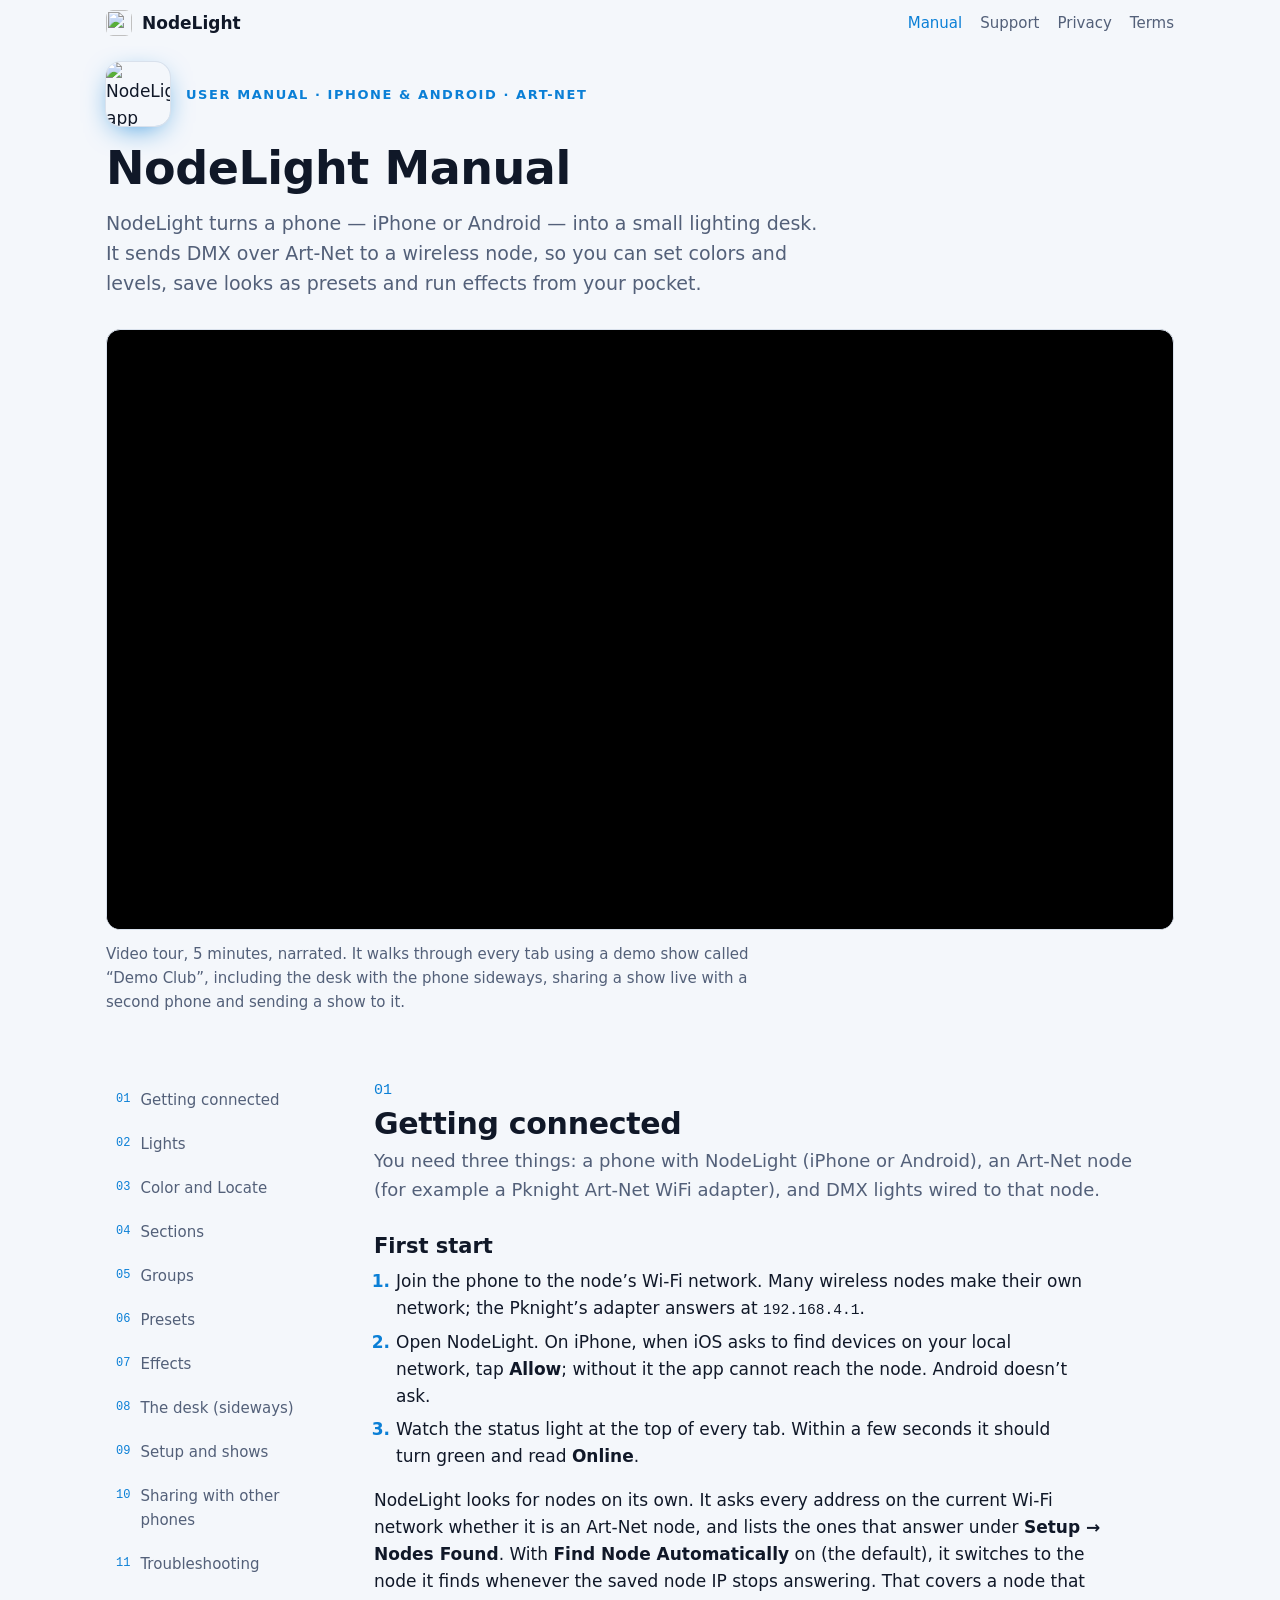
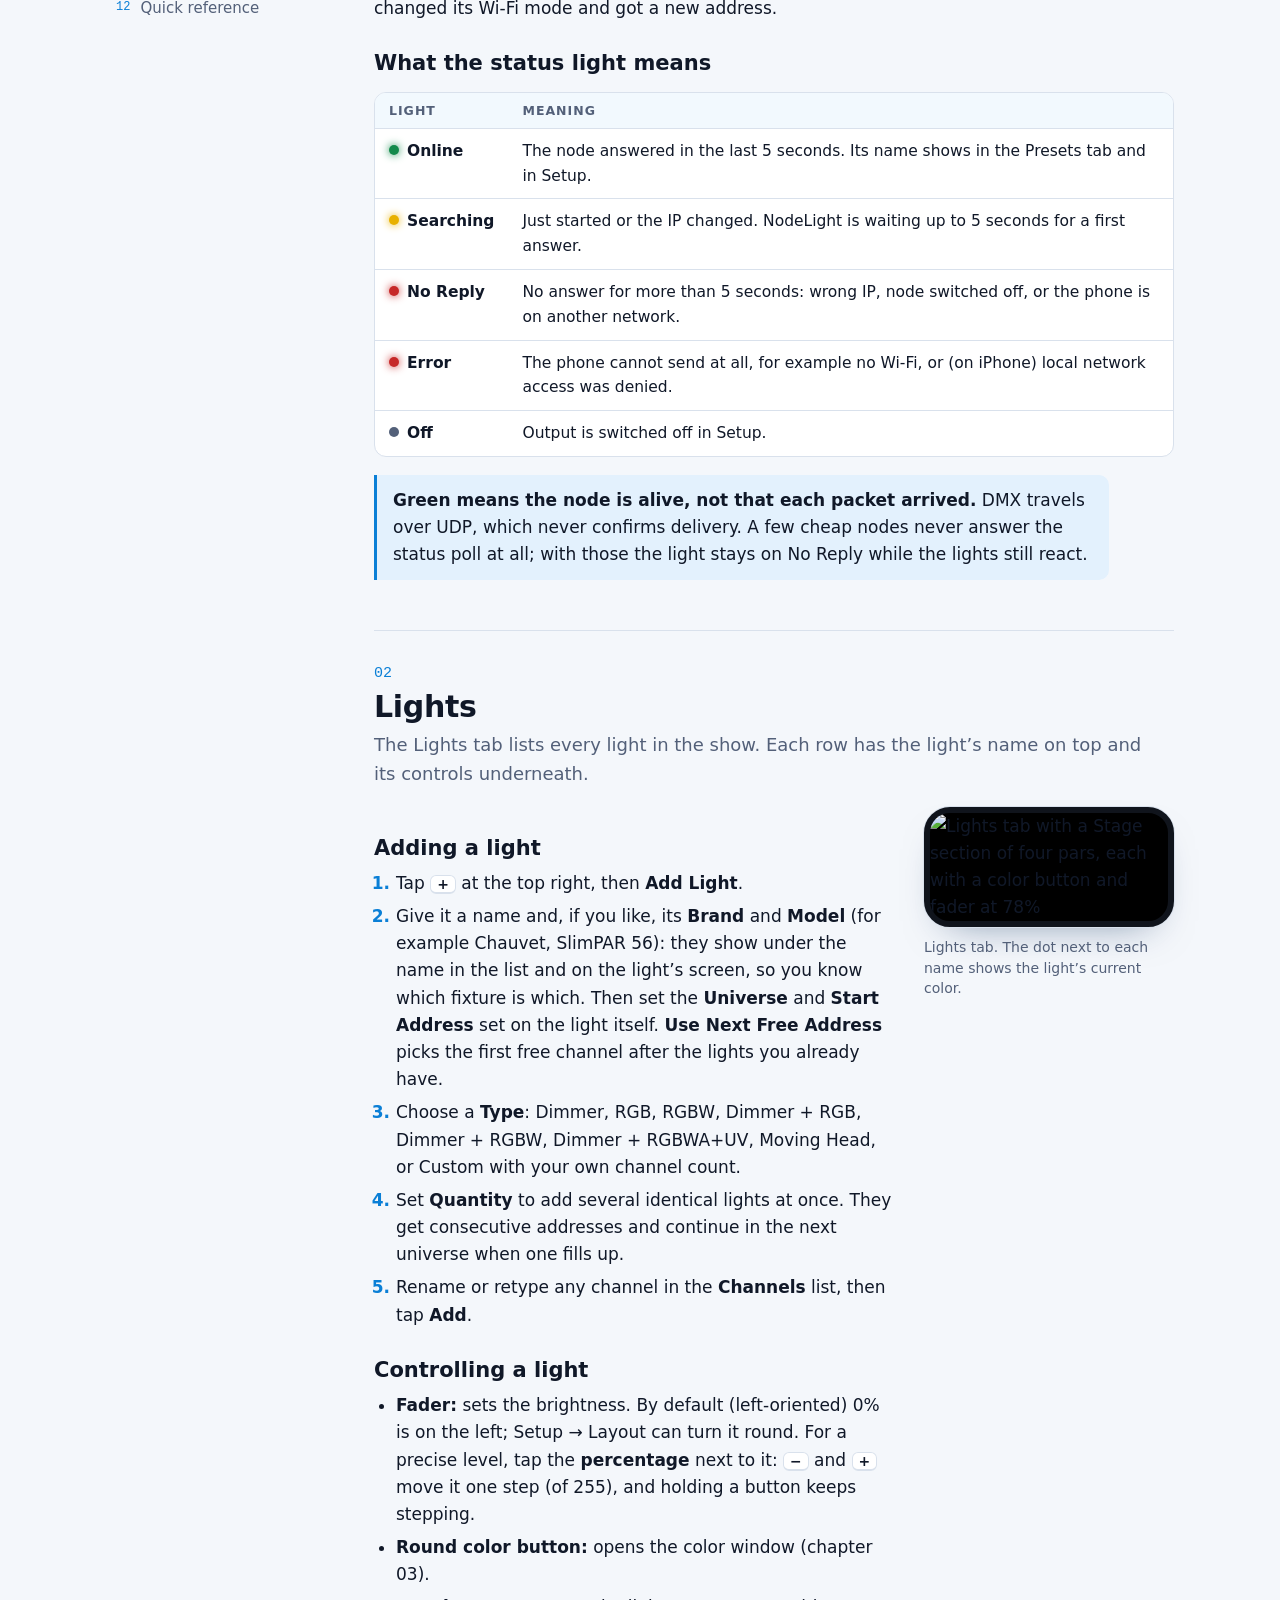
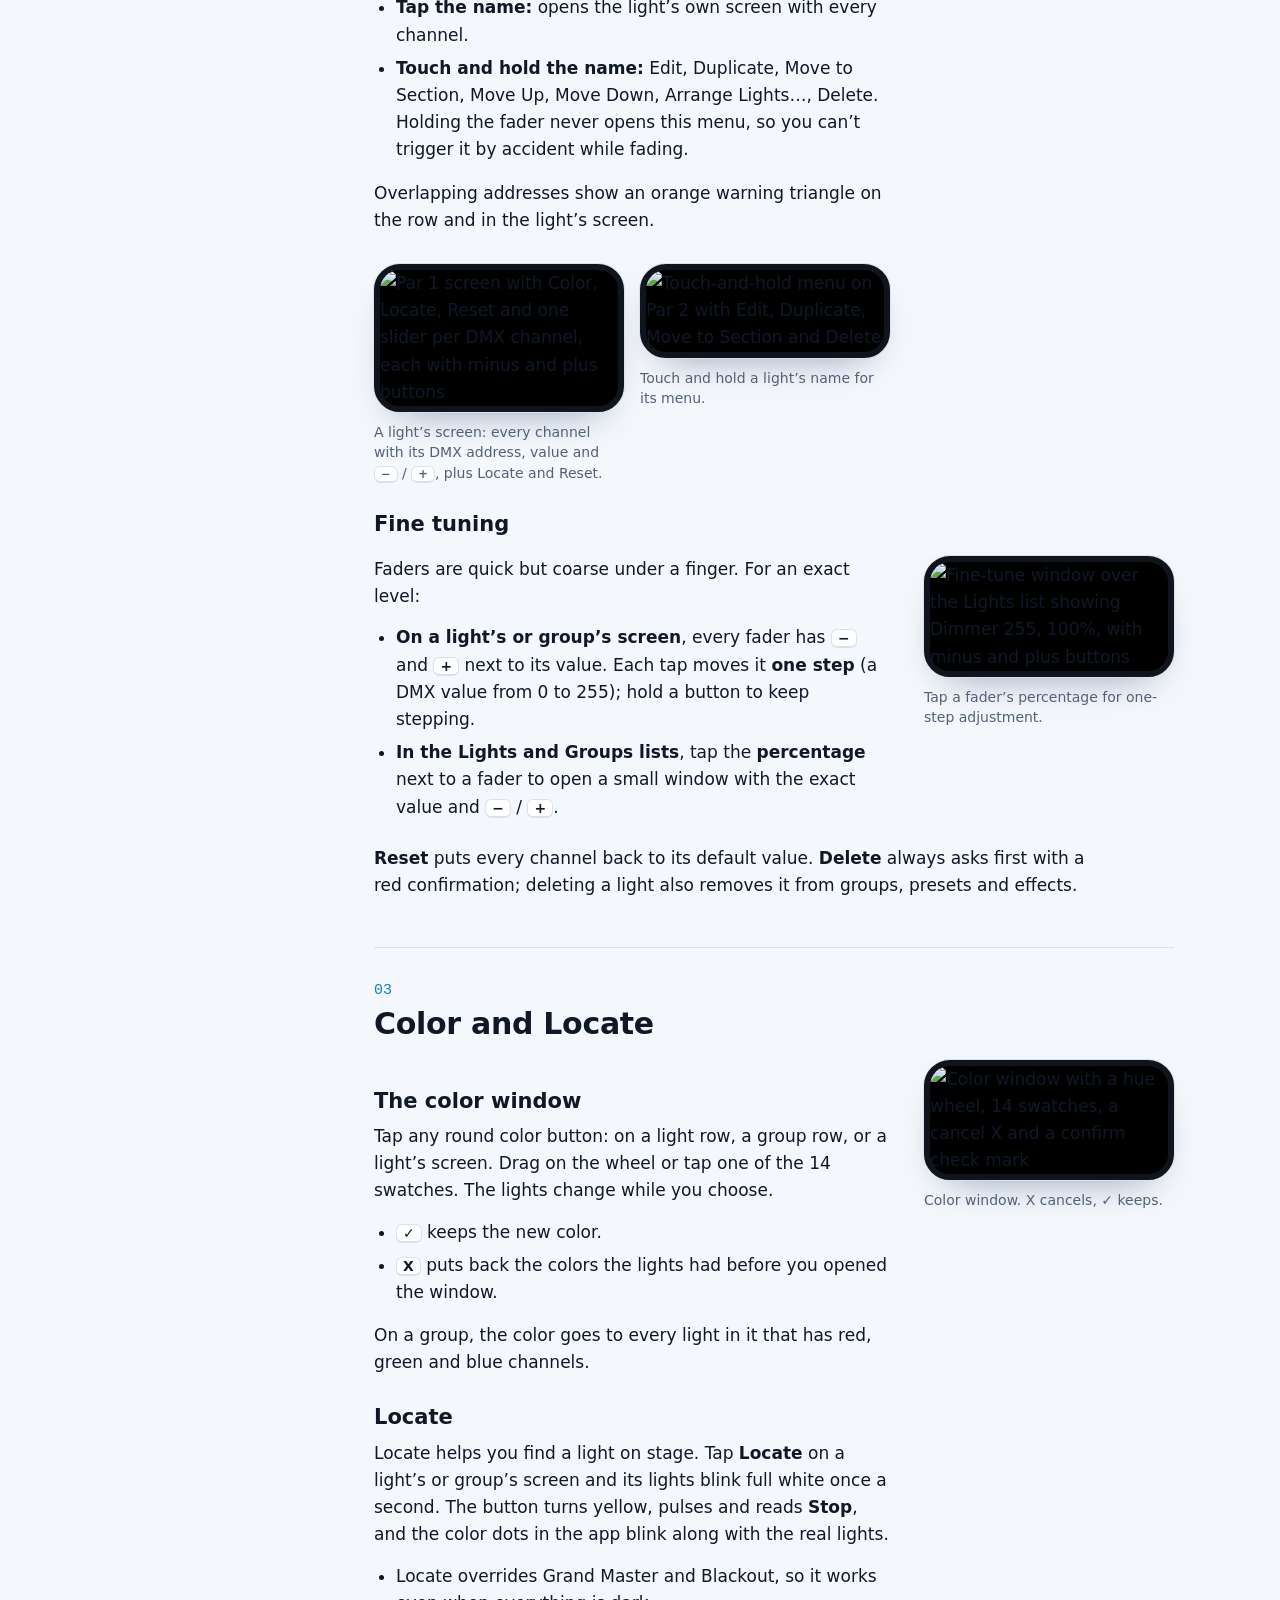
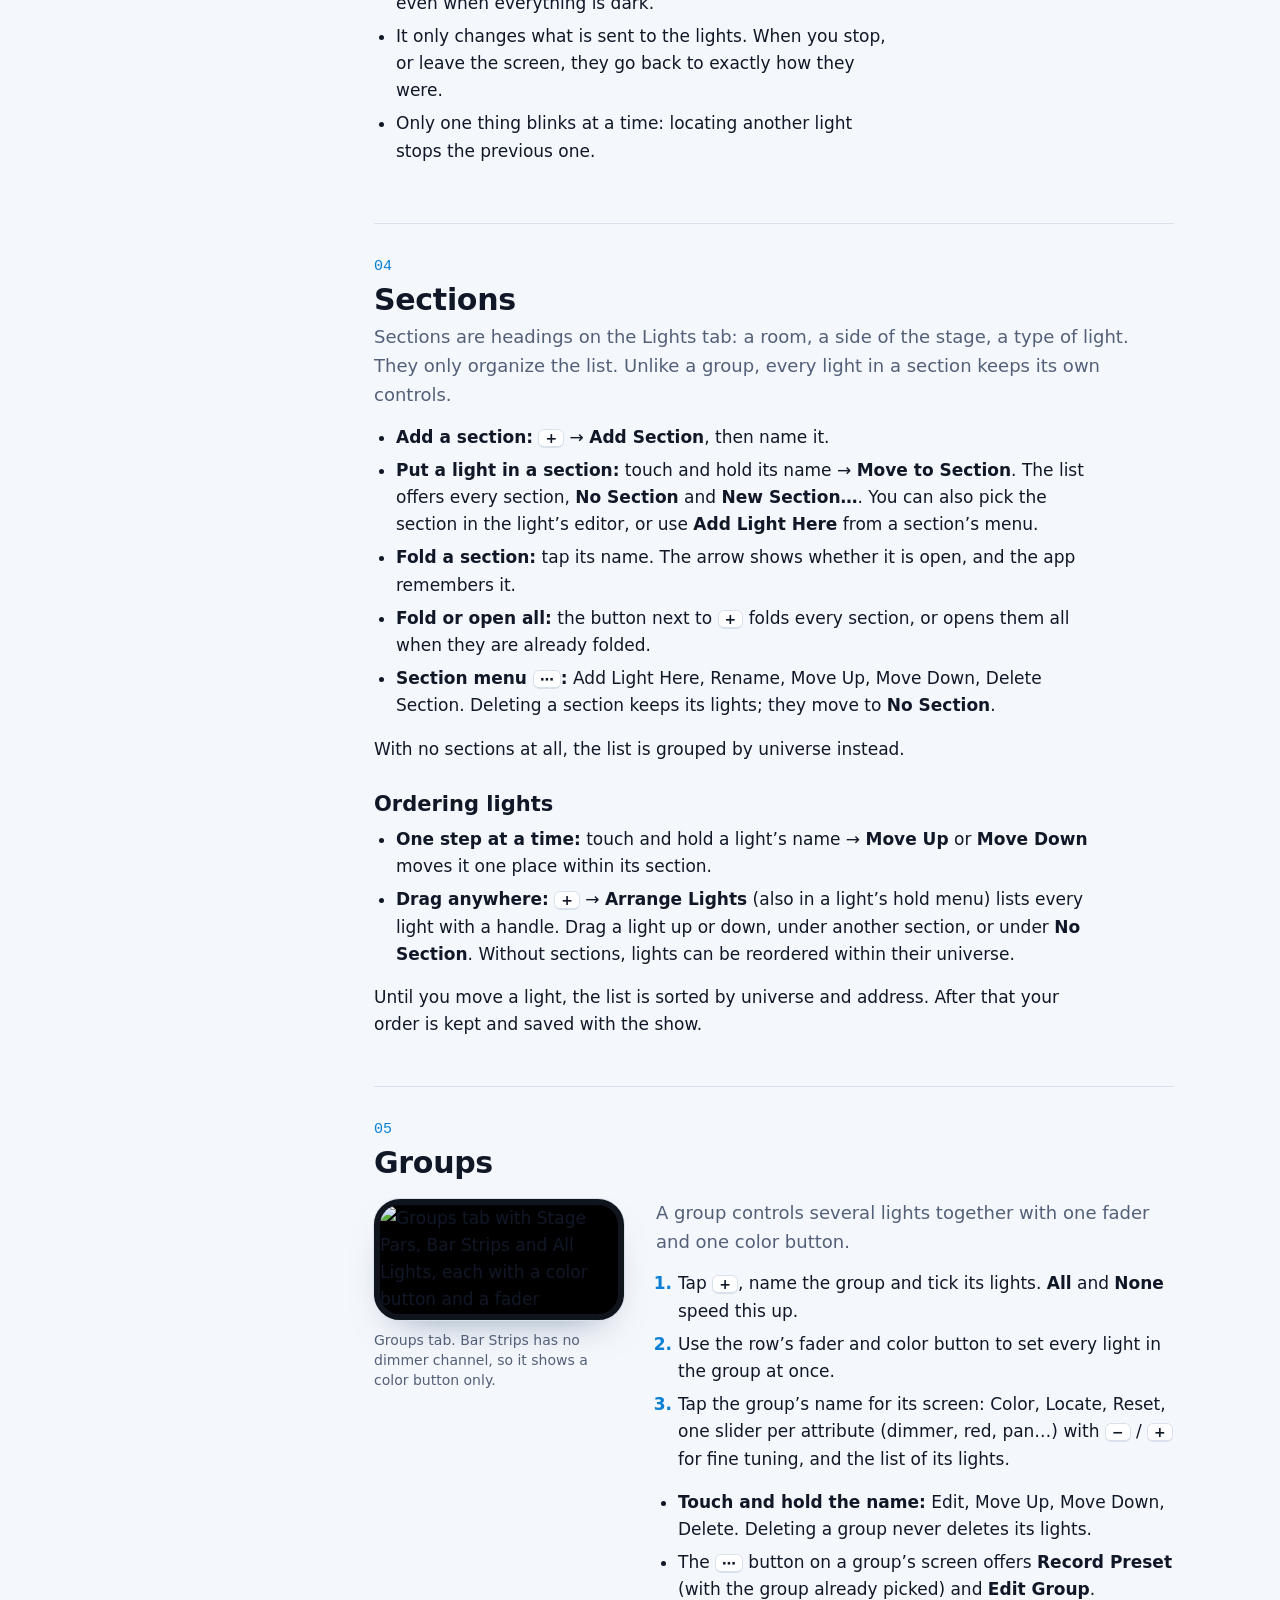
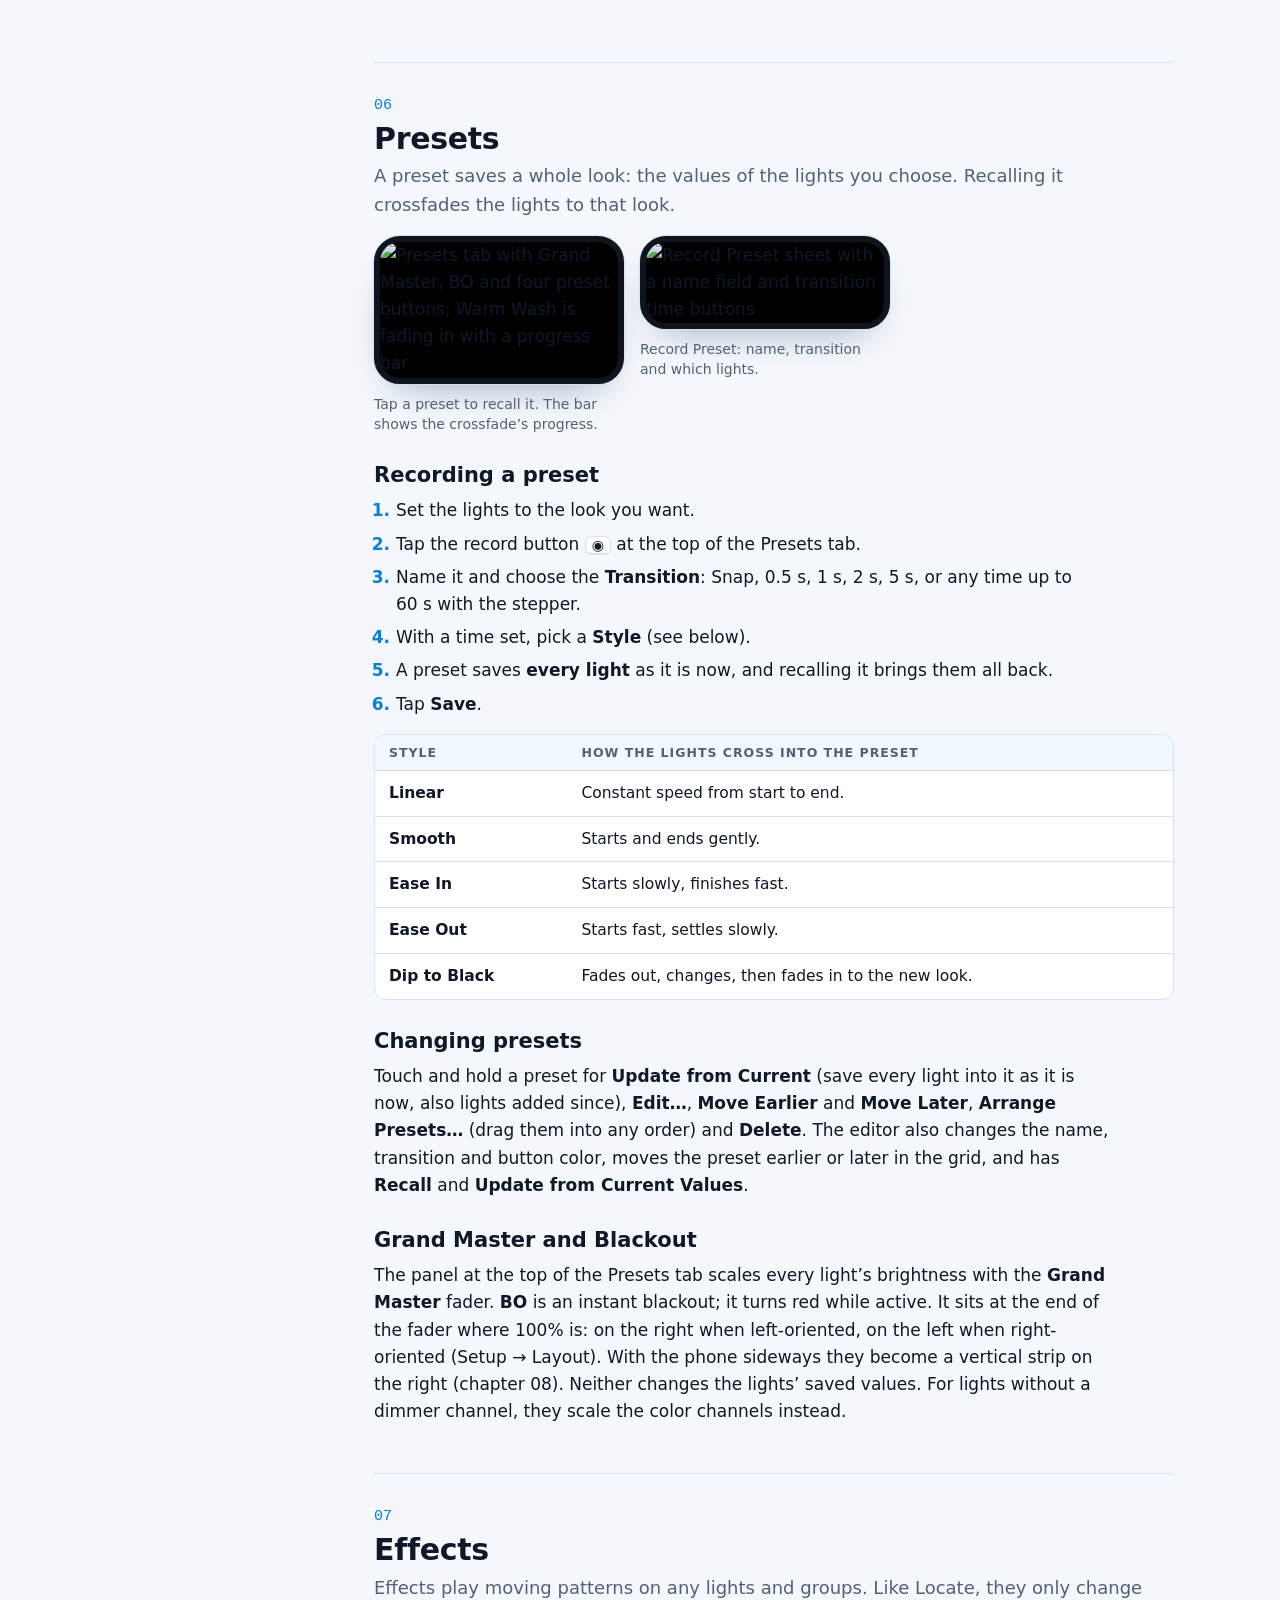
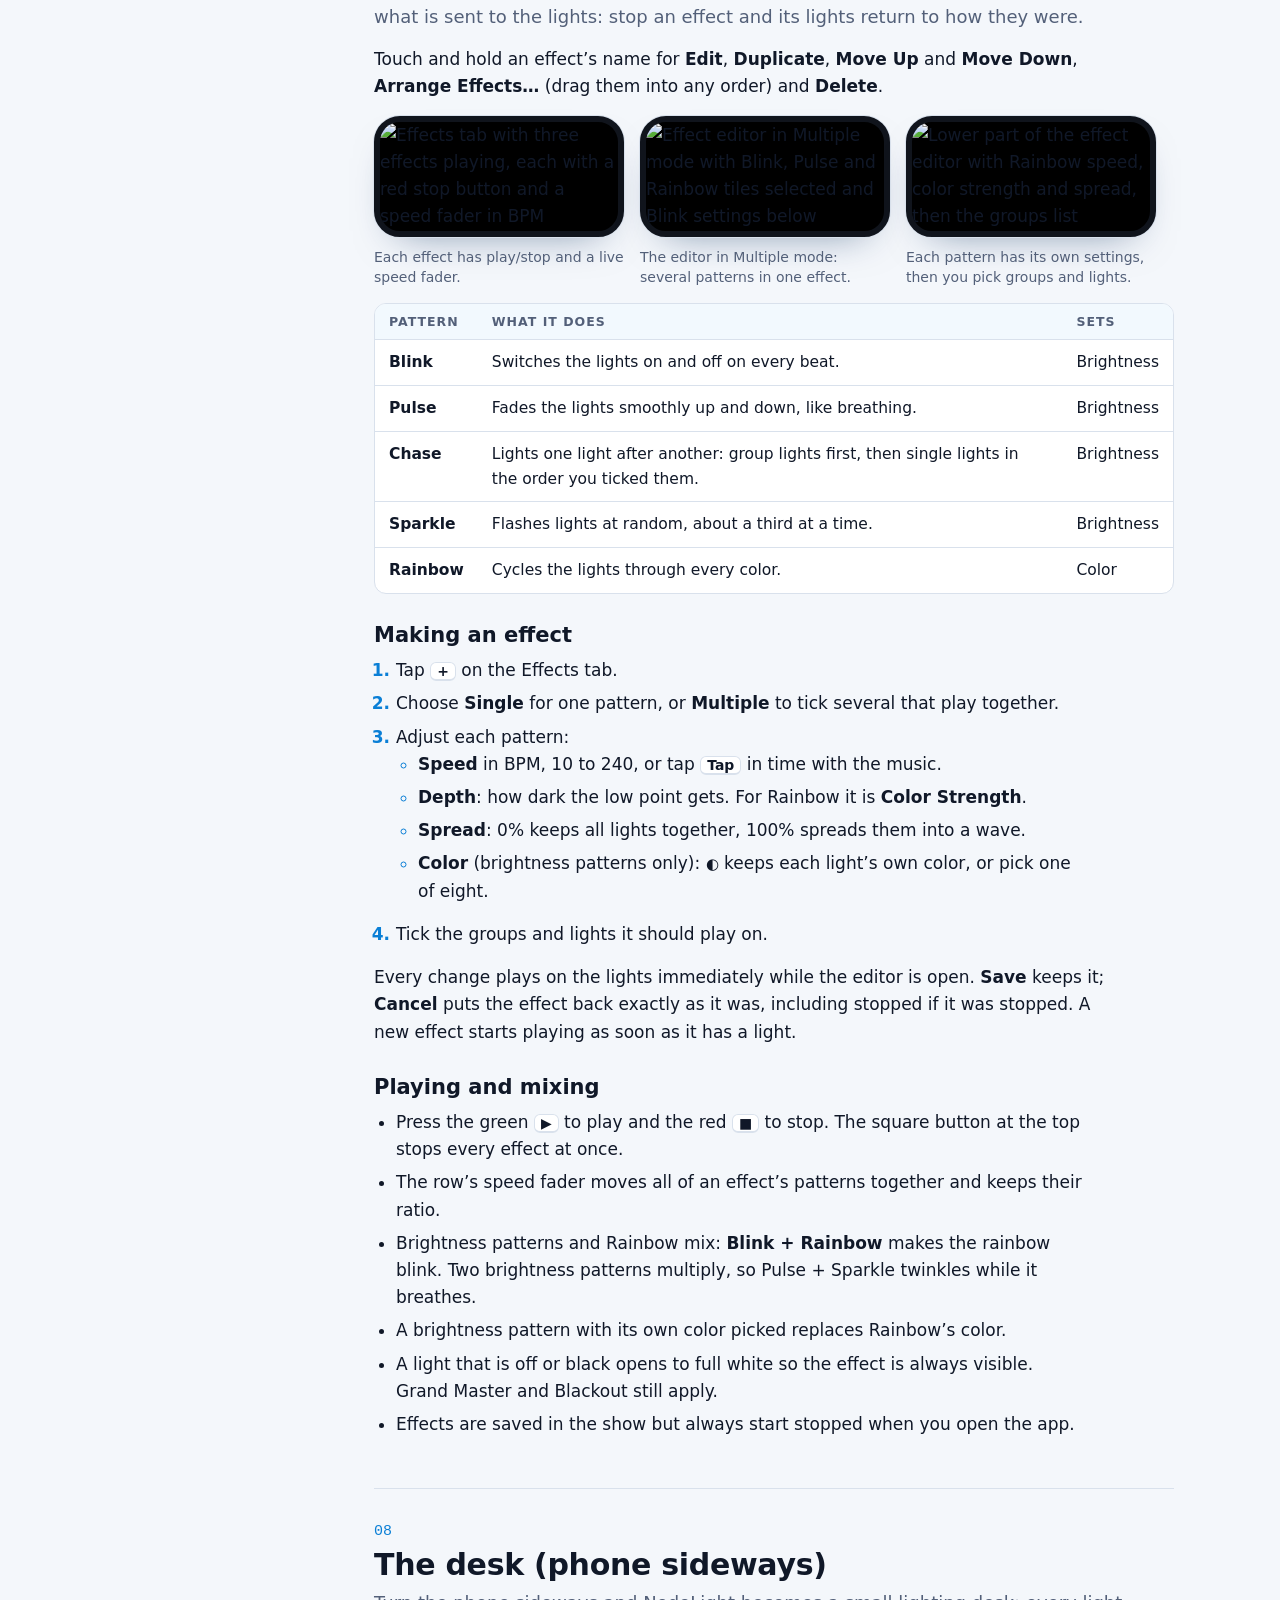
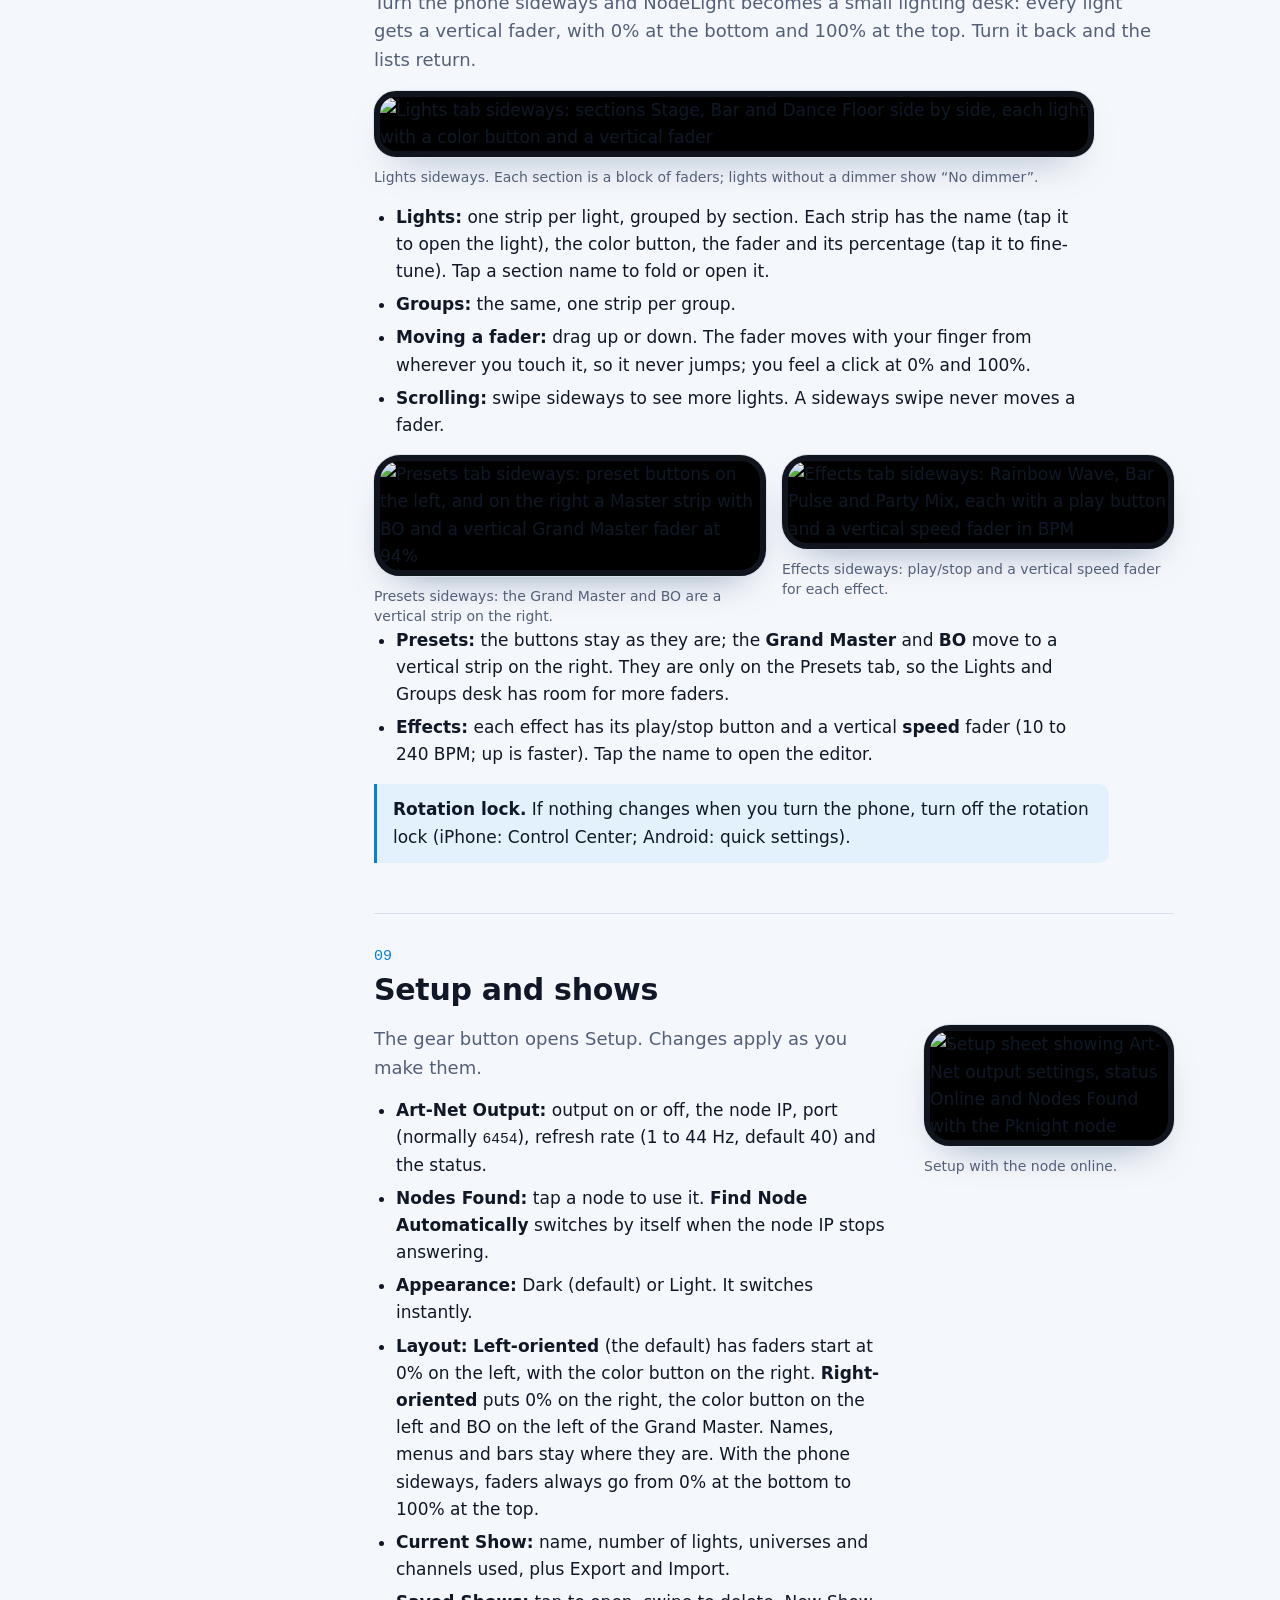
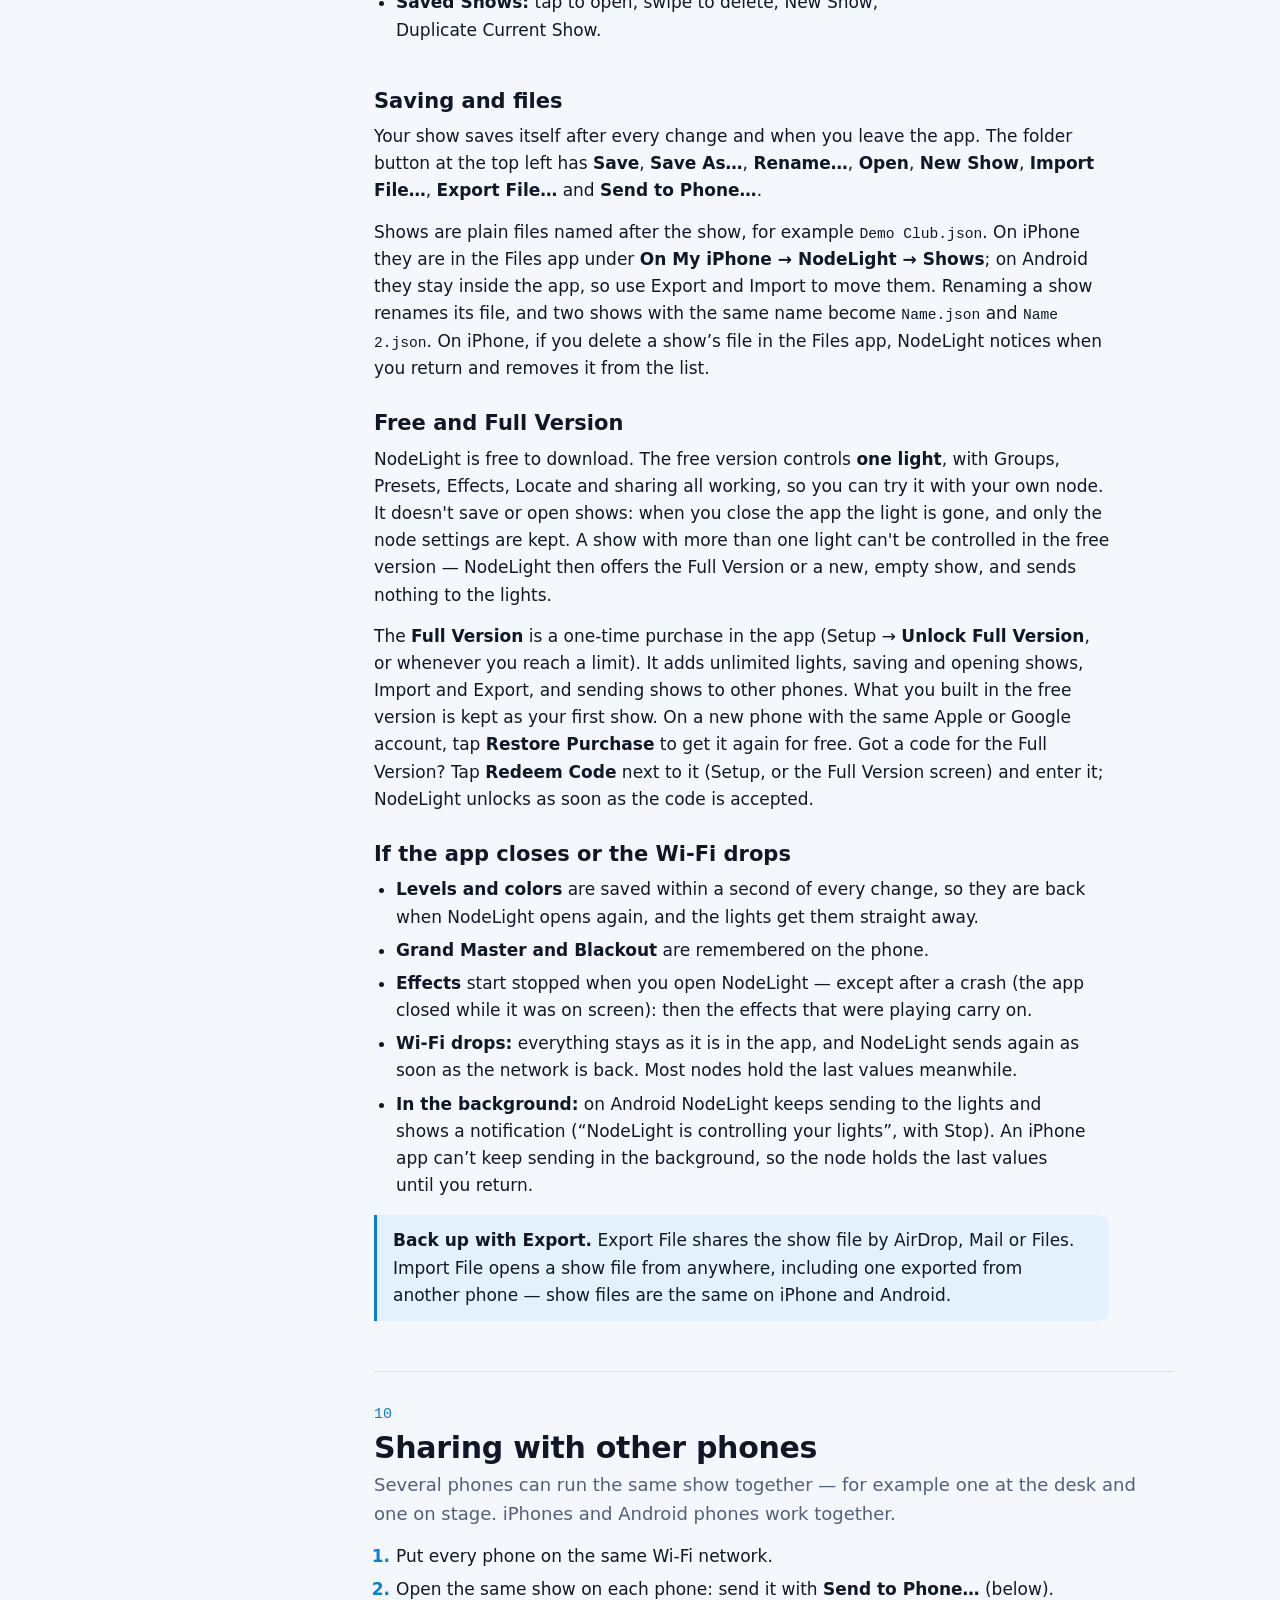
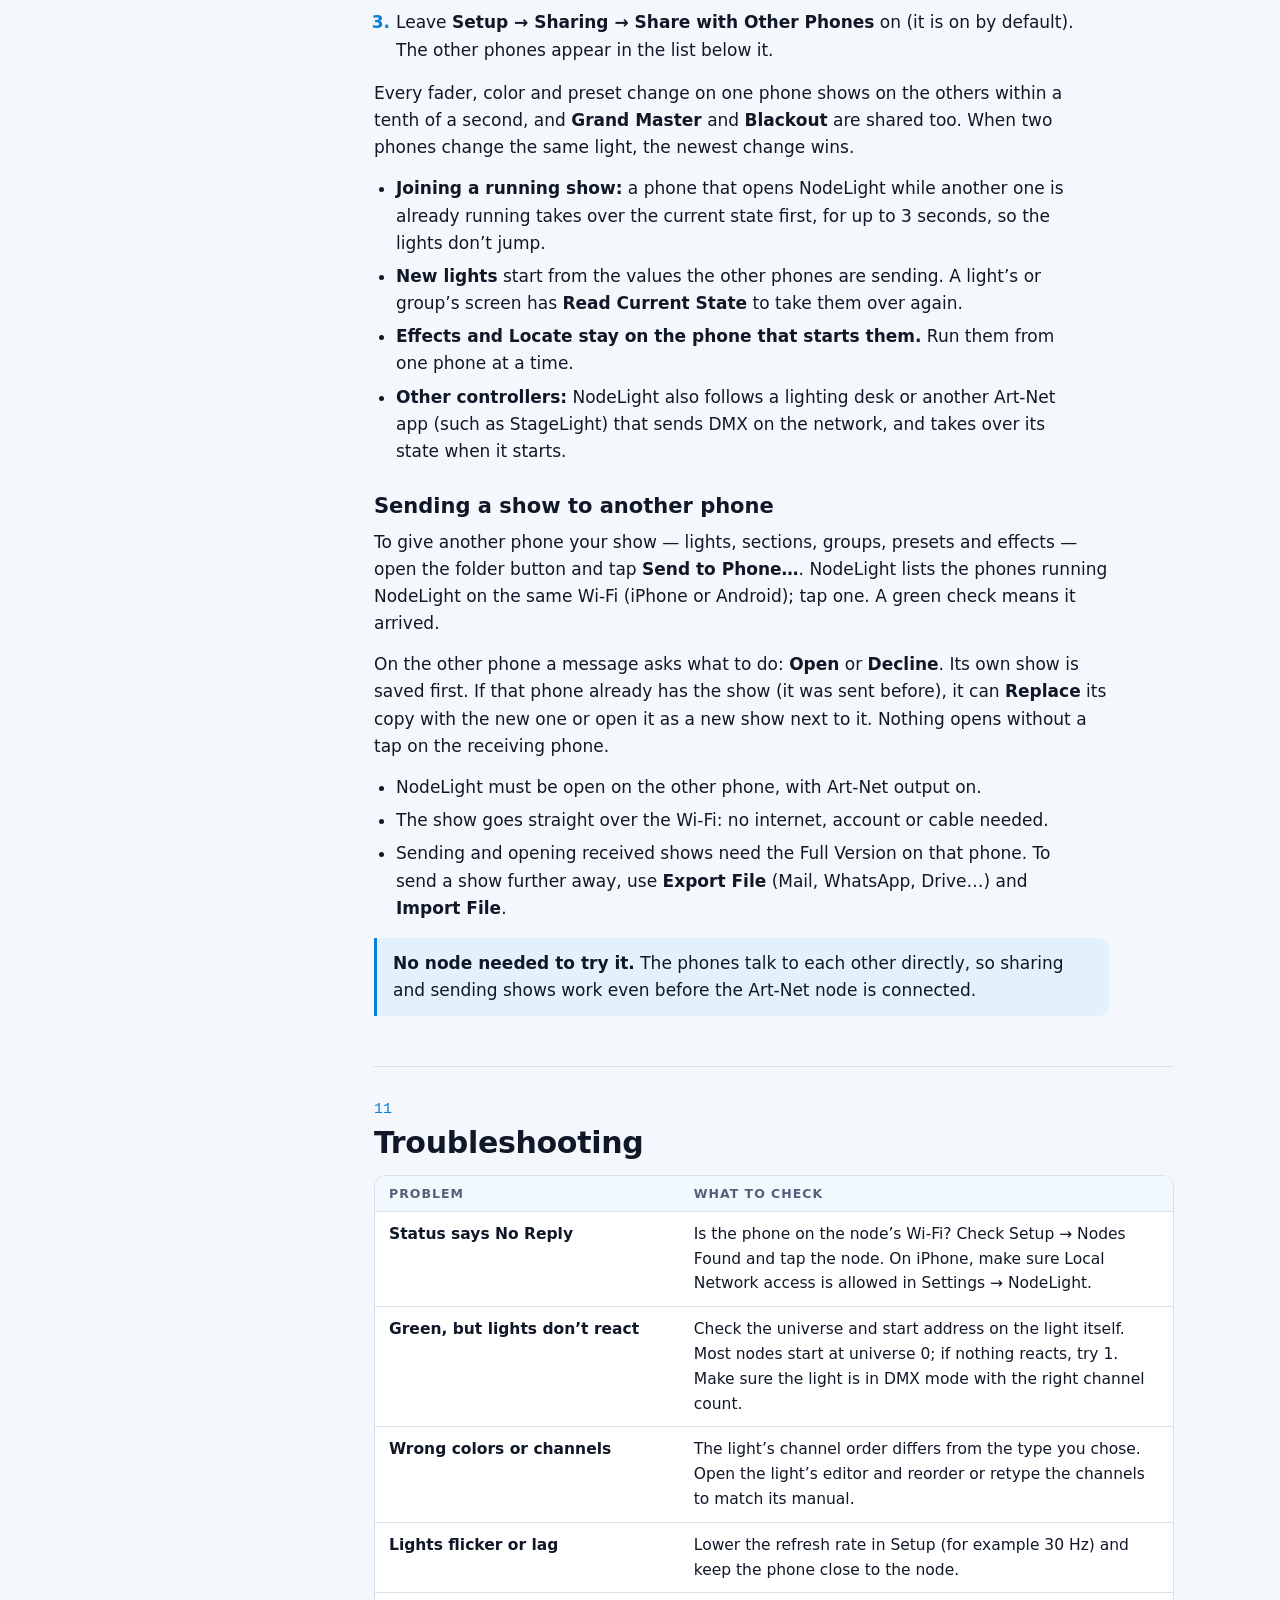
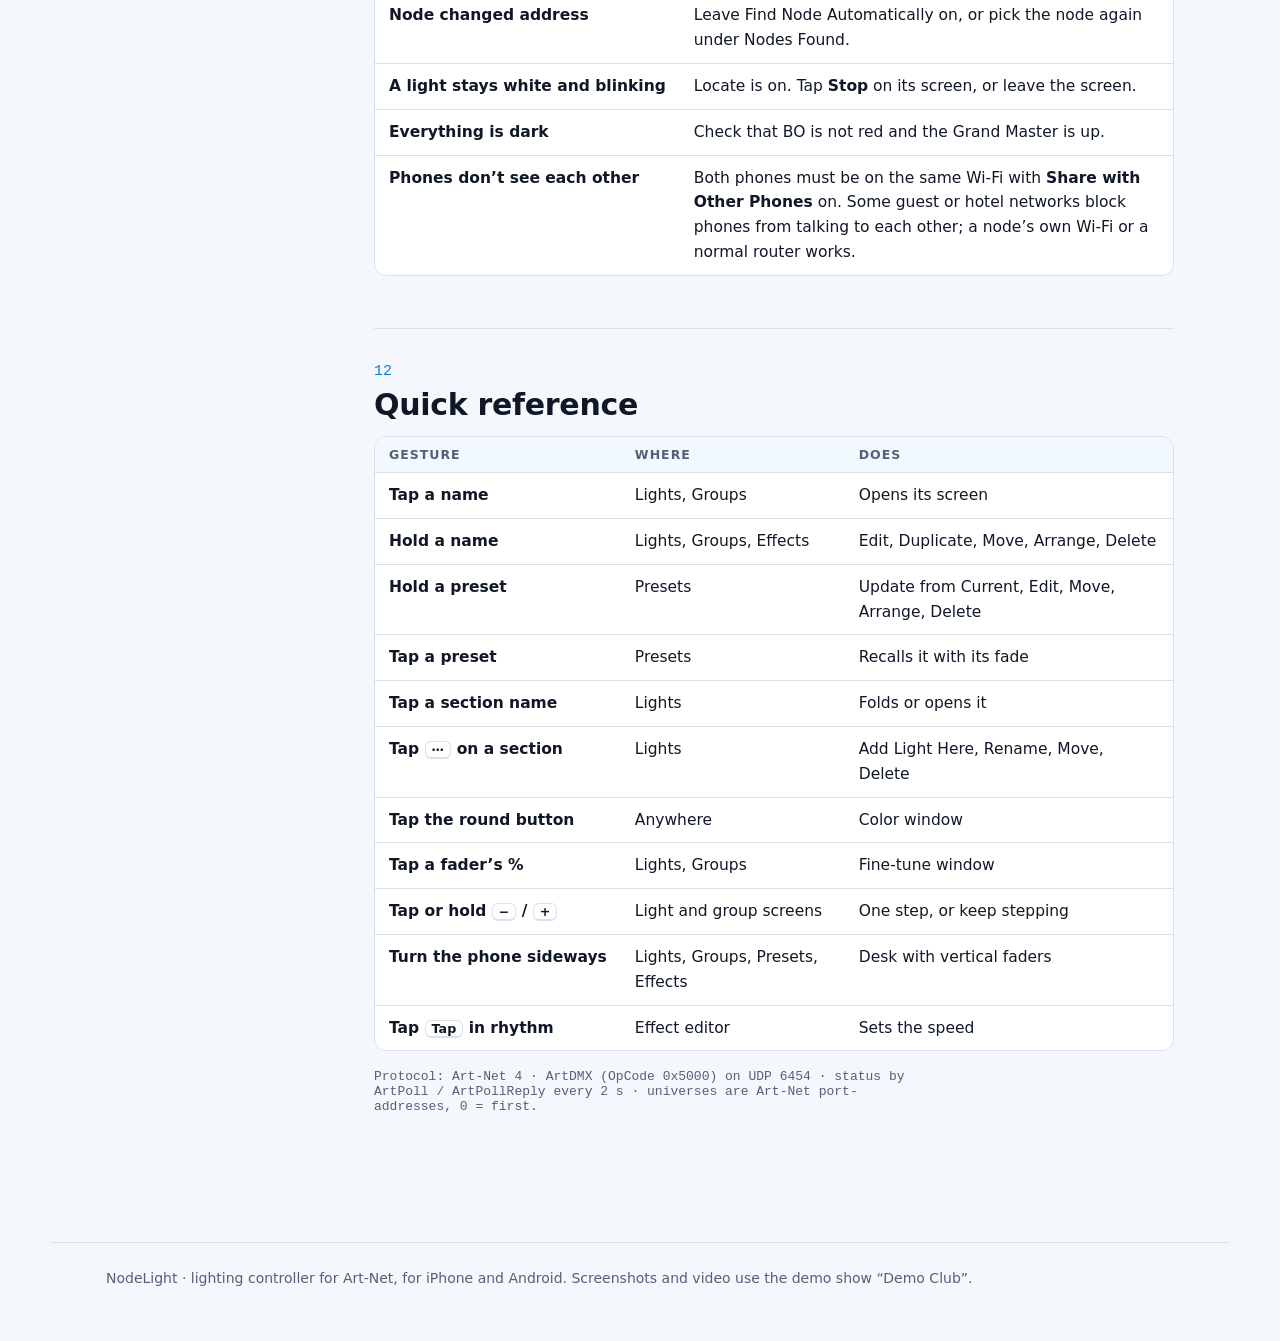
==== manual/index.html @ 05ea5ac0 "Tour video: new narration (Kokoro voice, more pauses) instead of Siri Co-Authored-By: Claude Opus 5." ====
<!doctype html>
<html lang="en">
<head>
<meta charset="utf-8">
<meta name="viewport" content="width=device-width, initial-scale=1, viewport-fit=cover">
<title>NodeLight Manual</title>
<link rel="stylesheet" href="../fonts/fonts.css">
<style>
/* Layout: a field manual — sticky chapter rail on the left, reading column with phone screenshots set beside the steps. */
:root {
  --bg: #f4f7fb;
  --surface: #ffffff;
  --ink: #101828;
  --muted: #536079;
  --line: #d9e1ec;
  --neon: #0a7fd6;
  --neon-soft: #e3f1fd;
  --ok: #138a4b;
  --warn: #b35c00;
  --bad: #c62828;
  --display: "Bricolage Grotesque", "Avenir Next", system-ui, sans-serif;
  --body: "Atkinson Hyperlegible", system-ui, -apple-system, sans-serif;
  --mono: "JetBrains Mono", ui-monospace, Menlo, monospace;
  color-scheme: light;
}
@media (prefers-color-scheme: dark) {
  :root:not([data-theme="light"]) {
    --bg: #060a14; --surface: #0d1424; --ink: #e8eef9; --muted: #93a1bb; --line: #1d2940;
    --neon: #4cb8ff; --neon-soft: #0f2742; --ok: #42d48a; --warn: #ffad4d; --bad: #ff6b6b;
    color-scheme: dark;
  }
}
:root[data-theme="dark"] {
  --bg: #060a14; --surface: #0d1424; --ink: #e8eef9; --muted: #93a1bb; --line: #1d2940;
  --neon: #4cb8ff; --neon-soft: #0f2742; --ok: #42d48a; --warn: #ffad4d; --bad: #ff6b6b;
  color-scheme: dark;
}

* { box-sizing: border-box; }
body { margin: 0; background: var(--bg); color: var(--ink); font: 17px/1.6 var(--body); }
a { color: var(--neon); }
a:focus-visible, button:focus-visible { outline: 3px solid var(--neon); outline-offset: 3px; border-radius: 4px; }
code, .mono { font-family: var(--mono); font-size: 0.86em; }
kbd { font: 600 0.82em var(--body); border: 1px solid var(--line); border-bottom-width: 2px; border-radius: 6px; padding: 0 6px; background: var(--surface); white-space: nowrap; }

.wrap { max-width: 1180px; margin: 0 auto; padding-inline: clamp(20px, 5vw, 56px); }

/* Masthead */
header.mast { padding-block: 48px 28px; }
.brand { display: flex; align-items: center; gap: 16px; }
.brand img { width: 64px; height: 64px; border-radius: 15px; box-shadow: 0 0 0 1px var(--line), 0 8px 30px -10px var(--neon); }
.eyebrow { font: 600 13px/1 var(--body); letter-spacing: 0.12em; text-transform: uppercase; color: var(--neon); }
h1 { font: 800 clamp(32px, 4.5vw, 46px)/1.08 var(--display); letter-spacing: -0.01em; margin: 18px 0 14px; text-wrap: balance; }
.lede { font-size: 19px; color: var(--muted); max-width: 60ch; margin: 0; }

.tour { margin-block: 30px 10px; display: grid; grid-template-columns: minmax(0, 1fr); gap: 12px; }
.tour video { width: 100%; max-width: 100%; aspect-ratio: 16 / 9; border-radius: 14px; background: #000; display: block; border: 1px solid var(--line); }
.tour p { margin: 0; color: var(--muted); font-size: 15px; }

/* Body: rail + content */
.layout { display: grid; grid-template-columns: 220px minmax(0, 1fr); gap: 48px; padding-block: 30px 80px; }
nav.rail { position: sticky; top: calc(env(safe-area-inset-top, 0px) + 70px); align-self: start; font-size: 15px; }
nav.rail ol { list-style: none; margin: 0; padding: 0; display: grid; gap: 2px; counter-reset: ch; }
nav.rail li { counter-increment: ch; }
nav.rail a { display: flex; gap: 10px; padding: 6px 10px; border-radius: 8px; color: var(--muted); text-decoration: none; }
nav.rail a::before { content: counter(ch, decimal-leading-zero); font: 500 12px/1.9 var(--mono); color: var(--neon); }
nav.rail a:hover { background: var(--neon-soft); color: var(--ink); }

main { min-width: 0; }
section.ch { padding-block: 34px; border-top: 1px solid var(--line); }
section.ch:first-child { border-top: 0; padding-top: 0; }
h2 { font: 800 clamp(24px, 3vw, 30px)/1.15 var(--display); letter-spacing: -0.01em; margin: 0 0 6px; text-wrap: balance; }
h2 .num { font: 500 15px var(--mono); color: var(--neon); display: block; margin-bottom: 8px; letter-spacing: 0; }
h3 { font: 600 21px/1.3 var(--display); margin: 28px 0 8px; }
p { margin: 0 0 14px; max-width: 68ch; }
.intro { color: var(--muted); font-size: 18px; }
ul, ol.steps { padding-left: 22px; margin: 0 0 16px; max-width: 66ch; }
li { margin-bottom: 6px; }
ol.steps li::marker { color: var(--neon); font-weight: 700; }

/* Screen + text pairs */
.pair { display: grid; grid-template-columns: minmax(0, 1fr) 250px; gap: 32px; align-items: start; margin-block: 18px 8px; }
.pair.flip { grid-template-columns: 250px minmax(0, 1fr); }
.pair.flip > figure { order: -1; }
.shots { display: flex; gap: 16px; flex-wrap: wrap; margin-block: 16px; }
.shots figure { flex: 1 1 200px; max-width: 250px; }
figure { margin: 0; }
figure.wide { margin-block: 16px; max-width: 720px; }
figure.wide img { border-radius: 22px; }
.wide-pair { display: grid; grid-template-columns: repeat(auto-fit, minmax(260px, 1fr)); gap: 16px; }
figure img { width: 100%; max-width: 100%; display: block; border-radius: 26px; border: 6px solid #10141c; box-shadow: 0 0 0 1px var(--line), 0 18px 40px -24px rgba(0, 40, 90, .55); background: #000; }
figcaption { font-size: 14px; color: var(--muted); margin-top: 10px; line-height: 1.45; }

/* Tables */
.table-wrap { overflow-x: auto; margin-block: 14px 18px; border: 1px solid var(--line); border-radius: 12px; background: var(--surface); }
table { border-collapse: collapse; width: 100%; font-size: 15.5px; }
th, td { text-align: left; padding: 10px 14px; border-bottom: 1px solid var(--line); vertical-align: top; }
tr:last-child td { border-bottom: 0; }
th { font: 600 12.5px var(--body); letter-spacing: 0.08em; text-transform: uppercase; color: var(--muted); background: color-mix(in srgb, var(--neon-soft) 45%, var(--surface)); }
td:first-child { white-space: nowrap; font-weight: 700; }

.dot { display: inline-block; width: 10px; height: 10px; border-radius: 50%; margin-right: 8px; vertical-align: 1px; box-shadow: 0 0 8px currentColor; }
.dot.ok { background: var(--ok); color: var(--ok); }
.dot.warn { background: #e8b100; color: #e8b100; }
.dot.bad { background: var(--bad); color: var(--bad); }
.dot.off { background: var(--muted); color: transparent; box-shadow: none; }

.note { border-left: 3px solid var(--neon); background: var(--neon-soft); padding: 12px 16px; border-radius: 0 10px 10px 0; margin-block: 16px; max-width: 68ch; }
.note p:last-child { margin: 0; }
.note strong { color: var(--ink); }

.dmx { font: 500 13px var(--mono); color: var(--muted); }

footer { border-top: 1px solid var(--line); padding-block: 24px 40px; color: var(--muted); font-size: 14px; }

@media (max-width: 900px) {
  .layout { grid-template-columns: minmax(0, 1fr); gap: 10px; }
  nav.rail { position: static; }
  /* The chapter list sits above the text here: a line and some room before chapter 01. */
  section.ch:first-child { border-top: 1px solid var(--line); padding-top: 34px; margin-top: 18px; }
  nav.rail ol { grid-template-columns: repeat(auto-fill, minmax(150px, 1fr)); }
  .pair, .pair.flip { grid-template-columns: minmax(0, 1fr); }
  .pair > figure, .pair.flip > figure { order: 0; max-width: 250px; }
}
.print-only, .print-inline { display: none; }

/* Print / Save as PDF: always light, one column, no player, nothing split across pages. */
@page { size: A4; margin: 16mm 15mm 18mm; }
@media print {
  :root, :root[data-theme="dark"], :root:not([data-theme="light"]) {
    --bg: #ffffff; --surface: #ffffff; --ink: #111827; --muted: #4b5568; --line: #d5dce6;
    --neon: #0a6fc0; --neon-soft: #eaf4fd; --ok: #138a4b; --warn: #b35c00; --bad: #c62828;
    color-scheme: light;
  }
  * { -webkit-print-color-adjust: exact; print-color-adjust: exact; }
  html { scroll-behavior: auto; }
  body { font-size: 10.5pt; line-height: 1.5; background: #fff; }
  .wrap { max-width: none; padding-inline: 0; }
  header.mast { padding-block: 0 6mm; }
  h1 { font-size: 34pt; margin: 6mm 0 3mm; }
  .lede { font-size: 12.5pt; }
  .tour video, nav.rail { display: none; }
  .print-only { display: block; }
  .print-inline { display: inline; }
  .tour { margin-block: 6mm 0; break-inside: avoid; }
  .tour img { width: 100%; border-radius: 8px; border: 1px solid var(--line); }
  .layout { display: block; padding-block: 0; }
  section.ch { padding-block: 6mm 2mm; border-top: 1px solid var(--line); }
  section.ch:first-child { border-top: 0; }
  .dot { width: 8px; height: 8px; box-shadow: none; }
  h2 { font-size: 22pt; break-inside: avoid; break-after: avoid; }
  h2 .num { break-after: avoid; }
  h3 { font-size: 13.5pt; margin-top: 5mm; break-after: avoid; }
  p, li { orphans: 3; widows: 3; }
  .intro { font-size: 12pt; }
  .pair, .pair.flip { grid-template-columns: minmax(0, 1fr) 46mm; gap: 7mm; break-inside: avoid; }
  .pair.flip { grid-template-columns: 46mm minmax(0, 1fr); }
  .shots { gap: 6mm; break-inside: avoid; }
  .shots figure { flex: 0 0 46mm; max-width: 46mm; }
  figure { break-inside: avoid; }
  figure img { border-width: 3px; border-radius: 14px; box-shadow: none; }
  figcaption { font-size: 8.5pt; }
  figure.wide { max-width: 130mm; }
  figure.wide img { border-radius: 10px; }
  .wide-pair { grid-template-columns: 1fr 1fr; gap: 6mm; break-inside: avoid; }
  .table-wrap { overflow: visible; break-inside: avoid; }
  table { font-size: 9.5pt; }
  tr { break-inside: avoid; }
  .note { break-inside: avoid; }
  a { color: var(--ink); text-decoration: none; }
  footer { padding-block: 4mm 0; font-size: 8.5pt; }
}
@media (prefers-reduced-motion: reduce) { * { scroll-behavior: auto !important; } }
/* No rubber-band bounce at the top and bottom: it pulled the fixed bar down with the page. */
html, body { overscroll-behavior-y: none; }
/* Site navigation (same as the other pages of nodelight.github.io) */
nav.top { display: flex; align-items: center; gap: 18px; padding-block: 10px; flex-wrap: wrap; position: sticky; top: 0; z-index: 20; background: var(--bg); }
nav.top .home { display: flex; align-items: center; gap: 10px; font: 700 17px var(--display); color: var(--ink); text-decoration: none; margin-right: auto; }
nav.top .home img { width: 26px; height: 26px; border-radius: 7px; }
nav.top a:not(.home) { color: var(--muted); text-decoration: none; font-size: 15px; }
nav.top a:not(.home):hover, nav.top a[aria-current] { color: var(--neon); }
header.mast { padding-top: 16px; }
html { scroll-padding-top: 64px; }
@media print { nav.top { display: none; } }
</style>
</head>
<body>
<nav class="top wrap">
  <a class="home" href="../"><img src="img/icon.png" alt="">NodeLight</a>
  <a href="./" aria-current="page">Manual</a>
  <a href="../support/">Support</a>
  <a href="../privacy/">Privacy</a>
  <a href="../terms/">Terms</a>
</nav>

<header class="mast wrap">
  <div class="brand">
    <img src="img/icon.png" alt="NodeLight app icon: a blue neon N with node rings">
    <span class="eyebrow">User manual · iPhone &amp; Android · Art-Net</span>
  </div>
  <h1>NodeLight Manual</h1>
  <p class="lede">NodeLight turns a phone — iPhone or Android — into a small lighting desk. It sends DMX over Art-Net to a wireless node, so you can set colors and levels, save looks as presets and run effects from your pocket.</p>

  <div class="tour">
    <video controls preload="metadata" poster="img/poster.jpg" src="../media/NodeLight-Tour.mp4?v=20261111"></video>
    <img class="print-only" src="img/poster.jpg" alt="Opening frame of the NodeLight video tour">
    <p>Video tour, 5 minutes, narrated. It walks through every tab using a demo show called “Demo Club”, including the desk with the phone sideways, sharing a show live with a second phone and sending a show to it.</p>
  </div>
</header>

<div class="wrap layout">
  <nav class="rail" aria-label="Chapters">
    <ol>
      <li><a href="#start">Getting connected</a></li>
      <li><a href="#lights">Lights</a></li>
      <li><a href="#color">Color and Locate</a></li>
      <li><a href="#sections">Sections</a></li>
      <li><a href="#groups">Groups</a></li>
      <li><a href="#presets">Presets</a></li>
      <li><a href="#effects">Effects</a></li>
      <li><a href="#desk">The desk (sideways)</a></li>
      <li><a href="#setup">Setup and shows</a></li>
      <li><a href="#sharing">Sharing with other phones</a></li>
      <li><a href="#trouble">Troubleshooting</a></li>
      <li><a href="#reference">Quick reference</a></li>
    </ol>
  </nav>

  <main>
    <!-- 01 -->
    <section class="ch" id="start">
      <h2><span class="num">01</span>Getting connected</h2>
      <p class="intro">You need three things: a phone with NodeLight (iPhone or Android), an Art-Net node (for example a Pknight Art-Net WiFi adapter), and DMX lights wired to that node.</p>

      <h3>First start</h3>
      <ol class="steps">
        <li>Join the phone to the node’s Wi-Fi network. Many wireless nodes make their own network; the Pknight’s adapter answers at <code>192.168.4.1</code>.</li>
        <li>Open NodeLight. On iPhone, when iOS asks to find devices on your local network, tap <strong>Allow</strong>; without it the app cannot reach the node. Android doesn’t ask.</li>
        <li>Watch the status light at the top of every tab. Within a few seconds it should turn green and read <strong>Online</strong>.</li>
      </ol>
      <p>NodeLight looks for nodes on its own. It asks every address on the current Wi-Fi network whether it is an Art-Net node, and lists the ones that answer under <strong>Setup → Nodes Found</strong>. With <strong>Find Node Automatically</strong> on (the default), it switches to the node it finds whenever the saved node IP stops answering. That covers a node that changed its Wi-Fi mode and got a new address.</p>

      <h3>What the status light means</h3>
      <div class="table-wrap">
        <table>
          <thead><tr><th>Light</th><th>Meaning</th></tr></thead>
          <tbody>
            <tr><td><span class="dot ok"></span>Online</td><td>The node answered in the last 5 seconds. Its name shows in the Presets tab and in Setup.</td></tr>
            <tr><td><span class="dot warn"></span>Searching</td><td>Just started or the IP changed. NodeLight is waiting up to 5 seconds for a first answer.</td></tr>
            <tr><td><span class="dot bad"></span>No Reply</td><td>No answer for more than 5 seconds: wrong IP, node switched off, or the phone is on another network.</td></tr>
            <tr><td><span class="dot bad"></span>Error</td><td>The phone cannot send at all, for example no Wi-Fi, or (on iPhone) local network access was denied.</td></tr>
            <tr><td><span class="dot off"></span>Off</td><td>Output is switched off in Setup.</td></tr>
          </tbody>
        </table>
      </div>
      <div class="note"><p><strong>Green means the node is alive, not that each packet arrived.</strong> DMX travels over UDP, which never confirms delivery. A few cheap nodes never answer the status poll at all; with those the light stays on No Reply while the lights still react.</p></div>
    </section>

    <!-- 02 -->
    <section class="ch" id="lights">
      <h2><span class="num">02</span>Lights</h2>
      <p class="intro">The Lights tab lists every light in the show. Each row has the light’s name on top and its controls underneath.</p>

      <div class="pair">
        <div>
          <h3>Adding a light</h3>
          <ol class="steps">
            <li>Tap <kbd>+</kbd> at the top right, then <strong>Add Light</strong>.</li>
            <li>Give it a name and, if you like, its <strong>Brand</strong> and <strong>Model</strong> (for example Chauvet, SlimPAR 56): they show under the name in the list and on the light’s screen, so you know which fixture is which. Then set the <strong>Universe</strong> and <strong>Start Address</strong> set on the light itself. <strong>Use Next Free Address</strong> picks the first free channel after the lights you already have.</li>
            <li>Choose a <strong>Type</strong>: Dimmer, RGB, RGBW, Dimmer + RGB, Dimmer + RGBW, Dimmer + RGBWA+UV, Moving Head, or Custom with your own channel count.</li>
            <li>Set <strong>Quantity</strong> to add several identical lights at once. They get consecutive addresses and continue in the next universe when one fills up.</li>
            <li>Rename or retype any channel in the <strong>Channels</strong> list, then tap <strong>Add</strong>.</li>
          </ol>
          <h3>Controlling a light</h3>
          <ul>
            <li><strong>Fader:</strong> sets the brightness. By default (left-oriented) 0% is on the left; Setup → Layout can turn it round. For a precise level, tap the <strong>percentage</strong> next to it: <kbd>−</kbd> and <kbd>+</kbd> move it one step (of 255), and holding a button keeps stepping.</li>
            <li><strong>Round color button:</strong> opens the color window (chapter 03).</li>
            <li><strong>Tap the name:</strong> opens the light’s own screen with every channel.</li>
            <li><strong>Touch and hold the name:</strong> Edit, Duplicate, Move to Section, Move Up, Move Down, Arrange Lights…, Delete. Holding the fader never opens this menu, so you can’t trigger it by accident while fading.</li>
          </ul>
          <p>Overlapping addresses show an orange warning triangle on the row and in the light’s screen.</p>
        </div>
        <figure>
          <img src="img/lights.jpg" alt="Lights tab with a Stage section of four pars, each with a color button and fader at 78%" loading="lazy">
          <figcaption>Lights tab. The dot next to each name shows the light’s current color.</figcaption>
        </figure>
      </div>

      <div class="shots">
        <figure>
          <img src="img/light_detail.jpg" alt="Par 1 screen with Color, Locate, Reset and one slider per DMX channel, each with minus and plus buttons" loading="lazy">
          <figcaption>A light’s screen: every channel with its DMX address, value and <kbd>−</kbd> / <kbd>+</kbd>, plus Locate and Reset.</figcaption>
        </figure>
        <figure>
          <img src="img/light_menu.jpg" alt="Touch-and-hold menu on Par 2 with Edit, Duplicate, Move to Section and Delete" loading="lazy">
          <figcaption>Touch and hold a light’s name for its menu.</figcaption>
        </figure>
      </div>
      <h3>Fine tuning</h3>
      <div class="pair">
        <div>
          <p>Faders are quick but coarse under a finger. For an exact level:</p>
          <ul>
            <li><strong>On a light’s or group’s screen</strong>, every fader has <kbd>−</kbd> and <kbd>+</kbd> next to its value. Each tap moves it <strong>one step</strong> (a DMX value from 0 to 255); hold a button to keep stepping.</li>
            <li><strong>In the Lights and Groups lists</strong>, tap the <strong>percentage</strong> next to a fader to open a small window with the exact value and <kbd>−</kbd> / <kbd>+</kbd>.</li>
          </ul>
        </div>
        <figure>
          <img src="img/fine_tune.jpg" alt="Fine-tune window over the Lights list showing Dimmer 255, 100%, with minus and plus buttons" loading="lazy">
          <figcaption>Tap a fader’s percentage for one-step adjustment.</figcaption>
        </figure>
      </div>
      <p><strong>Reset</strong> puts every channel back to its default value. <strong>Delete</strong> always asks first with a red confirmation; deleting a light also removes it from groups, presets and effects.</p>
    </section>

    <!-- 03 -->
    <section class="ch" id="color">
      <h2><span class="num">03</span>Color and Locate</h2>
      <div class="pair">
        <div>
          <h3>The color window</h3>
          <p>Tap any round color button: on a light row, a group row, or a light’s screen. Drag on the wheel or tap one of the 14 swatches. The lights change while you choose.</p>
          <ul>
            <li><kbd>✓</kbd> keeps the new color.</li>
            <li><kbd>X</kbd> puts back the colors the lights had before you opened the window.</li>
          </ul>
          <p>On a group, the color goes to every light in it that has red, green and blue channels.</p>

          <h3>Locate</h3>
          <p>Locate helps you find a light on stage. Tap <strong>Locate</strong> on a light’s or group’s screen and its lights blink full white once a second. The button turns yellow, pulses and reads <strong>Stop</strong>, and the color dots in the app blink along with the real lights.</p>
          <ul>
            <li>Locate overrides Grand Master and Blackout, so it works even when everything is dark.</li>
            <li>It only changes what is sent to the lights. When you stop, or leave the screen, they go back to exactly how they were.</li>
            <li>Only one thing blinks at a time: locating another light stops the previous one.</li>
          </ul>
        </div>
        <figure>
          <img src="img/color.jpg" alt="Color window with a hue wheel, 14 swatches, a cancel X and a confirm check mark" loading="lazy">
          <figcaption>Color window. X cancels, ✓ keeps.</figcaption>
        </figure>
      </div>
    </section>

    <!-- 04 -->
    <section class="ch" id="sections">
      <h2><span class="num">04</span>Sections</h2>
      <p class="intro">Sections are headings on the Lights tab: a room, a side of the stage, a type of light. They only organize the list. Unlike a group, every light in a section keeps its own controls.</p>
      <ul>
        <li><strong>Add a section:</strong> <kbd>+</kbd> → <strong>Add Section</strong>, then name it.</li>
        <li><strong>Put a light in a section:</strong> touch and hold its name → <strong>Move to Section</strong>. The list offers every section, <strong>No Section</strong> and <strong>New Section…</strong>. You can also pick the section in the light’s editor, or use <strong>Add Light Here</strong> from a section’s menu.</li>
        <li><strong>Fold a section:</strong> tap its name. The arrow shows whether it is open, and the app remembers it.</li>
        <li><strong>Fold or open all:</strong> the button next to <kbd>+</kbd> folds every section, or opens them all when they are already folded.</li>
        <li><strong>Section menu <kbd>⋯</kbd>:</strong> Add Light Here, Rename, Move Up, Move Down, Delete Section. Deleting a section keeps its lights; they move to <strong>No Section</strong>.</li>
      </ul>
      <p>With no sections at all, the list is grouped by universe instead.</p>

      <h3>Ordering lights</h3>
      <ul>
        <li><strong>One step at a time:</strong> touch and hold a light’s name → <strong>Move Up</strong> or <strong>Move Down</strong> moves it one place within its section.</li>
        <li><strong>Drag anywhere:</strong> <kbd>+</kbd> → <strong>Arrange Lights</strong> (also in a light’s hold menu) lists every light with a handle. Drag a light up or down, under another section, or under <strong>No Section</strong>. Without sections, lights can be reordered within their universe.</li>
      </ul>
      <p>Until you move a light, the list is sorted by universe and address. After that your order is kept and saved with the show.</p>
    </section>

    <!-- 05 -->
    <section class="ch" id="groups">
      <h2><span class="num">05</span>Groups</h2>
      <div class="pair flip">
        <figure>
          <img src="img/groups.jpg" alt="Groups tab with Stage Pars, Bar Strips and All Lights, each with a color button and a fader" loading="lazy">
          <figcaption>Groups tab. Bar Strips has no dimmer channel, so it shows a color button only.</figcaption>
        </figure>
        <div>
          <p class="intro">A group controls several lights together with one fader and one color button.</p>
          <ol class="steps">
            <li>Tap <kbd>+</kbd>, name the group and tick its lights. <strong>All</strong> and <strong>None</strong> speed this up.</li>
            <li>Use the row’s fader and color button to set every light in the group at once.</li>
            <li>Tap the group’s name for its screen: Color, Locate, Reset, one slider per attribute (dimmer, red, pan…) with <kbd>−</kbd> / <kbd>+</kbd> for fine tuning, and the list of its lights.</li>
          </ol>
          <ul>
            <li><strong>Touch and hold the name:</strong> Edit, Move Up, Move Down, Delete. Deleting a group never deletes its lights.</li>
            <li>The <kbd>⋯</kbd> button on a group’s screen offers <strong>Record Preset</strong> (with the group already picked) and <strong>Edit Group</strong>.</li>
          </ul>
        </div>
      </div>
    </section>

    <!-- 06 -->
    <section class="ch" id="presets">
      <h2><span class="num">06</span>Presets</h2>
      <p class="intro">A preset saves a whole look: the values of the lights you choose. Recalling it crossfades the lights to that look.</p>

      <div class="shots">
        <figure>
          <img src="img/presets_recall.jpg" alt="Presets tab with Grand Master, BO and four preset buttons; Warm Wash is fading in with a progress bar" loading="lazy">
          <figcaption>Tap a preset to recall it. The bar shows the crossfade’s progress.</figcaption>
        </figure>
        <figure>
          <img src="img/record_preset.jpg" alt="Record Preset sheet with a name field and transition time buttons" loading="lazy">
          <figcaption>Record Preset: name, transition and which lights.</figcaption>
        </figure>
      </div>

      <h3>Recording a preset</h3>
      <ol class="steps">
        <li>Set the lights to the look you want.</li>
        <li>Tap the record button <kbd>◉</kbd> at the top of the Presets tab.</li>
        <li>Name it and choose the <strong>Transition</strong>: Snap, 0.5 s, 1 s, 2 s, 5 s, or any time up to 60 s with the stepper.</li>
        <li>With a time set, pick a <strong>Style</strong> (see below).</li>
        <li>A preset saves <strong>every light</strong> as it is now, and recalling it brings them all back.</li>
        <li>Tap <strong>Save</strong>.</li>
      </ol>

      <div class="table-wrap">
        <table>
          <thead><tr><th>Style</th><th>How the lights cross into the preset</th></tr></thead>
          <tbody>
            <tr><td>Linear</td><td>Constant speed from start to end.</td></tr>
            <tr><td>Smooth</td><td>Starts and ends gently.</td></tr>
            <tr><td>Ease In</td><td>Starts slowly, finishes fast.</td></tr>
            <tr><td>Ease Out</td><td>Starts fast, settles slowly.</td></tr>
            <tr><td>Dip to Black</td><td>Fades out, changes, then fades in to the new look.</td></tr>
          </tbody>
        </table>
      </div>

      <h3>Changing presets</h3>
      <p>Touch and hold a preset for <strong>Update from Current</strong> (save every light into it as it is now, also lights added since), <strong>Edit…</strong>, <strong>Move Earlier</strong> and <strong>Move Later</strong>, <strong>Arrange Presets…</strong> (drag them into any order) and <strong>Delete</strong>. The editor also changes the name, transition and button color, moves the preset earlier or later in the grid, and has <strong>Recall</strong> and <strong>Update from Current Values</strong>.</p>

      <h3>Grand Master and Blackout</h3>
      <p>The panel at the top of the Presets tab scales every light’s brightness with the <strong>Grand Master</strong> fader. <strong>BO</strong> is an instant blackout; it turns red while active. It sits at the end of the fader where 100% is: on the right when left-oriented, on the left when right-oriented (Setup → Layout). With the phone sideways they become a vertical strip on the right (chapter 08). Neither changes the lights’ saved values. For lights without a dimmer channel, they scale the color channels instead.</p>
    </section>

    <!-- 07 -->
    <section class="ch" id="effects">
      <h2><span class="num">07</span>Effects</h2>
      <p class="intro">Effects play moving patterns on any lights and groups. Like Locate, they only change what is sent to the lights: stop an effect and its lights return to how they were.</p>
      <p>Touch and hold an effect’s name for <strong>Edit</strong>, <strong>Duplicate</strong>, <strong>Move Up</strong> and <strong>Move Down</strong>, <strong>Arrange Effects…</strong> (drag them into any order) and <strong>Delete</strong>.</p>

      <div class="shots">
        <figure>
          <img src="img/effects_running.jpg" alt="Effects tab with three effects playing, each with a red stop button and a speed fader in BPM" loading="lazy">
          <figcaption>Each effect has play/stop and a live speed fader.</figcaption>
        </figure>
        <figure>
          <img src="img/effect_editor.jpg" alt="Effect editor in Multiple mode with Blink, Pulse and Rainbow tiles selected and Blink settings below" loading="lazy">
          <figcaption>The editor in Multiple mode: several patterns in one effect.</figcaption>
        </figure>
        <figure>
          <img src="img/effect_editor2.jpg" alt="Lower part of the effect editor with Rainbow speed, color strength and spread, then the groups list" loading="lazy">
          <figcaption>Each pattern has its own settings, then you pick groups and lights.</figcaption>
        </figure>
      </div>

      <div class="table-wrap">
        <table>
          <thead><tr><th>Pattern</th><th>What it does</th><th>Sets</th></tr></thead>
          <tbody>
            <tr><td>Blink</td><td>Switches the lights on and off on every beat.</td><td>Brightness</td></tr>
            <tr><td>Pulse</td><td>Fades the lights smoothly up and down, like breathing.</td><td>Brightness</td></tr>
            <tr><td>Chase</td><td>Lights one light after another: group lights first, then single lights in the order you ticked them.</td><td>Brightness</td></tr>
            <tr><td>Sparkle</td><td>Flashes lights at random, about a third at a time.</td><td>Brightness</td></tr>
            <tr><td>Rainbow</td><td>Cycles the lights through every color.</td><td>Color</td></tr>
          </tbody>
        </table>
      </div>

      <h3>Making an effect</h3>
      <ol class="steps">
        <li>Tap <kbd>+</kbd> on the Effects tab.</li>
        <li>Choose <strong>Single</strong> for one pattern, or <strong>Multiple</strong> to tick several that play together.</li>
        <li>Adjust each pattern:
          <ul>
            <li><strong>Speed</strong> in BPM, 10 to 240, or tap <kbd>Tap</kbd> in time with the music.</li>
            <li><strong>Depth</strong>: how dark the low point gets. For Rainbow it is <strong>Color Strength</strong>.</li>
            <li><strong>Spread</strong>: 0% keeps all lights together, 100% spreads them into a wave.</li>
            <li><strong>Color</strong> (brightness patterns only): <span class="mono">◐</span> keeps each light’s own color, or pick one of eight.</li>
          </ul>
        </li>
        <li>Tick the groups and lights it should play on.</li>
      </ol>
      <p>Every change plays on the lights immediately while the editor is open. <strong>Save</strong> keeps it; <strong>Cancel</strong> puts the effect back exactly as it was, including stopped if it was stopped. A new effect starts playing as soon as it has a light.</p>

      <h3>Playing and mixing</h3>
      <ul>
        <li>Press the green <kbd>▶</kbd> to play and the red <kbd>■</kbd> to stop. The square button at the top stops every effect at once.</li>
        <li>The row’s speed fader moves all of an effect’s patterns together and keeps their ratio.</li>
        <li>Brightness patterns and Rainbow mix: <strong>Blink + Rainbow</strong> makes the rainbow blink. Two brightness patterns multiply, so Pulse + Sparkle twinkles while it breathes.</li>
        <li>A brightness pattern with its own color picked replaces Rainbow’s color.</li>
        <li>A light that is off or black opens to full white so the effect is always visible. Grand Master and Blackout still apply.</li>
        <li>Effects are saved in the show but always start stopped when you open the app.</li>
      </ul>
    </section>

    <!-- 08 -->
    <section class="ch" id="desk">
      <h2><span class="num">08</span>The desk (phone sideways)</h2>
      <p class="intro">Turn the phone sideways and NodeLight becomes a small lighting desk: every light gets a vertical fader, with 0% at the bottom and 100% at the top. Turn it back and the lists return.</p>
      <figure class="wide">
        <img src="img/desk_lights.jpg" alt="Lights tab sideways: sections Stage, Bar and Dance Floor side by side, each light with a color button and a vertical fader" loading="lazy">
        <figcaption>Lights sideways. Each section is a block of faders; lights without a dimmer show “No dimmer”.</figcaption>
      </figure>
      <ul>
        <li><strong>Lights:</strong> one strip per light, grouped by section. Each strip has the name (tap it to open the light), the color button, the fader and its percentage (tap it to fine-tune). Tap a section name to fold or open it.</li>
        <li><strong>Groups:</strong> the same, one strip per group.</li>
        <li><strong>Moving a fader:</strong> drag up or down. The fader moves with your finger from wherever you touch it, so it never jumps; you feel a click at 0% and 100%.</li>
        <li><strong>Scrolling:</strong> swipe sideways to see more lights. A sideways swipe never moves a fader.</li>
      </ul>
      <div class="wide-pair">
        <figure>
          <img src="img/desk_presets.jpg" alt="Presets tab sideways: preset buttons on the left, and on the right a Master strip with BO and a vertical Grand Master fader at 94%" loading="lazy">
          <figcaption>Presets sideways: the Grand Master and BO are a vertical strip on the right.</figcaption>
        </figure>
        <figure>
          <img src="img/desk_effects.jpg" alt="Effects tab sideways: Rainbow Wave, Bar Pulse and Party Mix, each with a play button and a vertical speed fader in BPM" loading="lazy">
          <figcaption>Effects sideways: play/stop and a vertical speed fader for each effect.</figcaption>
        </figure>
      </div>
      <ul>
        <li><strong>Presets:</strong> the buttons stay as they are; the <strong>Grand Master</strong> and <strong>BO</strong> move to a vertical strip on the right. They are only on the Presets tab, so the Lights and Groups desk has room for more faders.</li>
        <li><strong>Effects:</strong> each effect has its play/stop button and a vertical <strong>speed</strong> fader (10 to 240 BPM; up is faster). Tap the name to open the editor.</li>
      </ul>
      <div class="note"><p><strong>Rotation lock.</strong> If nothing changes when you turn the phone, turn off the rotation lock (iPhone: Control Center; Android: quick settings).</p></div>
    </section>

    <!-- 09 -->
    <section class="ch" id="setup">
      <h2><span class="num">09</span>Setup and shows</h2>
      <div class="pair">
        <div>
          <p class="intro">The gear button opens Setup. Changes apply as you make them.</p>
          <ul>
            <li><strong>Art-Net Output:</strong> output on or off, the node IP, port (normally <code>6454</code>), refresh rate (1 to 44 Hz, default 40) and the status.</li>
            <li><strong>Nodes Found:</strong> tap a node to use it. <strong>Find Node Automatically</strong> switches by itself when the node IP stops answering.</li>
            <li><strong>Appearance:</strong> Dark (default) or Light. It switches instantly.</li>
            <li><strong>Layout:</strong> <strong>Left-oriented</strong> (the default) has faders start at 0% on the left, with the color button on the right. <strong>Right-oriented</strong> puts 0% on the right, the color button on the left and BO on the left of the Grand Master. Names, menus and bars stay where they are. With the phone sideways, faders always go from 0% at the bottom to 100% at the top.</li>
            <li><strong>Current Show:</strong> name, number of lights, universes and channels used, plus Export and Import.</li>
            <li><strong>Saved Shows:</strong> tap to open, swipe to delete, New Show, Duplicate Current Show.</li>
          </ul>
        </div>
        <figure>
          <img src="img/setup.jpg" alt="Setup sheet showing Art-Net output settings, status Online and Nodes Found with the Pknight node" loading="lazy">
          <figcaption>Setup with the node online.</figcaption>
        </figure>
      </div>

      <h3>Saving and files</h3>
      <p>Your show saves itself after every change and when you leave the app. The folder button at the top left has <strong>Save</strong>, <strong>Save As…</strong>, <strong>Rename…</strong>, <strong>Open</strong>, <strong>New Show</strong>, <strong>Import File…</strong>, <strong>Export File…</strong> and <strong>Send to Phone…</strong>.</p>
      <p>Shows are plain files named after the show, for example <code>Demo Club.json</code>. On iPhone they are in the Files app under <strong>On My iPhone → NodeLight → Shows</strong>; on Android they stay inside the app, so use Export and Import to move them. Renaming a show renames its file, and two shows with the same name become <code>Name.json</code> and <code>Name 2.json</code>. On iPhone, if you delete a show’s file in the Files app, NodeLight notices when you return and removes it from the list.</p>
      <h3>Free and Full Version</h3>
      <p>NodeLight is free to download. The free version controls <strong>one light</strong>, with Groups, Presets, Effects, Locate and sharing all working, so you can try it with your own node. It doesn't save or open shows: when you close the app the light is gone, and only the node settings are kept. A show with more than one light can't be controlled in the free version — NodeLight then offers the Full Version or a new, empty show, and sends nothing to the lights.</p>
      <p>The <strong>Full Version</strong> is a one-time purchase in the app (Setup → <strong>Unlock Full Version</strong>, or whenever you reach a limit). It adds unlimited lights, saving and opening shows, Import and Export, and sending shows to other phones. What you built in the free version is kept as your first show. On a new phone with the same Apple or Google account, tap <strong>Restore Purchase</strong> to get it again for free. Got a code for the Full Version? Tap <strong>Redeem Code</strong> next to it (Setup, or the Full Version screen) and enter it; NodeLight unlocks as soon as the code is accepted.</p>
      <h3>If the app closes or the Wi-Fi drops</h3>
      <ul>
        <li><strong>Levels and colors</strong> are saved within a second of every change, so they are back when NodeLight opens again, and the lights get them straight away.</li>
        <li><strong>Grand Master and Blackout</strong> are remembered on the phone.</li>
        <li><strong>Effects</strong> start stopped when you open NodeLight — except after a crash (the app closed while it was on screen): then the effects that were playing carry on.</li>
        <li><strong>Wi-Fi drops:</strong> everything stays as it is in the app, and NodeLight sends again as soon as the network is back. Most nodes hold the last values meanwhile.</li>
        <li><strong>In the background:</strong> on Android NodeLight keeps sending to the lights and shows a notification (“NodeLight is controlling your lights”, with Stop). An iPhone app can’t keep sending in the background, so the node holds the last values until you return.</li>
      </ul>
      <div class="note"><p><strong>Back up with Export.</strong> Export File shares the show file by AirDrop, Mail or Files. Import File opens a show file from anywhere, including one exported from another phone — show files are the same on iPhone and Android.</p></div>
    </section>

    <!-- 09 -->
    <section class="ch" id="sharing">
      <h2><span class="num">10</span>Sharing with other phones</h2>
      <p class="intro">Several phones can run the same show together — for example one at the desk and one on stage. iPhones and Android phones work together.</p>
      <ol class="steps">
        <li>Put every phone on the same Wi-Fi network.</li>
        <li>Open the same show on each phone: send it with <strong>Send to Phone…</strong> (below).</li>
        <li>Leave <strong>Setup → Sharing → Share with Other Phones</strong> on (it is on by default). The other phones appear in the list below it.</li>
      </ol>
      <p>Every fader, color and preset change on one phone shows on the others within a tenth of a second, and <strong>Grand Master</strong> and <strong>Blackout</strong> are shared too. When two phones change the same light, the newest change wins.</p>
      <ul>
        <li><strong>Joining a running show:</strong> a phone that opens NodeLight while another one is already running takes over the current state first, for up to 3 seconds, so the lights don’t jump.</li>
        <li><strong>New lights</strong> start from the values the other phones are sending. A light’s or group’s screen has <strong>Read Current State</strong> to take them over again.</li>
        <li><strong>Effects and Locate stay on the phone that starts them.</strong> Run them from one phone at a time.</li>
        <li><strong>Other controllers:</strong> NodeLight also follows a lighting desk or another Art-Net app (such as StageLight) that sends DMX on the network, and takes over its state when it starts.</li>
      </ul>
      <h3>Sending a show to another phone</h3>
      <p>To give another phone your show — lights, sections, groups, presets and effects — open the folder button and tap <strong>Send to Phone…</strong>. NodeLight lists the phones running NodeLight on the same Wi-Fi (iPhone or Android); tap one. A green check means it arrived.</p>
      <p>On the other phone a message asks what to do: <strong>Open</strong> or <strong>Decline</strong>. Its own show is saved first. If that phone already has the show (it was sent before), it can <strong>Replace</strong> its copy with the new one or open it as a new show next to it. Nothing opens without a tap on the receiving phone.</p>
      <ul>
        <li>NodeLight must be open on the other phone, with Art-Net output on.</li>
        <li>The show goes straight over the Wi-Fi: no internet, account or cable needed.</li>
        <li>Sending and opening received shows need the Full Version on that phone. To send a show further away, use <strong>Export File</strong> (Mail, WhatsApp, Drive…) and <strong>Import File</strong>.</li>
      </ul>
      <div class="note"><p><strong>No node needed to try it.</strong> The phones talk to each other directly, so sharing and sending shows work even before the Art-Net node is connected.</p></div>
    </section>

    <!-- 10 -->
    <section class="ch" id="trouble">
      <h2><span class="num">11</span>Troubleshooting</h2>
      <div class="table-wrap">
        <table>
          <thead><tr><th>Problem</th><th>What to check</th></tr></thead>
          <tbody>
            <tr><td>Status says No Reply</td><td>Is the phone on the node’s Wi-Fi? Check Setup → Nodes Found and tap the node. On iPhone, make sure Local Network access is allowed in Settings → NodeLight.</td></tr>
            <tr><td>Green, but lights don’t react</td><td>Check the universe and start address on the light itself. Most nodes start at universe 0; if nothing reacts, try 1. Make sure the light is in DMX mode with the right channel count.</td></tr>
            <tr><td>Wrong colors or channels</td><td>The light’s channel order differs from the type you chose. Open the light’s editor and reorder or retype the channels to match its manual.</td></tr>
            <tr><td>Lights flicker or lag</td><td>Lower the refresh rate in Setup (for example 30 Hz) and keep the phone close to the node.</td></tr>
            <tr><td>Node changed address</td><td>Leave Find Node Automatically on, or pick the node again under Nodes Found.</td></tr>
            <tr><td>A light stays white and blinking</td><td>Locate is on. Tap <strong>Stop</strong> on its screen, or leave the screen.</td></tr>
            <tr><td>Everything is dark</td><td>Check that BO is not red and the Grand Master is up.</td></tr>
            <tr><td>Phones don’t see each other</td><td>Both phones must be on the same Wi-Fi with <strong>Share with Other Phones</strong> on. Some guest or hotel networks block phones from talking to each other; a node’s own Wi-Fi or a normal router works.</td></tr>
          </tbody>
        </table>
      </div>
    </section>

    <!-- 10 -->
    <section class="ch" id="reference">
      <h2><span class="num">12</span>Quick reference</h2>
      <div class="table-wrap">
        <table>
          <thead><tr><th>Gesture</th><th>Where</th><th>Does</th></tr></thead>
          <tbody>
            <tr><td>Tap a name</td><td>Lights, Groups</td><td>Opens its screen</td></tr>
            <tr><td>Hold a name</td><td>Lights, Groups, Effects</td><td>Edit, Duplicate, Move, Arrange, Delete</td></tr>
            <tr><td>Hold a preset</td><td>Presets</td><td>Update from Current, Edit, Move, Arrange, Delete</td></tr>
            <tr><td>Tap a preset</td><td>Presets</td><td>Recalls it with its fade</td></tr>
            <tr><td>Tap a section name</td><td>Lights</td><td>Folds or opens it</td></tr>
            <tr><td>Tap <kbd>⋯</kbd> on a section</td><td>Lights</td><td>Add Light Here, Rename, Move, Delete</td></tr>
            <tr><td>Tap the round button</td><td>Anywhere</td><td>Color window</td></tr>
            <tr><td>Tap a fader’s %</td><td>Lights, Groups</td><td>Fine-tune window</td></tr>
            <tr><td>Tap or hold <kbd>−</kbd> / <kbd>+</kbd></td><td>Light and group screens</td><td>One step, or keep stepping</td></tr>
            <tr><td>Turn the phone sideways</td><td>Lights, Groups, Presets, Effects</td><td>Desk with vertical faders</td></tr>
            <tr><td>Tap <kbd>Tap</kbd> in rhythm</td><td>Effect editor</td><td>Sets the speed</td></tr>
          </tbody>
        </table>
      </div>
      <p class="dmx">Protocol: Art-Net 4 · ArtDMX (OpCode 0x5000) on UDP 6454 · status by ArtPoll / ArtPollReply every 2 s · universes are Art-Net port-addresses, 0 = first.</p>
    </section>
  </main>
</div>

<footer class="wrap">NodeLight · lighting controller for Art-Net, for iPhone and Android. Screenshots and video use the demo show “Demo Club”.</footer>
</body>
</html>
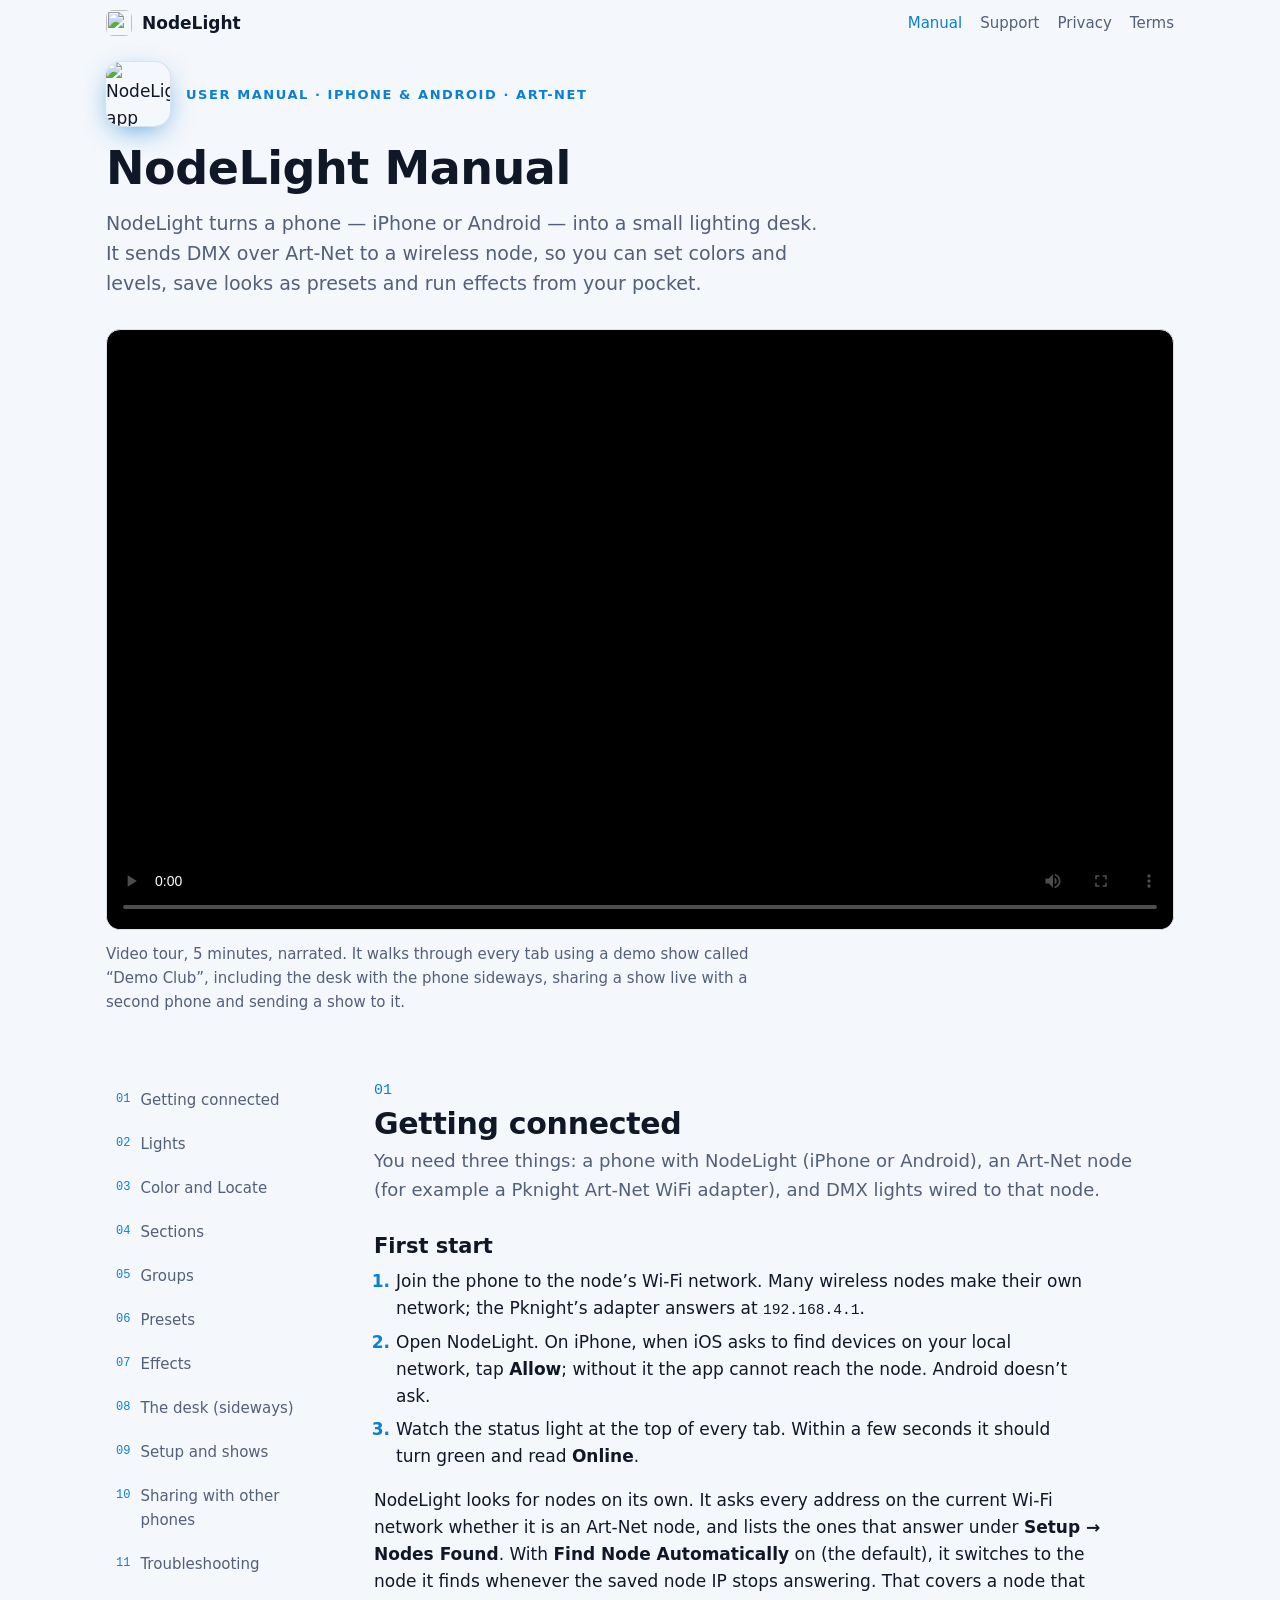
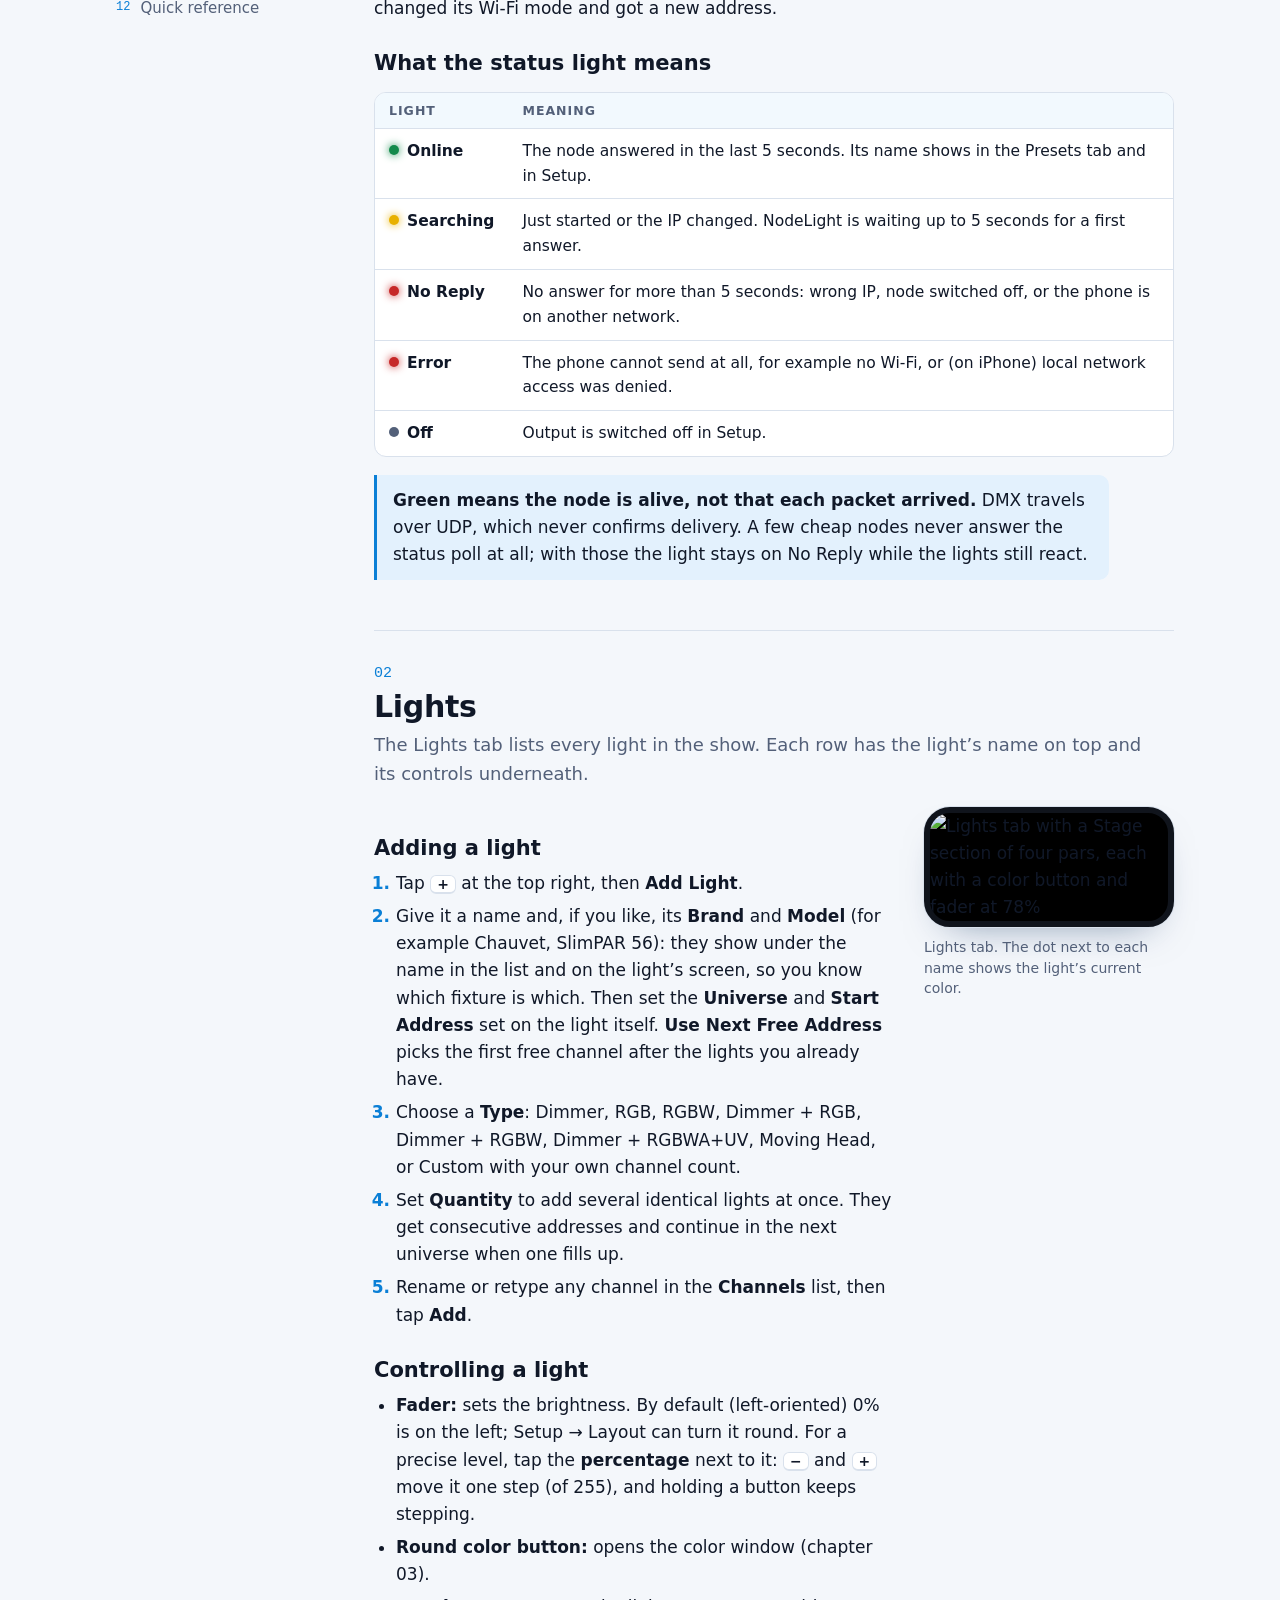
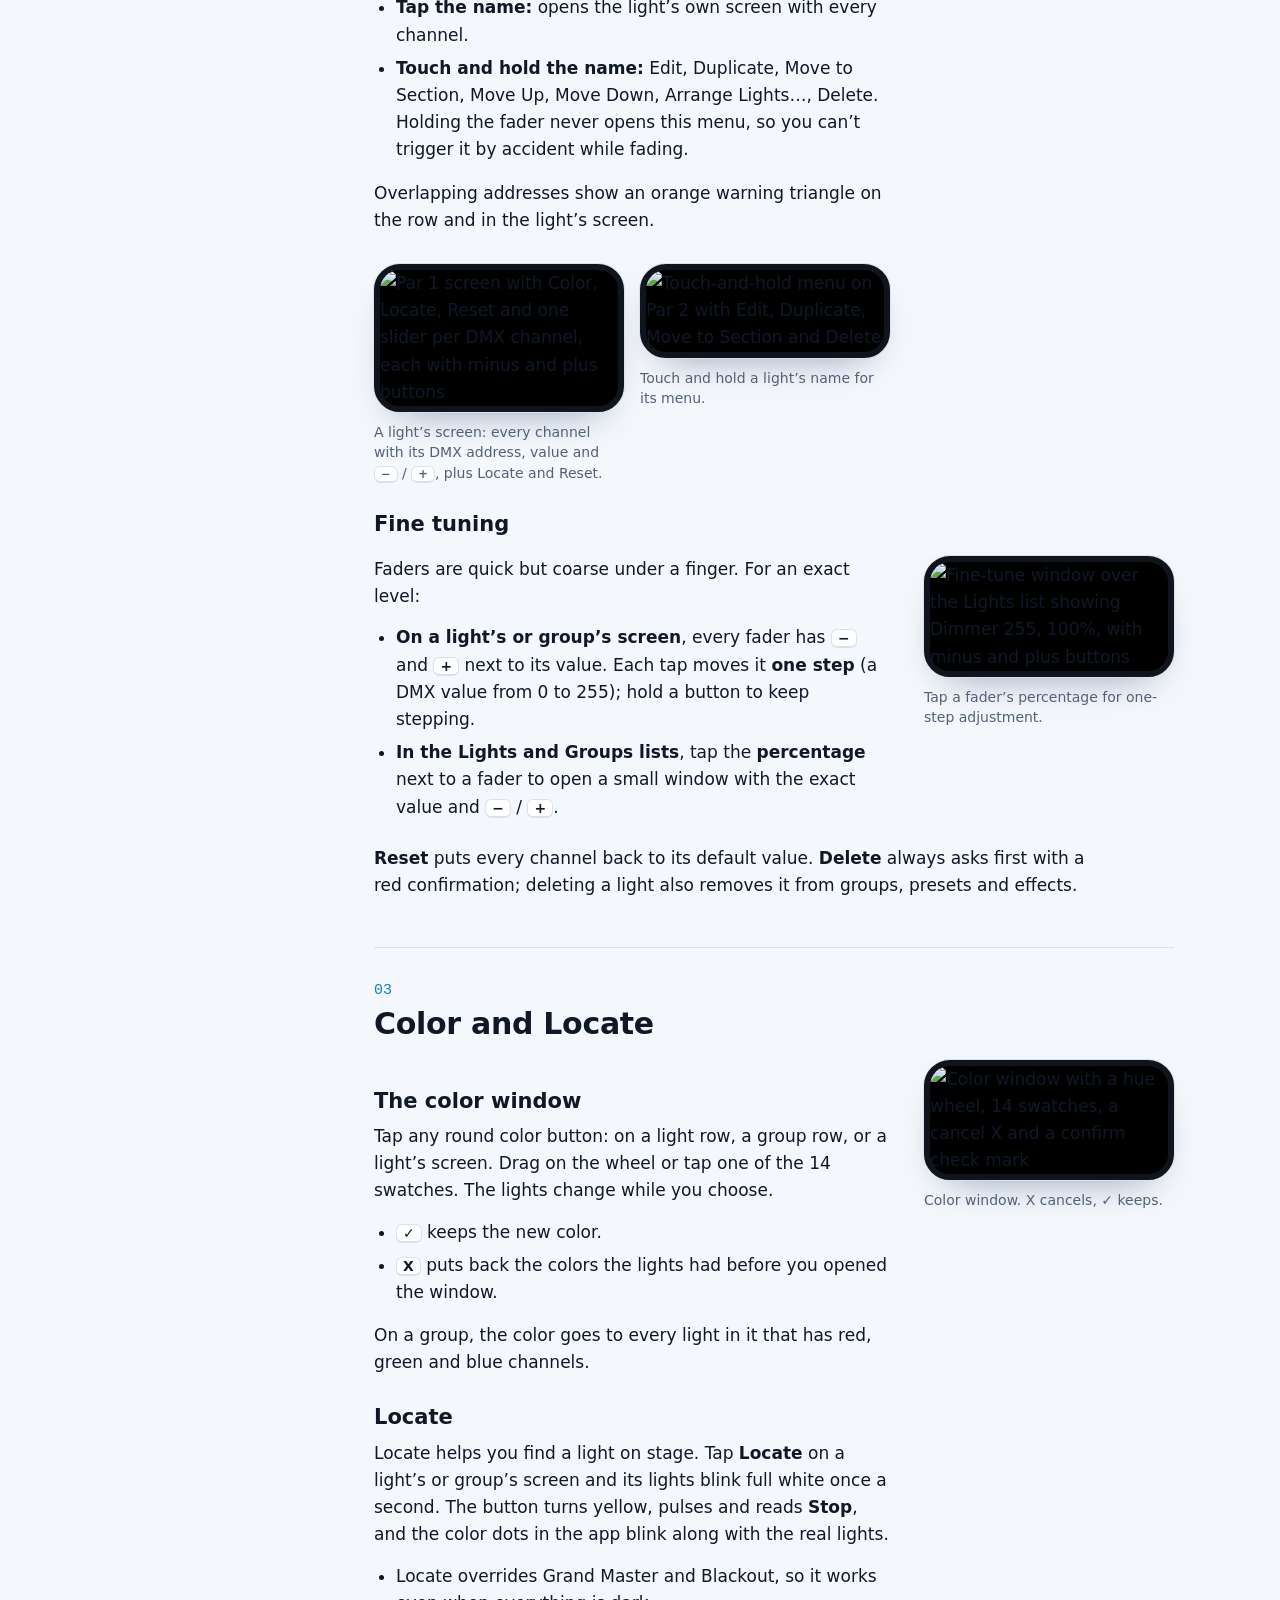
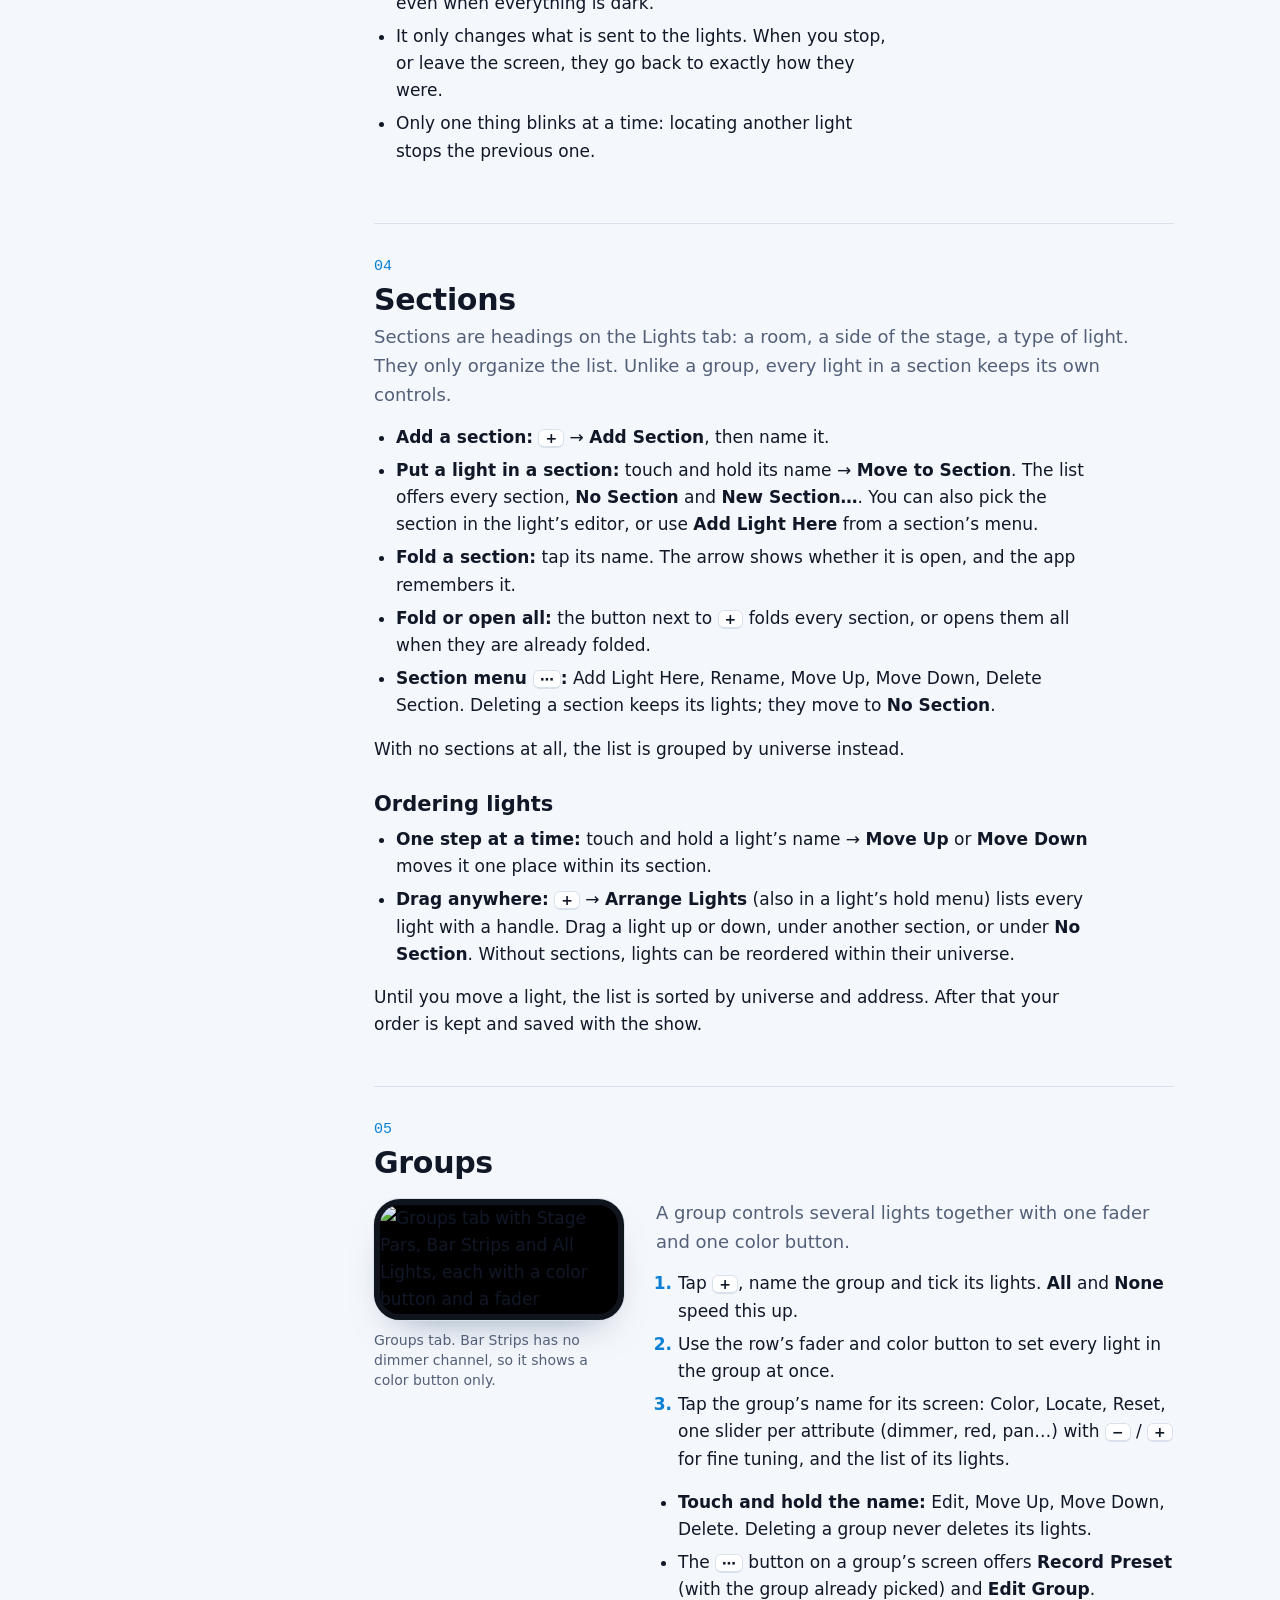
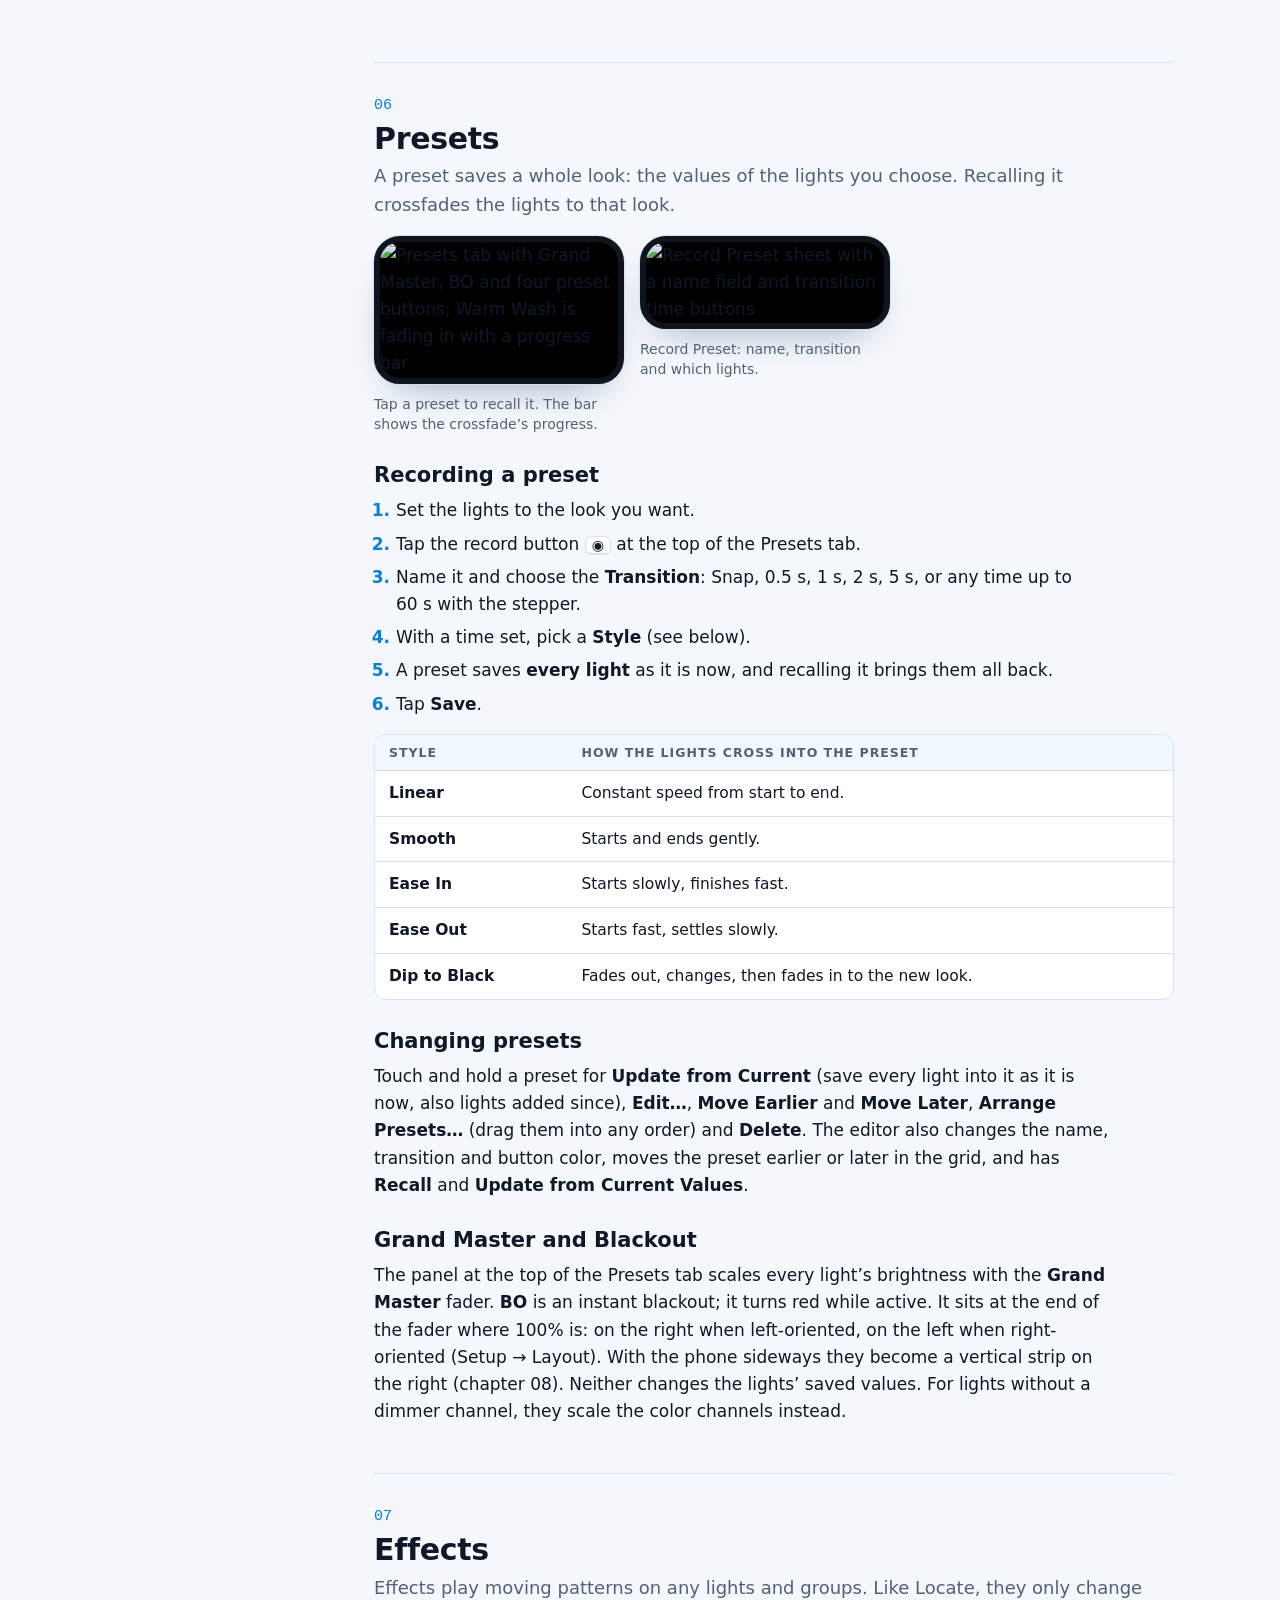
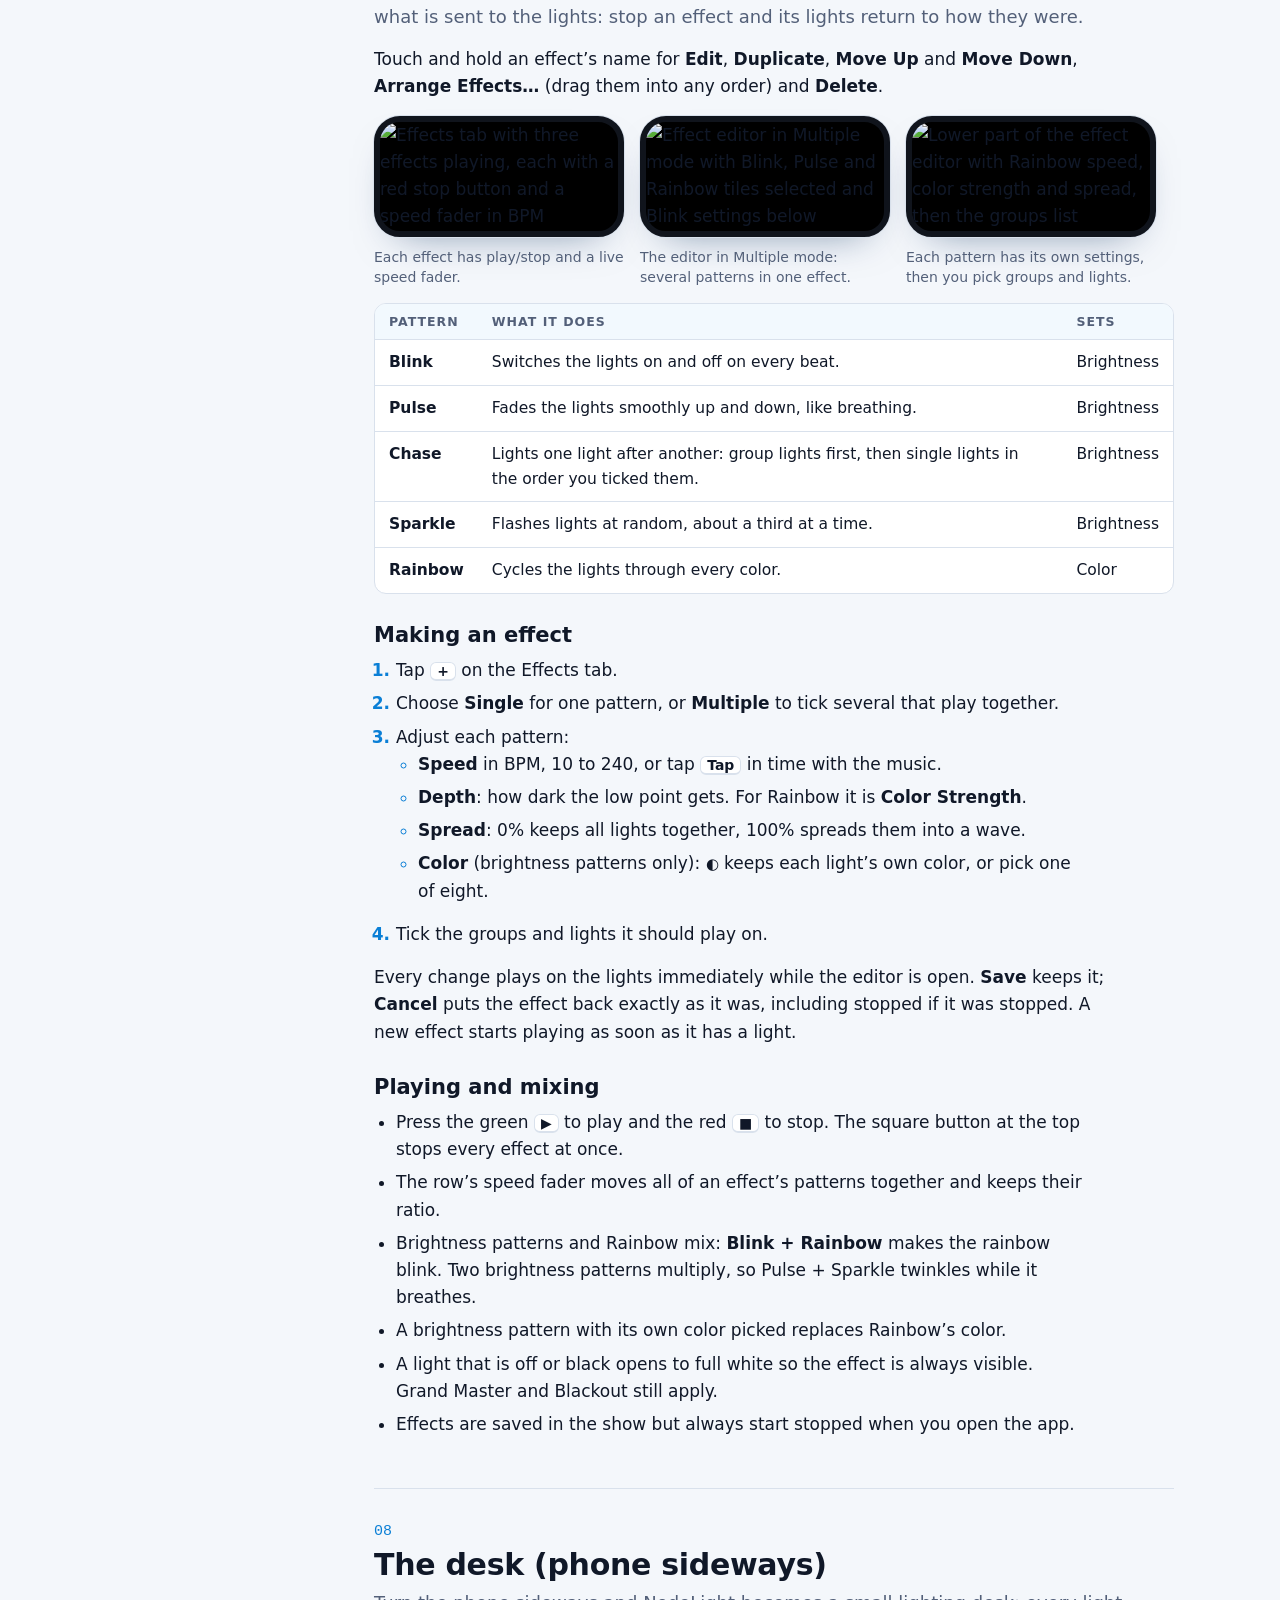
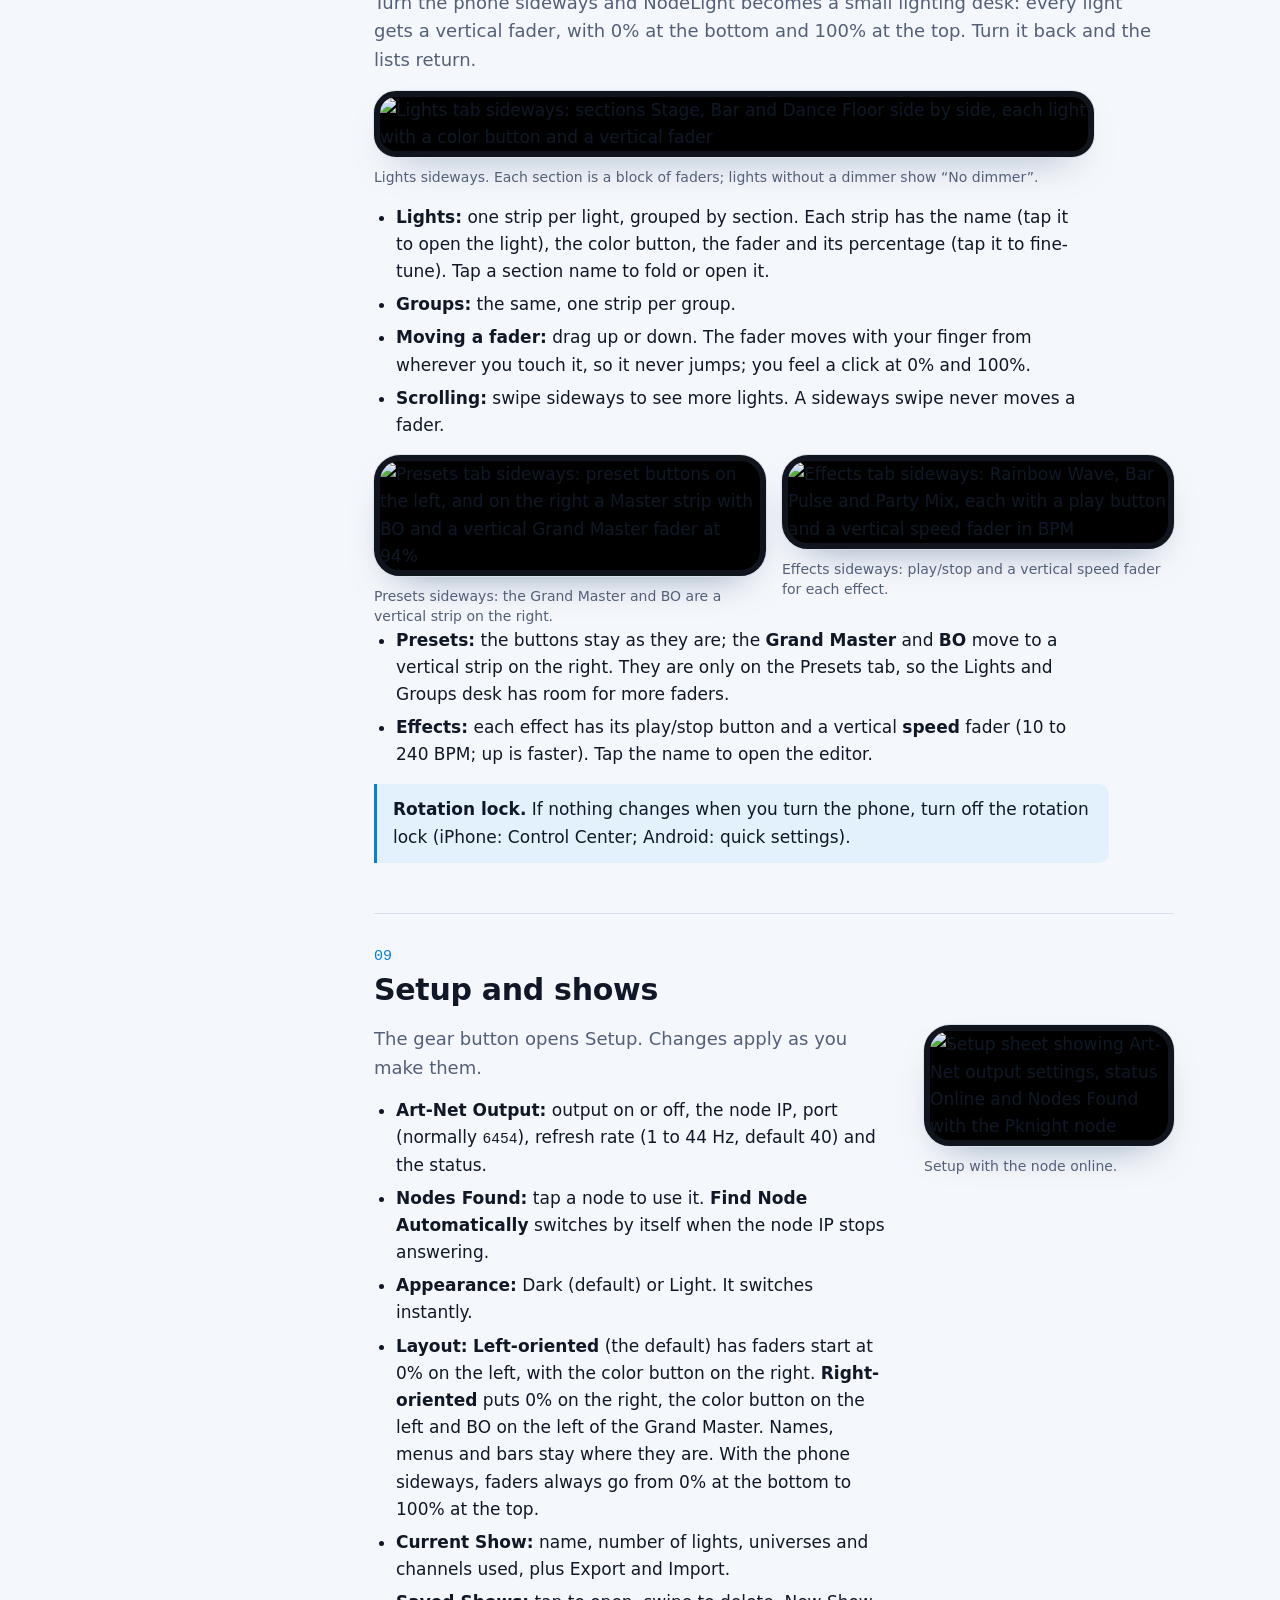
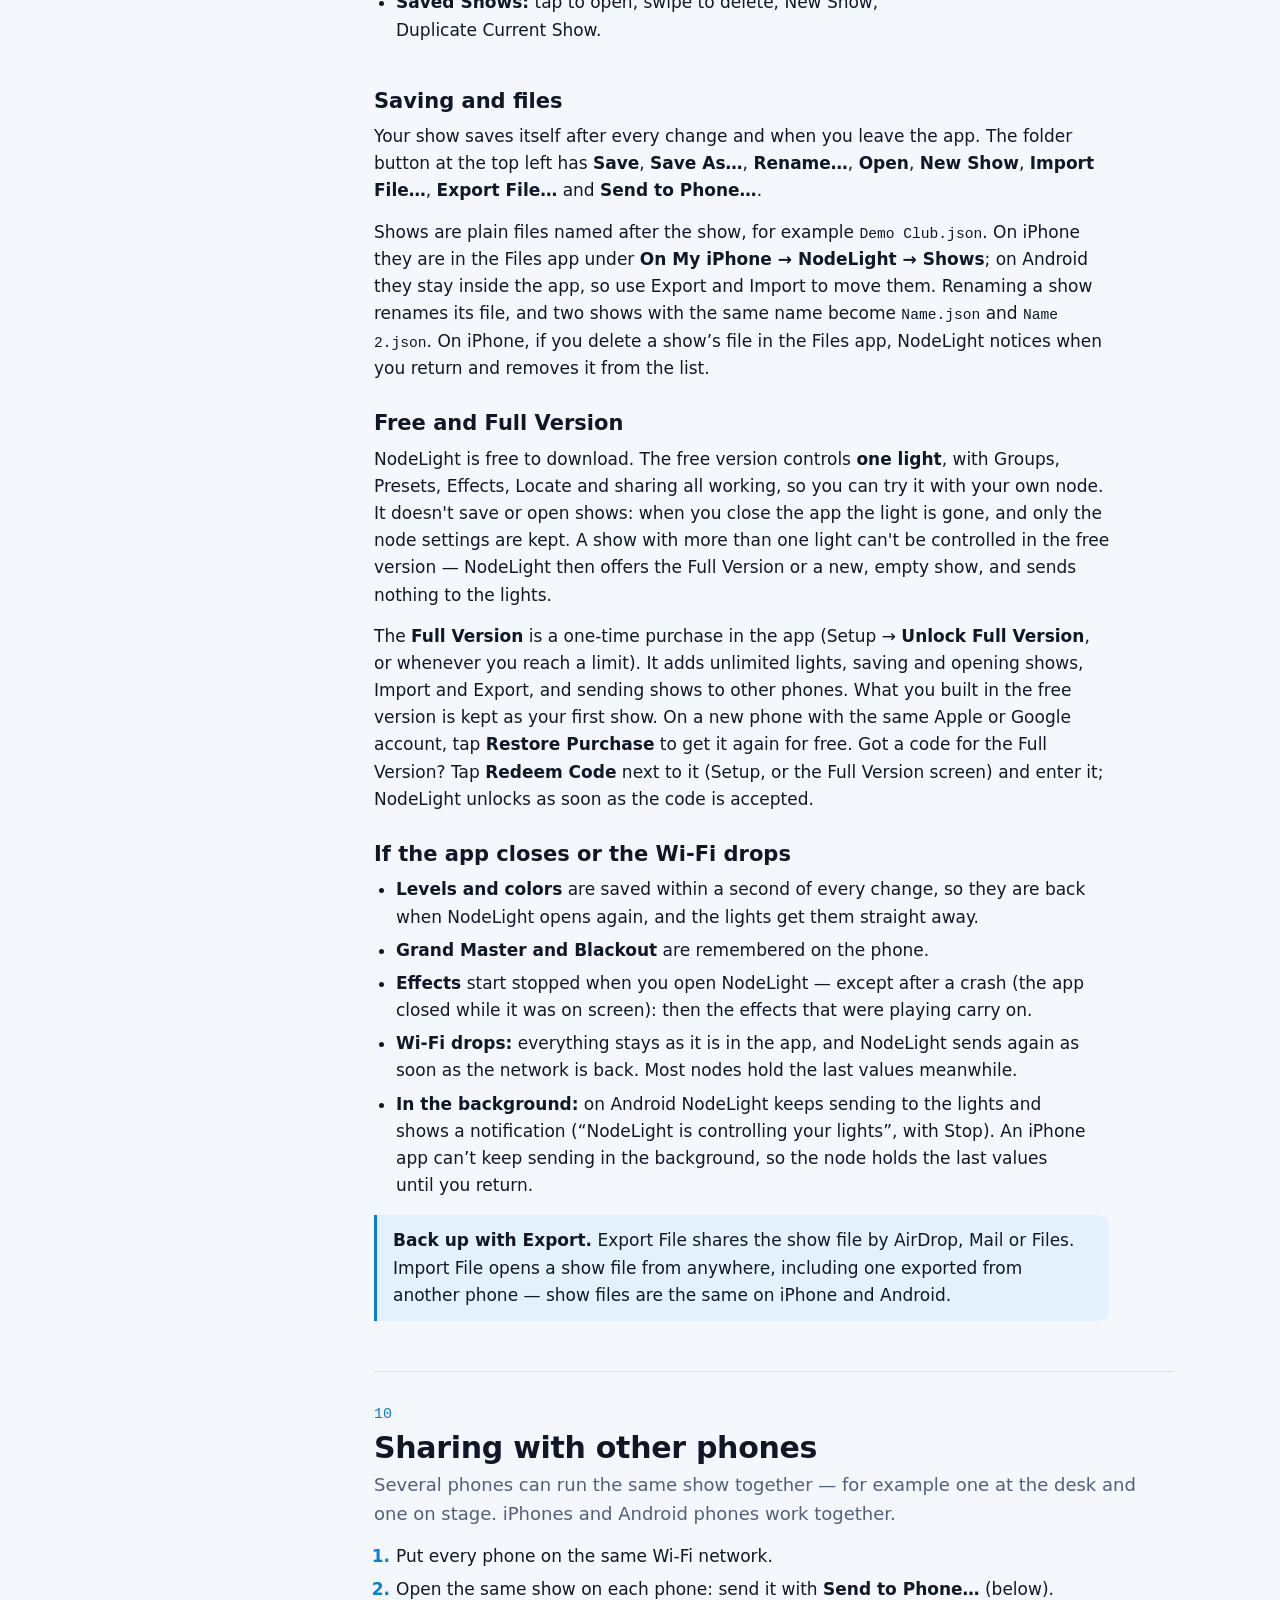
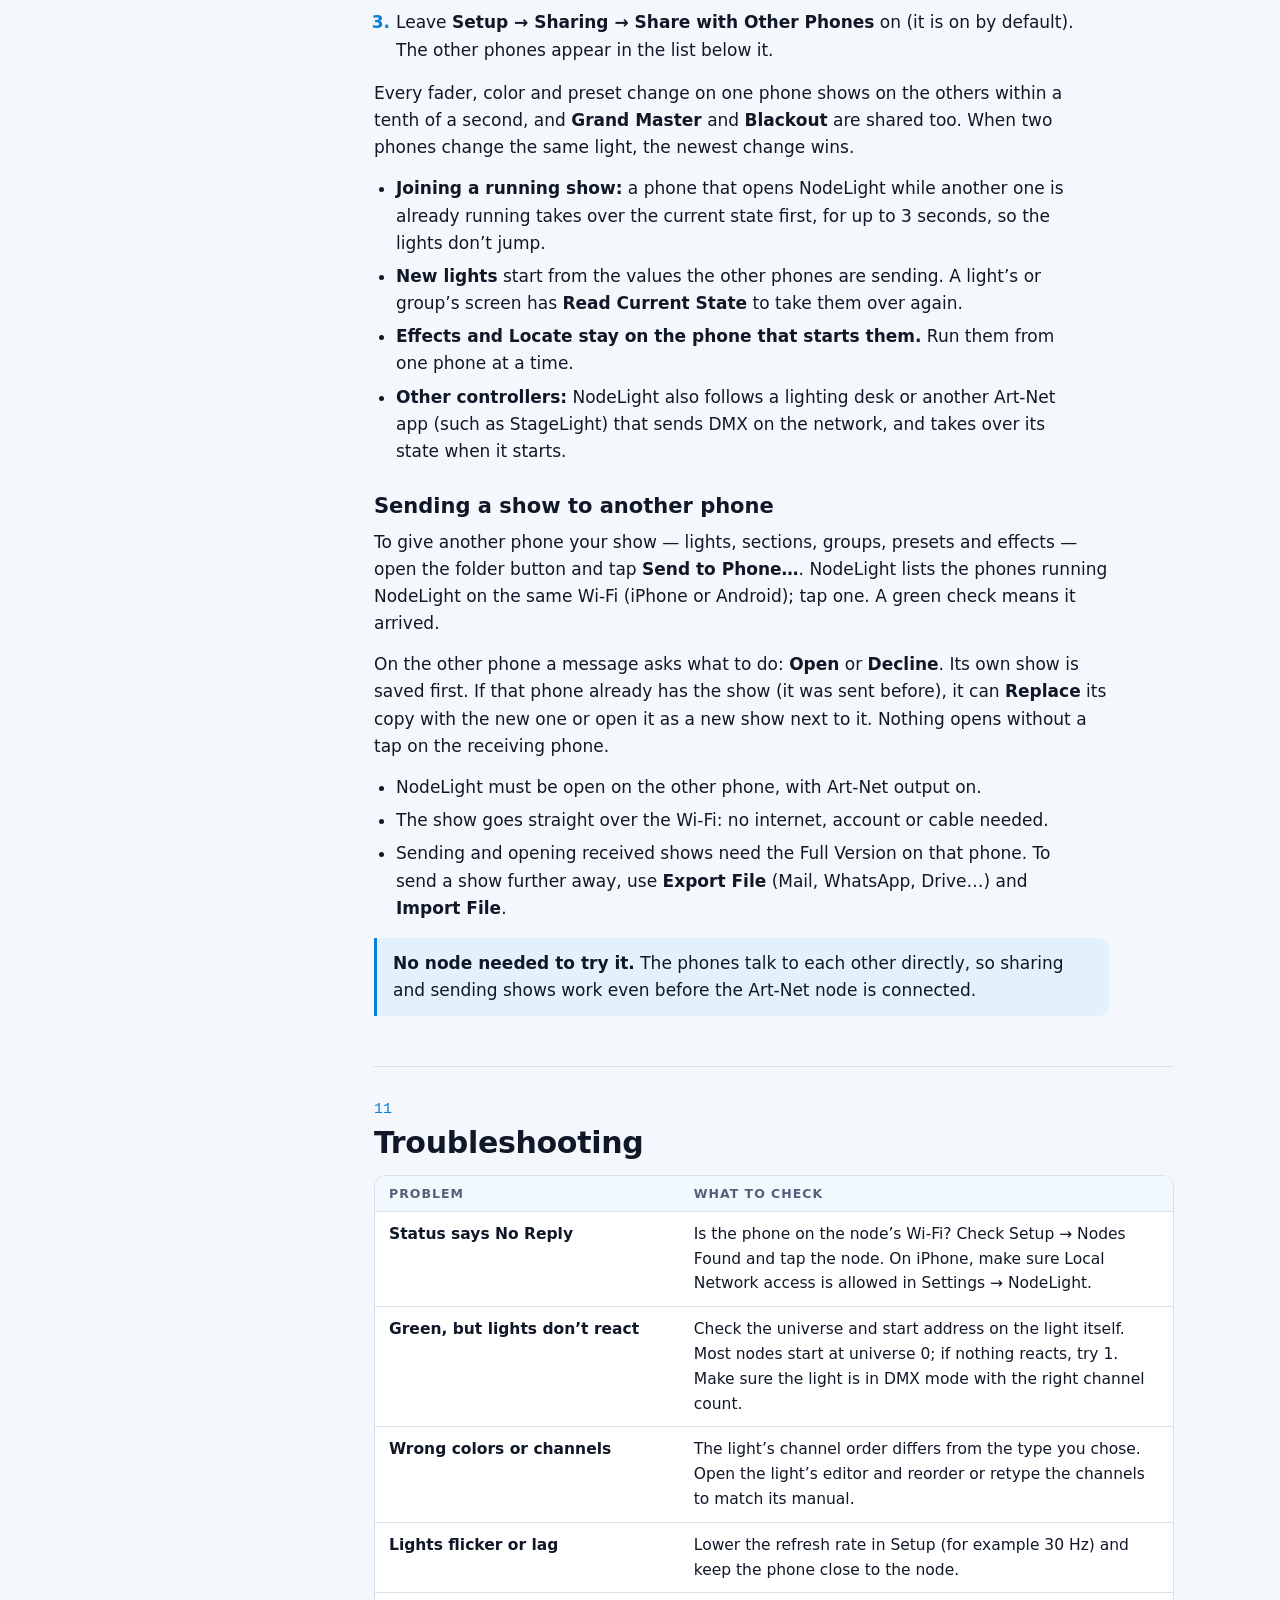
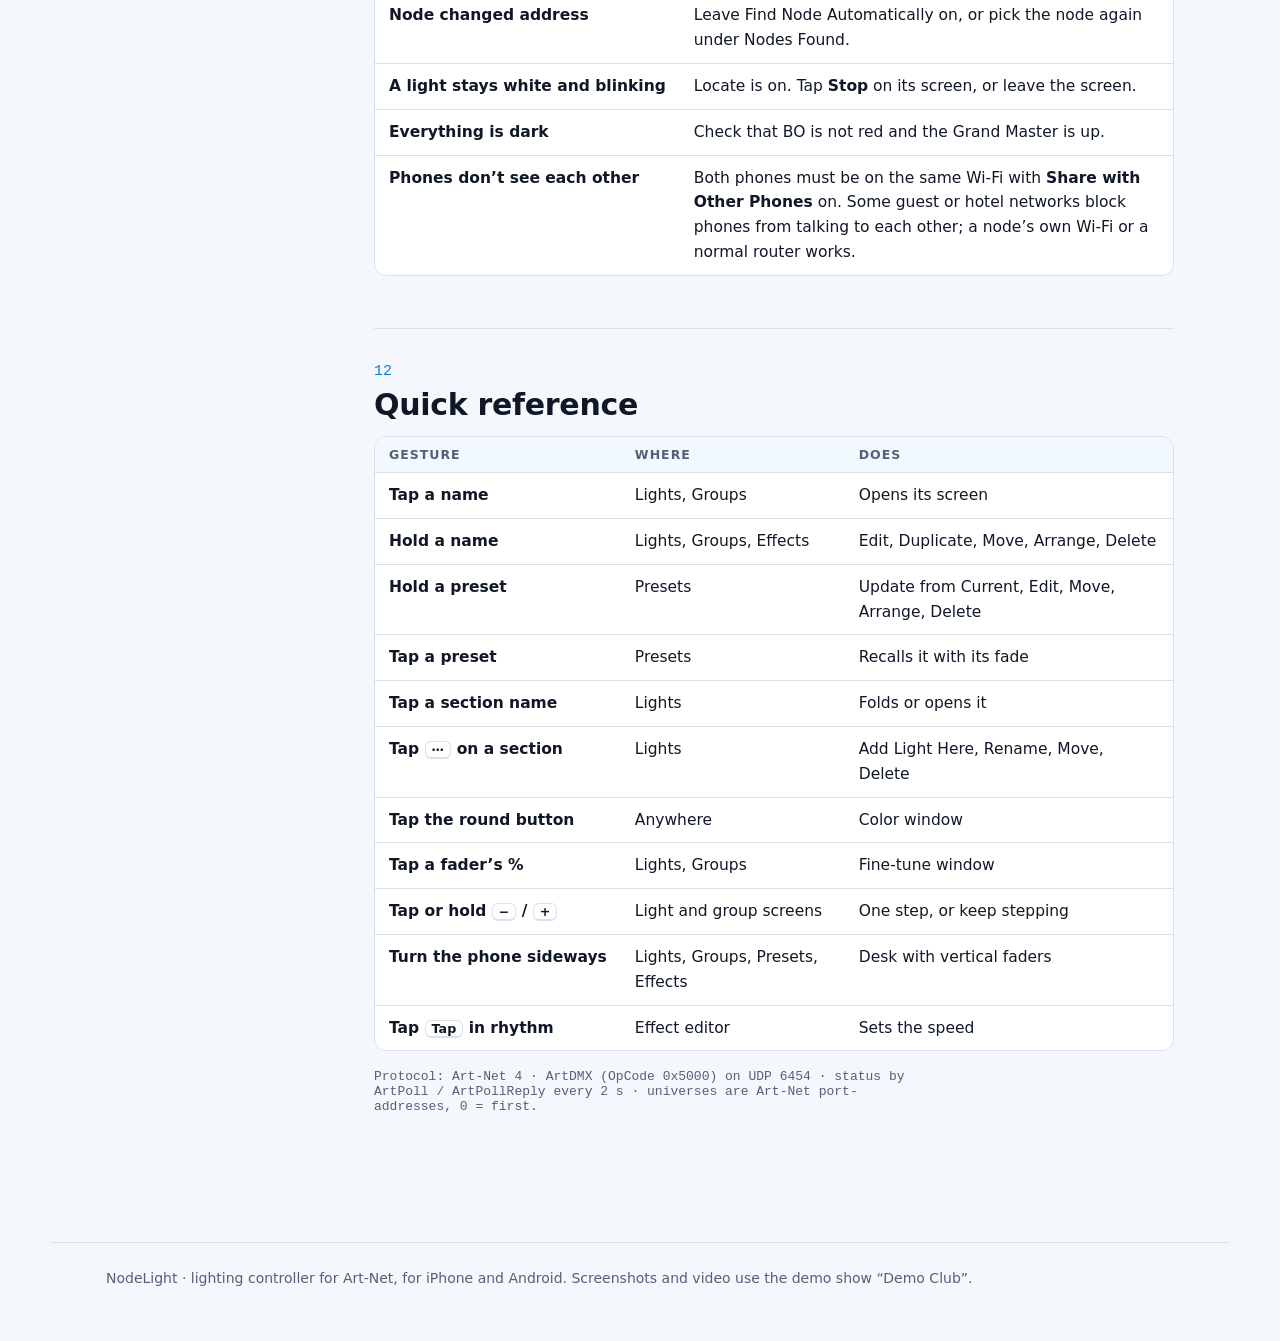
==== commit 005a4e38: "Tour video: shorter pauses in the new narration Co-Authored-By: Claude Opus 5.5 <noreply@anthropic.c" ====
--- a/manual/index.html
+++ b/manual/index.html
@@ -202,7 +202,7 @@
   <p class="lede">NodeLight turns a phone — iPhone or Android — into a small lighting desk. It sends DMX over Art-Net to a wireless node, so you can set colors and levels, save looks as presets and run effects from your pocket.</p>
 
   <div class="tour">
-    <video controls preload="metadata" poster="img/poster.jpg" src="../media/NodeLight-Tour.mp4?v=20261111"></video>
+    <video controls preload="metadata" poster="img/poster.jpg" src="../media/NodeLight-Tour.mp4?v=20261111b"></video>
     <img class="print-only" src="img/poster.jpg" alt="Opening frame of the NodeLight video tour">
     <p>Video tour, 5 minutes, narrated. It walks through every tab using a demo show called “Demo Club”, including the desk with the phone sideways, sharing a show live with a second phone and sending a show to it.</p>
   </div>
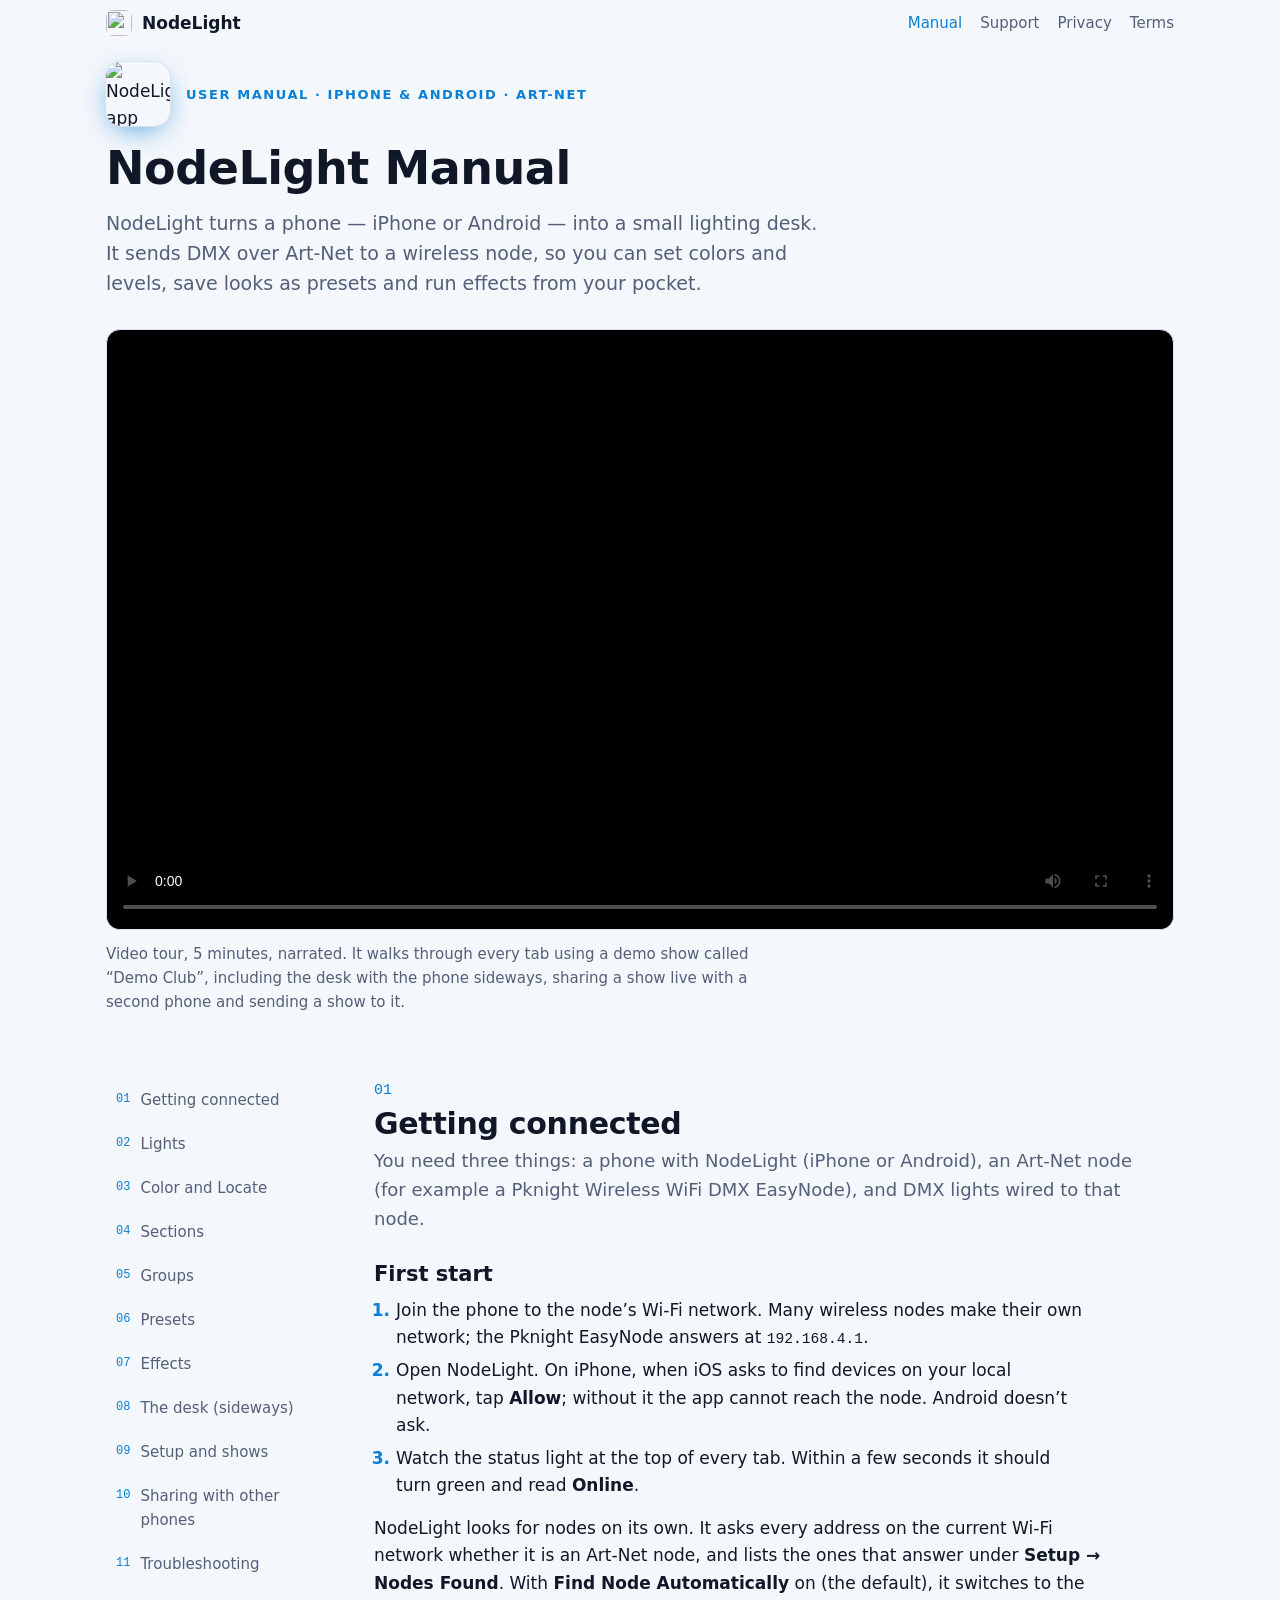
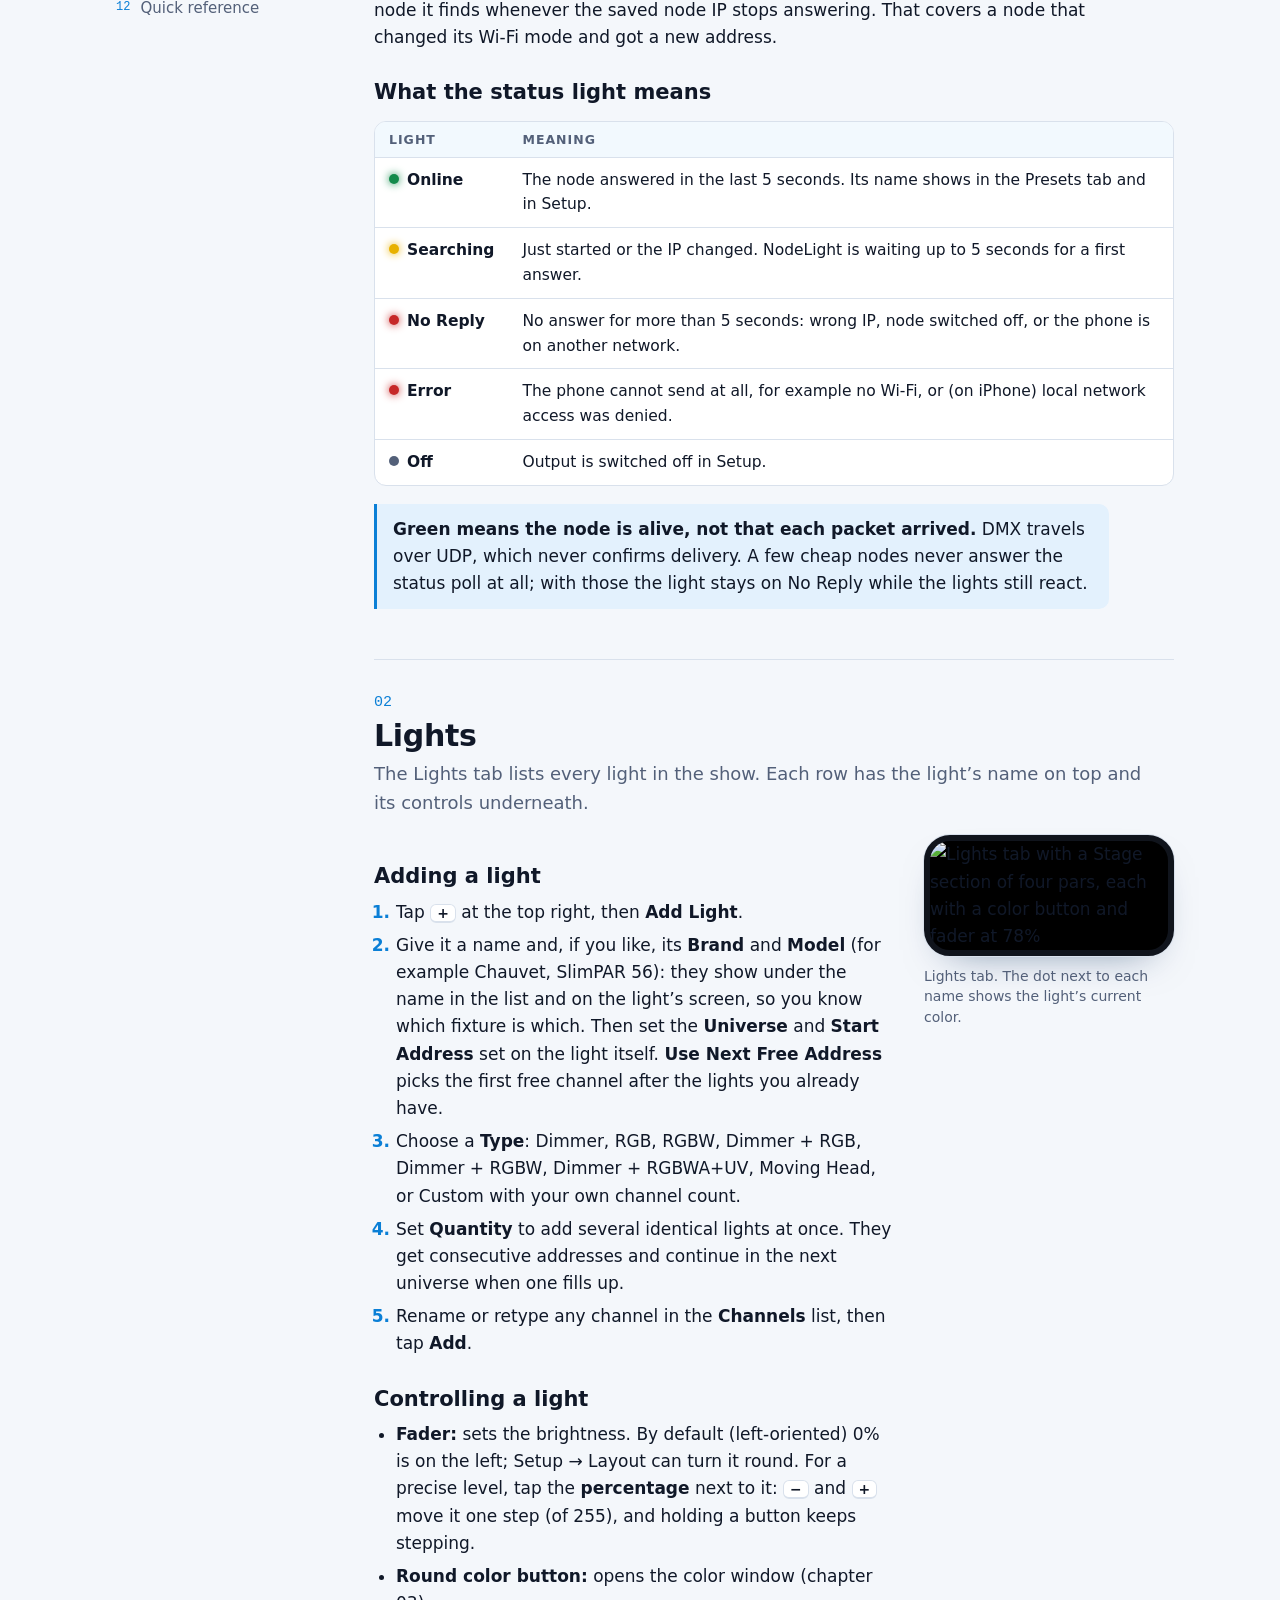
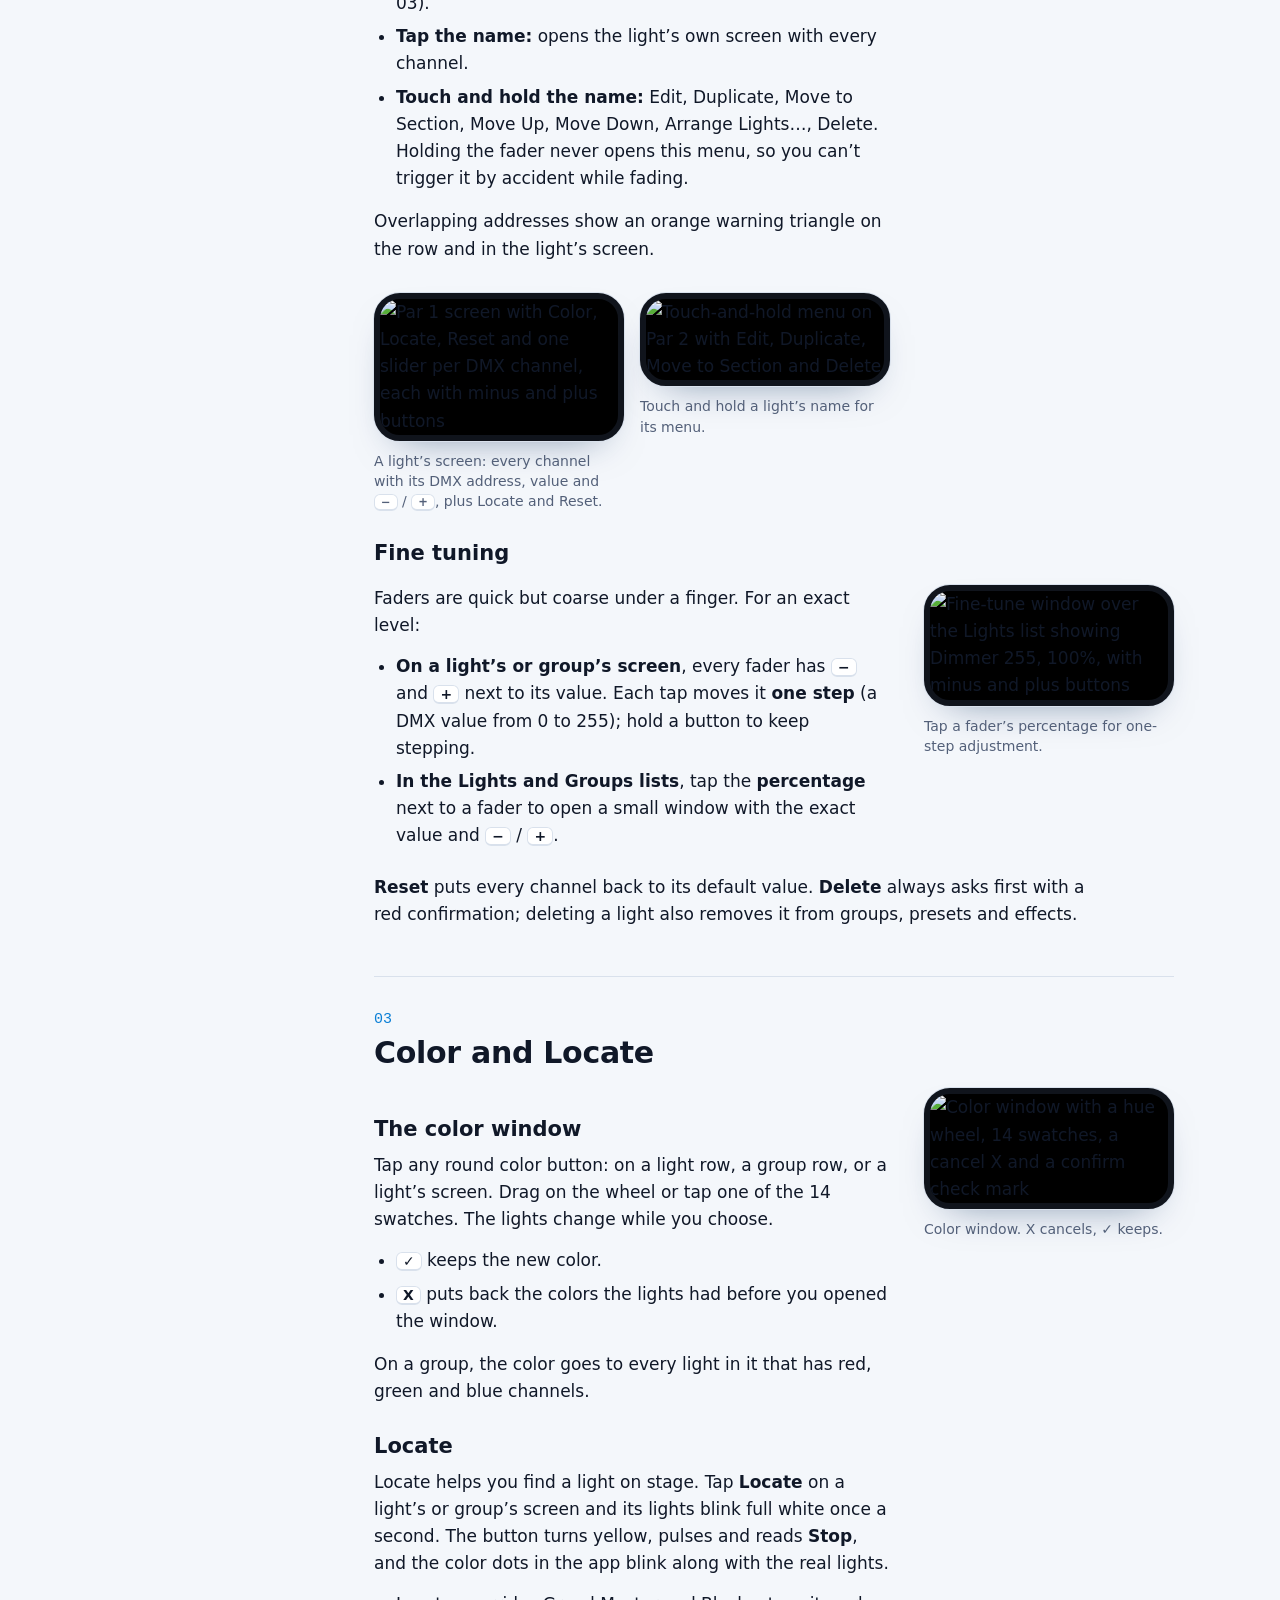
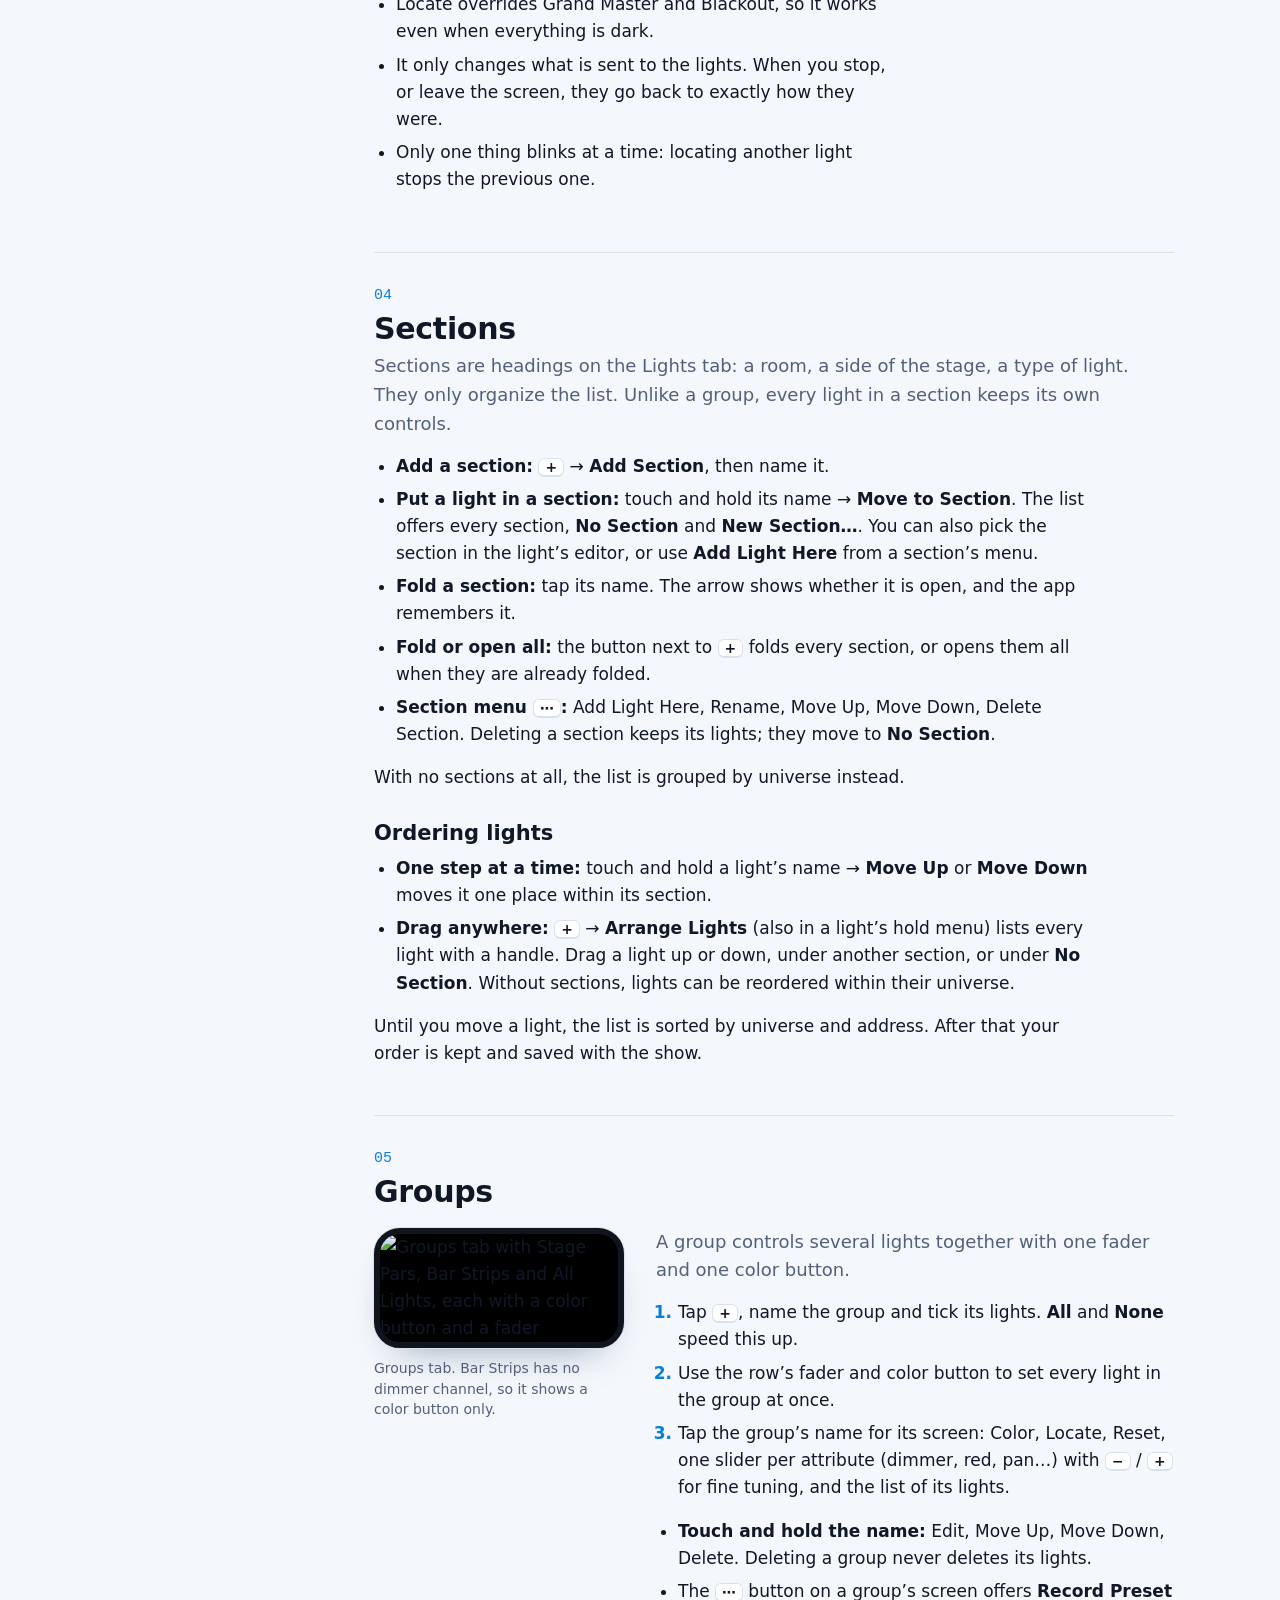
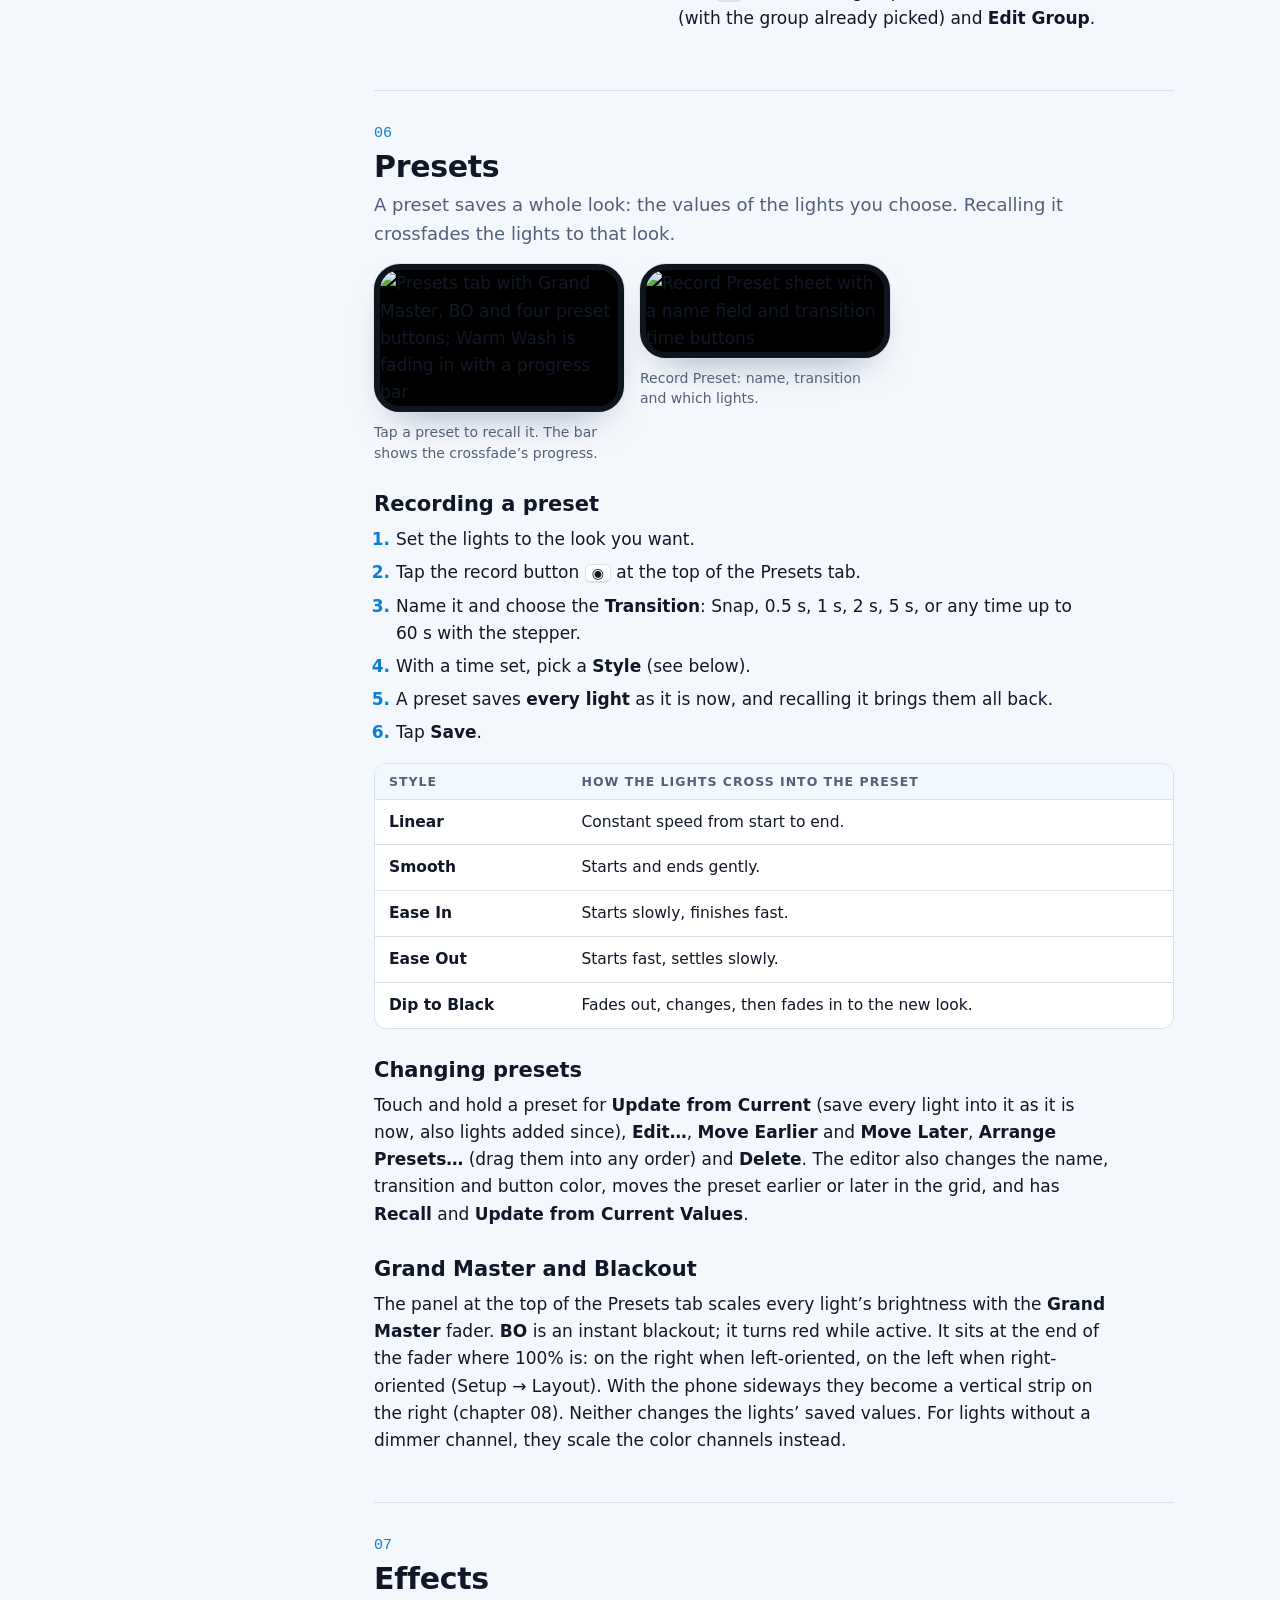
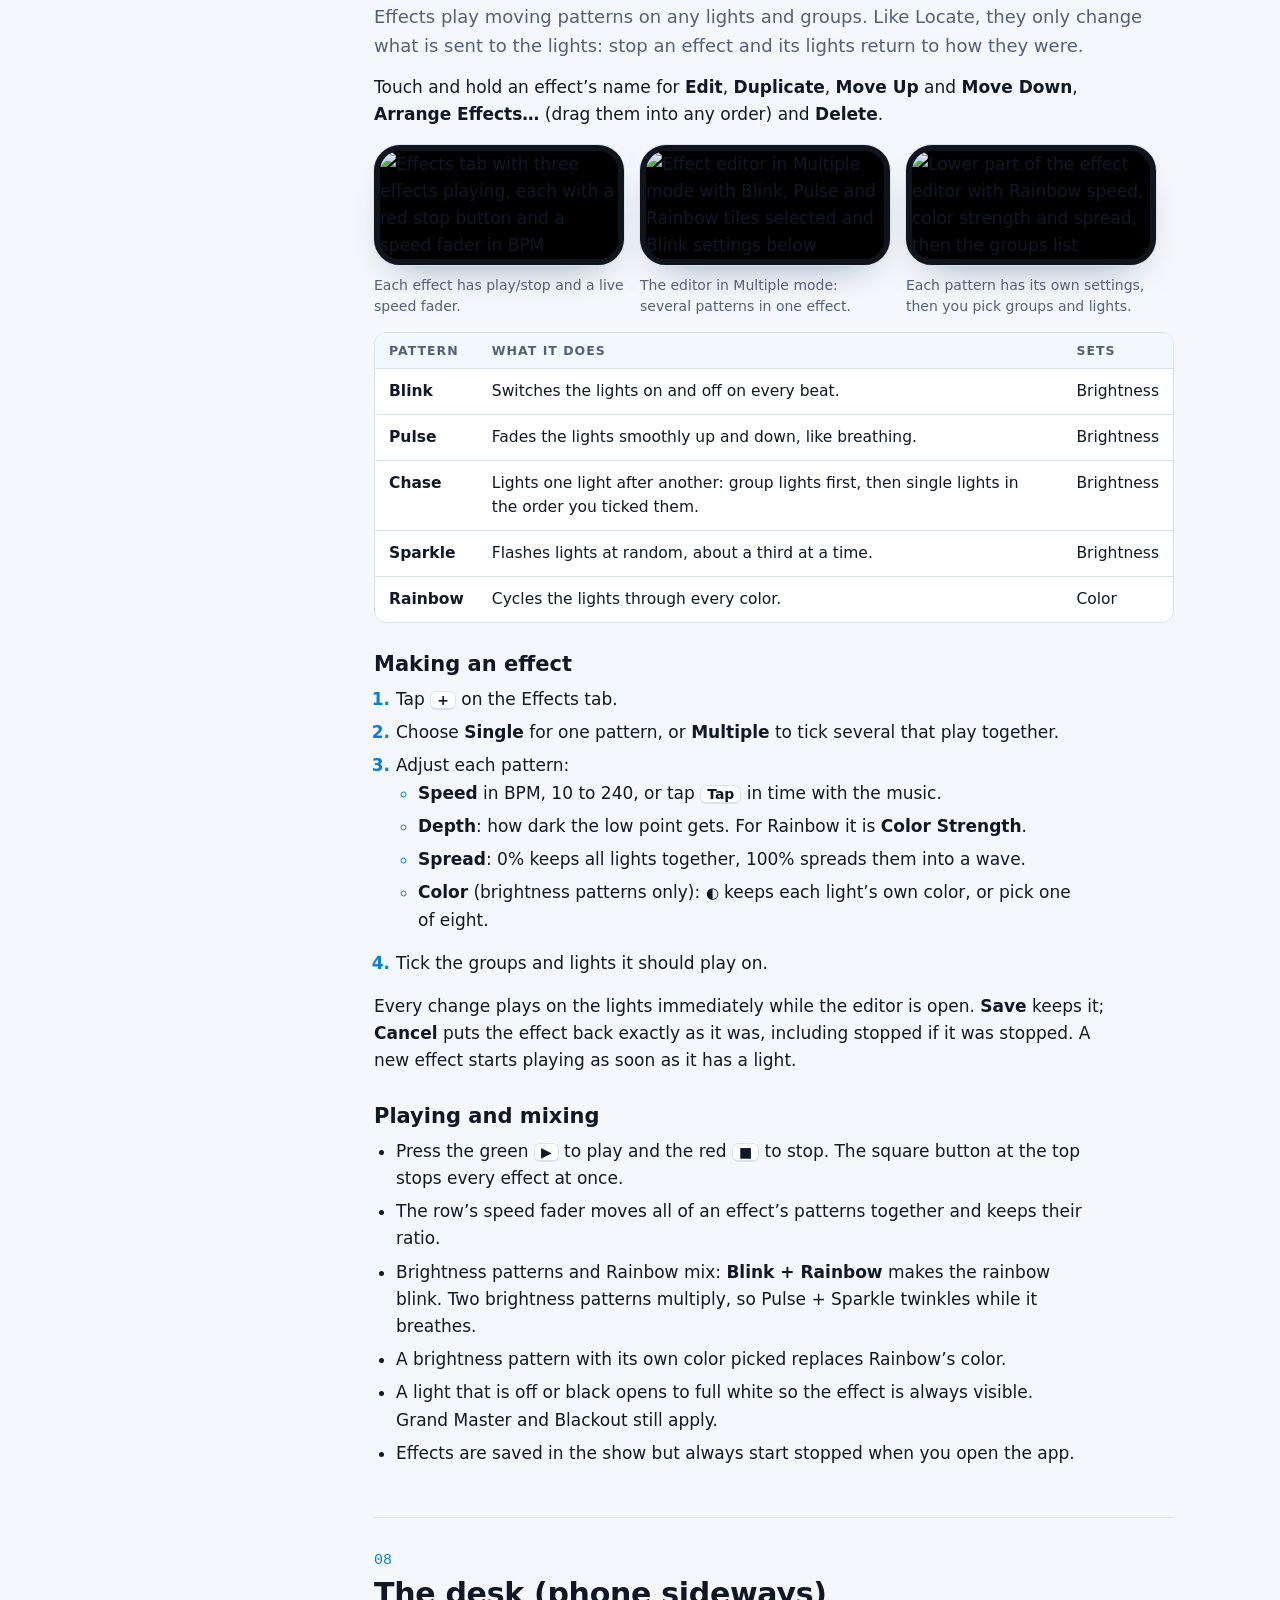
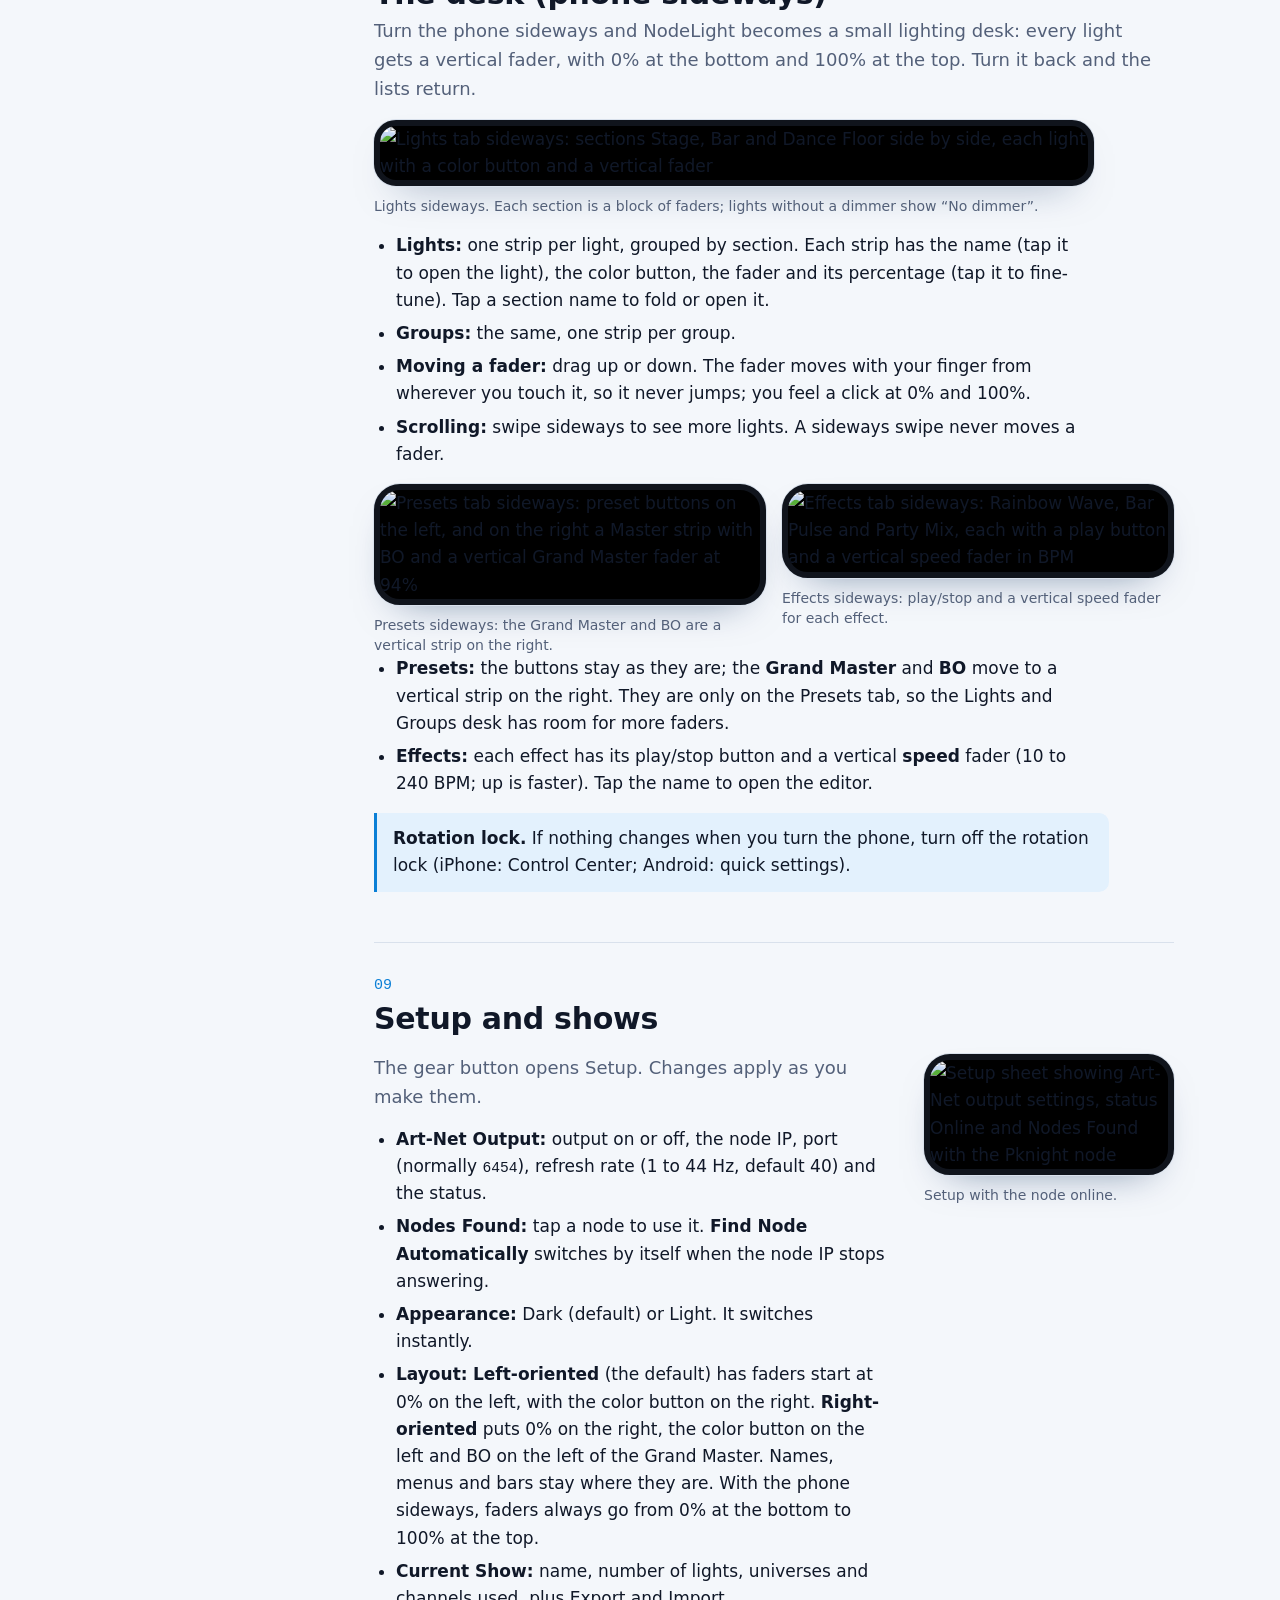
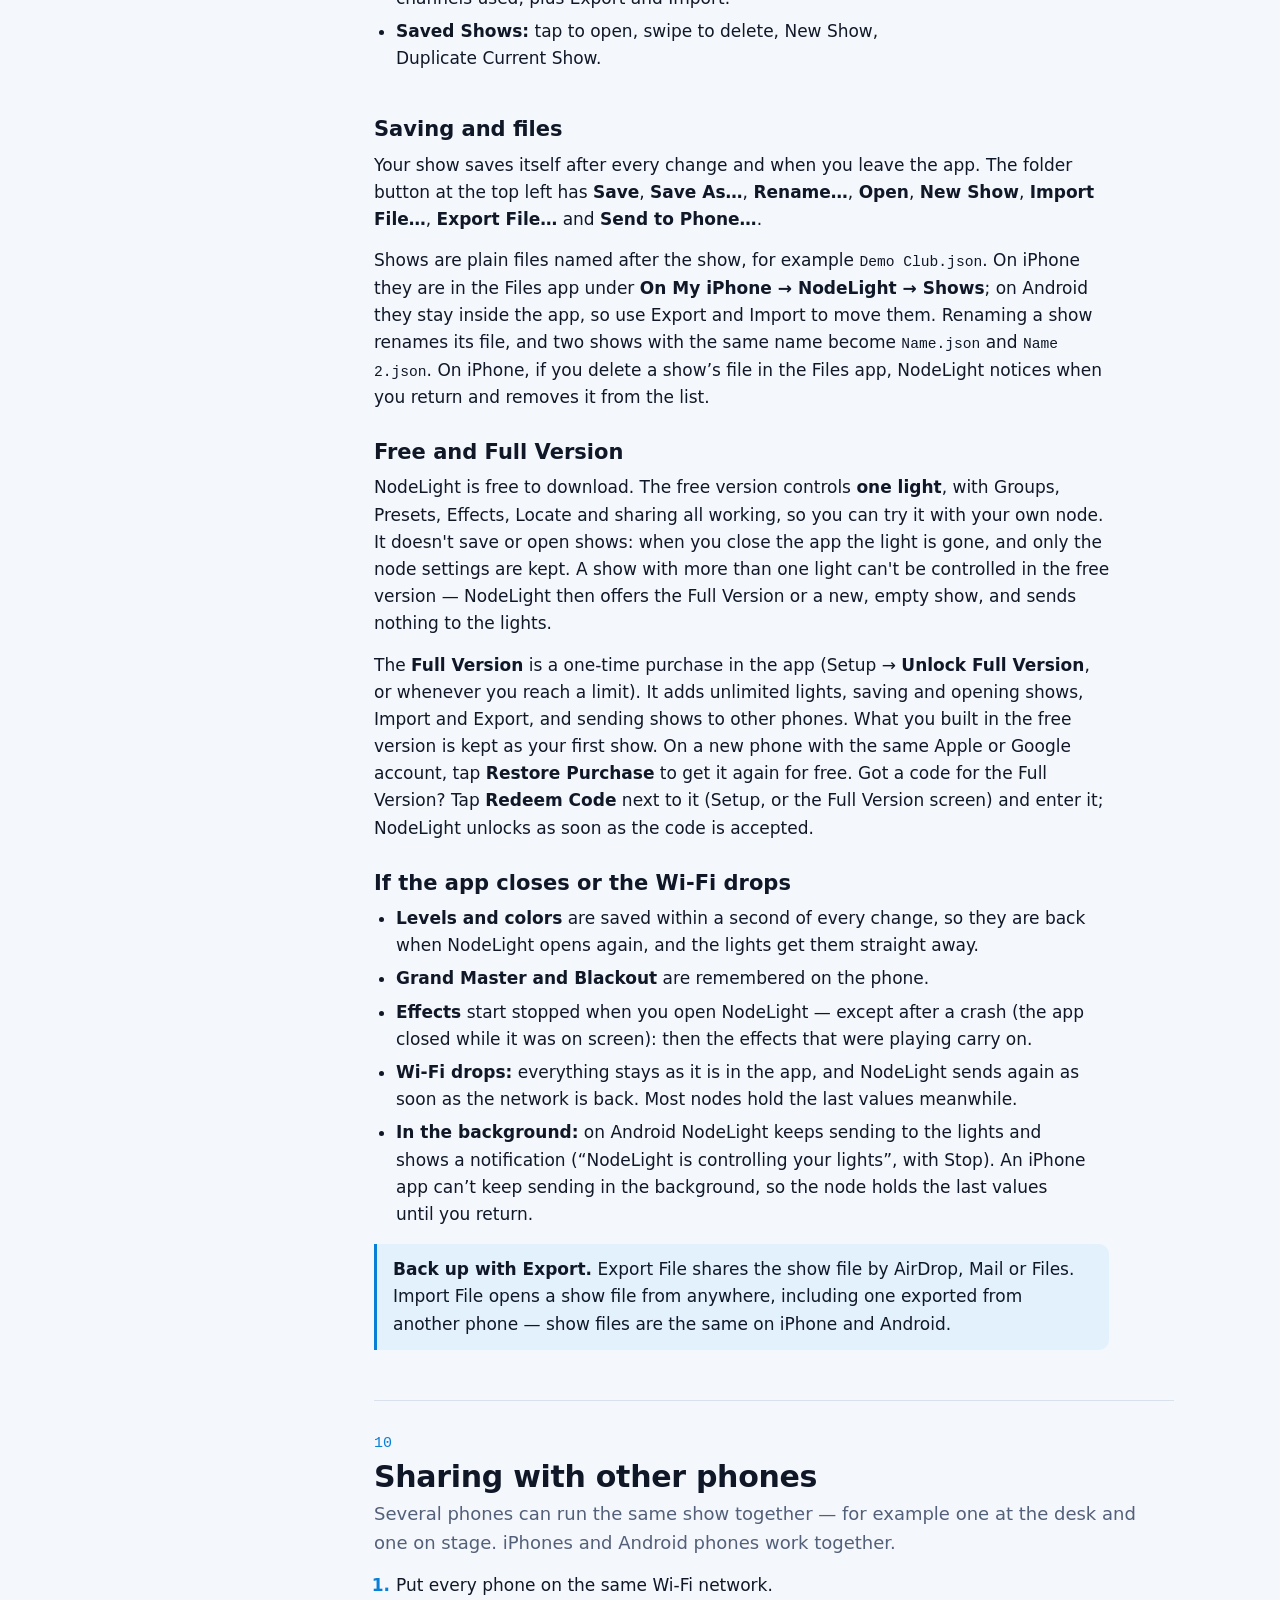
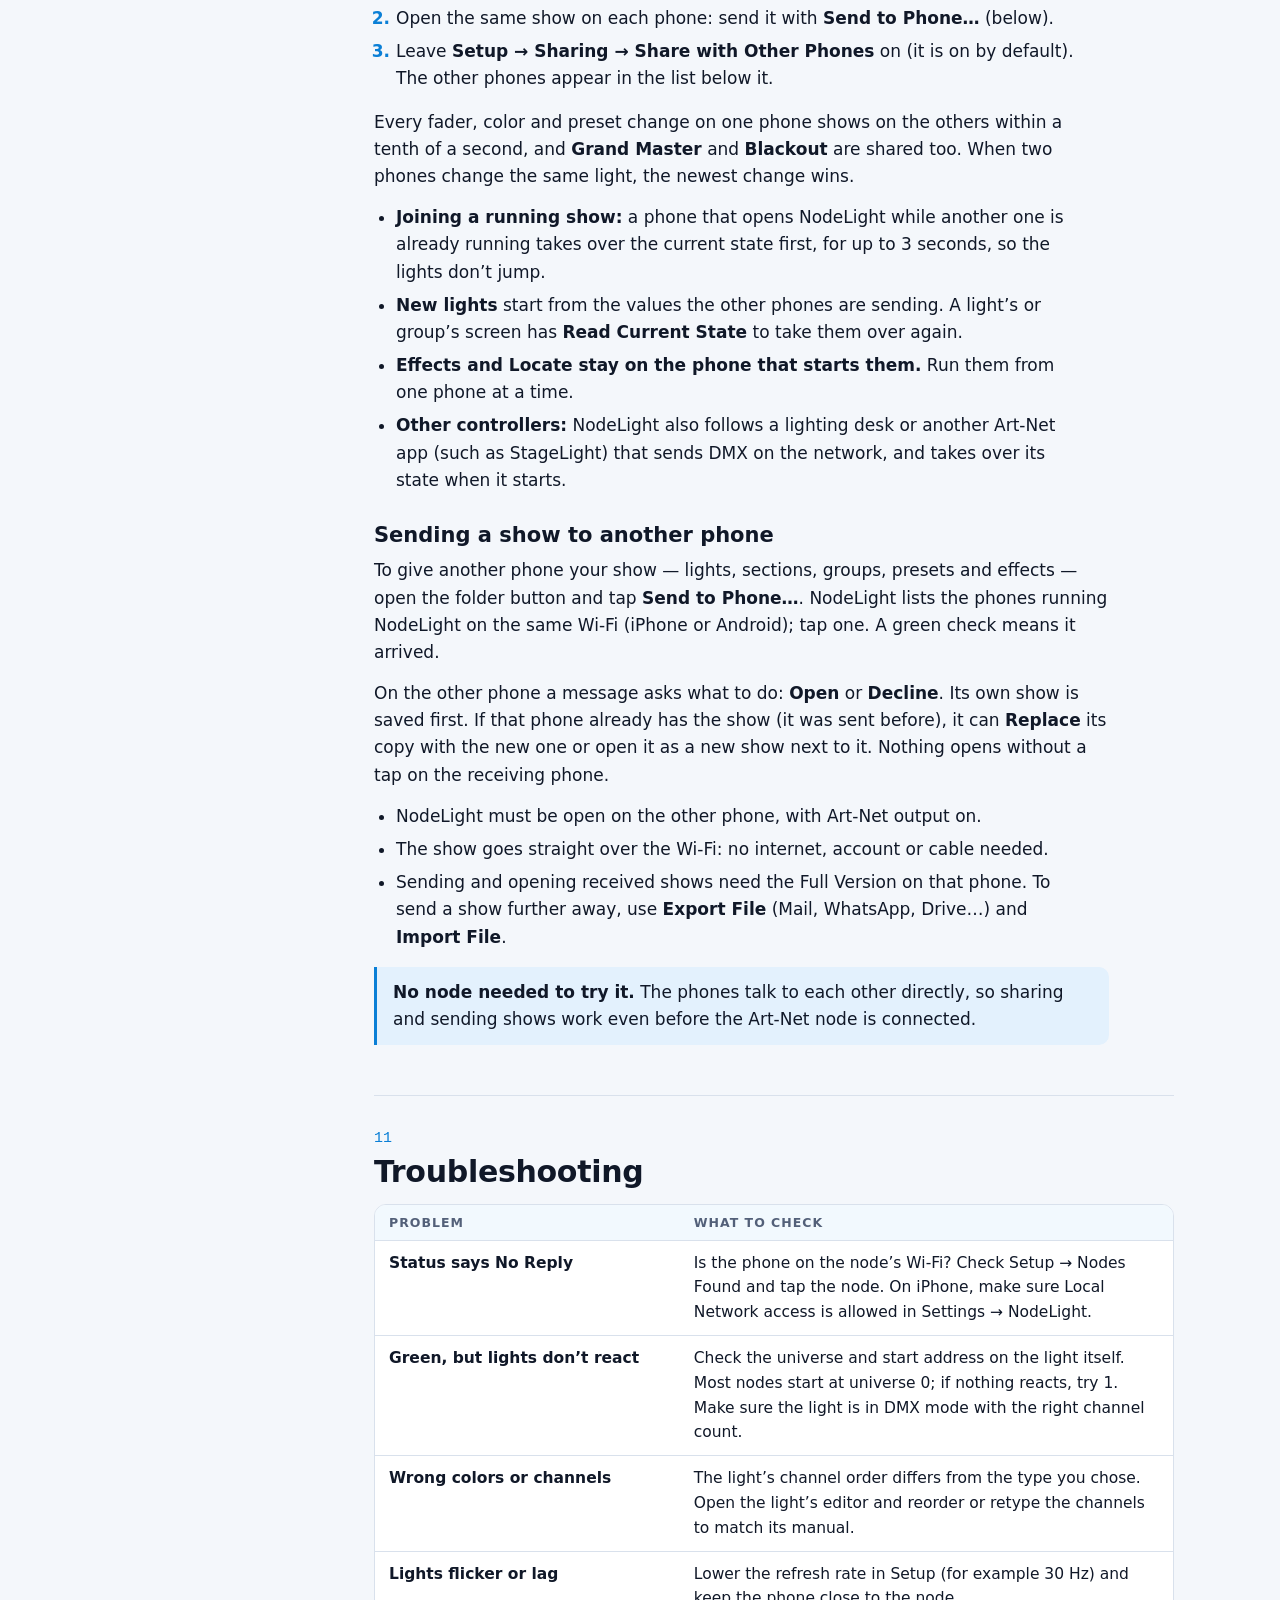
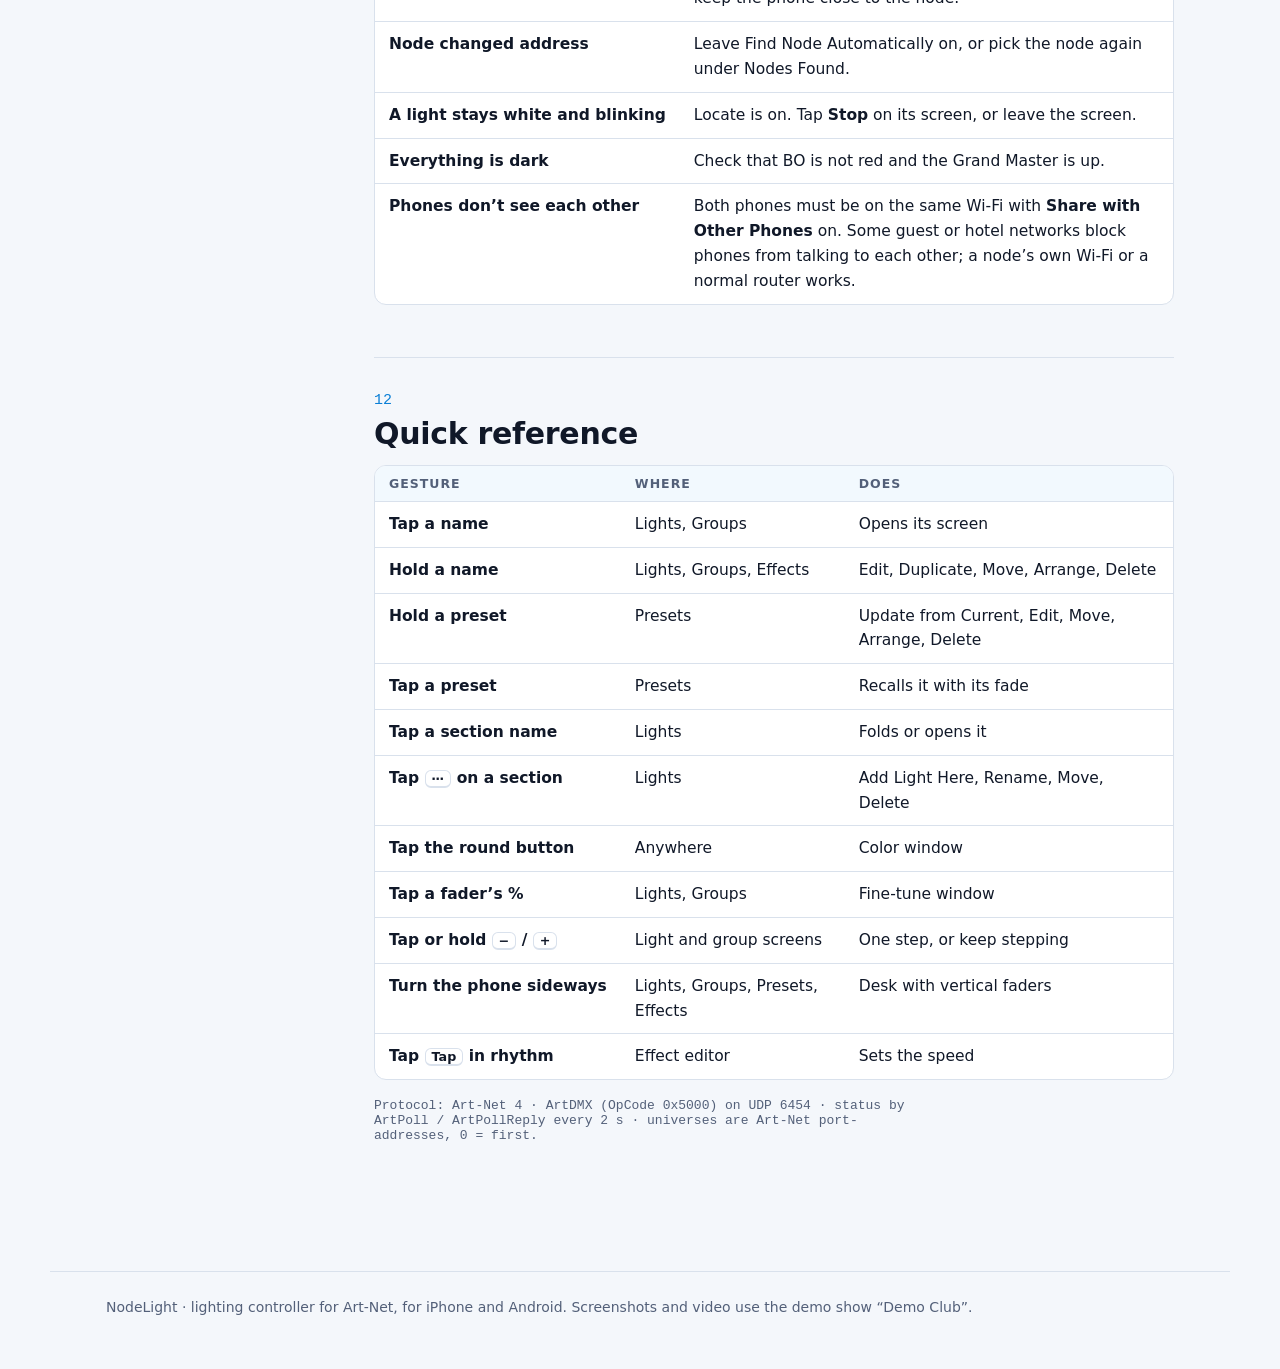
==== commit 1442036a: "Pknight node named as in its store: Wireless WiFi DMX EasyNode Co-Authored-By: Claude Opus 5.5 <nore" ====
--- a/manual/index.html
+++ b/manual/index.html
@@ -230,11 +230,11 @@
     <!-- 01 -->
     <section class="ch" id="start">
       <h2><span class="num">01</span>Getting connected</h2>
-      <p class="intro">You need three things: a phone with NodeLight (iPhone or Android), an Art-Net node (for example a Pknight Art-Net WiFi adapter), and DMX lights wired to that node.</p>
+      <p class="intro">You need three things: a phone with NodeLight (iPhone or Android), an Art-Net node (for example a Pknight Wireless WiFi DMX EasyNode), and DMX lights wired to that node.</p>
 
       <h3>First start</h3>
       <ol class="steps">
-        <li>Join the phone to the node’s Wi-Fi network. Many wireless nodes make their own network; the Pknight’s adapter answers at <code>192.168.4.1</code>.</li>
+        <li>Join the phone to the node’s Wi-Fi network. Many wireless nodes make their own network; the Pknight EasyNode answers at <code>192.168.4.1</code>.</li>
         <li>Open NodeLight. On iPhone, when iOS asks to find devices on your local network, tap <strong>Allow</strong>; without it the app cannot reach the node. Android doesn’t ask.</li>
         <li>Watch the status light at the top of every tab. Within a few seconds it should turn green and read <strong>Online</strong>.</li>
       </ol>
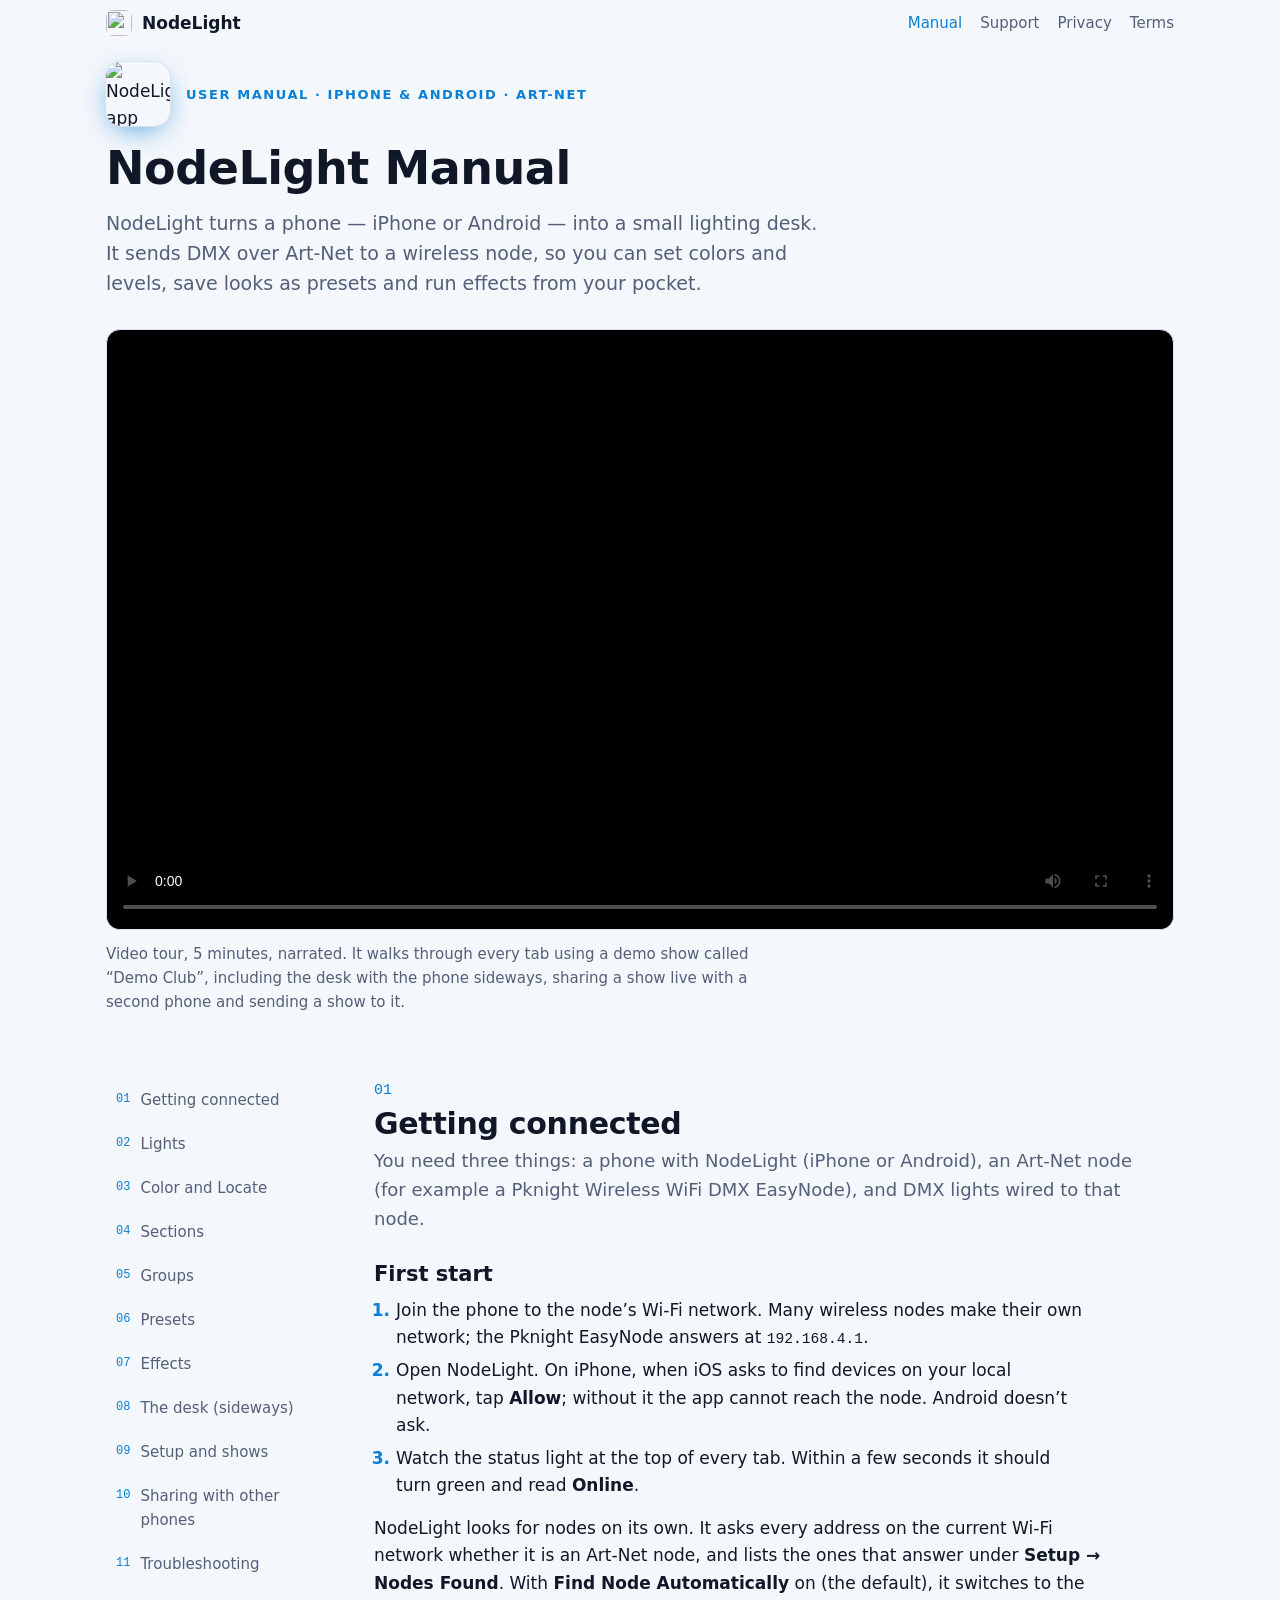
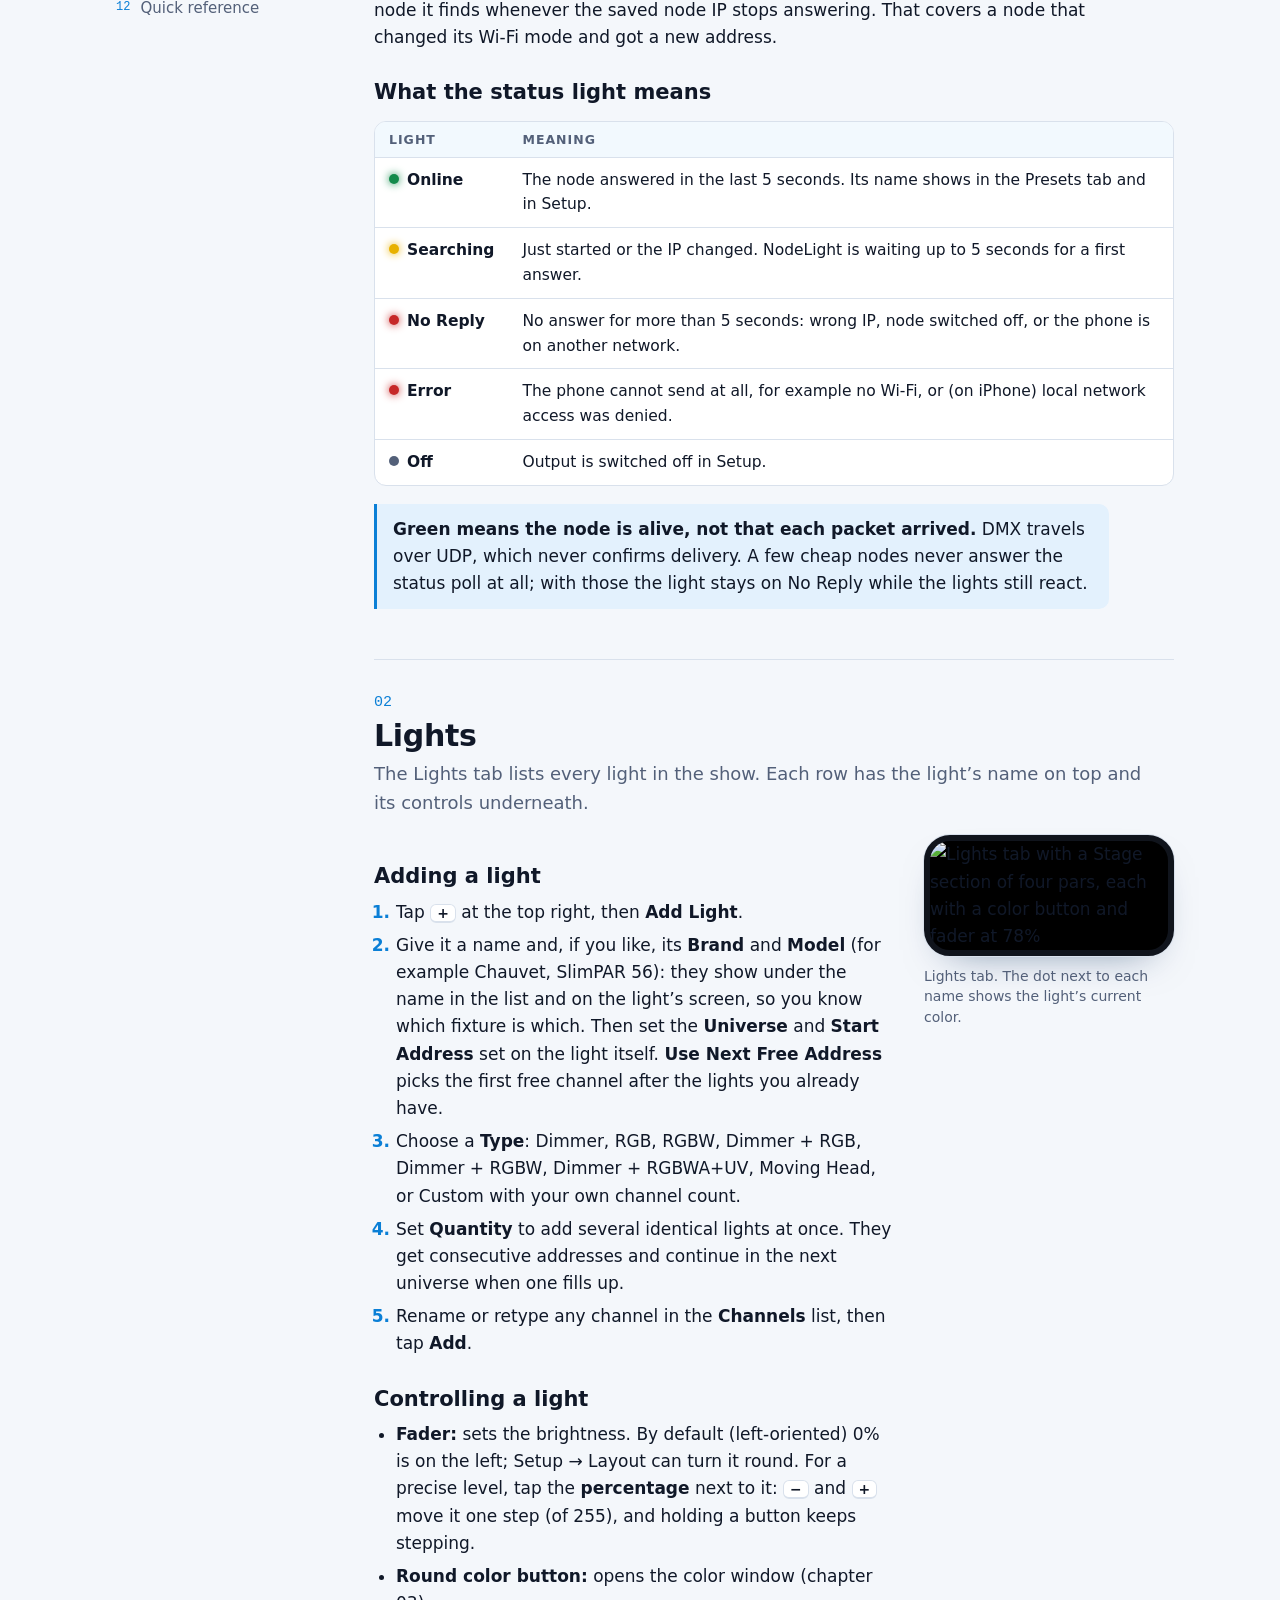
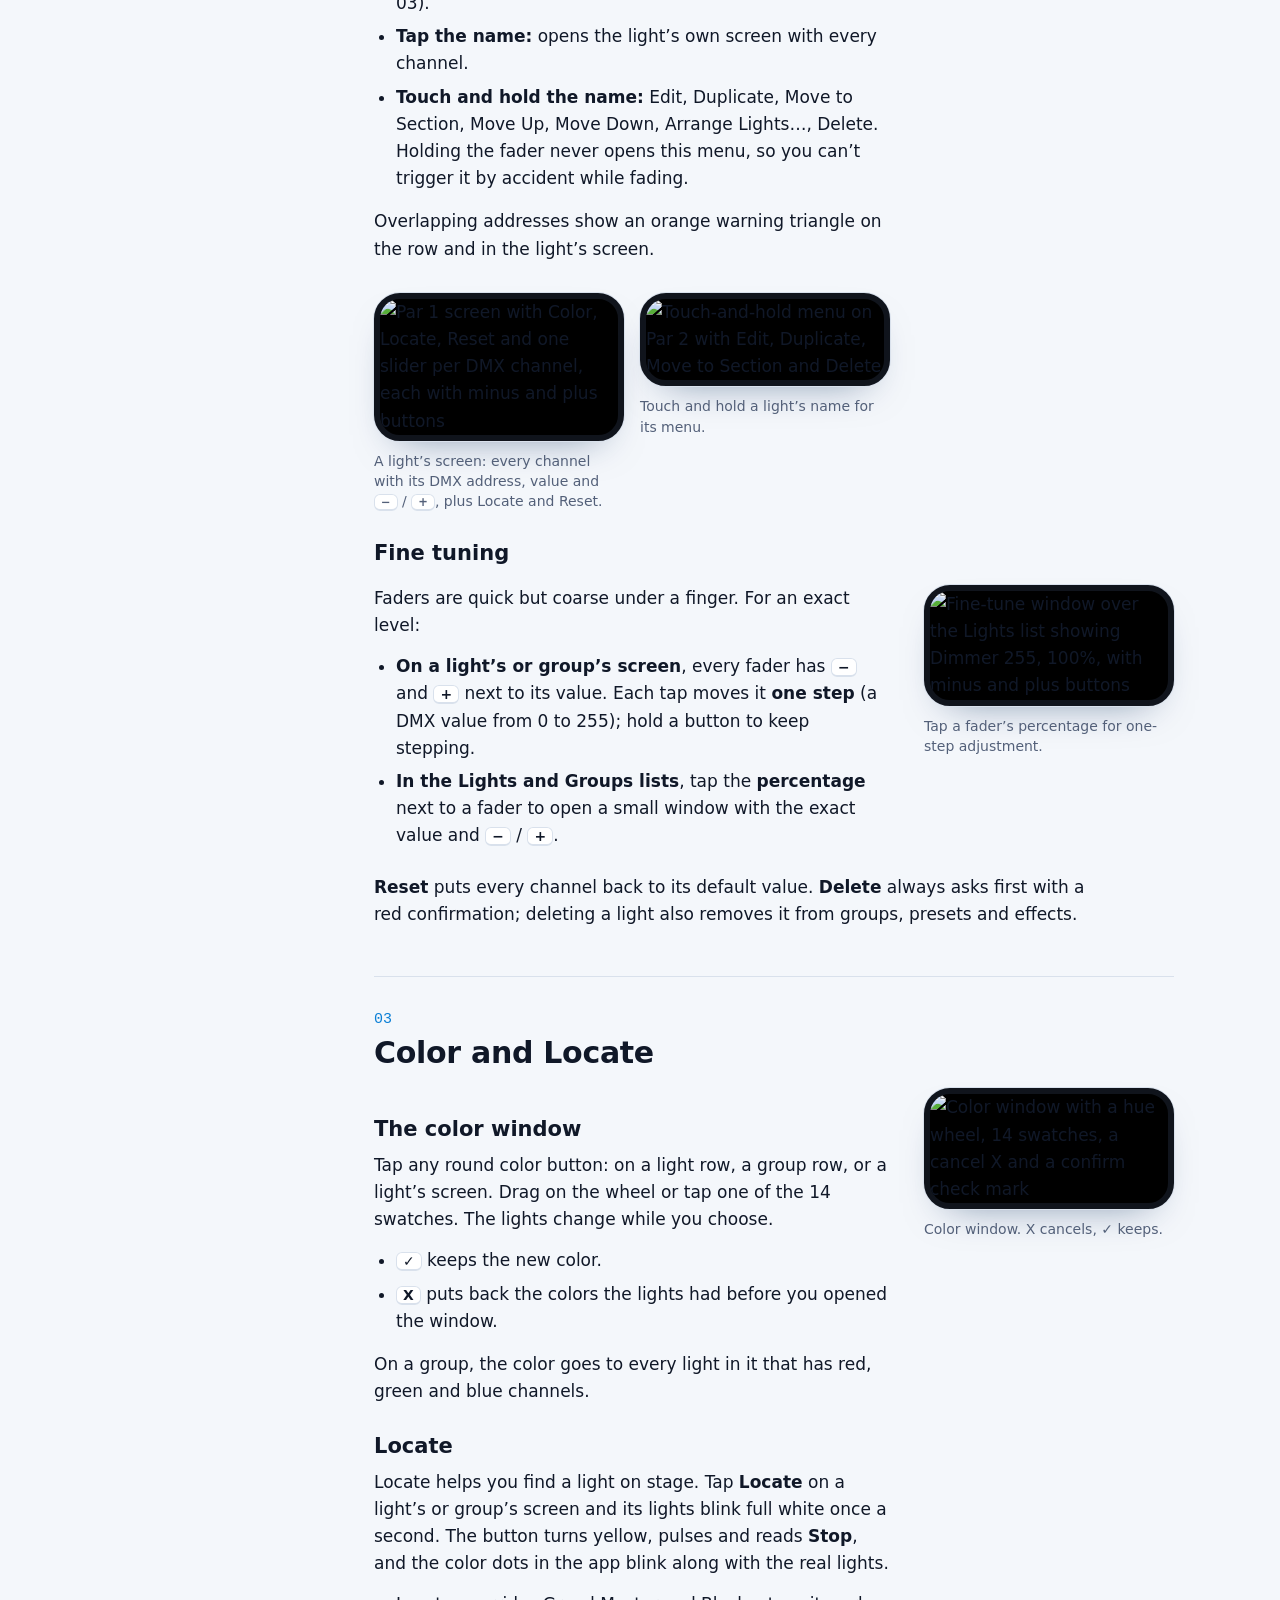
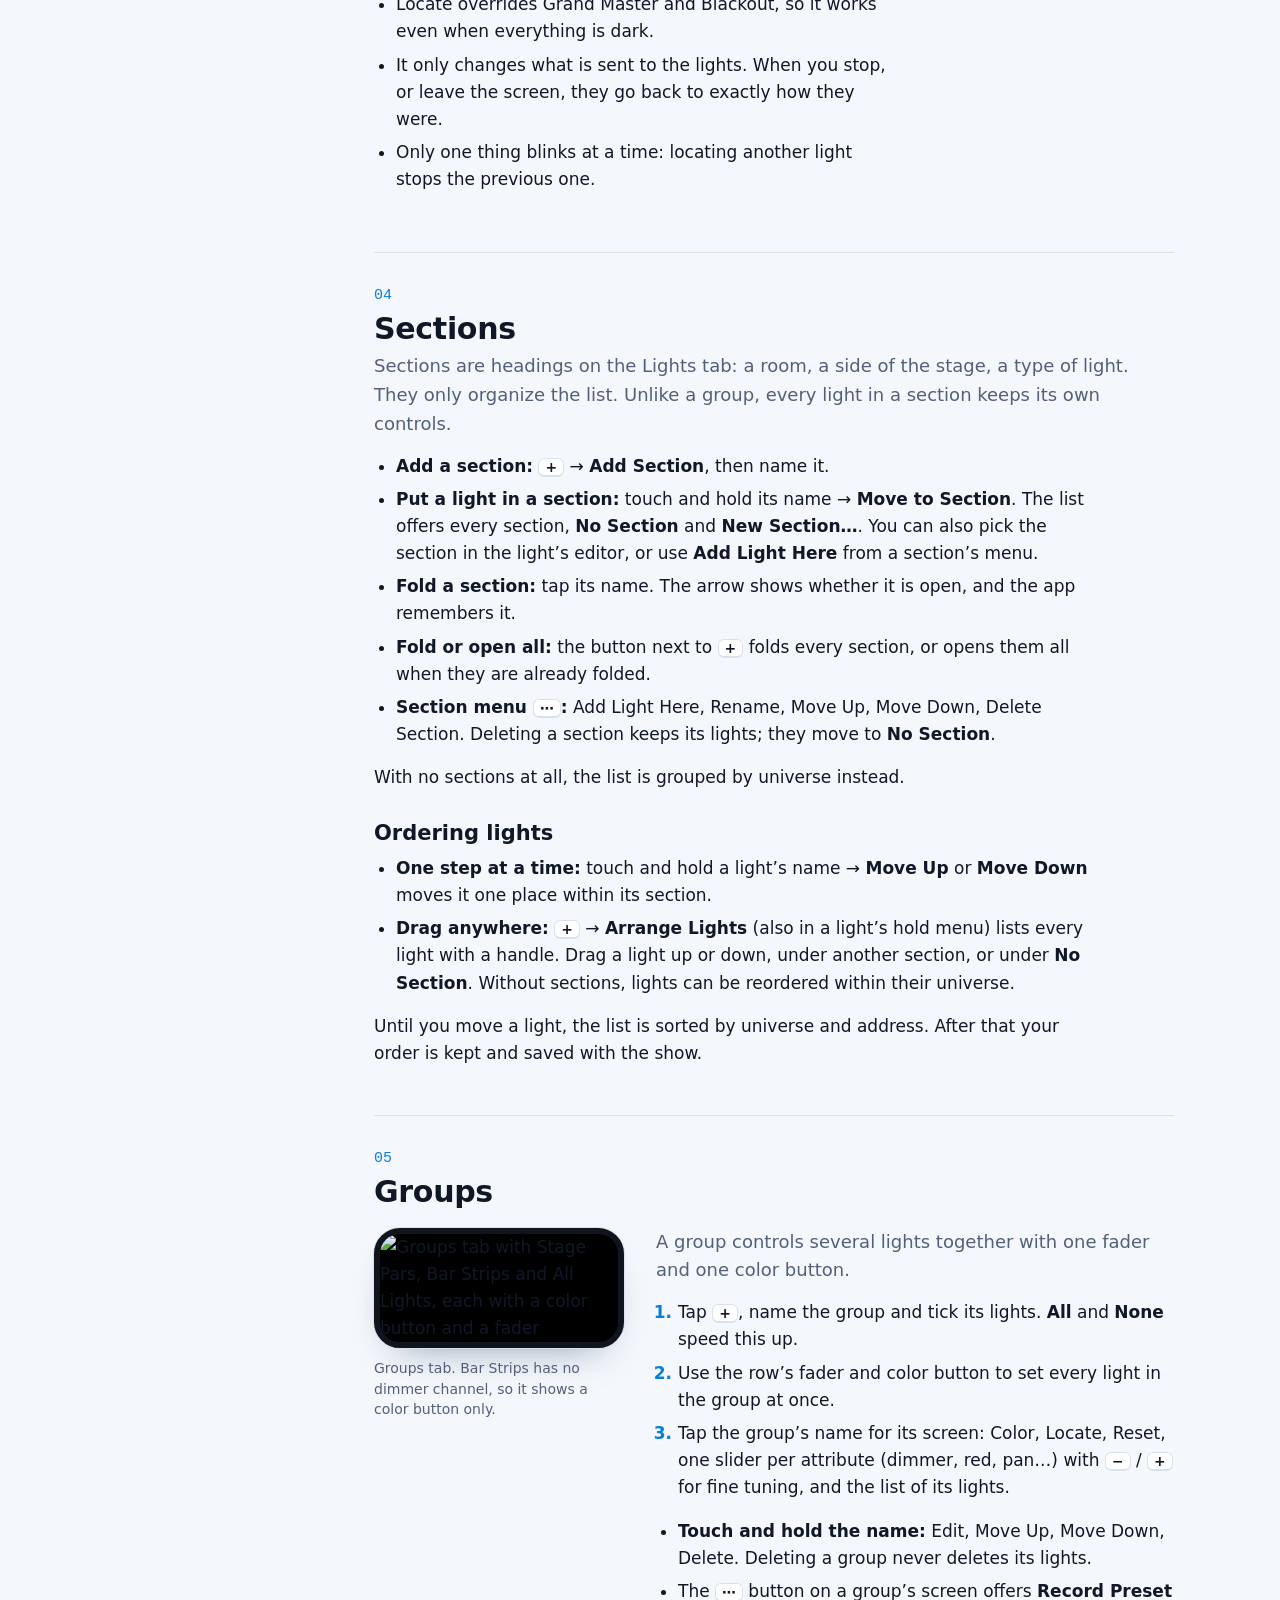
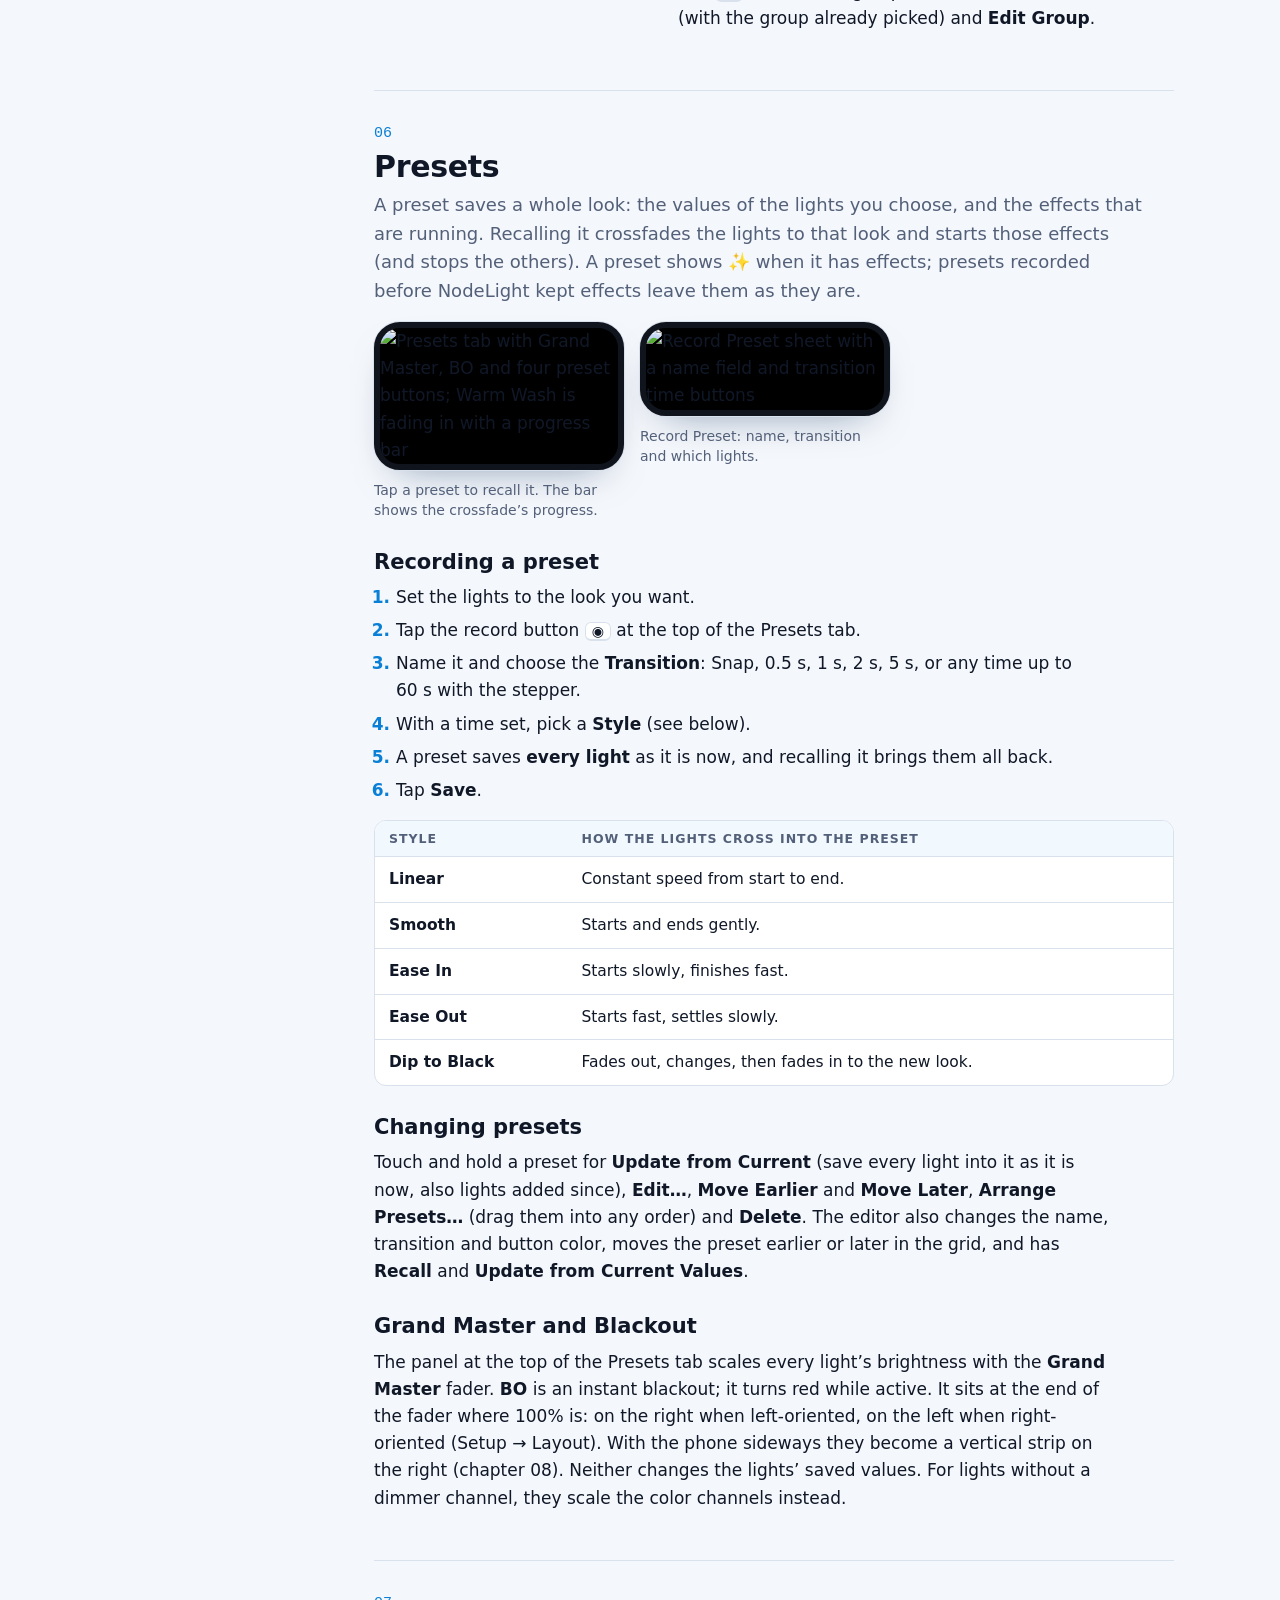
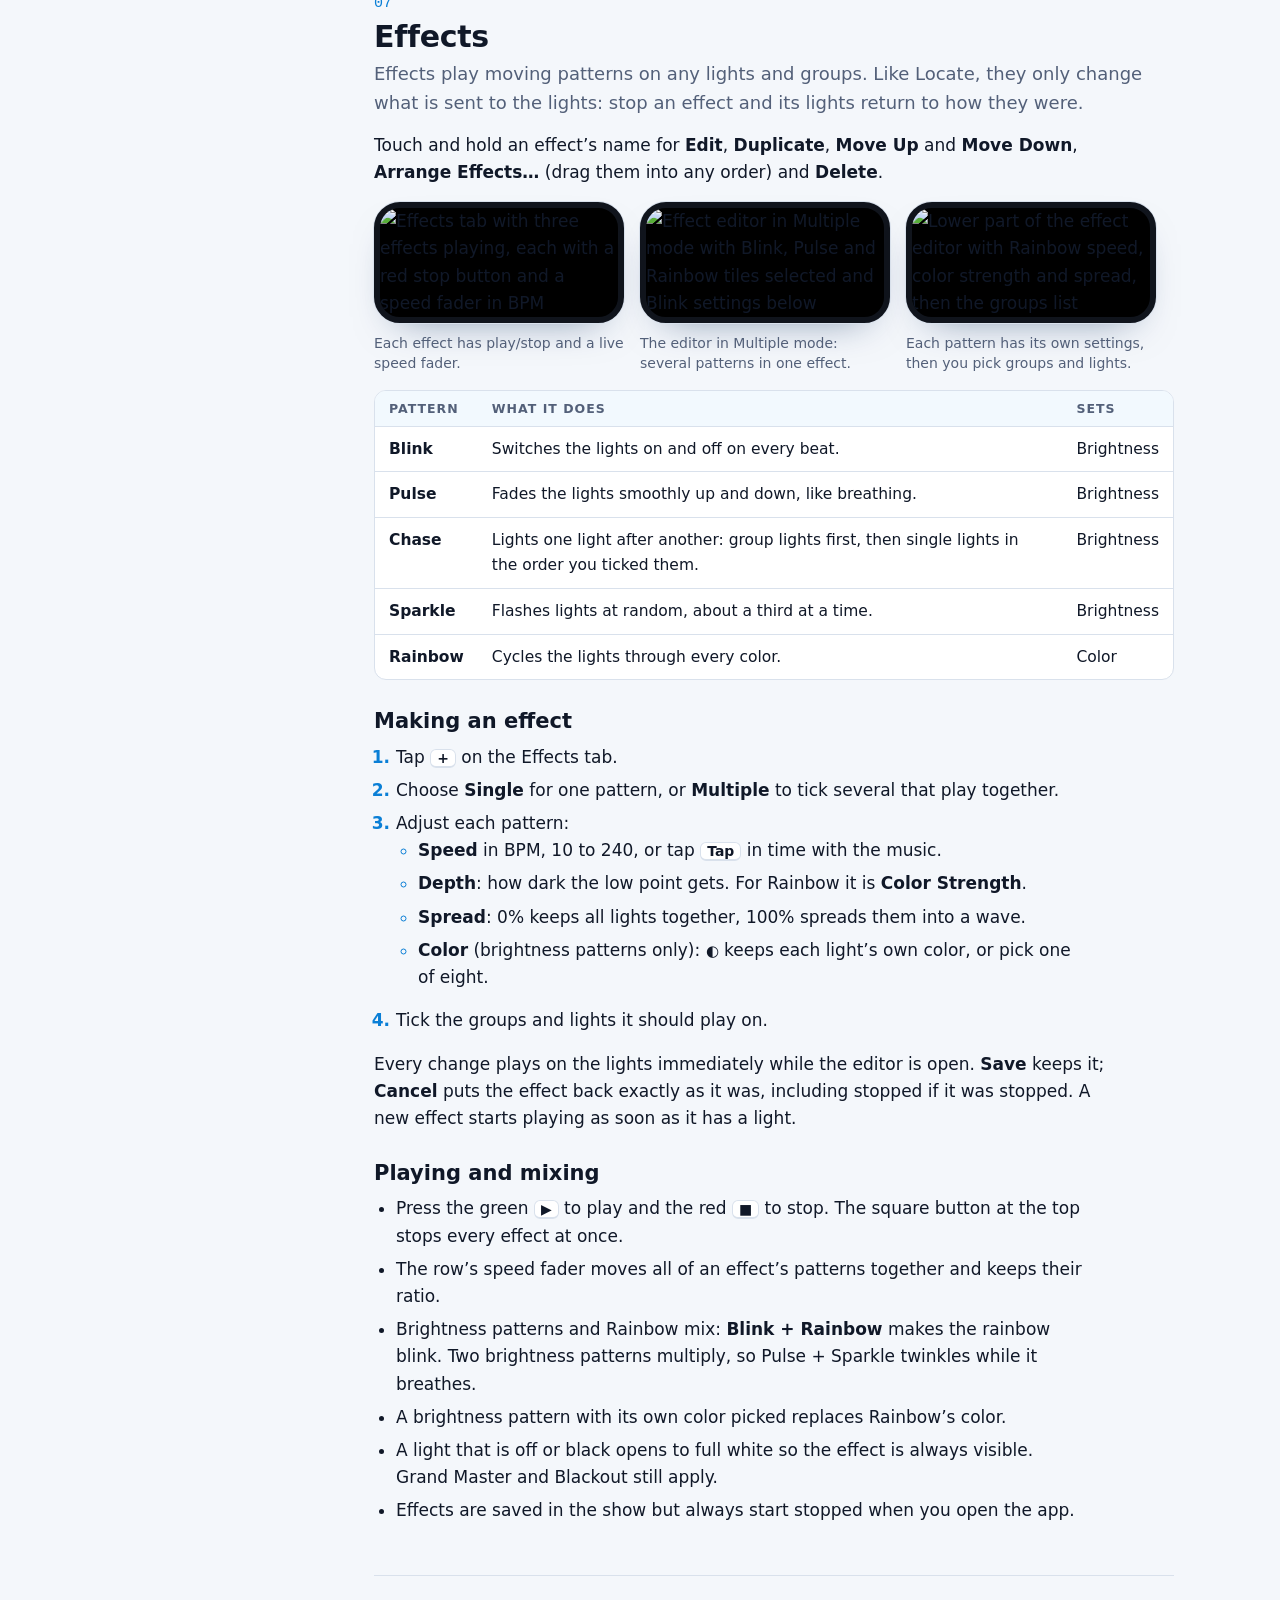
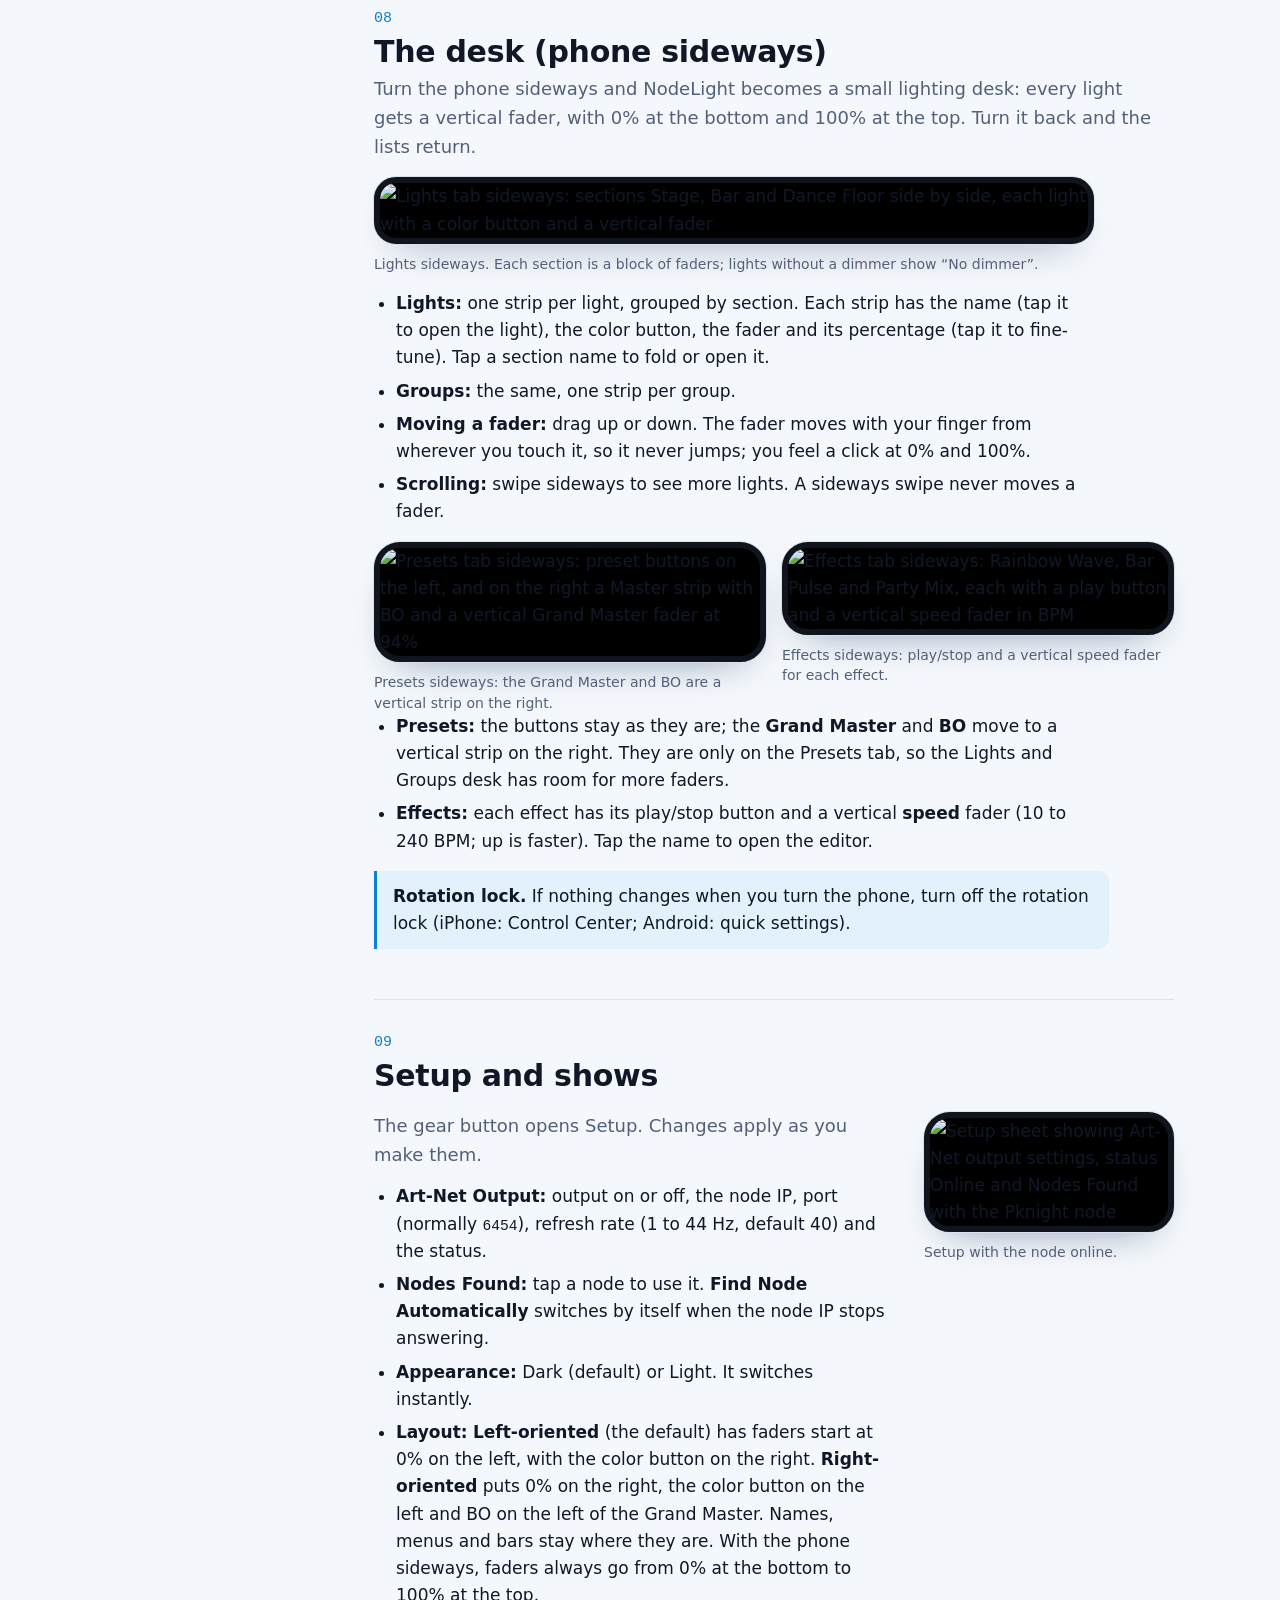
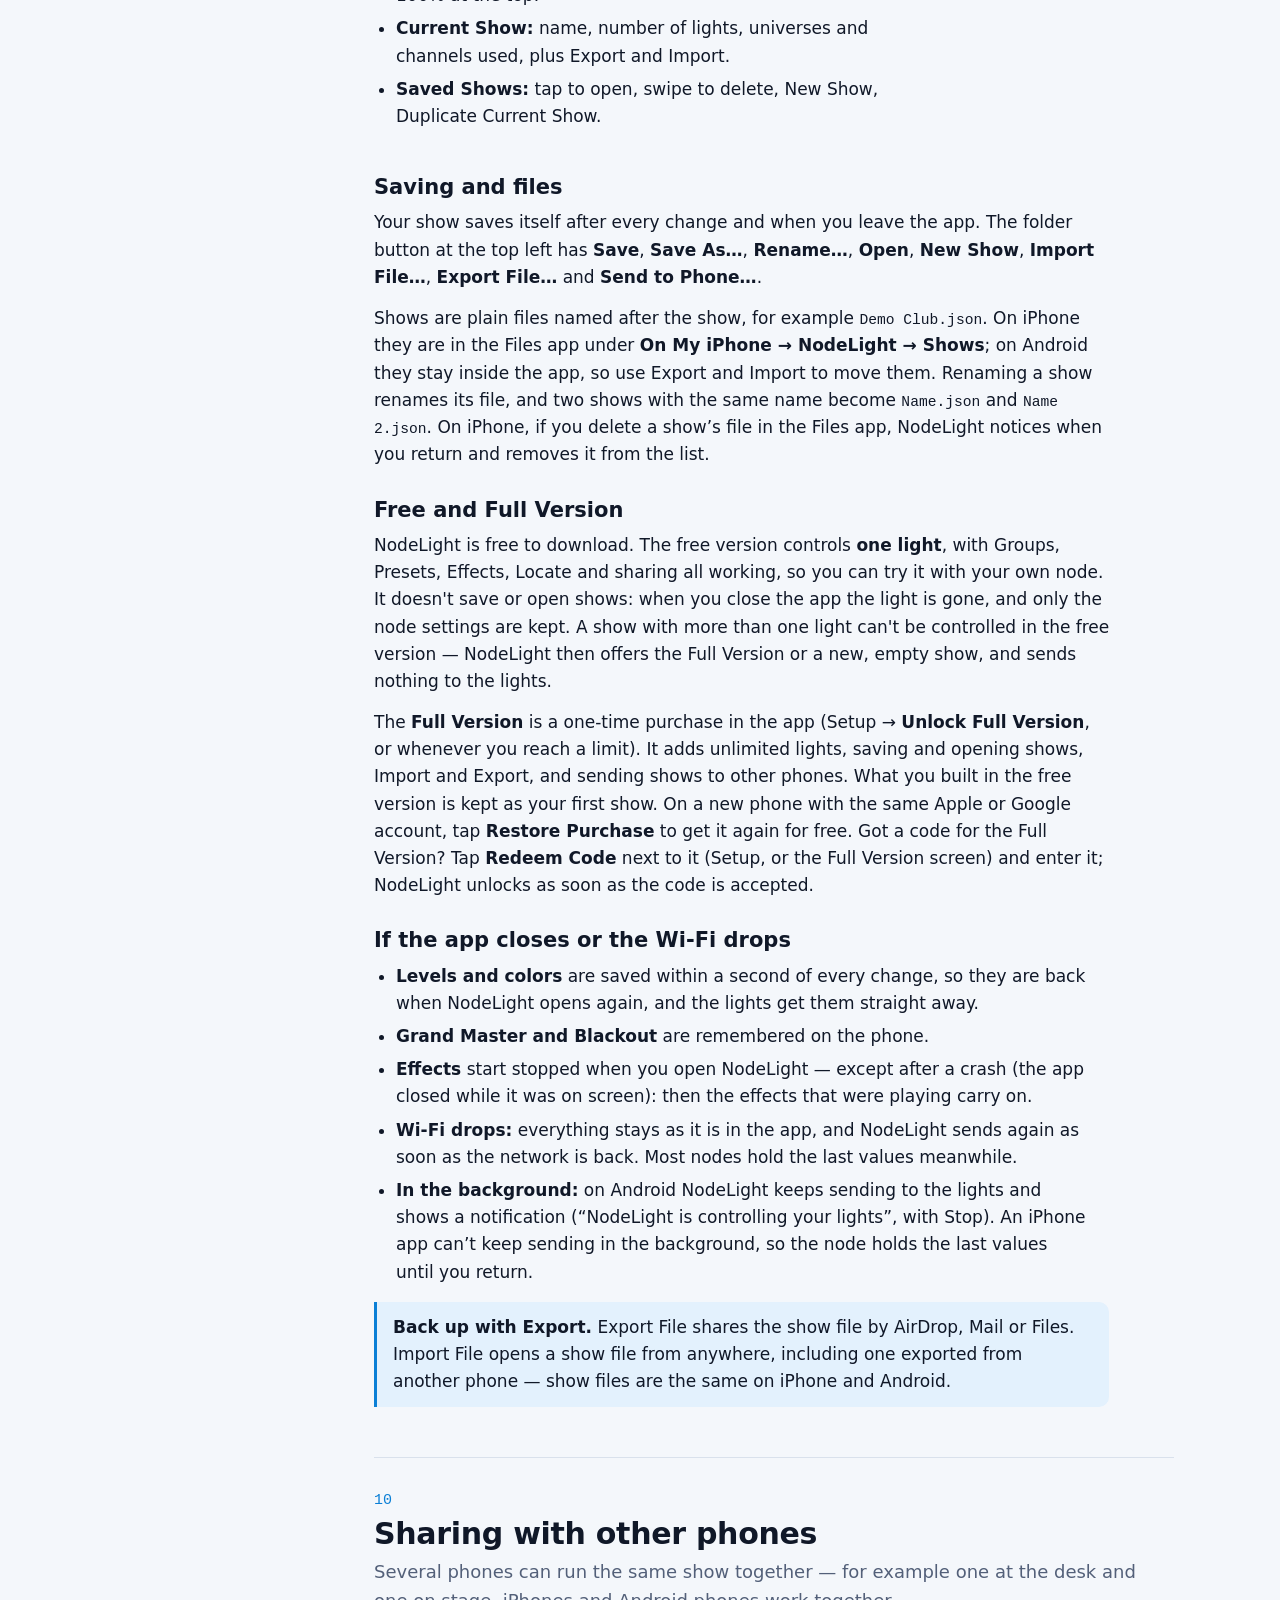
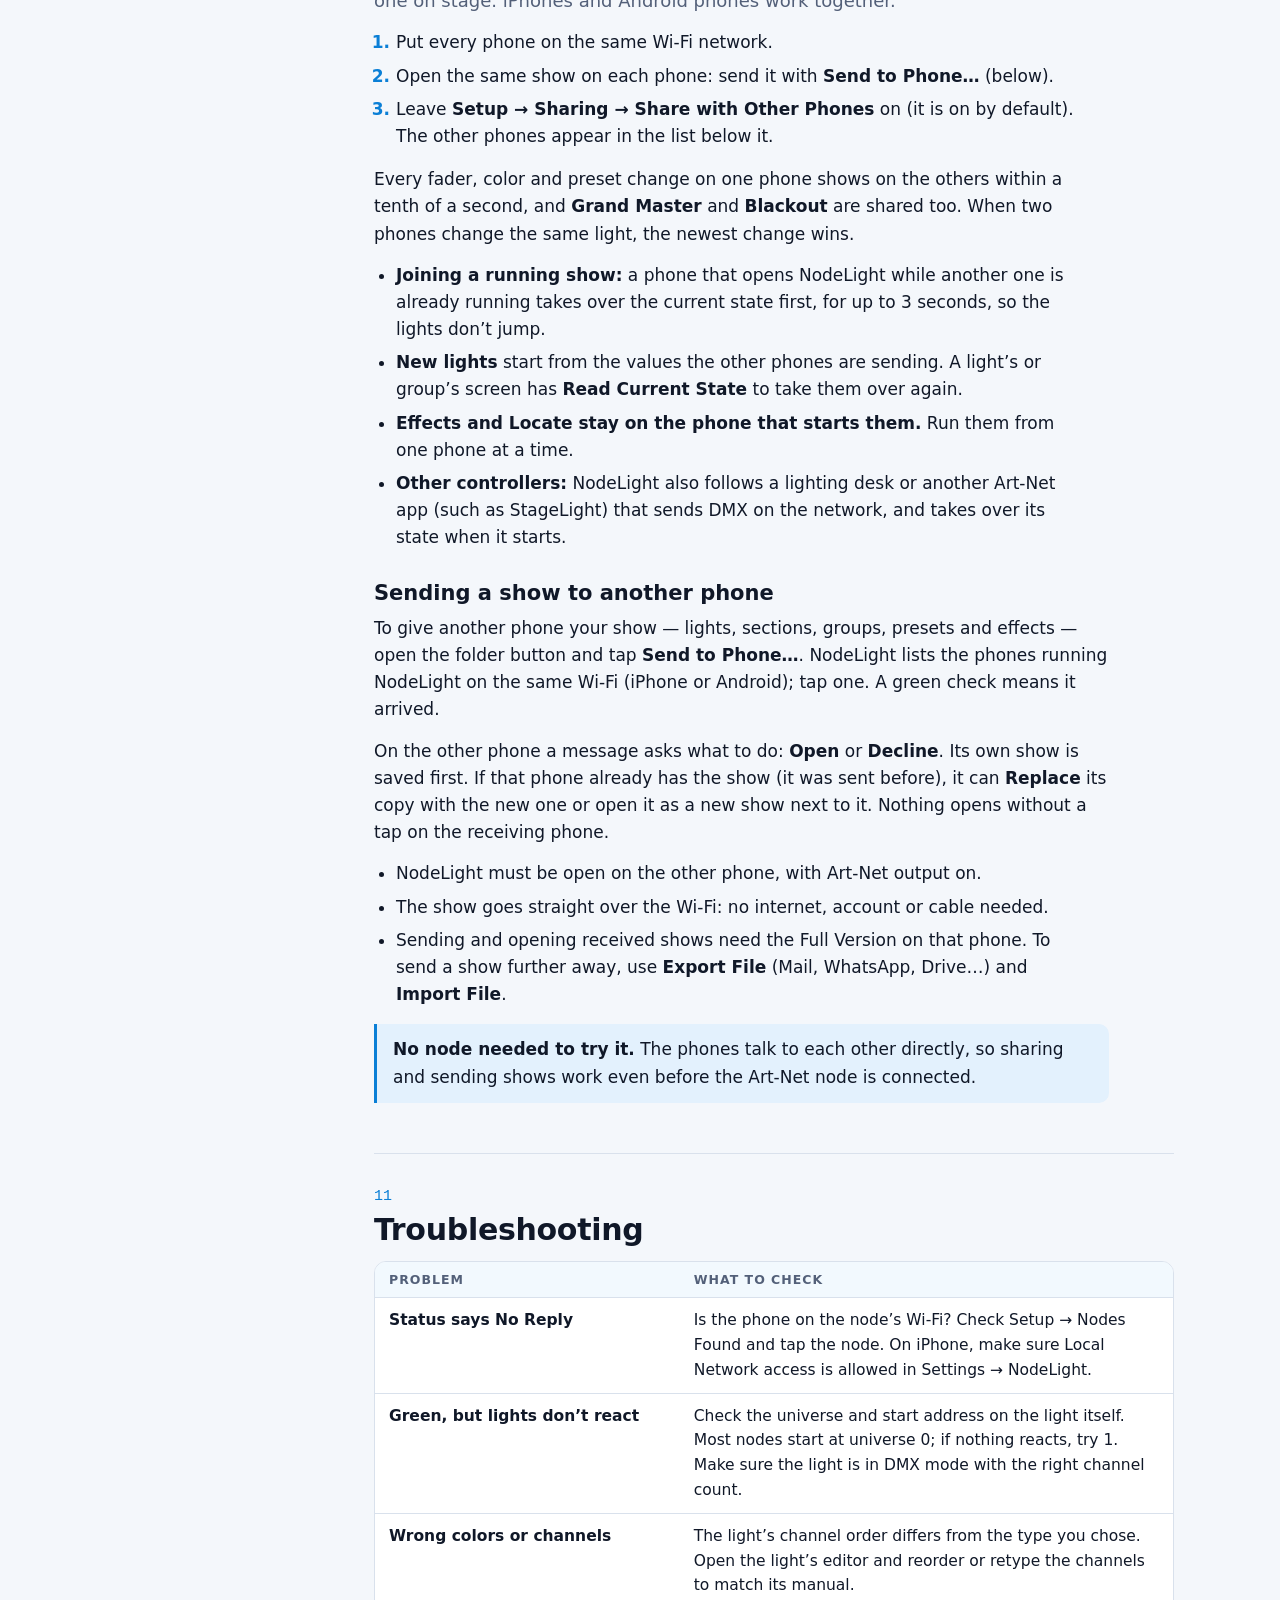
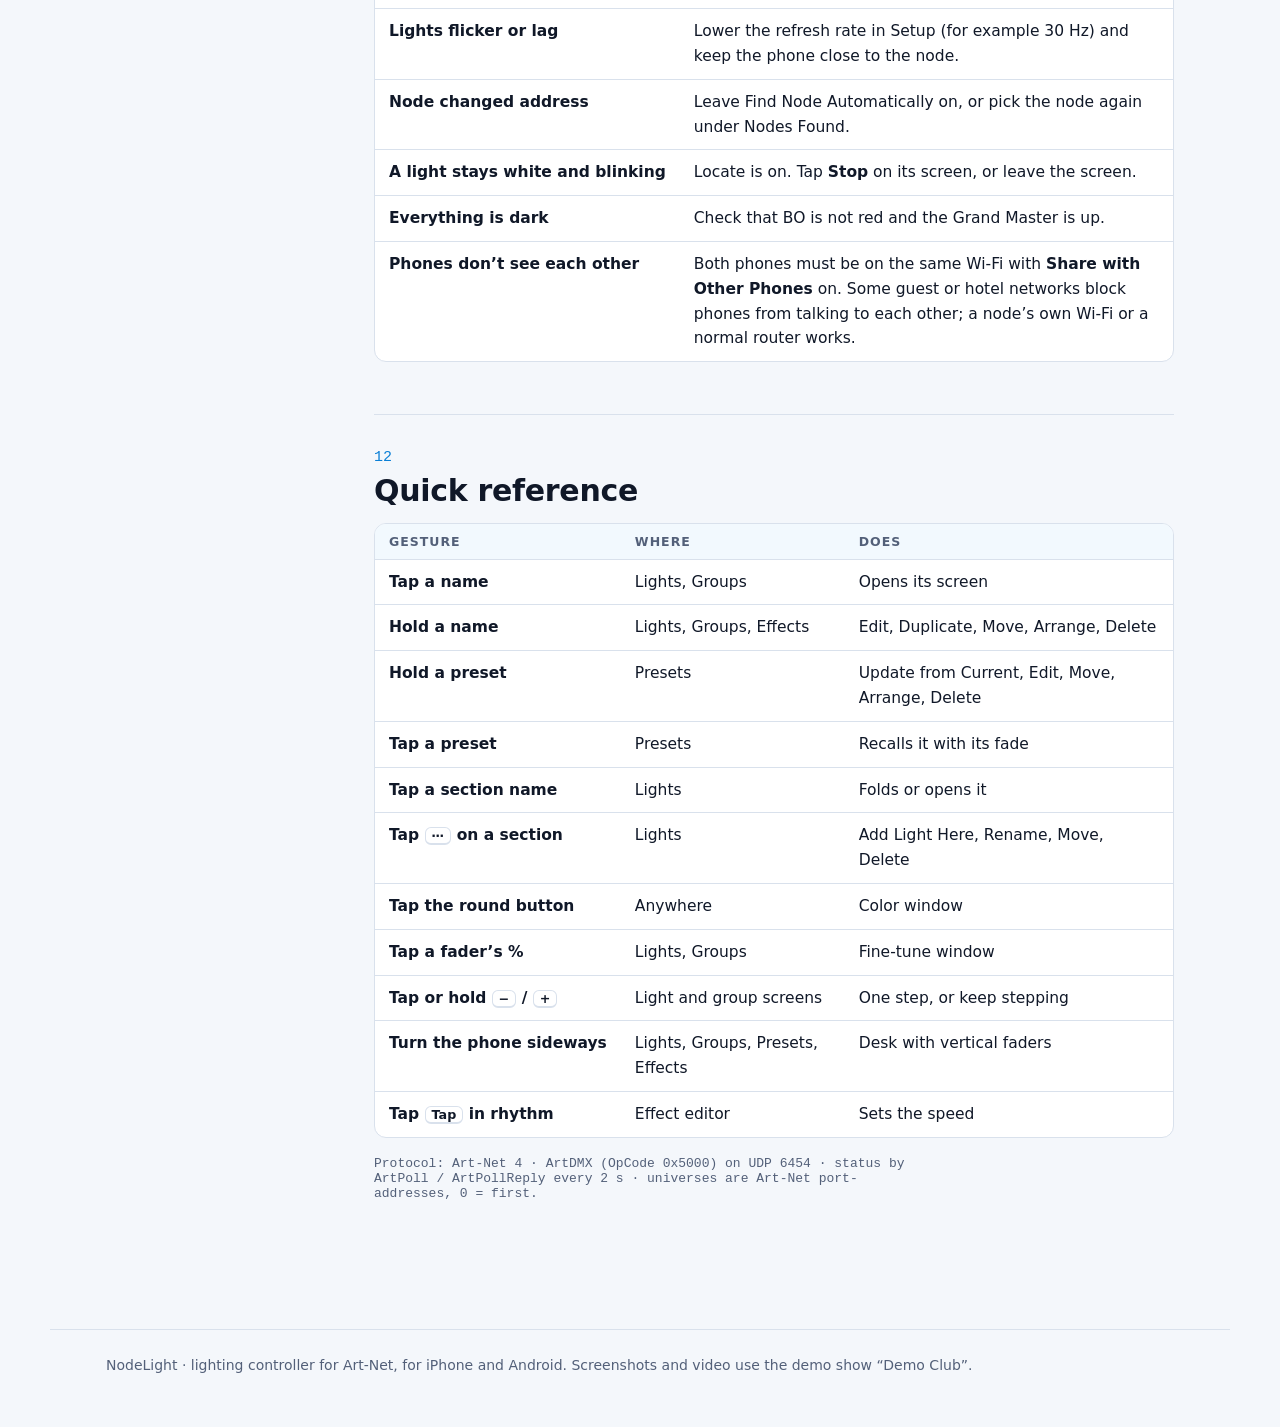
==== commit c8d65a04: "Manual: presets keep the running effects Co-Authored-By: Claude Opus 5.5 <noreply@anthropic.com>" ====
--- a/manual/index.html
+++ b/manual/index.html
@@ -388,7 +388,7 @@
     <!-- 06 -->
     <section class="ch" id="presets">
       <h2><span class="num">06</span>Presets</h2>
-      <p class="intro">A preset saves a whole look: the values of the lights you choose. Recalling it crossfades the lights to that look.</p>
+      <p class="intro">A preset saves a whole look: the values of the lights you choose, and the effects that are running. Recalling it crossfades the lights to that look and starts those effects (and stops the others). A preset shows ✨ when it has effects; presets recorded before NodeLight kept effects leave them as they are.</p>
 
       <div class="shots">
         <figure>
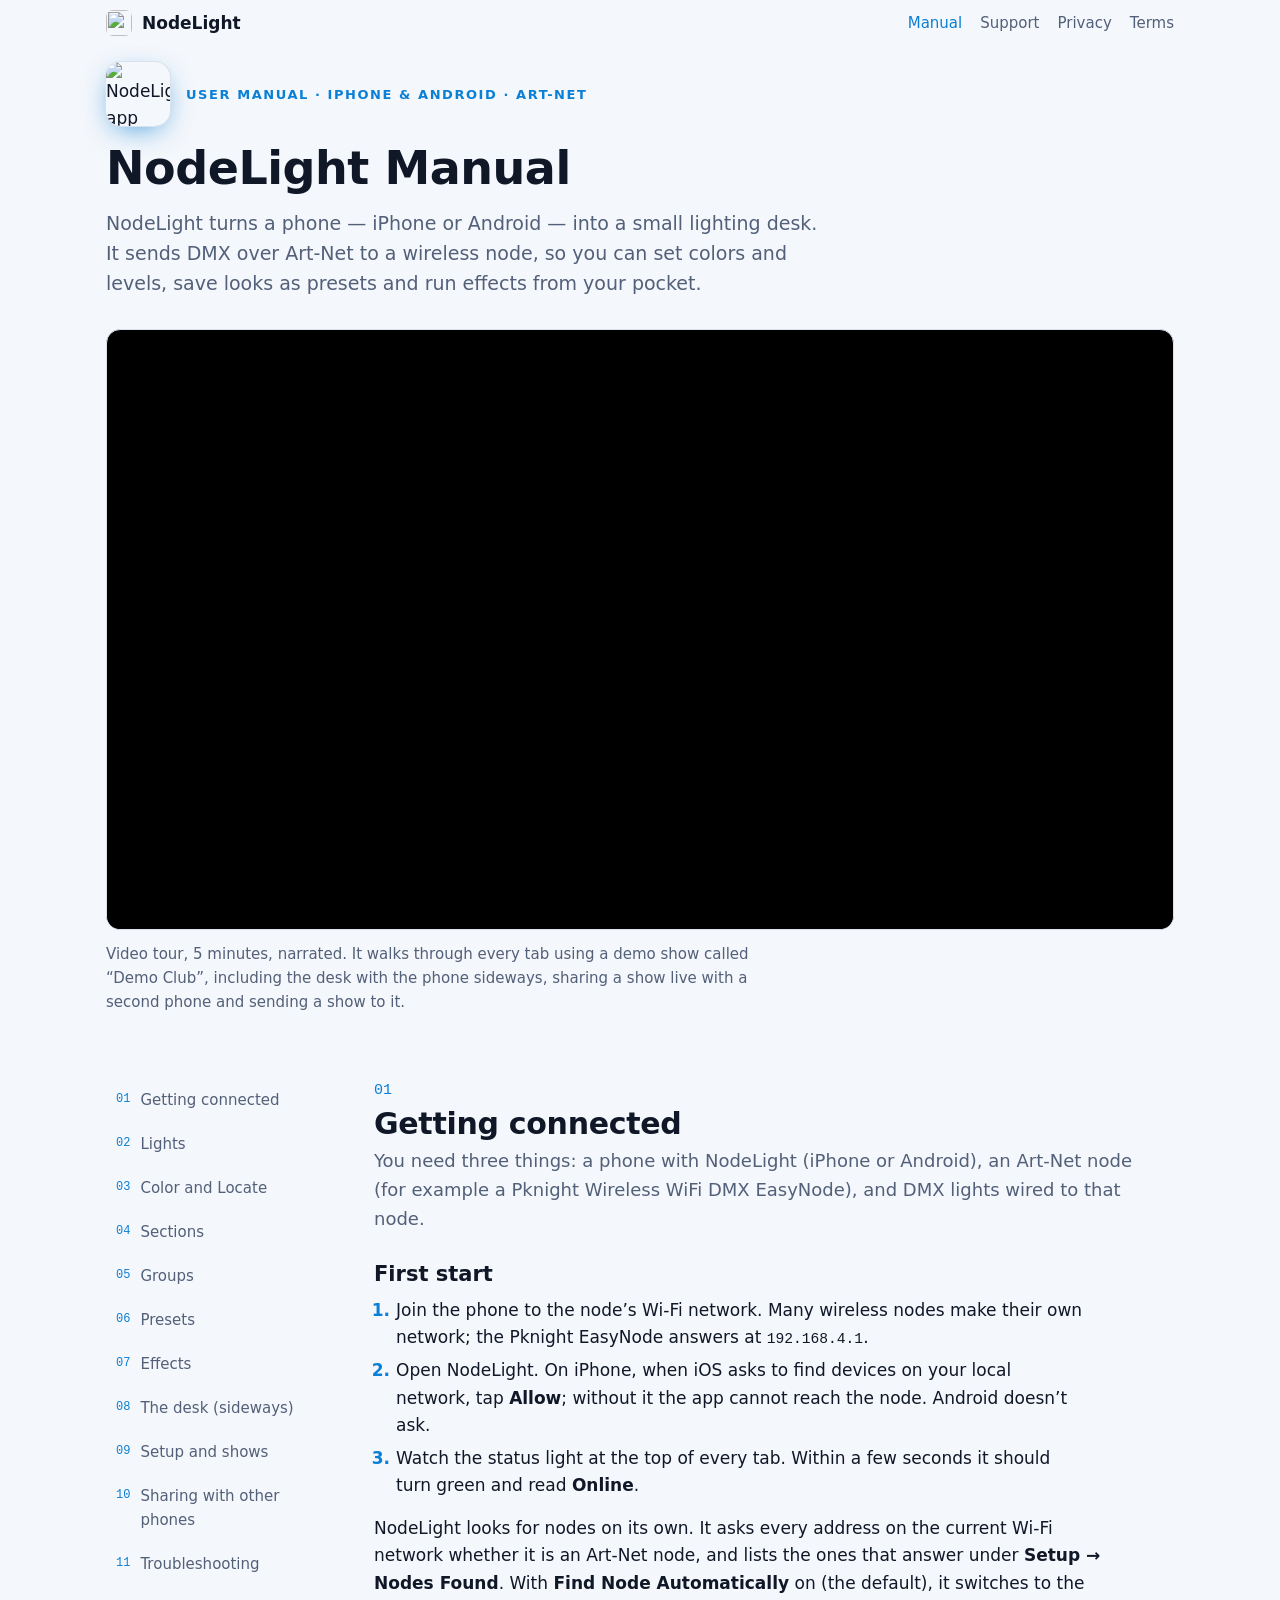
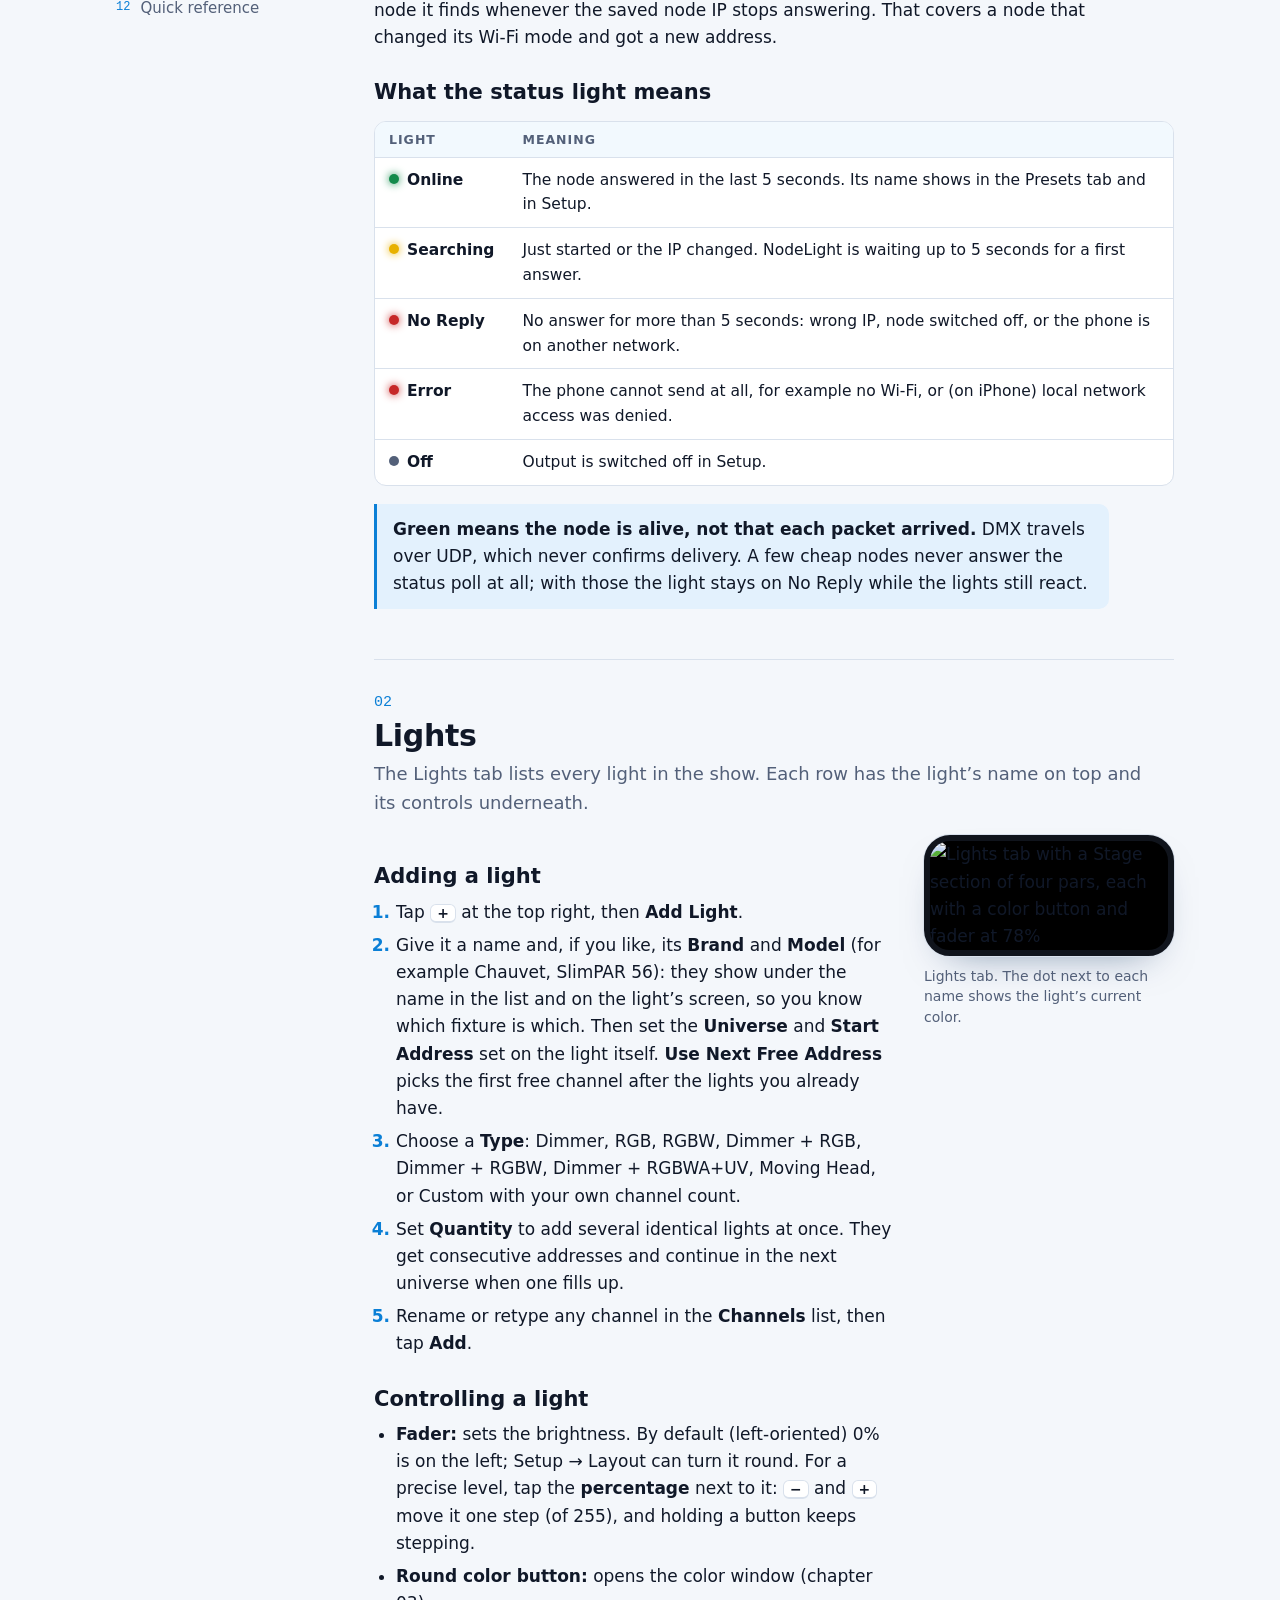
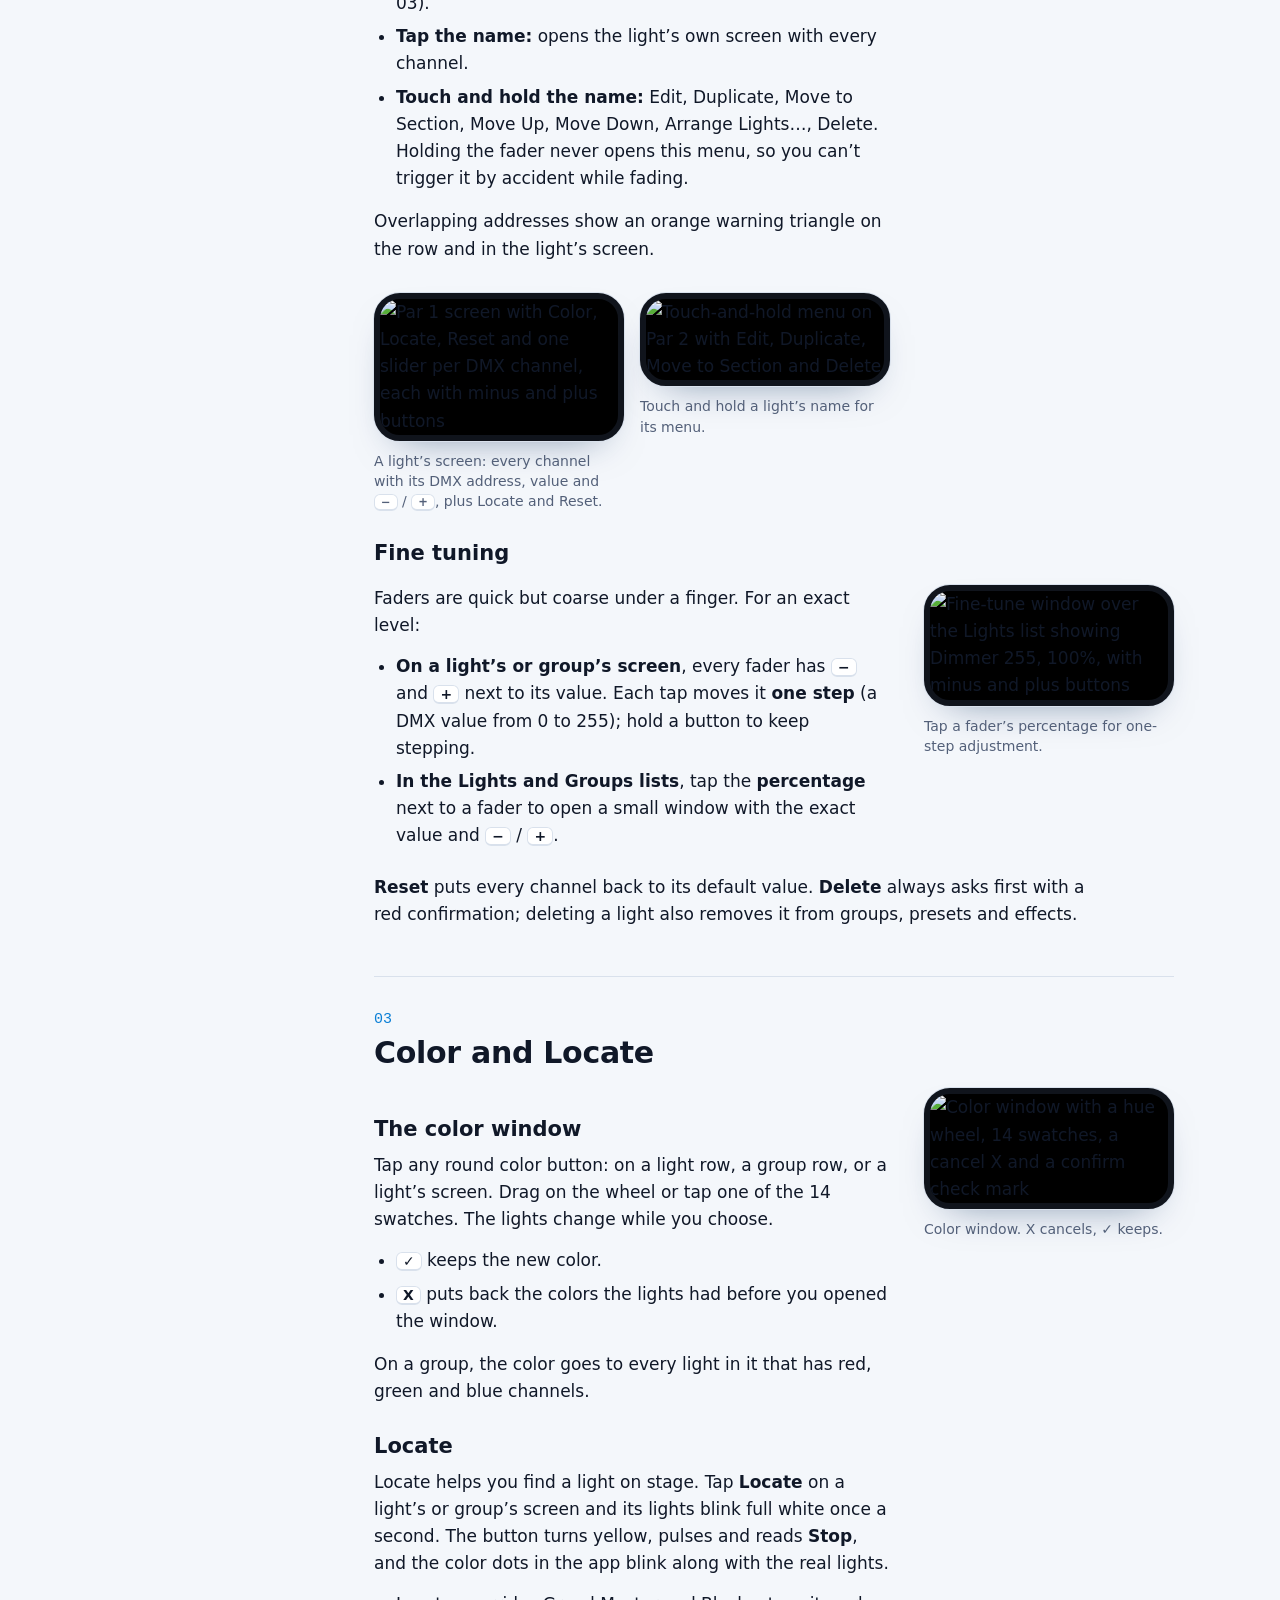
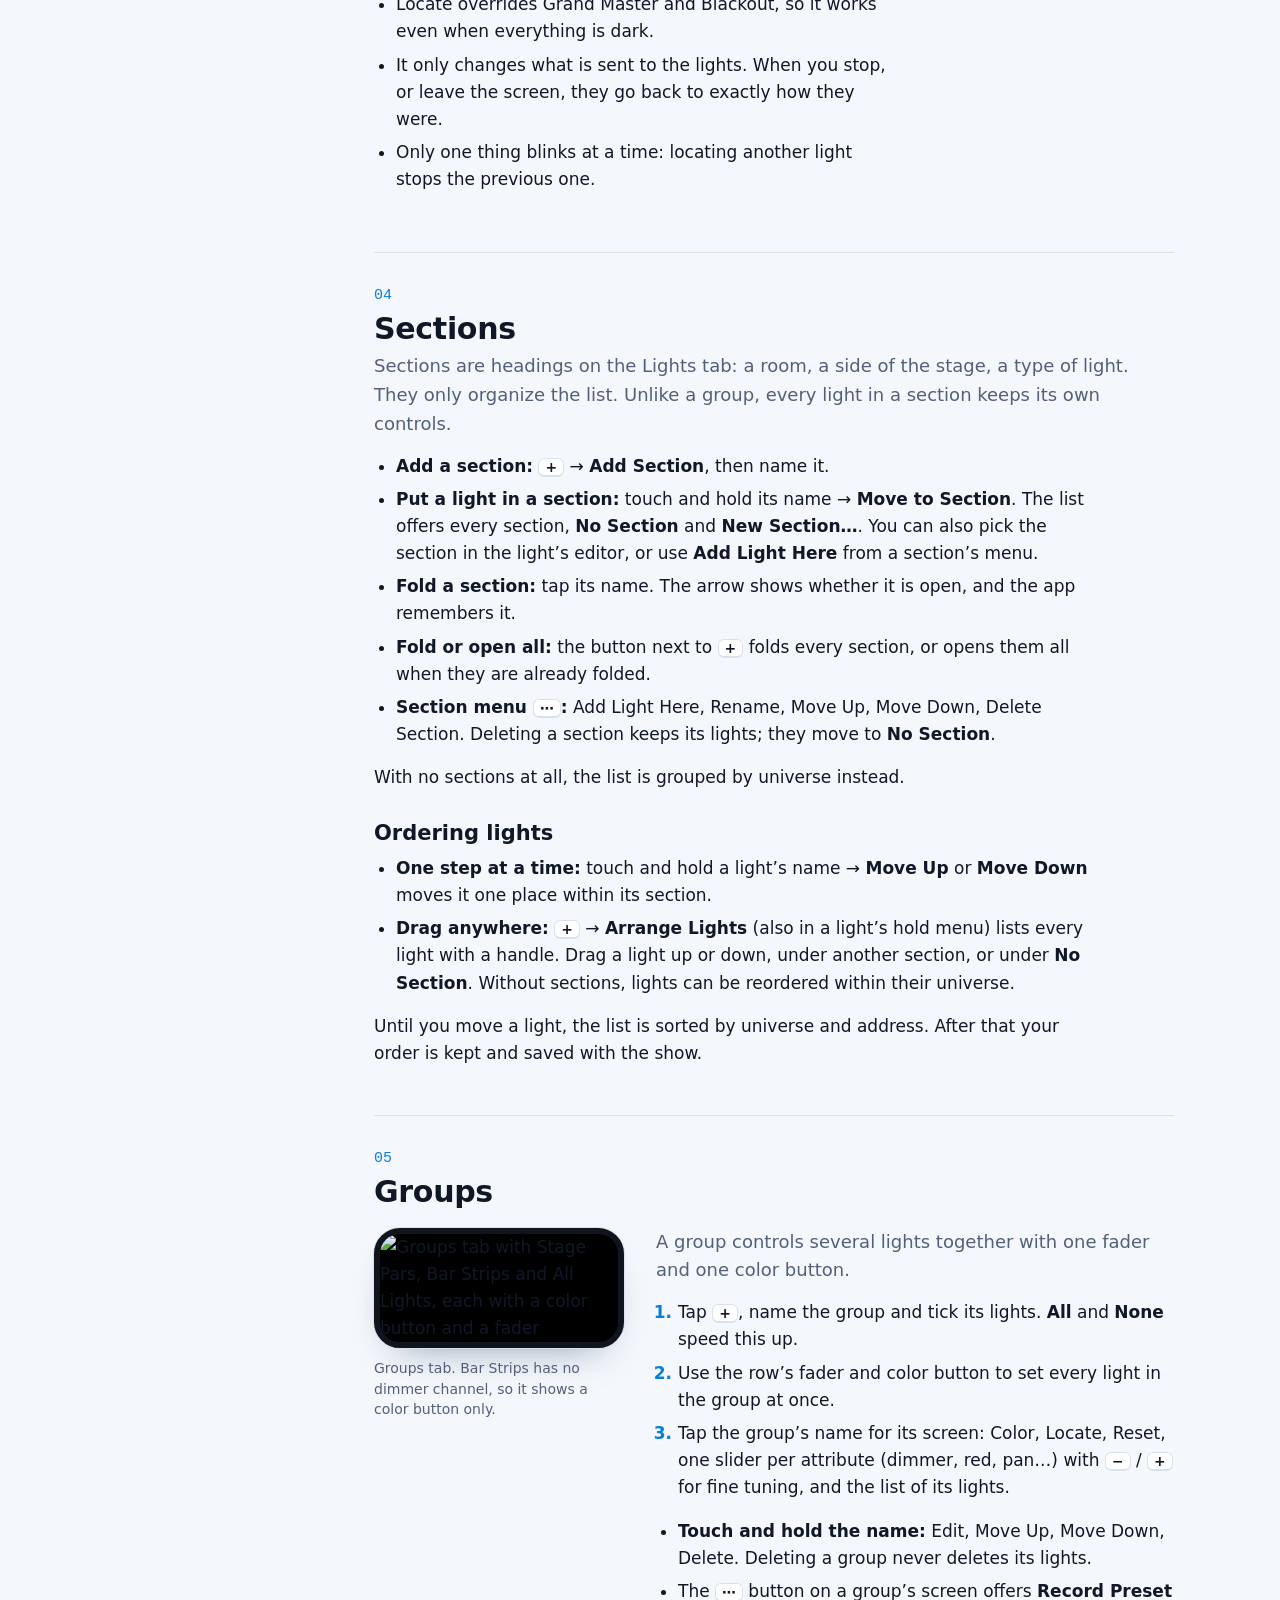
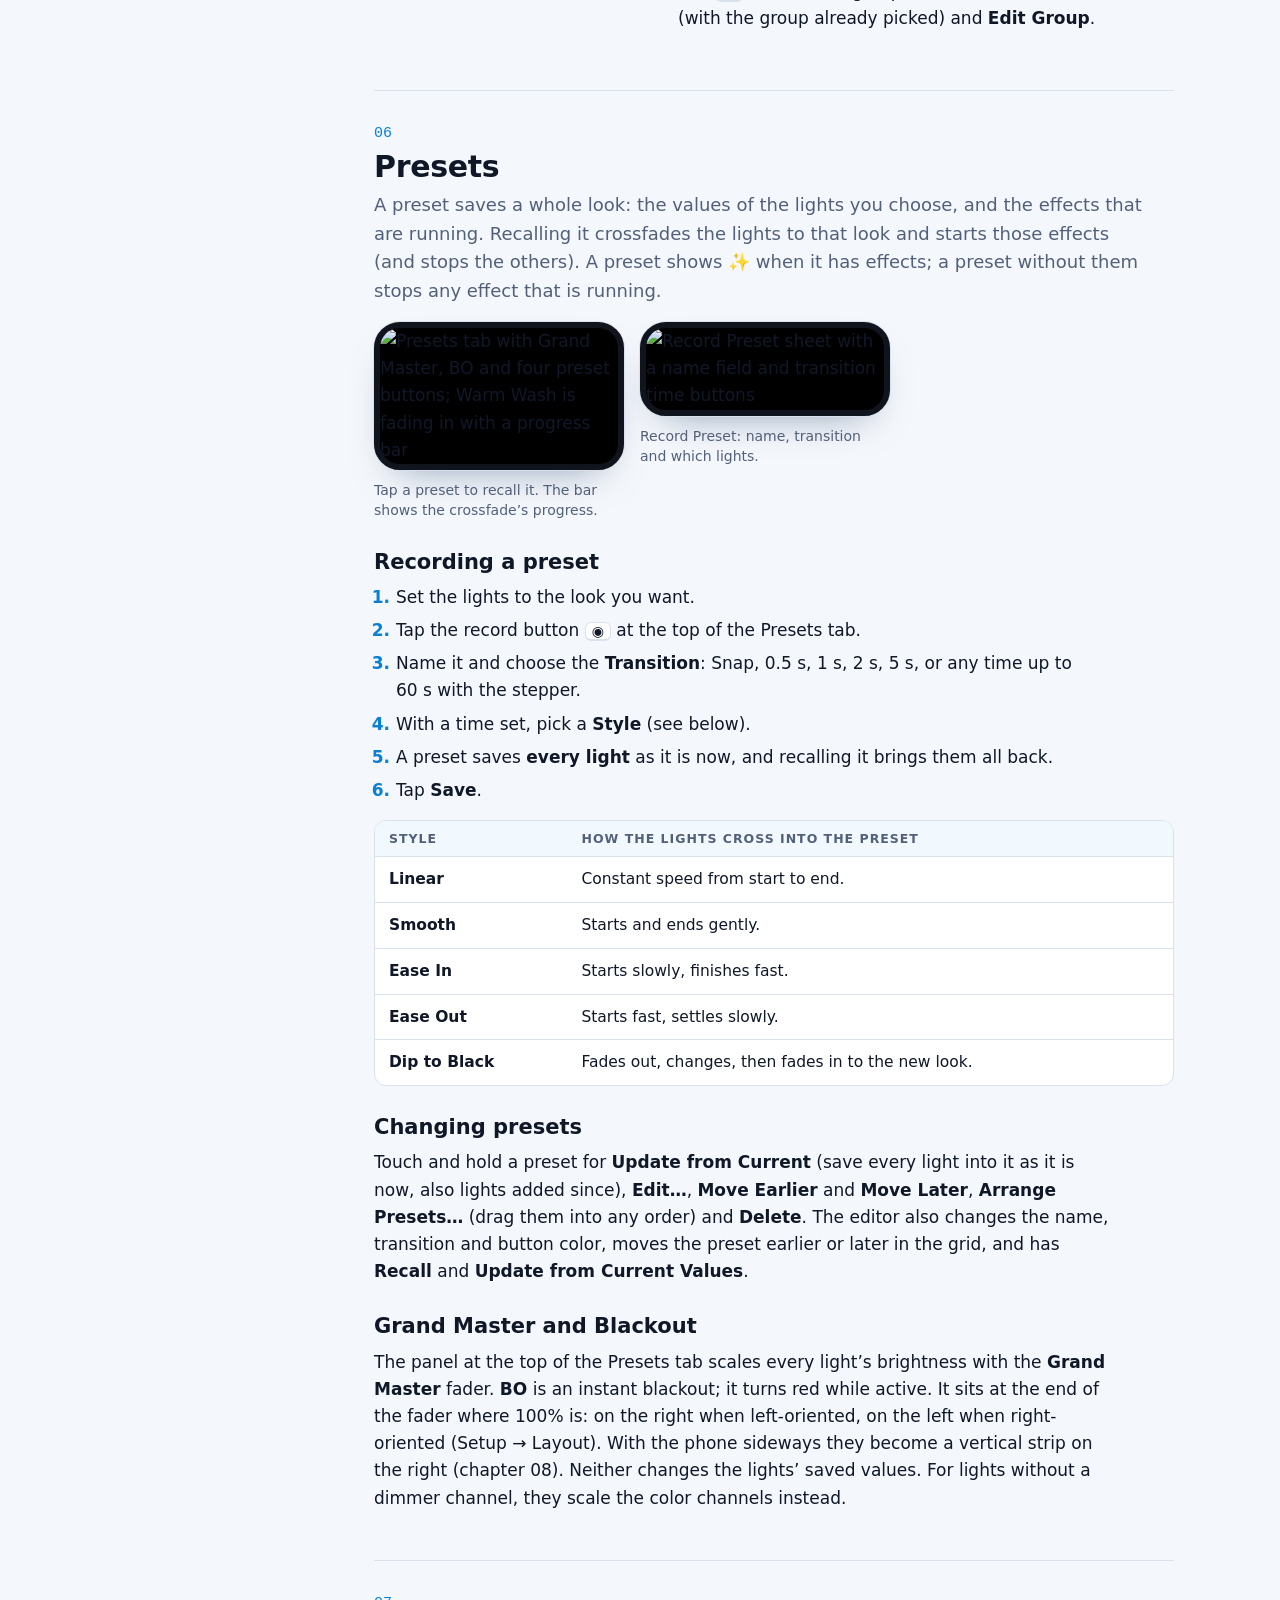
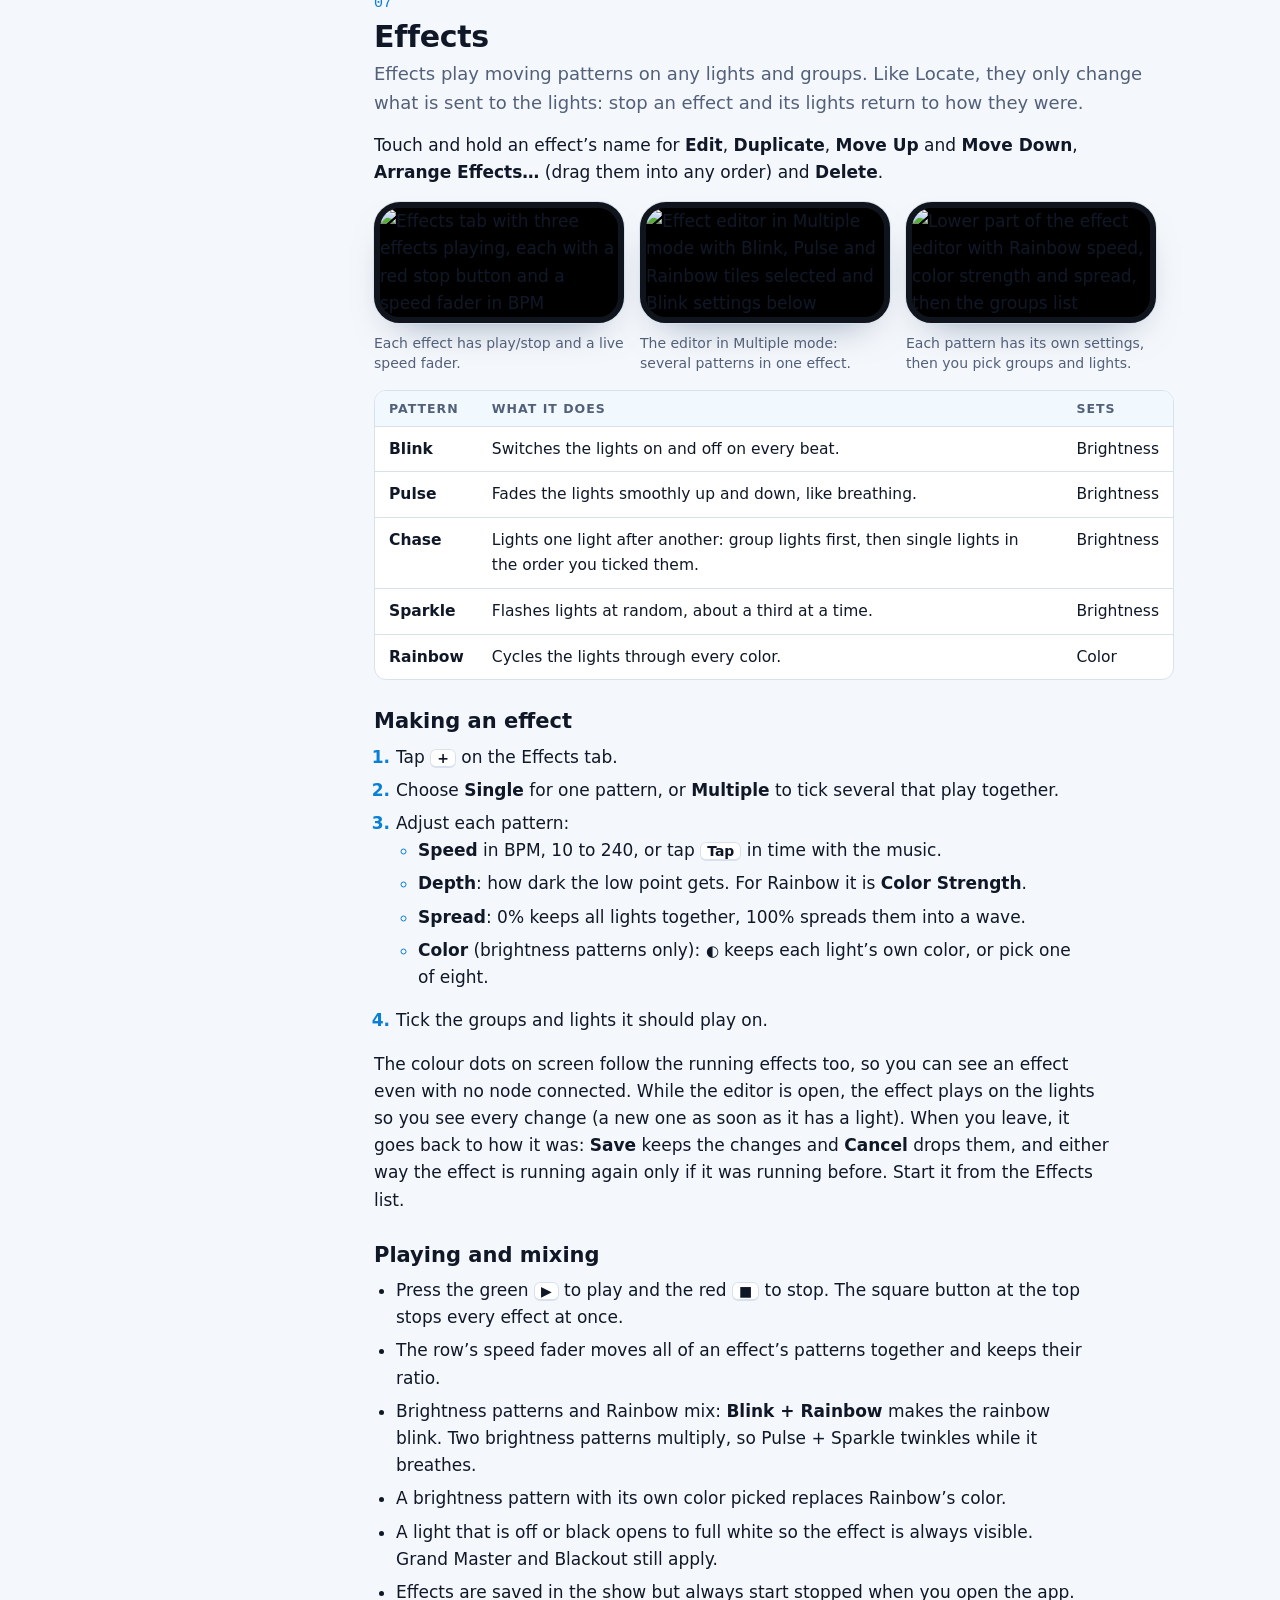
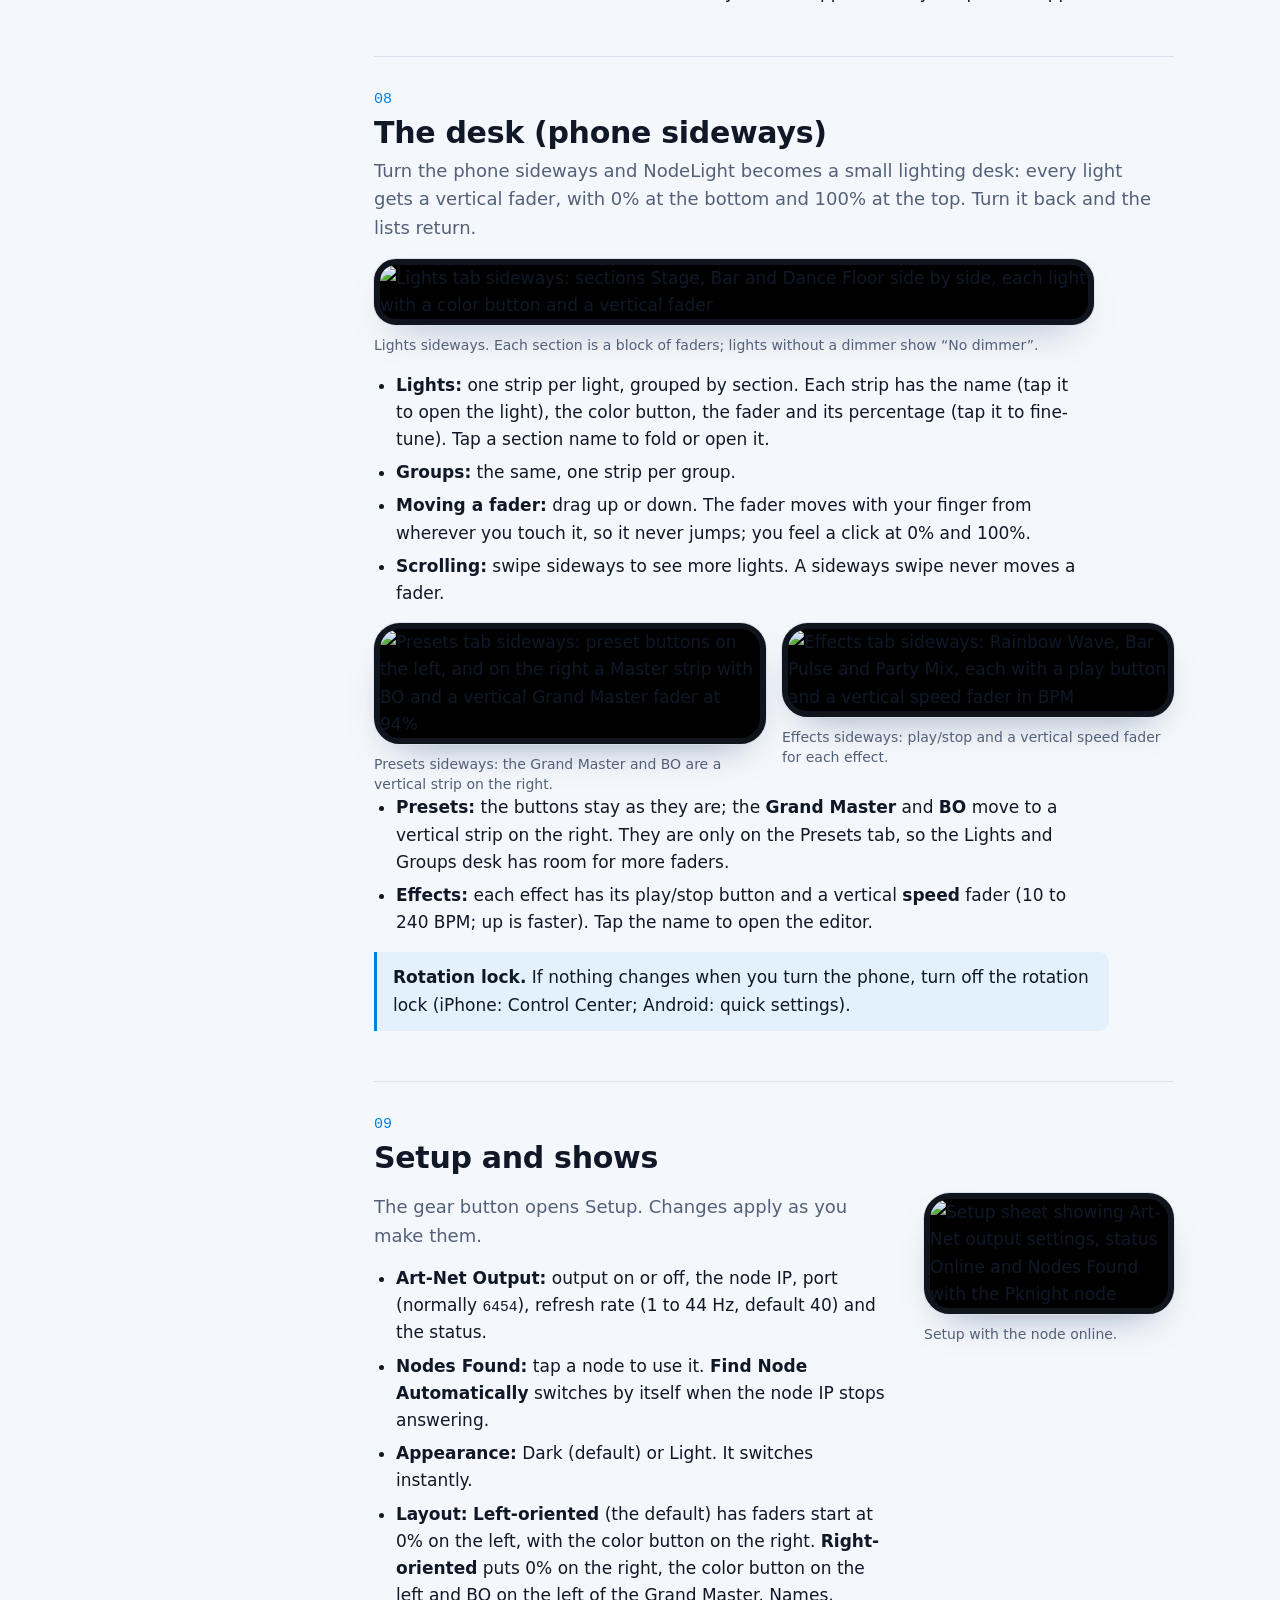
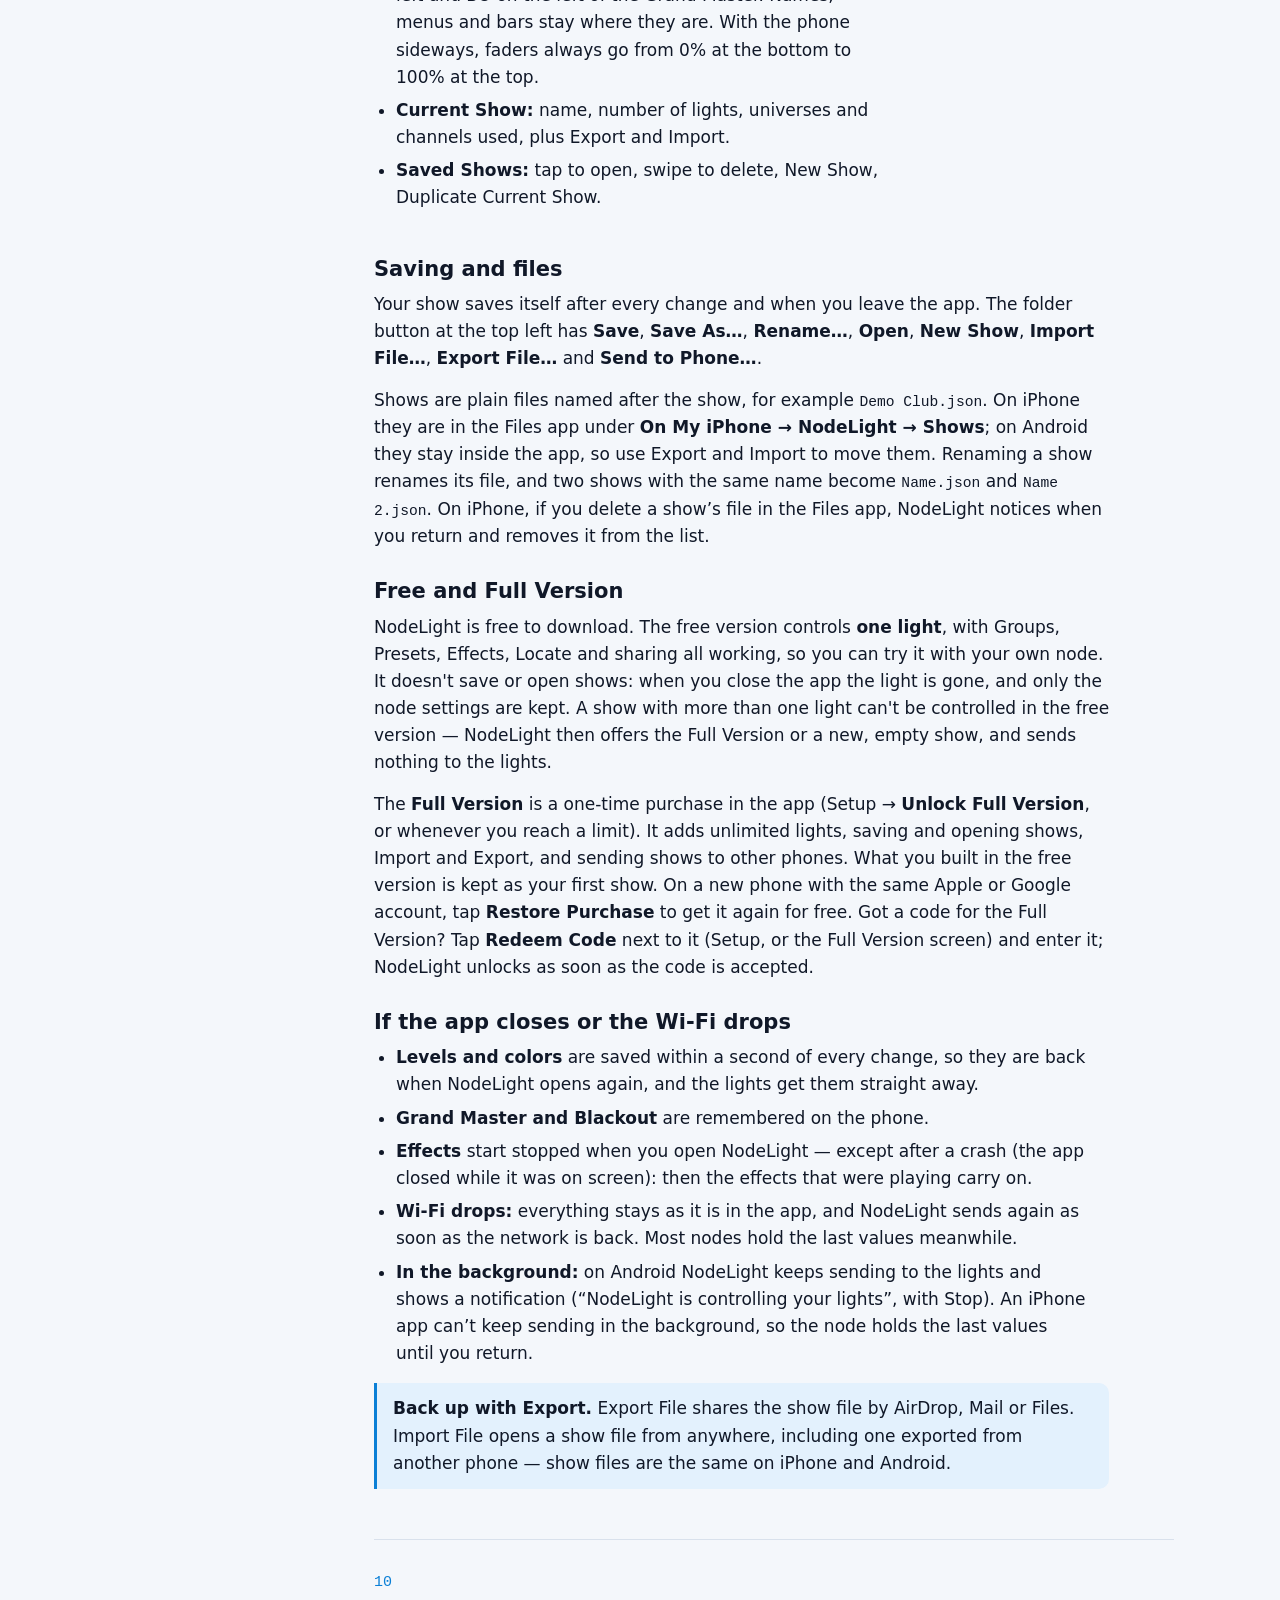
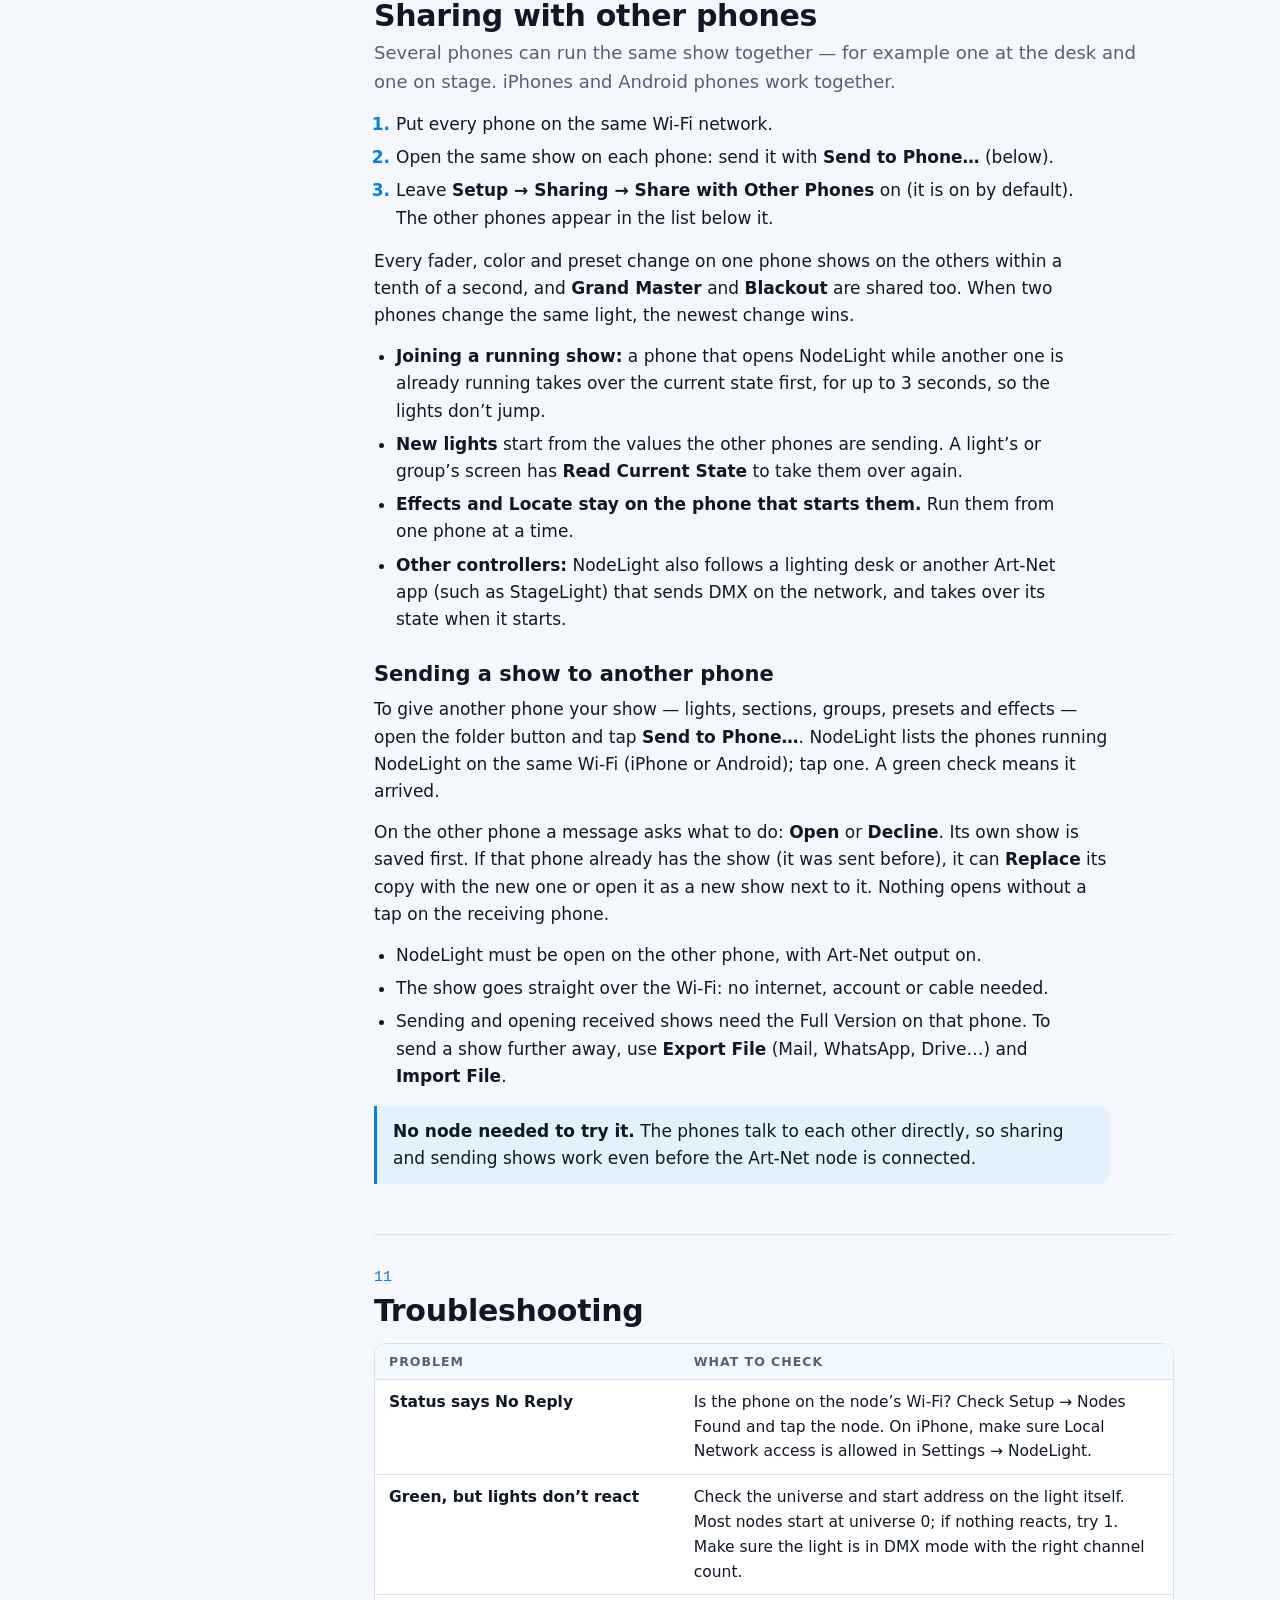
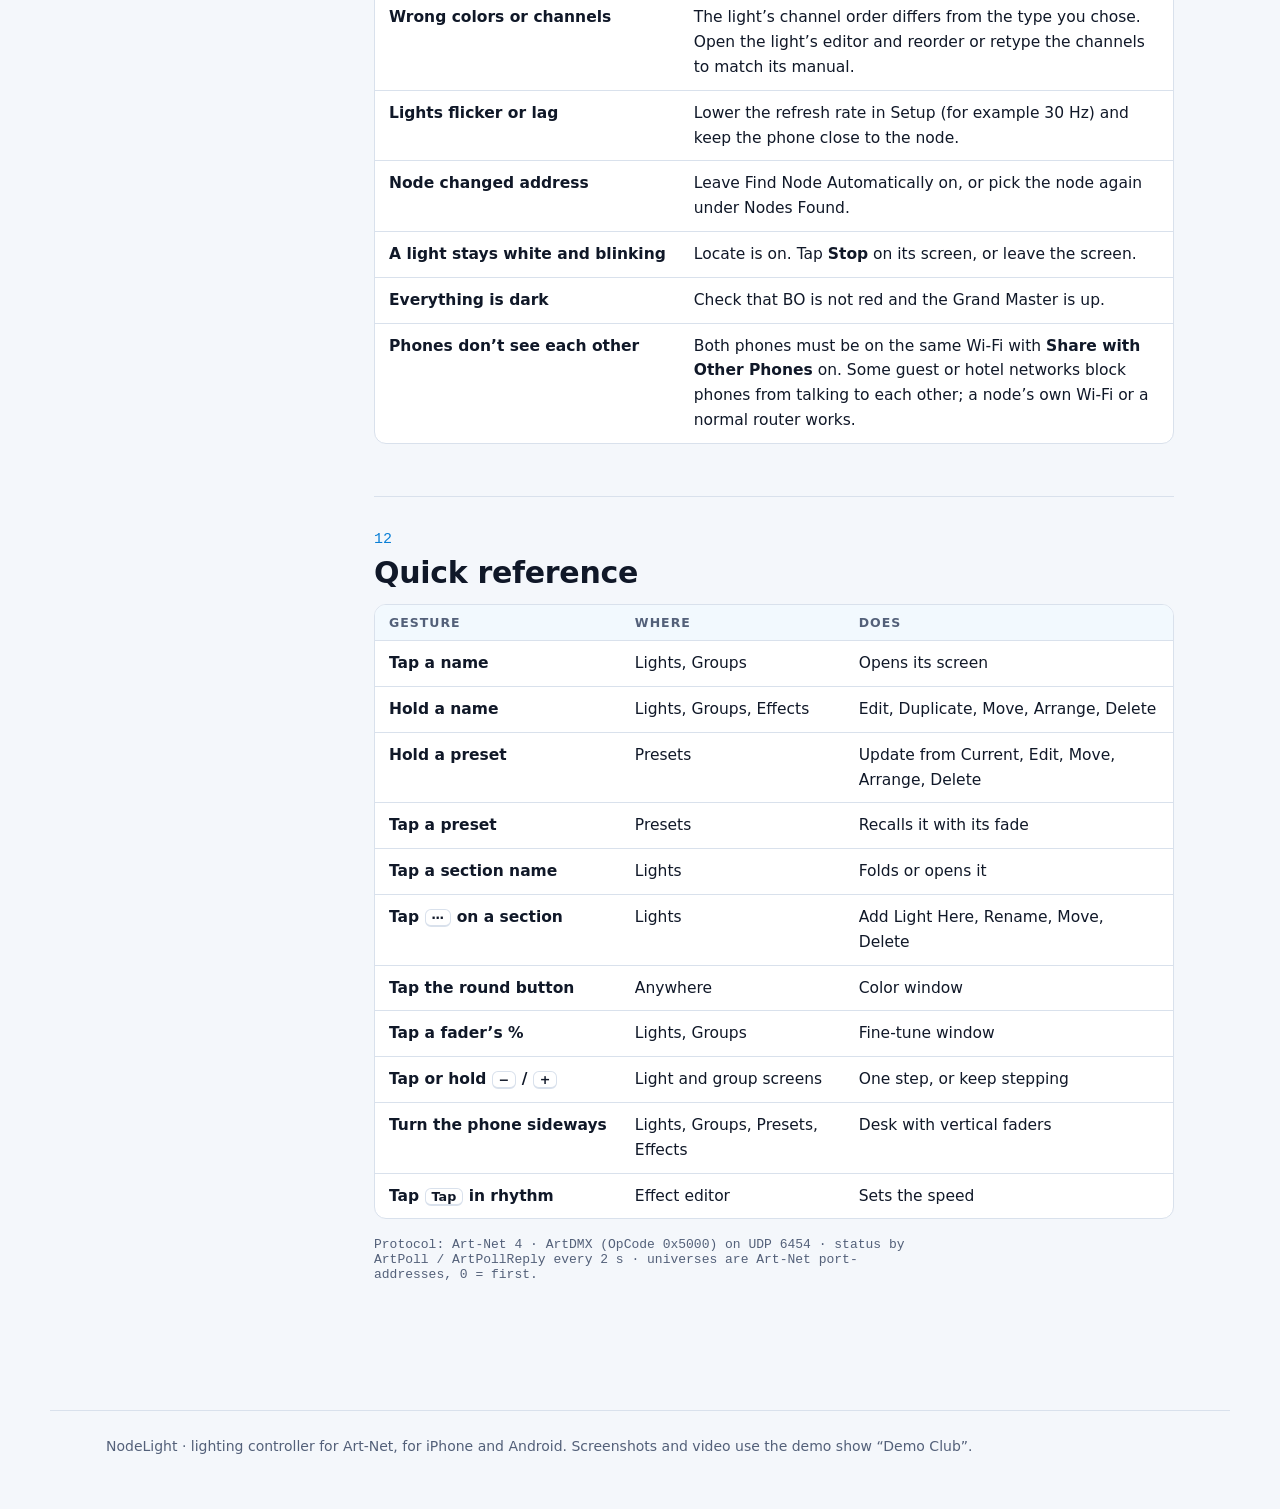
==== commit abd25f24: "Manual: presets keep running effects (and others stop), live colour dots, leaving the effect editor " ====
--- a/manual/index.html
+++ b/manual/index.html
@@ -388,7 +388,7 @@
     <!-- 06 -->
     <section class="ch" id="presets">
       <h2><span class="num">06</span>Presets</h2>
-      <p class="intro">A preset saves a whole look: the values of the lights you choose, and the effects that are running. Recalling it crossfades the lights to that look and starts those effects (and stops the others). A preset shows ✨ when it has effects; presets recorded before NodeLight kept effects leave them as they are.</p>
+      <p class="intro">A preset saves a whole look: the values of the lights you choose, and the effects that are running. Recalling it crossfades the lights to that look and starts those effects (and stops the others). A preset shows ✨ when it has effects; a preset without them stops any effect that is running.</p>
 
       <div class="shots">
         <figure>
@@ -479,7 +479,7 @@
         </li>
         <li>Tick the groups and lights it should play on.</li>
       </ol>
-      <p>Every change plays on the lights immediately while the editor is open. <strong>Save</strong> keeps it; <strong>Cancel</strong> puts the effect back exactly as it was, including stopped if it was stopped. A new effect starts playing as soon as it has a light.</p>
+      <p>The colour dots on screen follow the running effects too, so you can see an effect even with no node connected. While the editor is open, the effect plays on the lights so you see every change (a new one as soon as it has a light). When you leave, it goes back to how it was: <strong>Save</strong> keeps the changes and <strong>Cancel</strong> drops them, and either way the effect is running again only if it was running before. Start it from the Effects list.</p>
 
       <h3>Playing and mixing</h3>
       <ul>
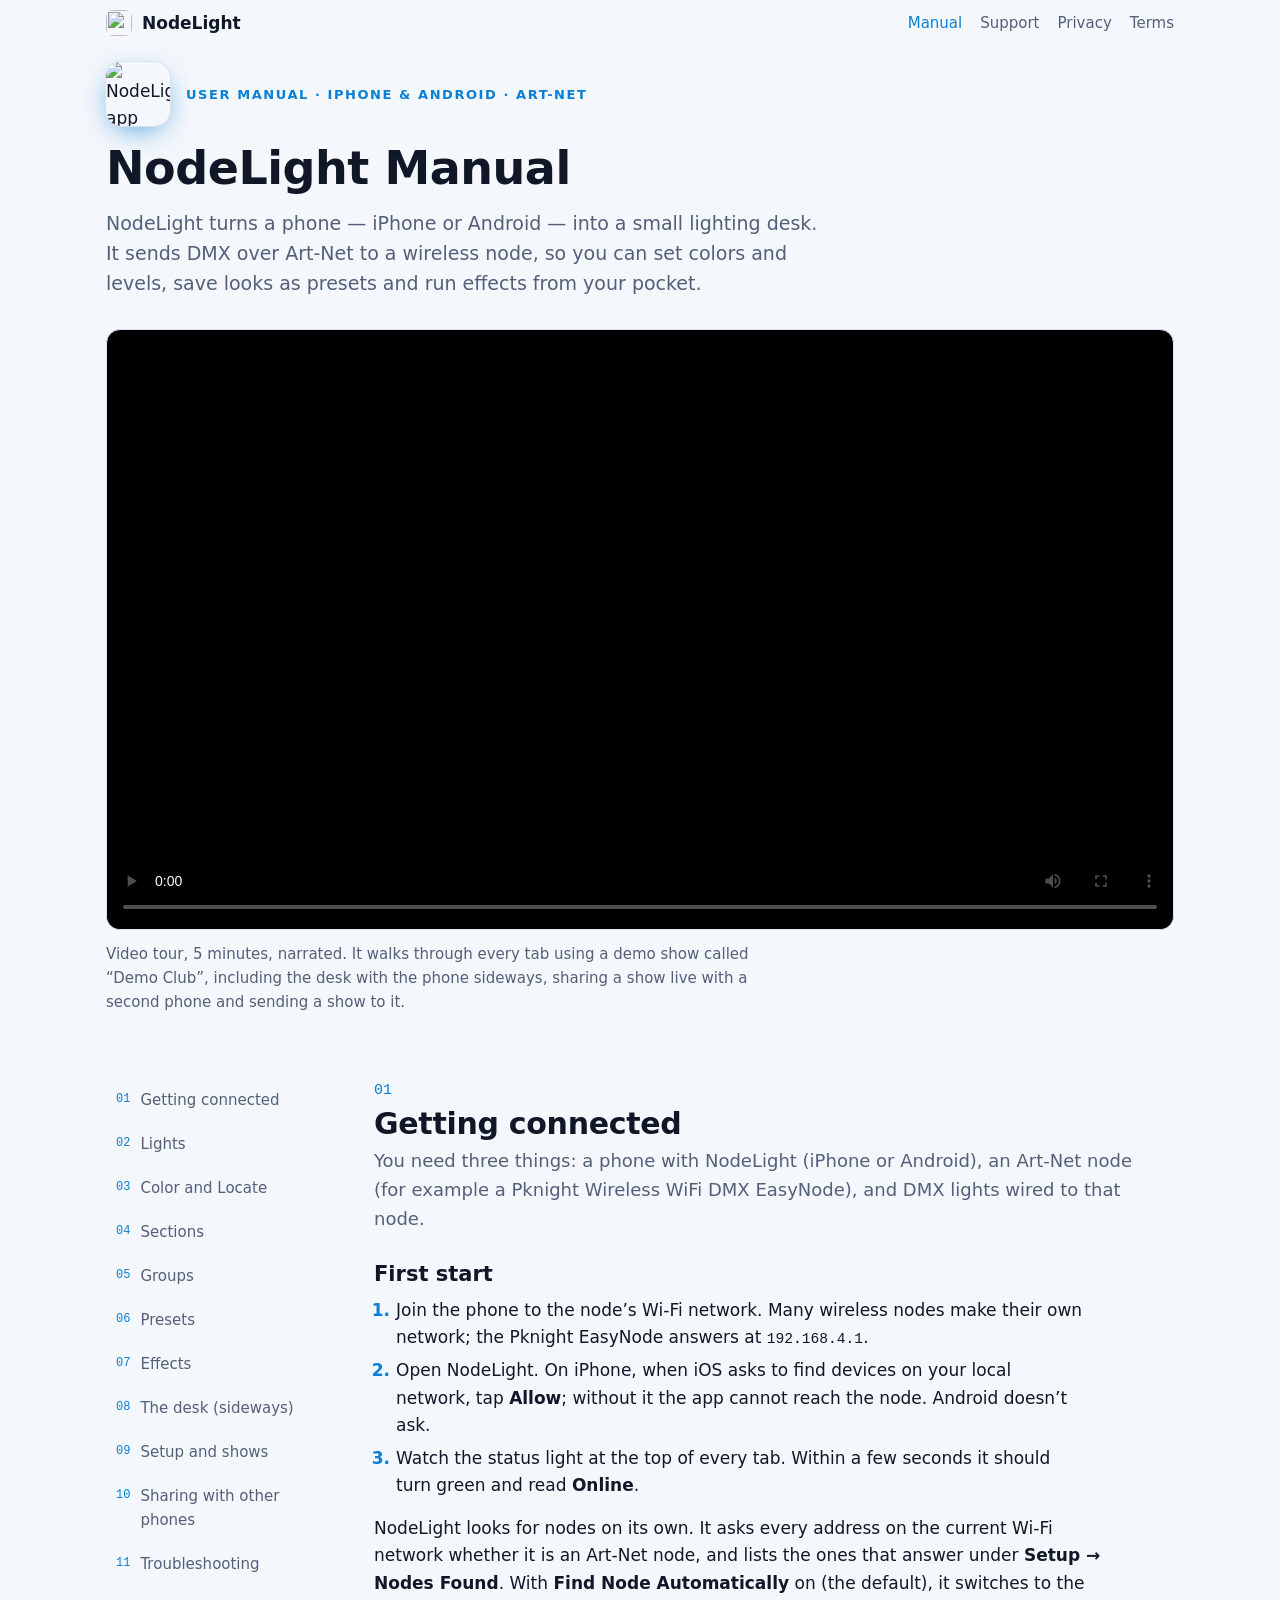
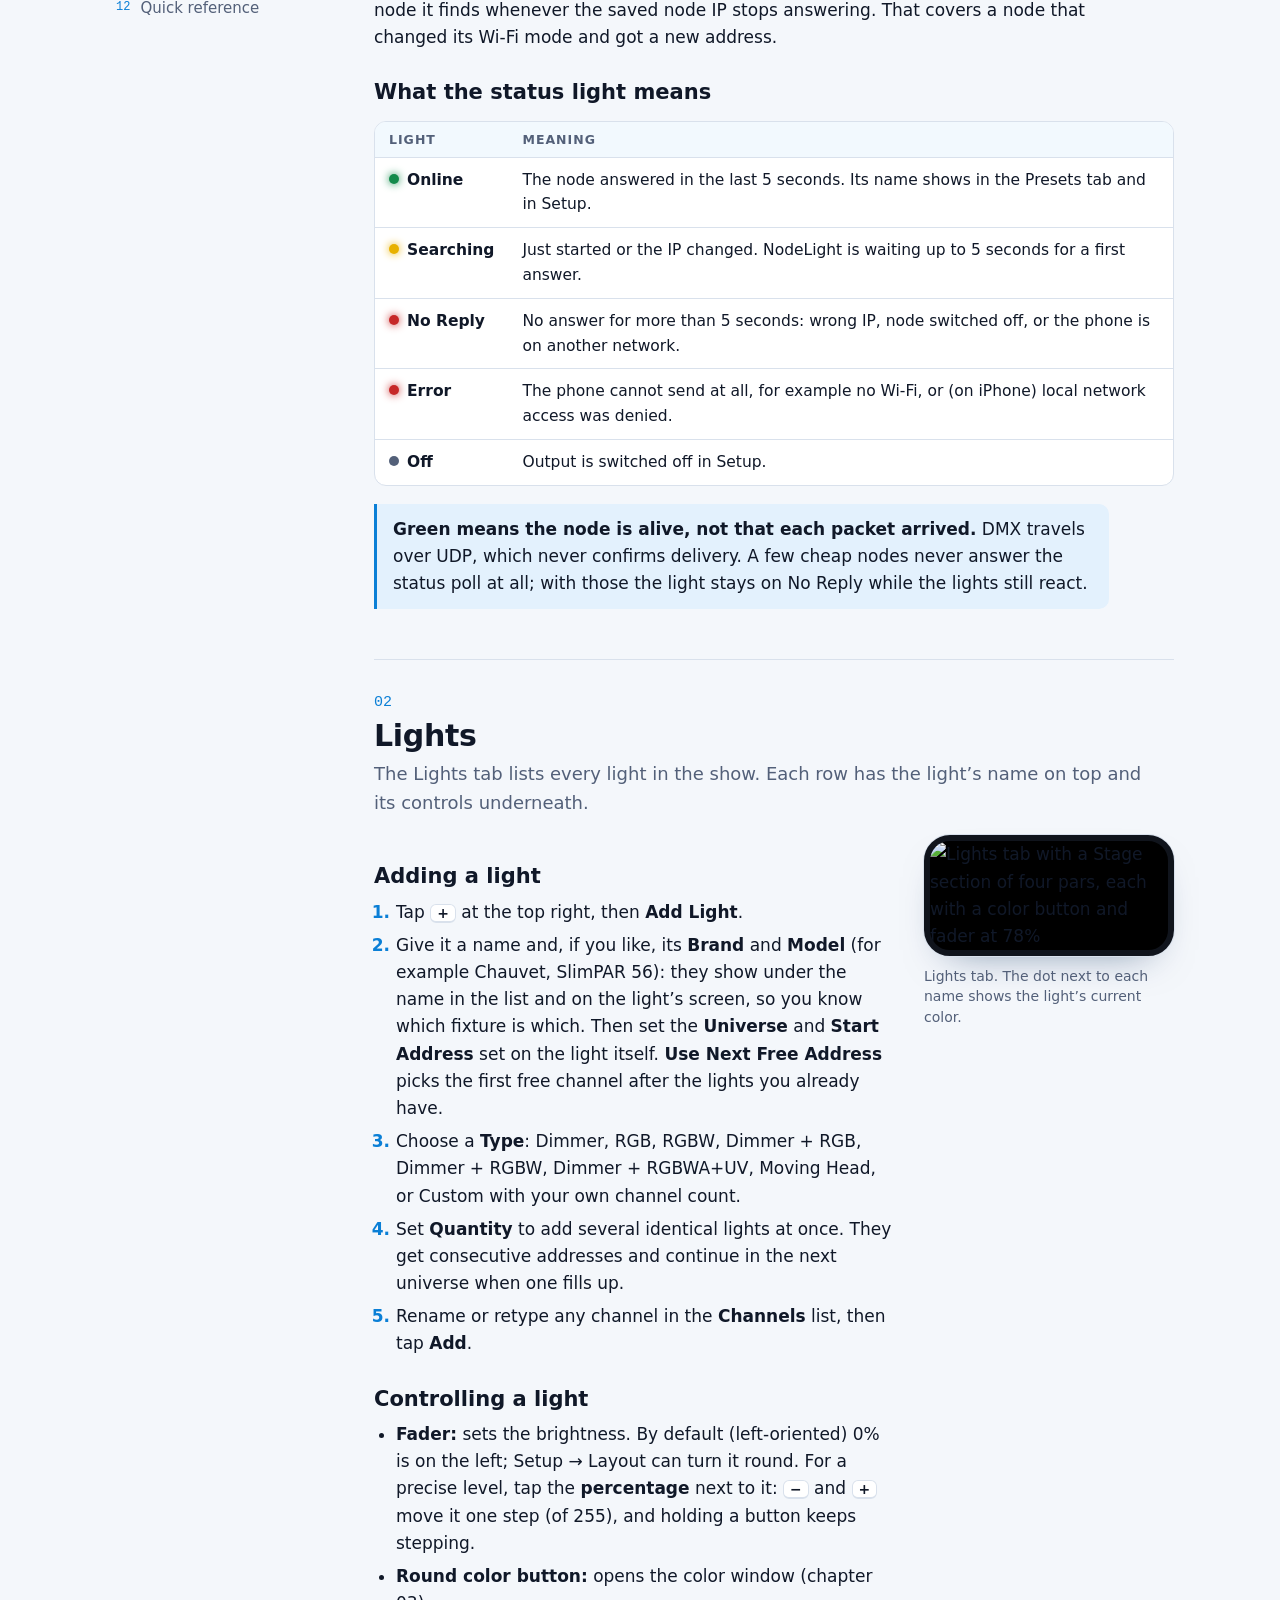
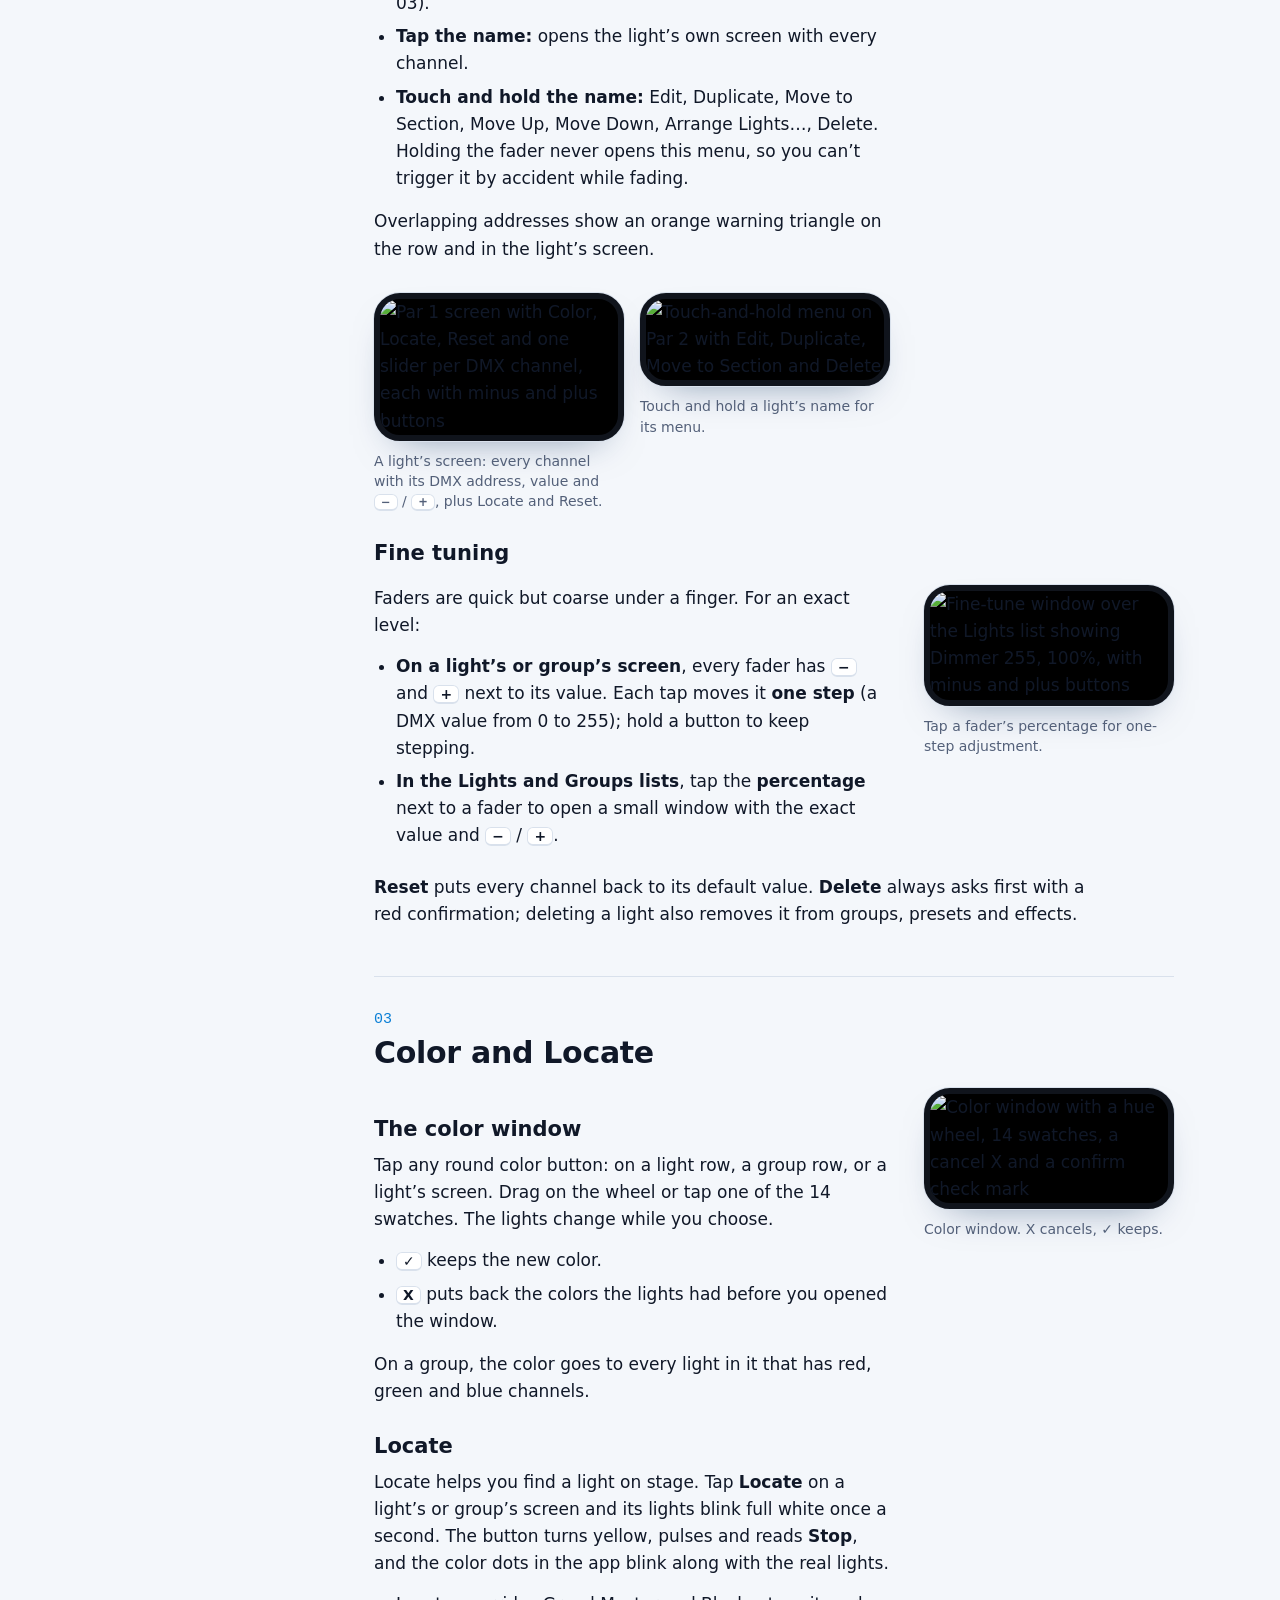
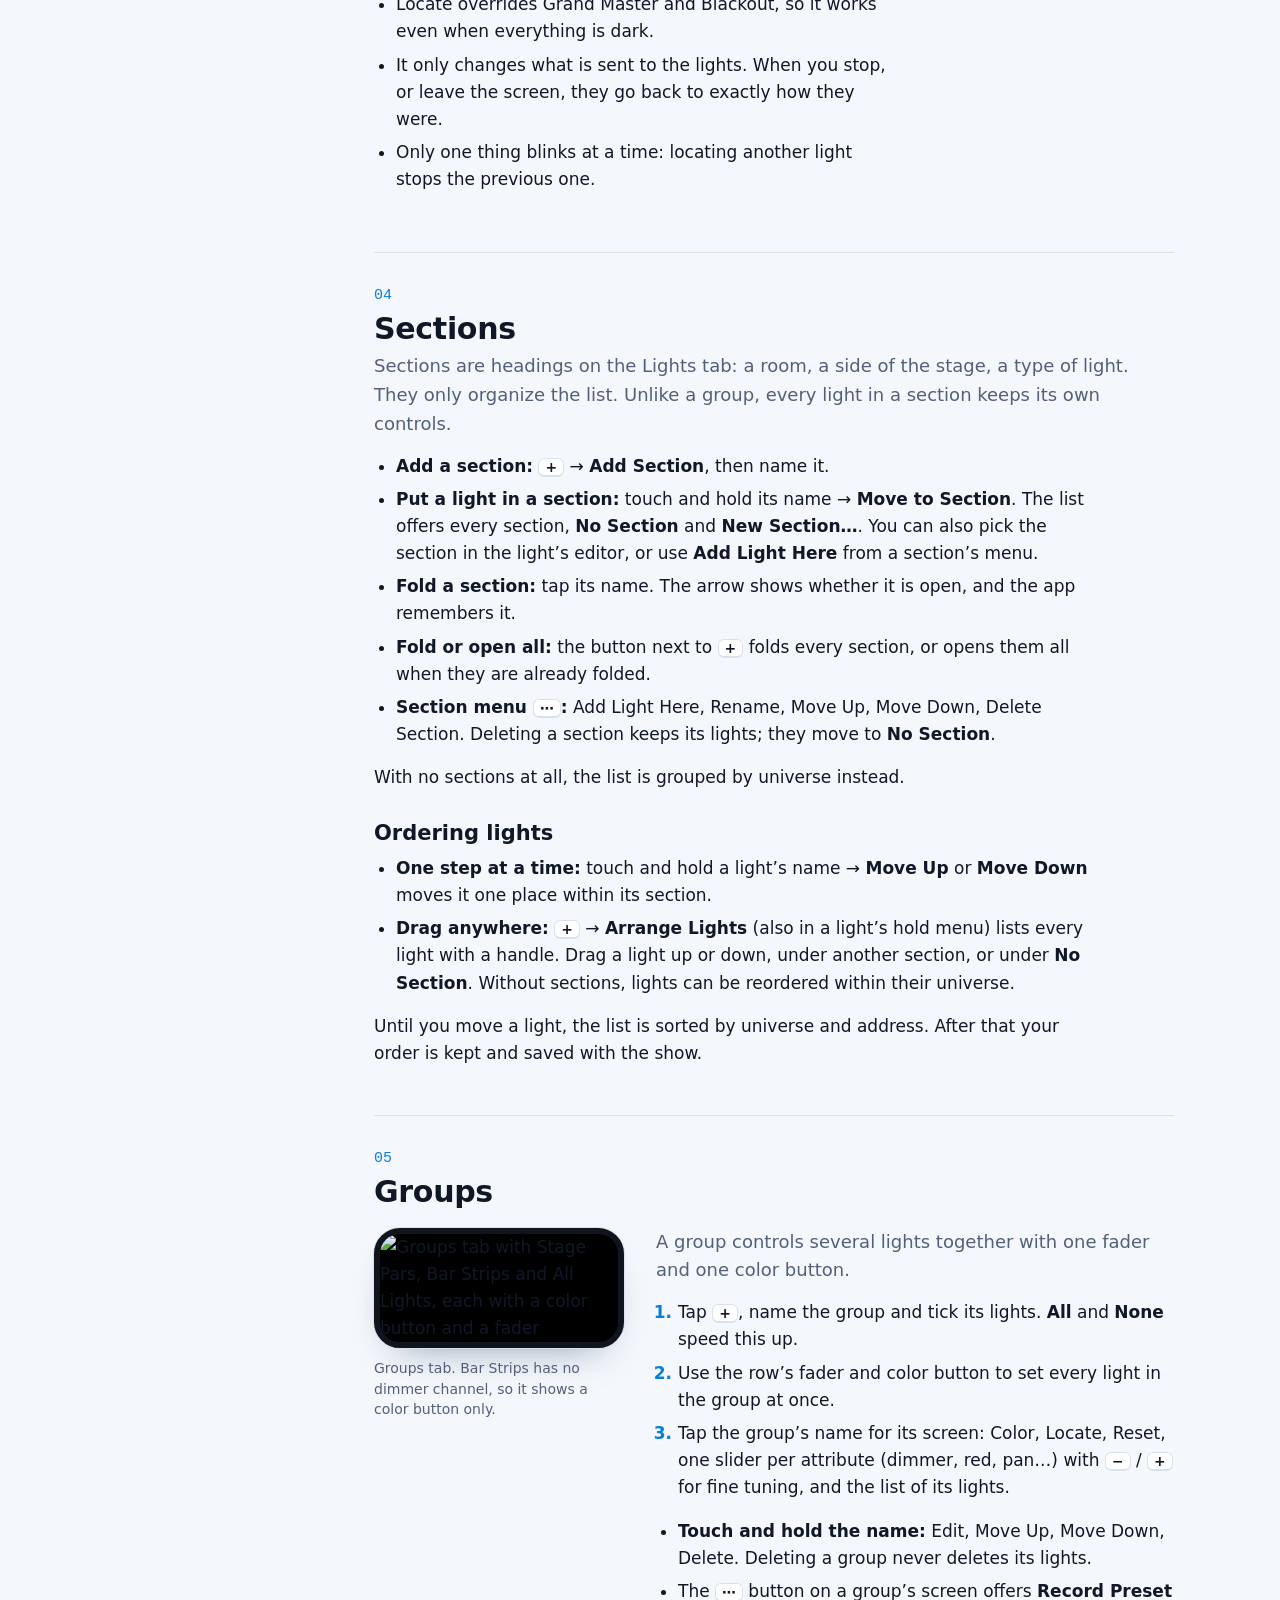
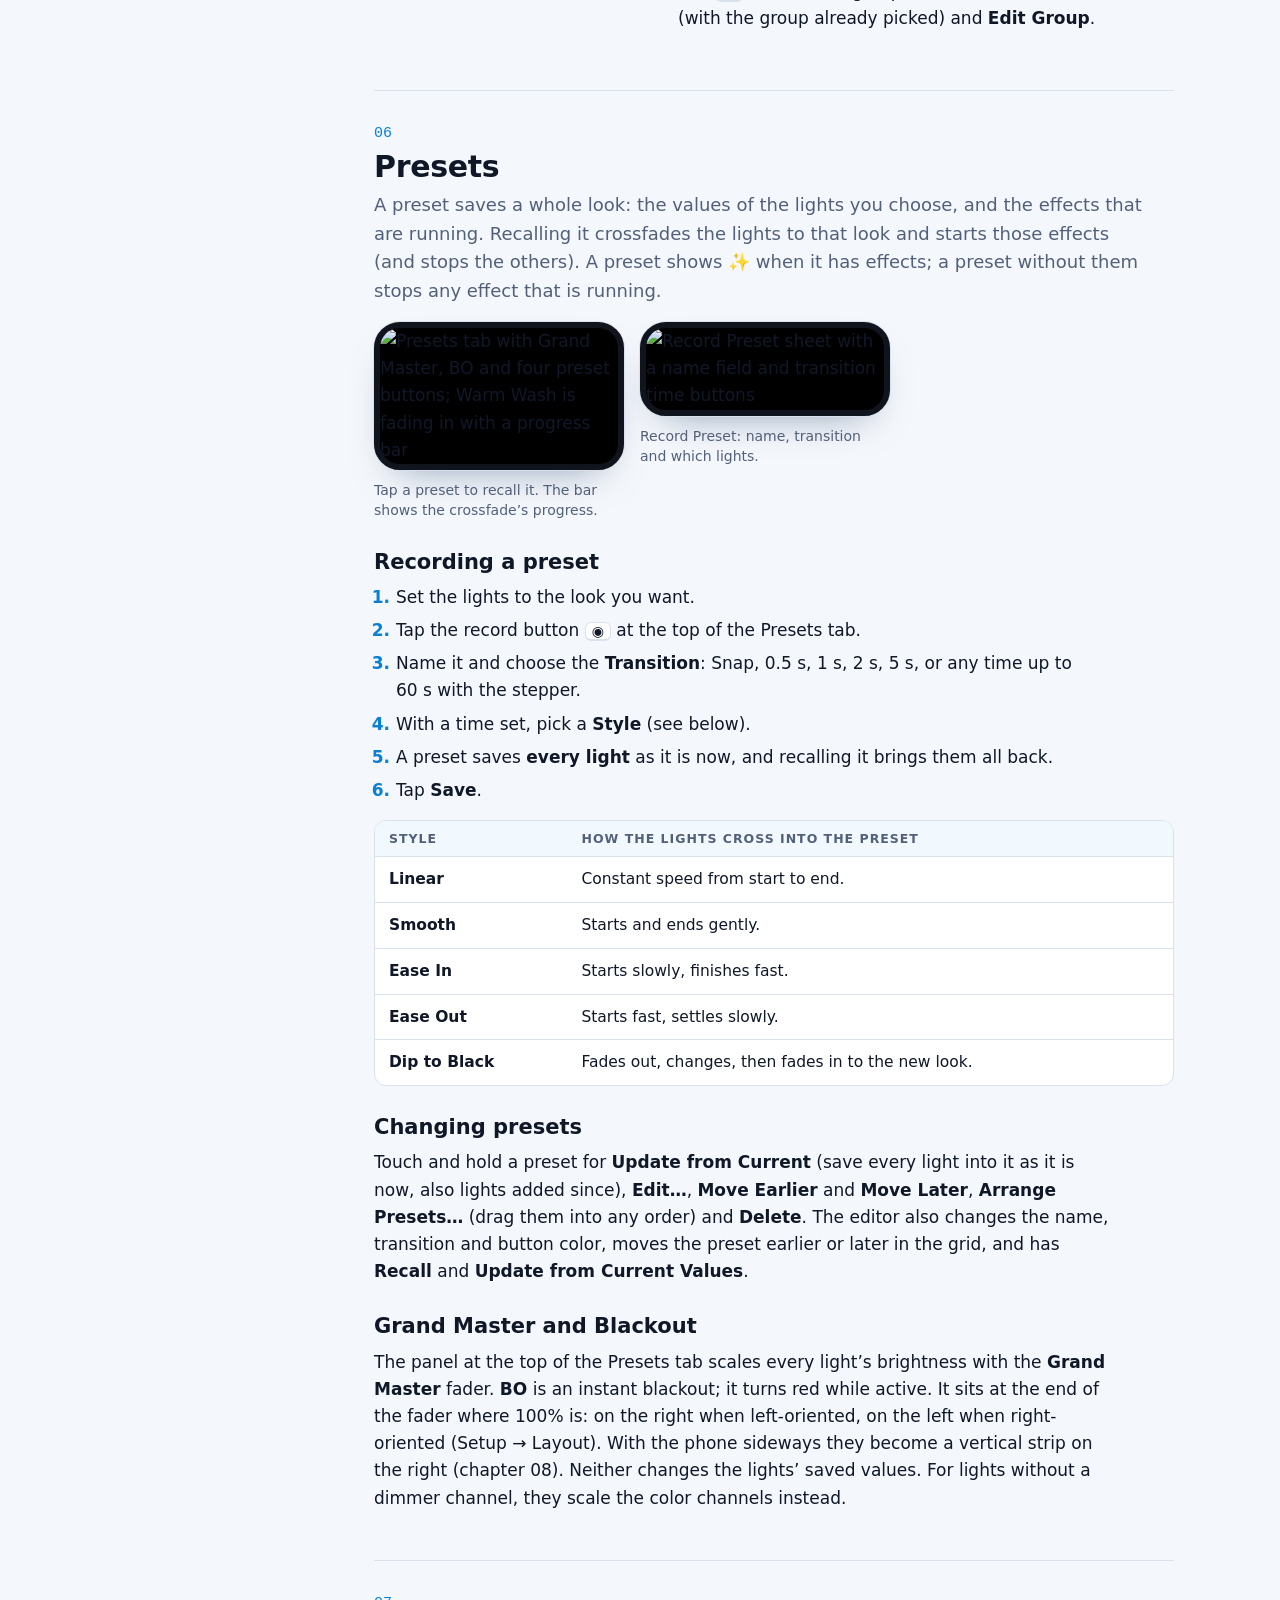
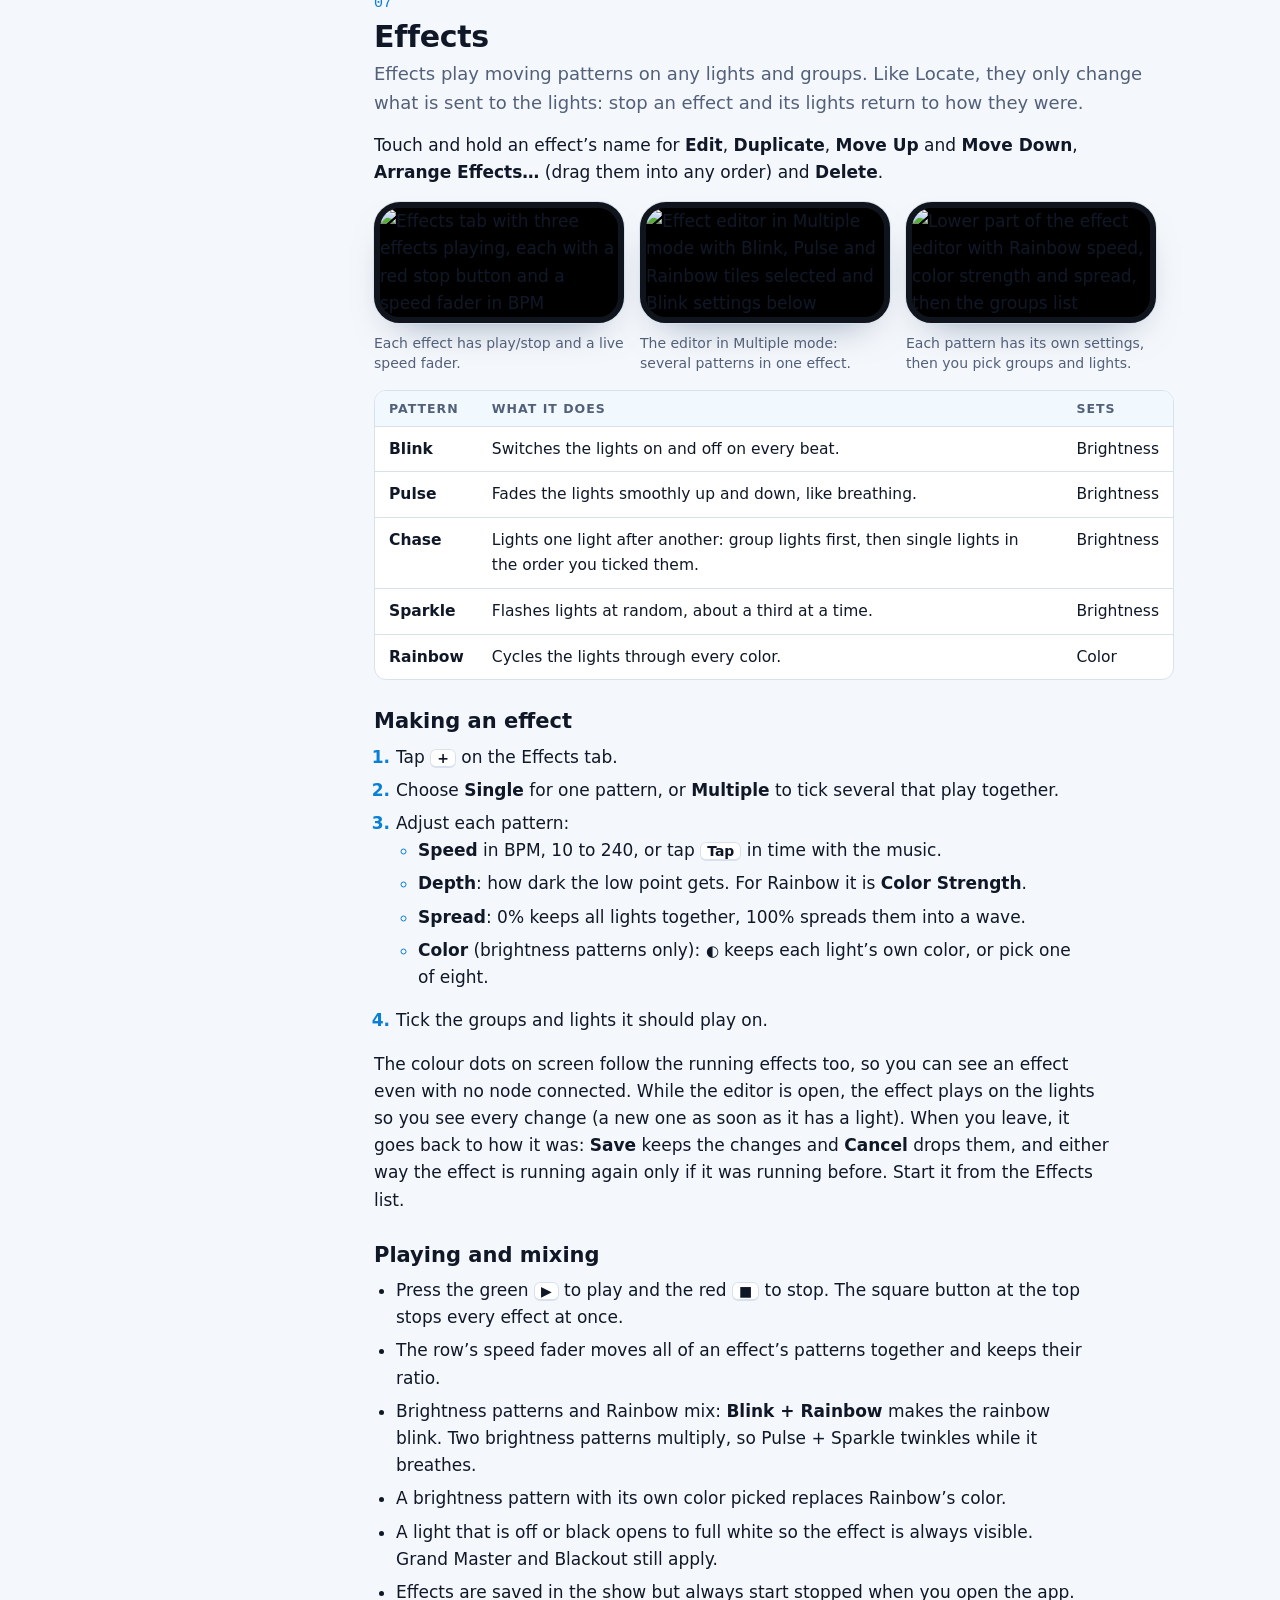
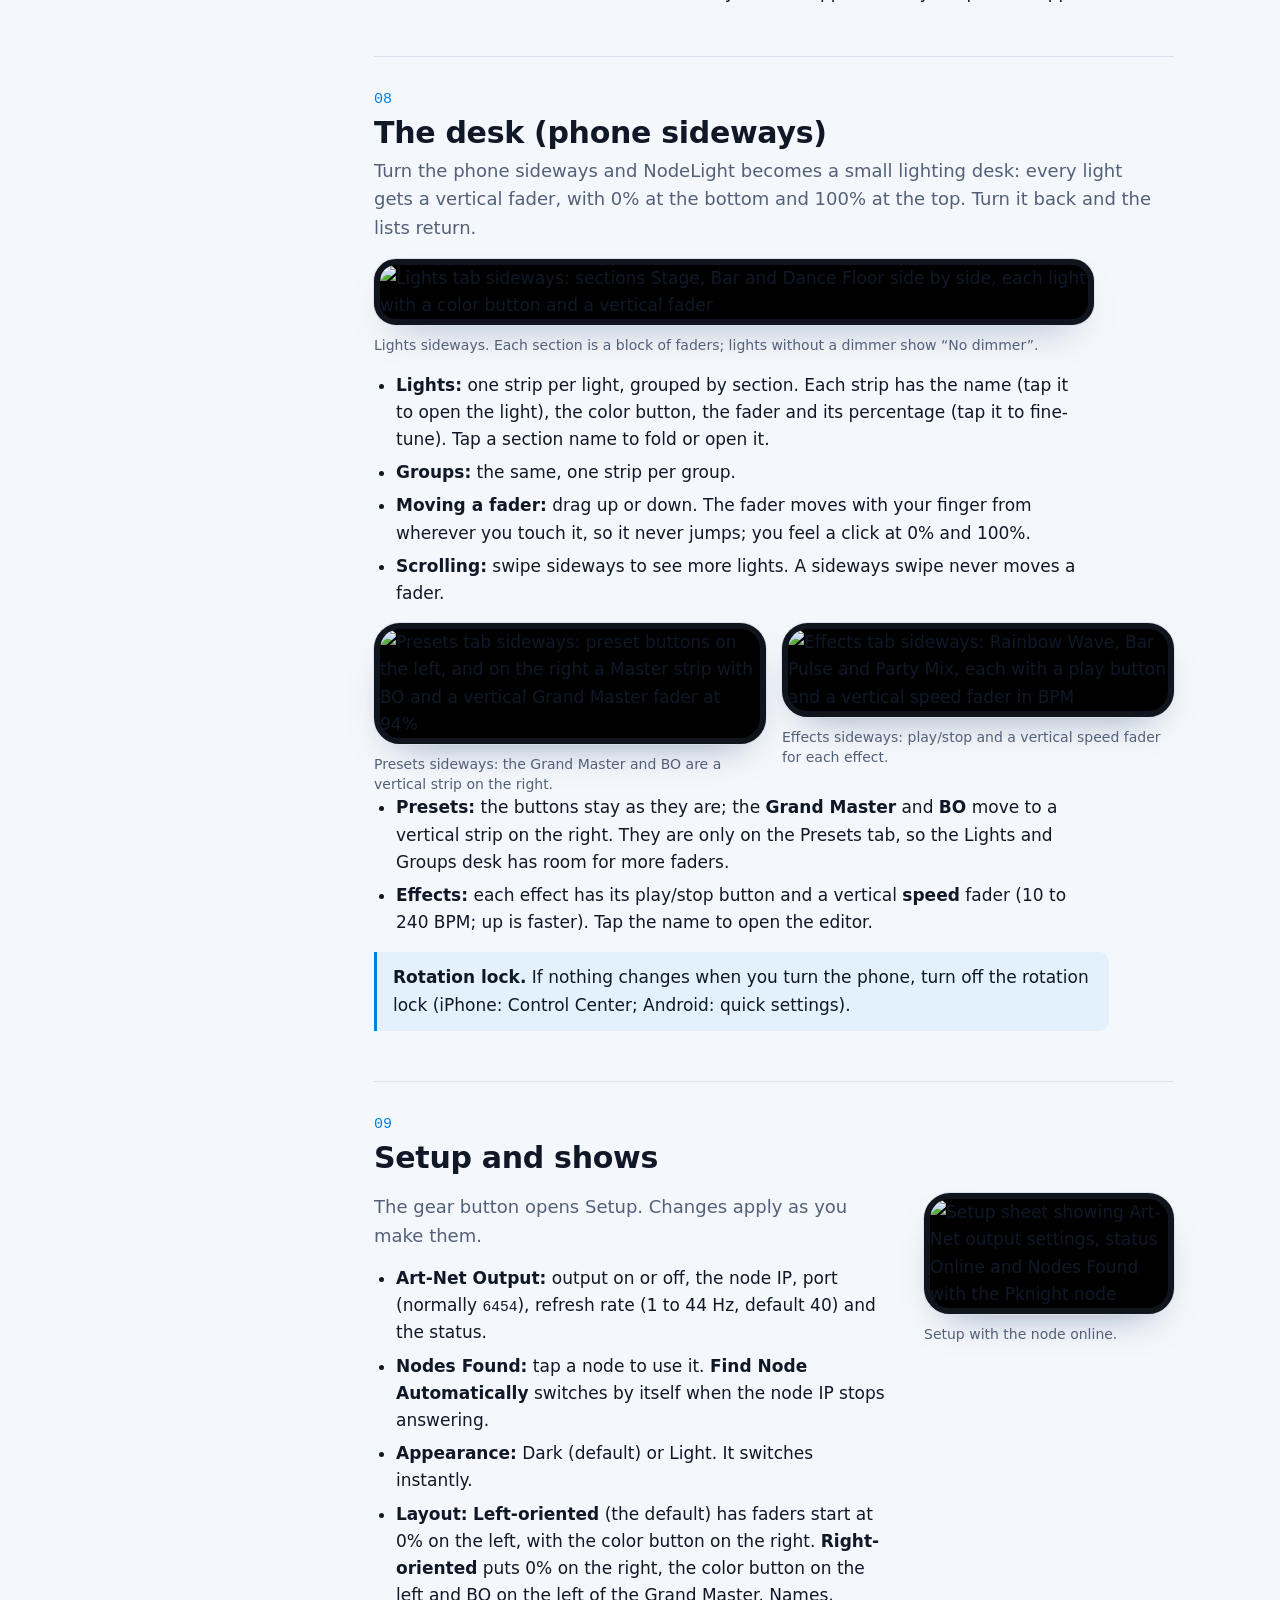
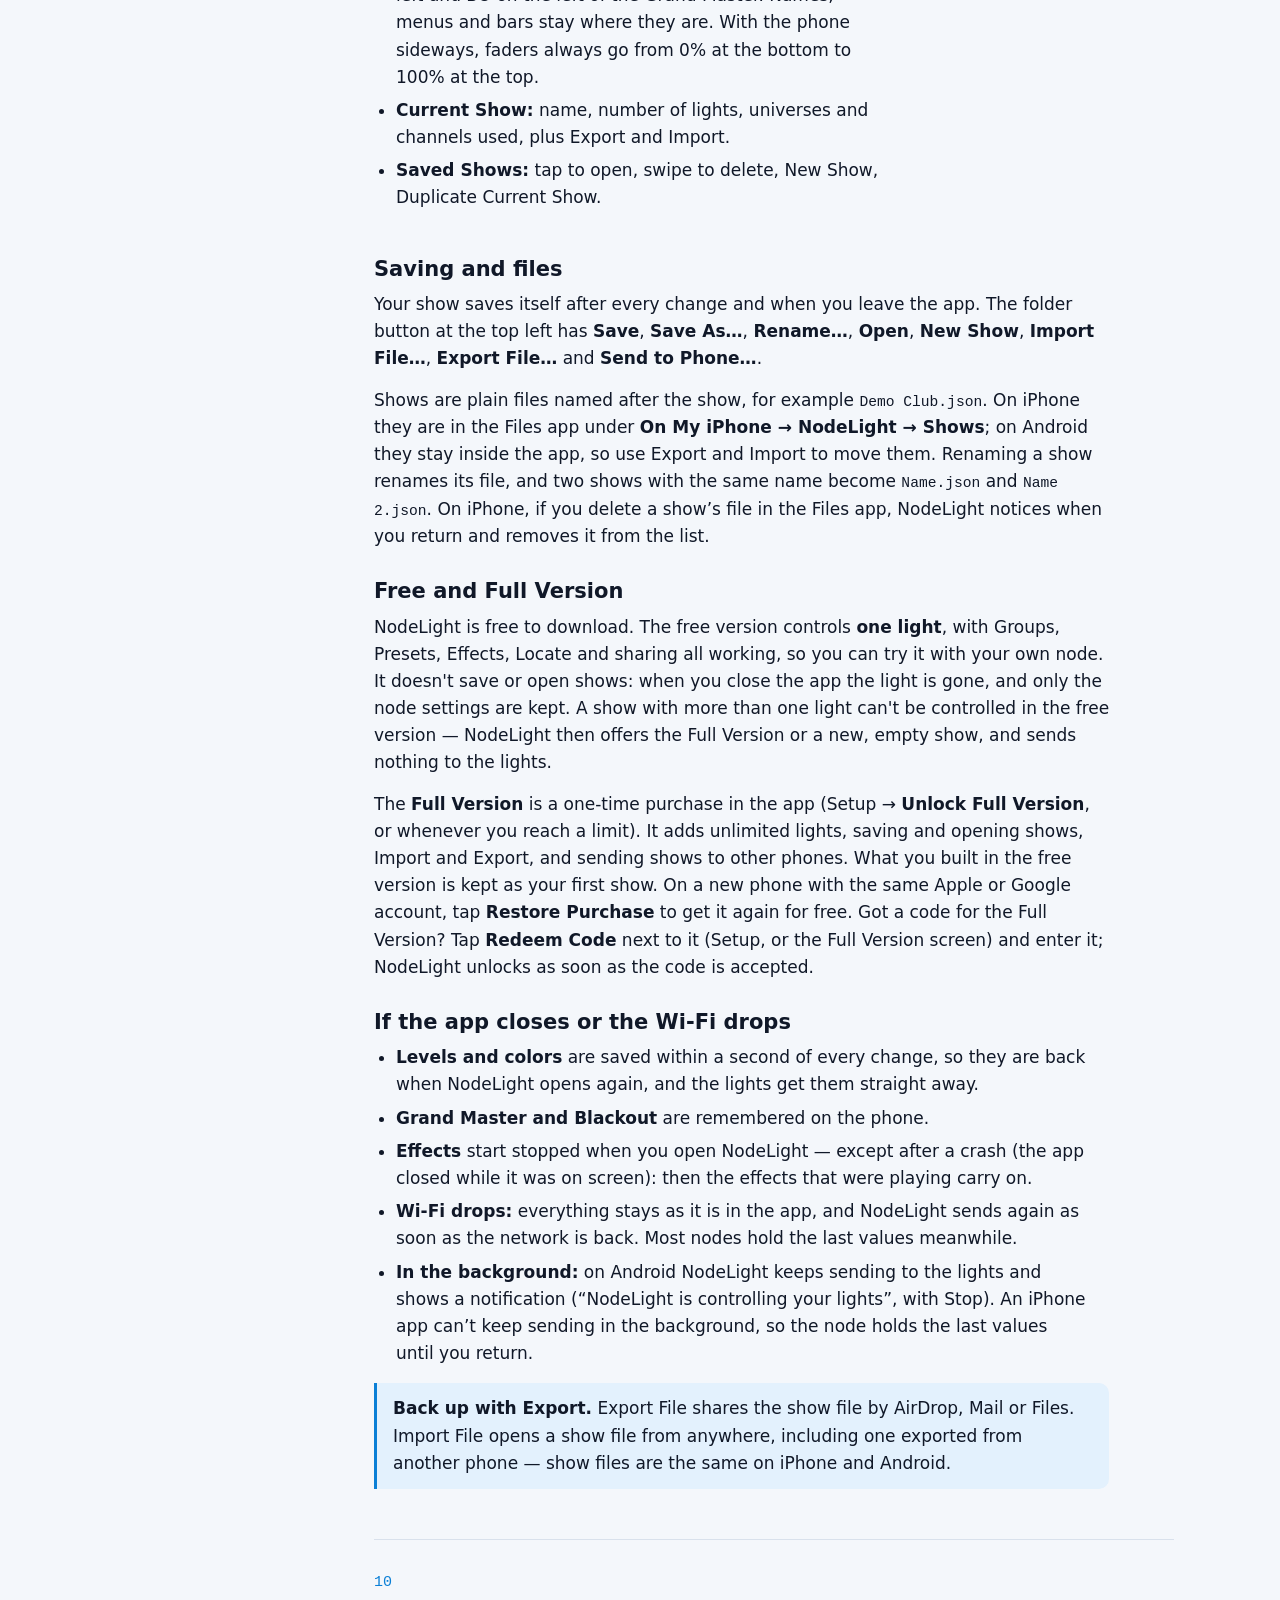
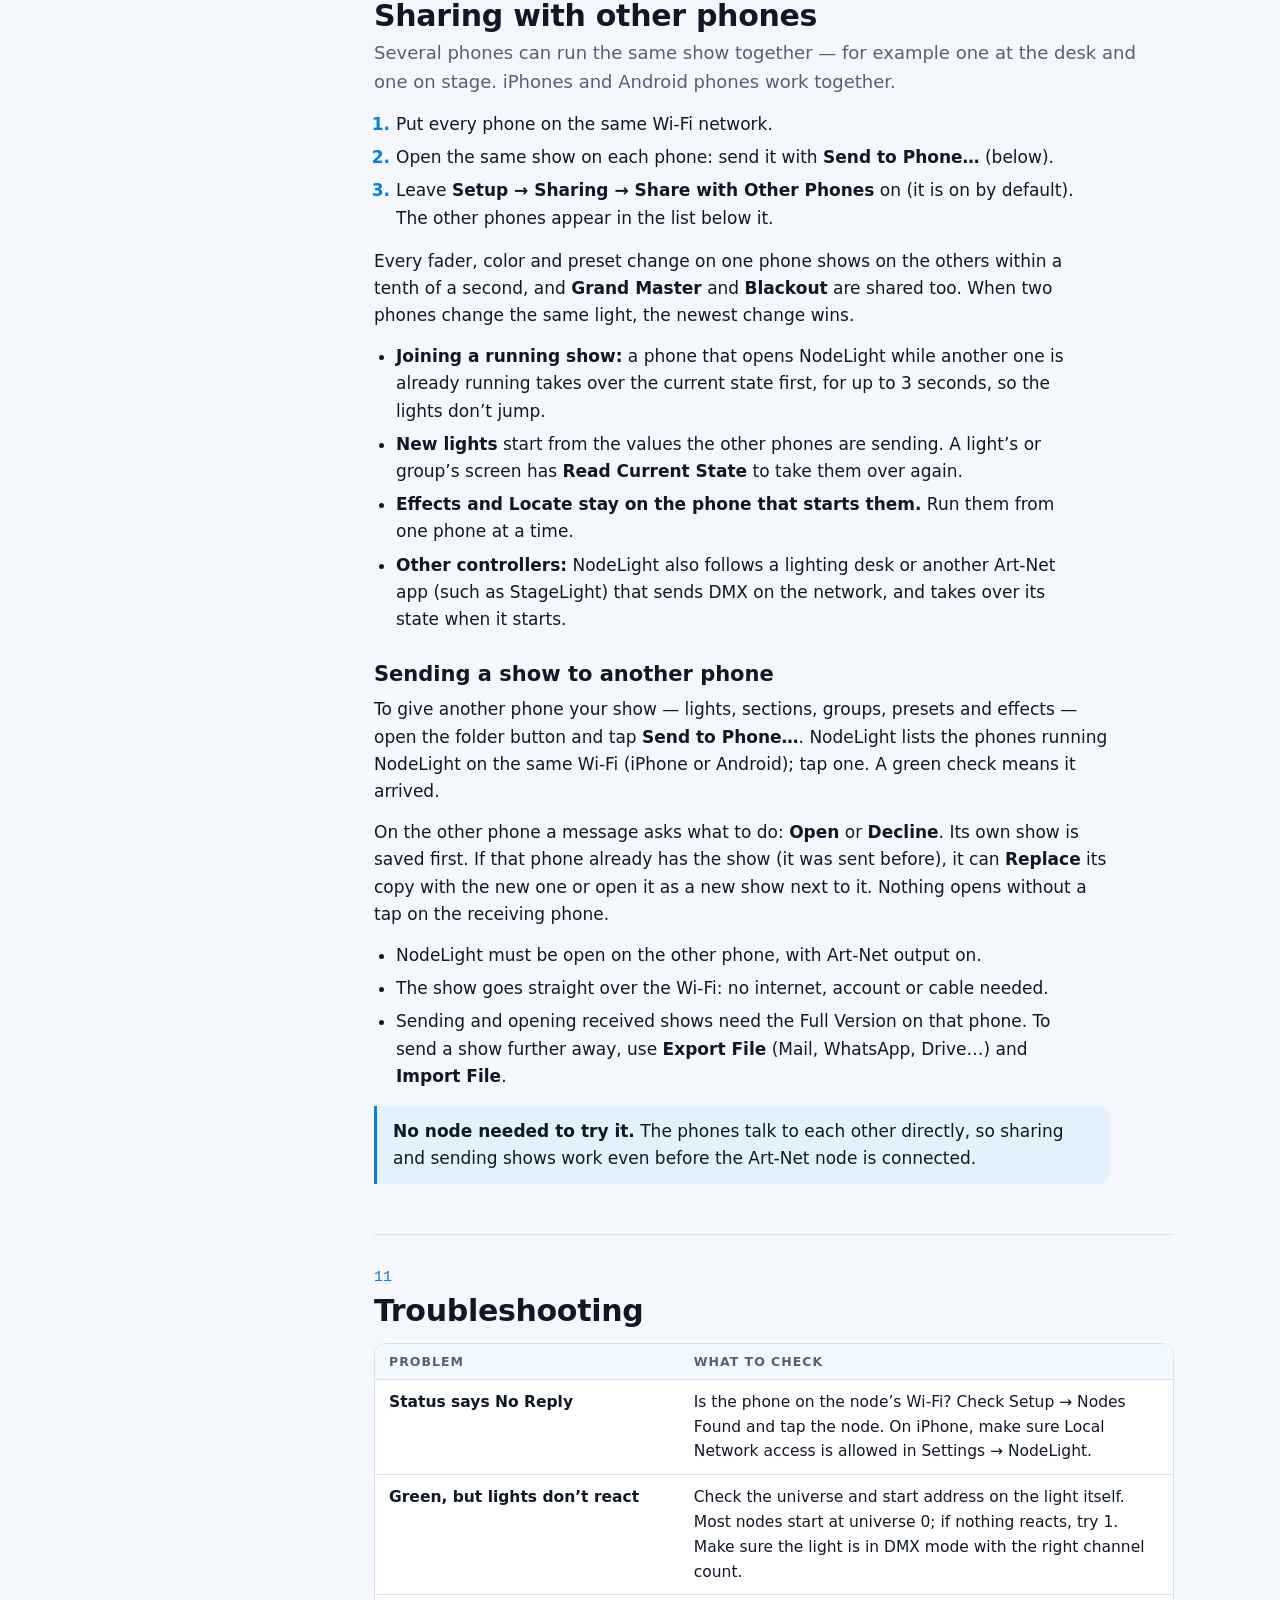
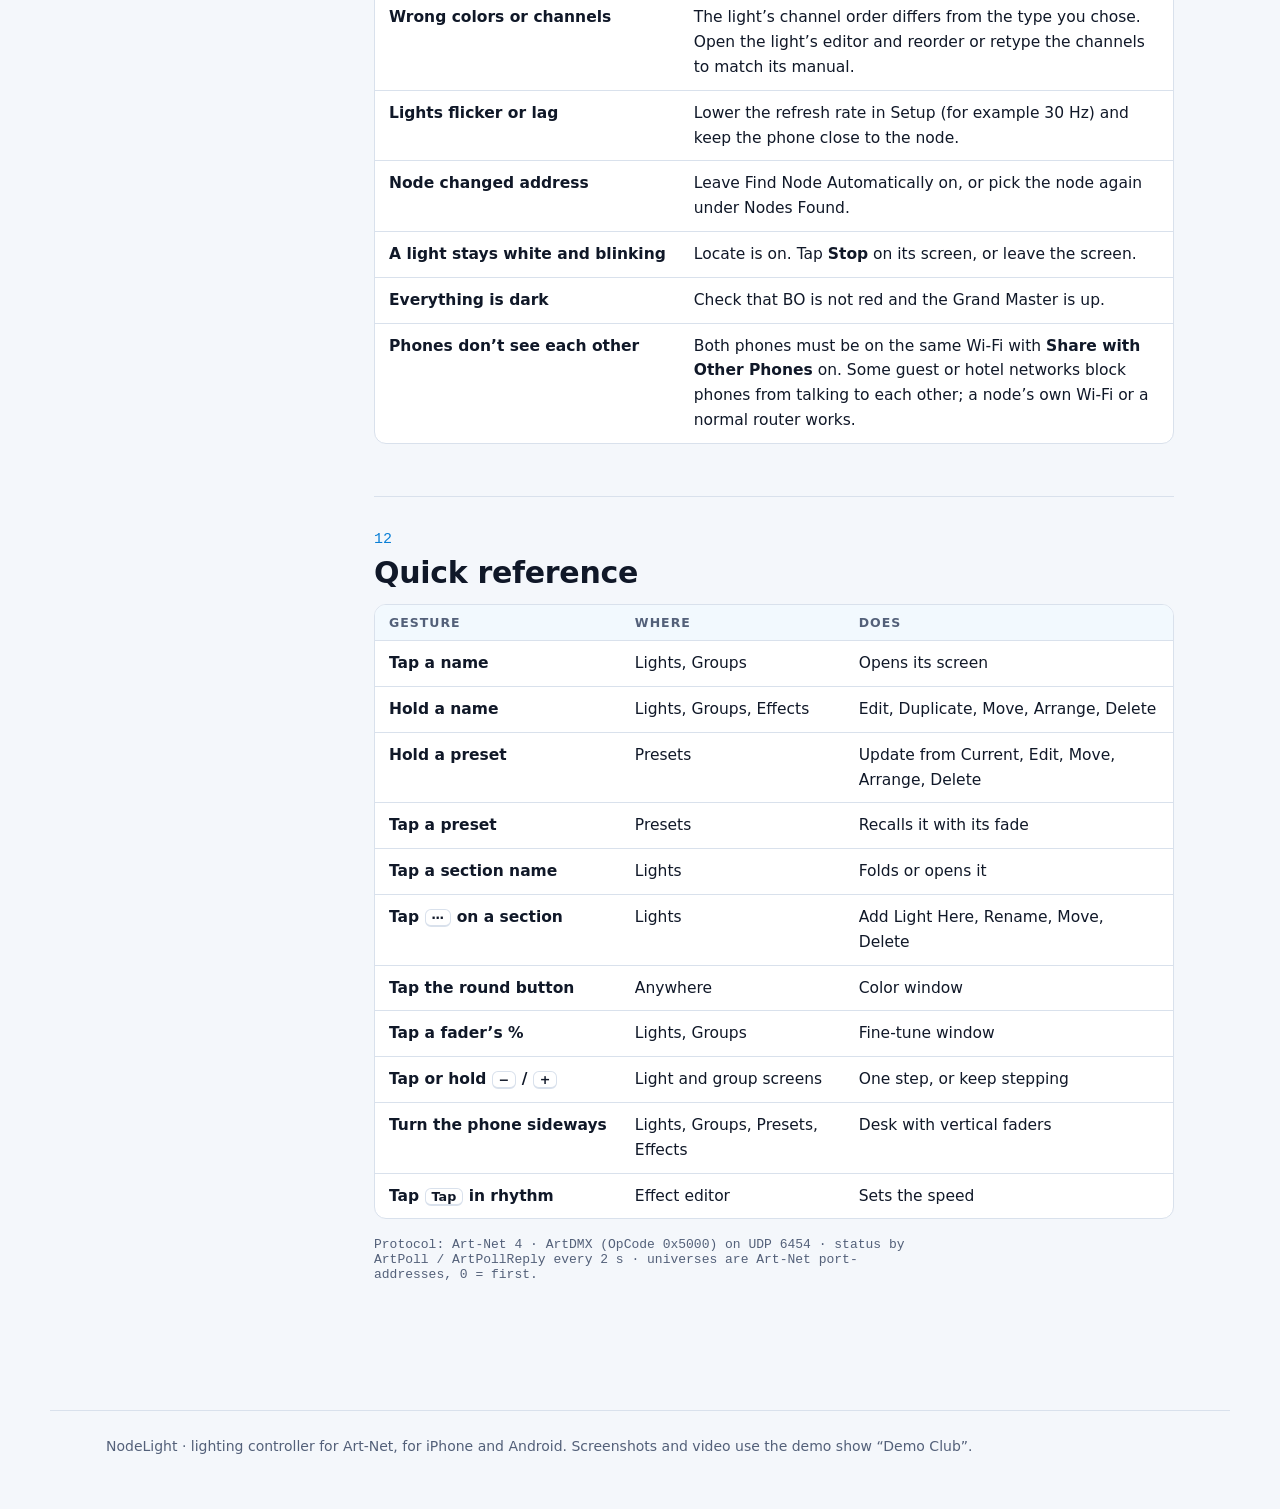
==== commit 656d5983: "Tab icon: ?v=2 so browsers drop the cached empty icon Co-Authored-By: Claude Opus 5.5 <noreply@anthr" ====
--- a/manual/index.html
+++ b/manual/index.html
@@ -3,6 +3,7 @@
 <head>
 <meta charset="utf-8">
 <meta name="viewport" content="width=device-width, initial-scale=1, viewport-fit=cover">
+<link rel="icon" href="img/icon.png?v=2">
 <title>NodeLight Manual</title>
 <link rel="stylesheet" href="../fonts/fonts.css">
 <style>
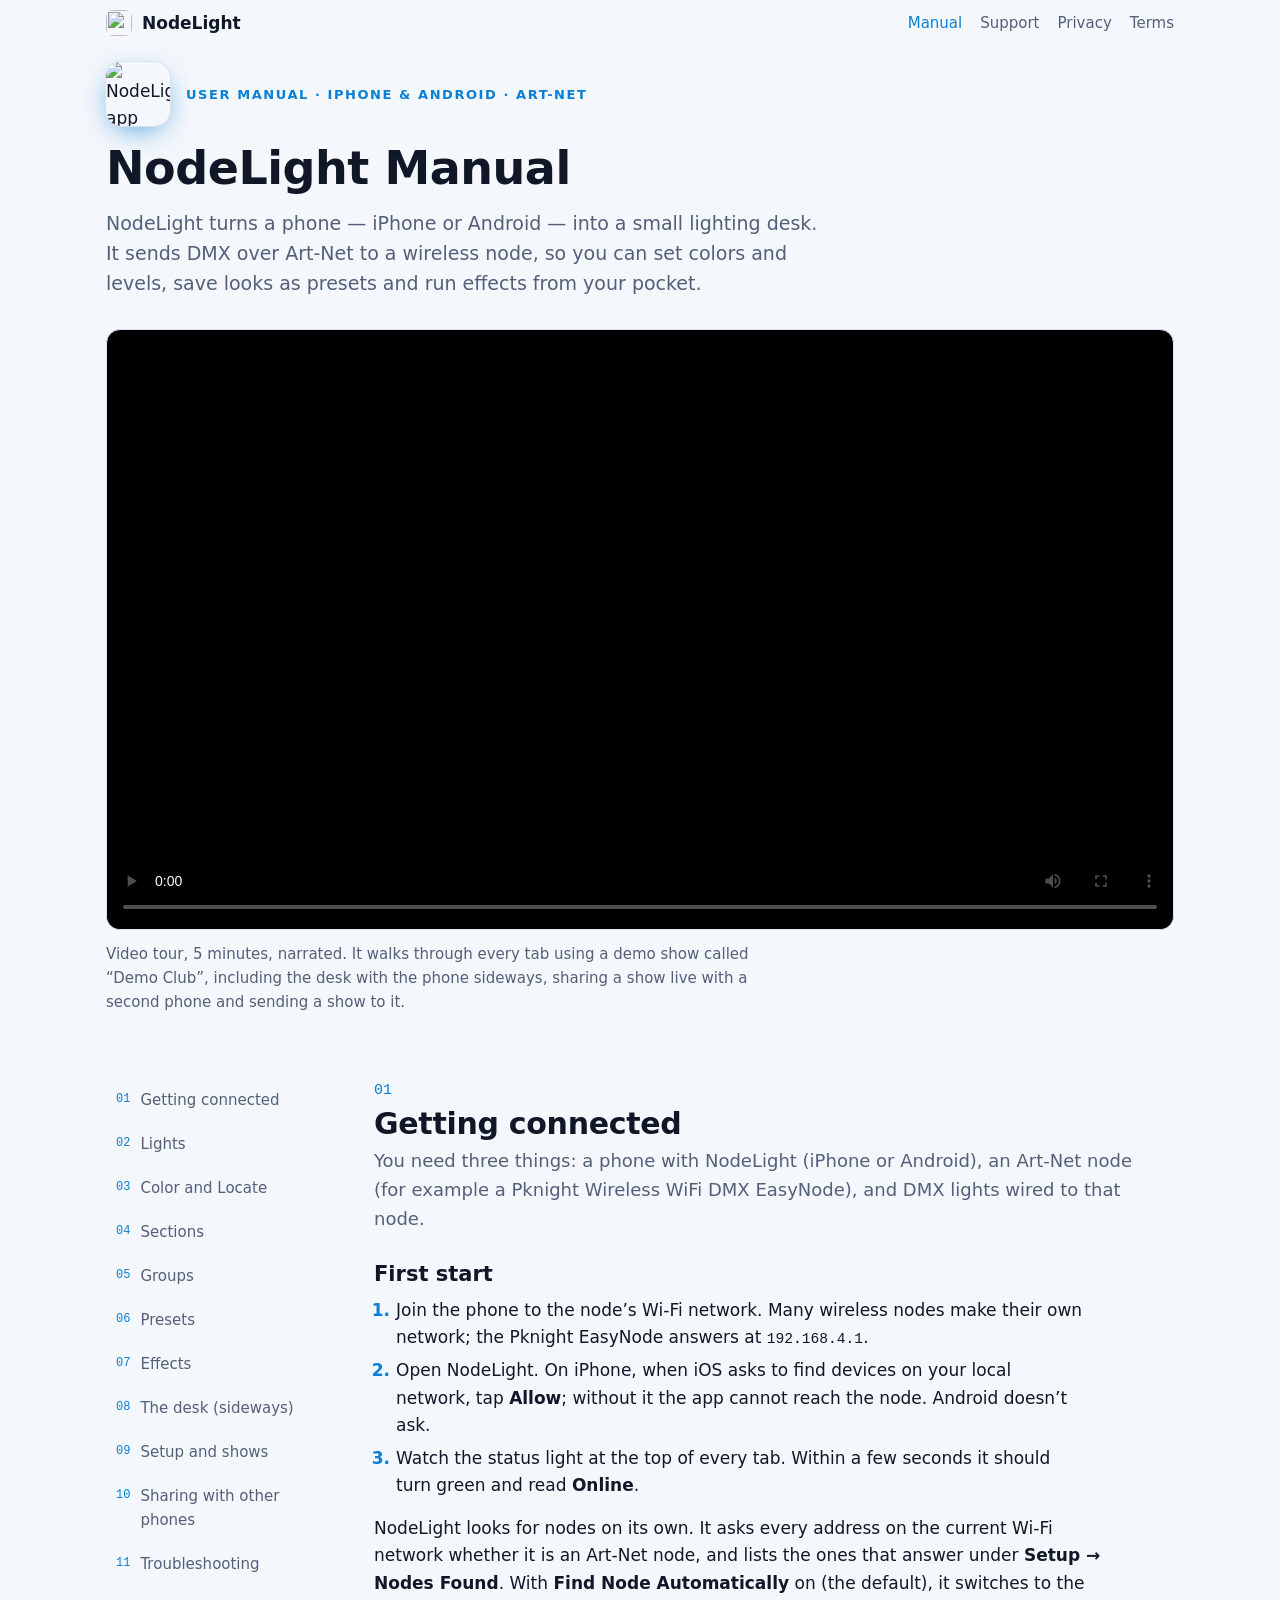
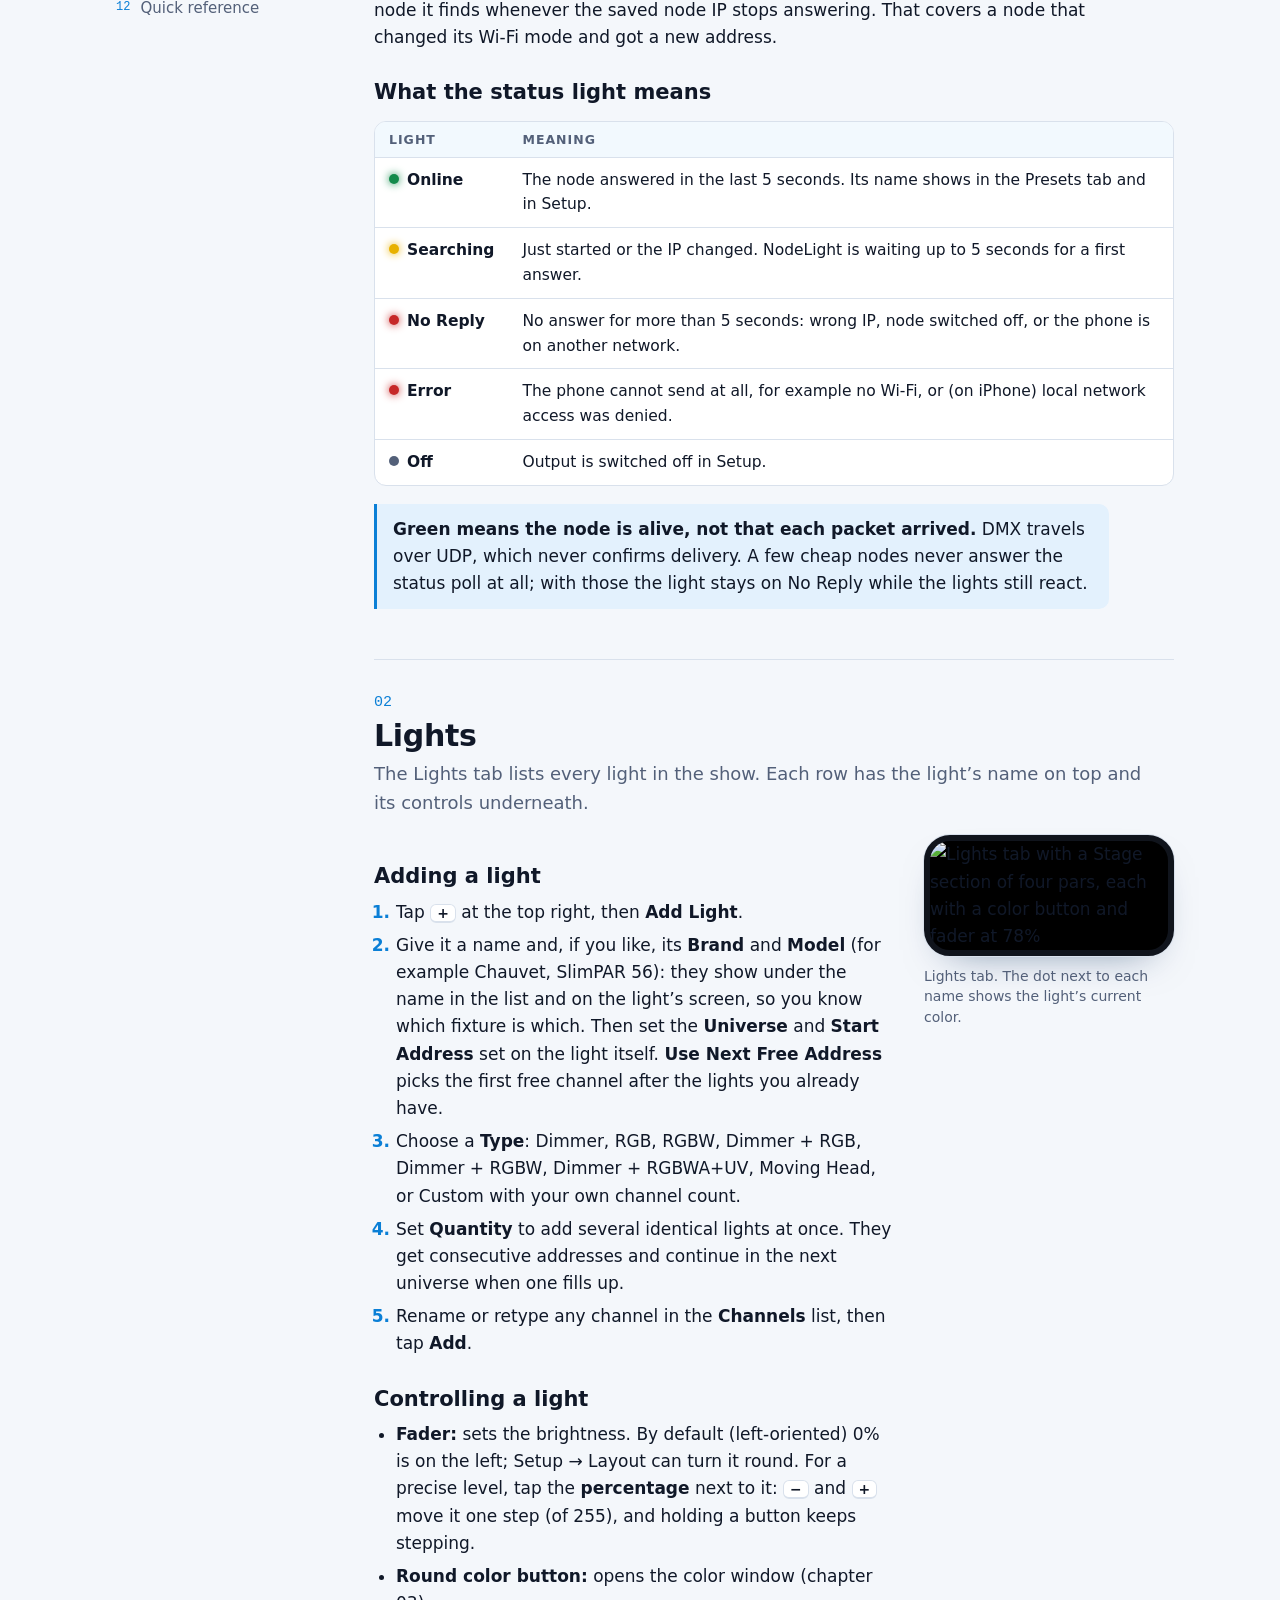
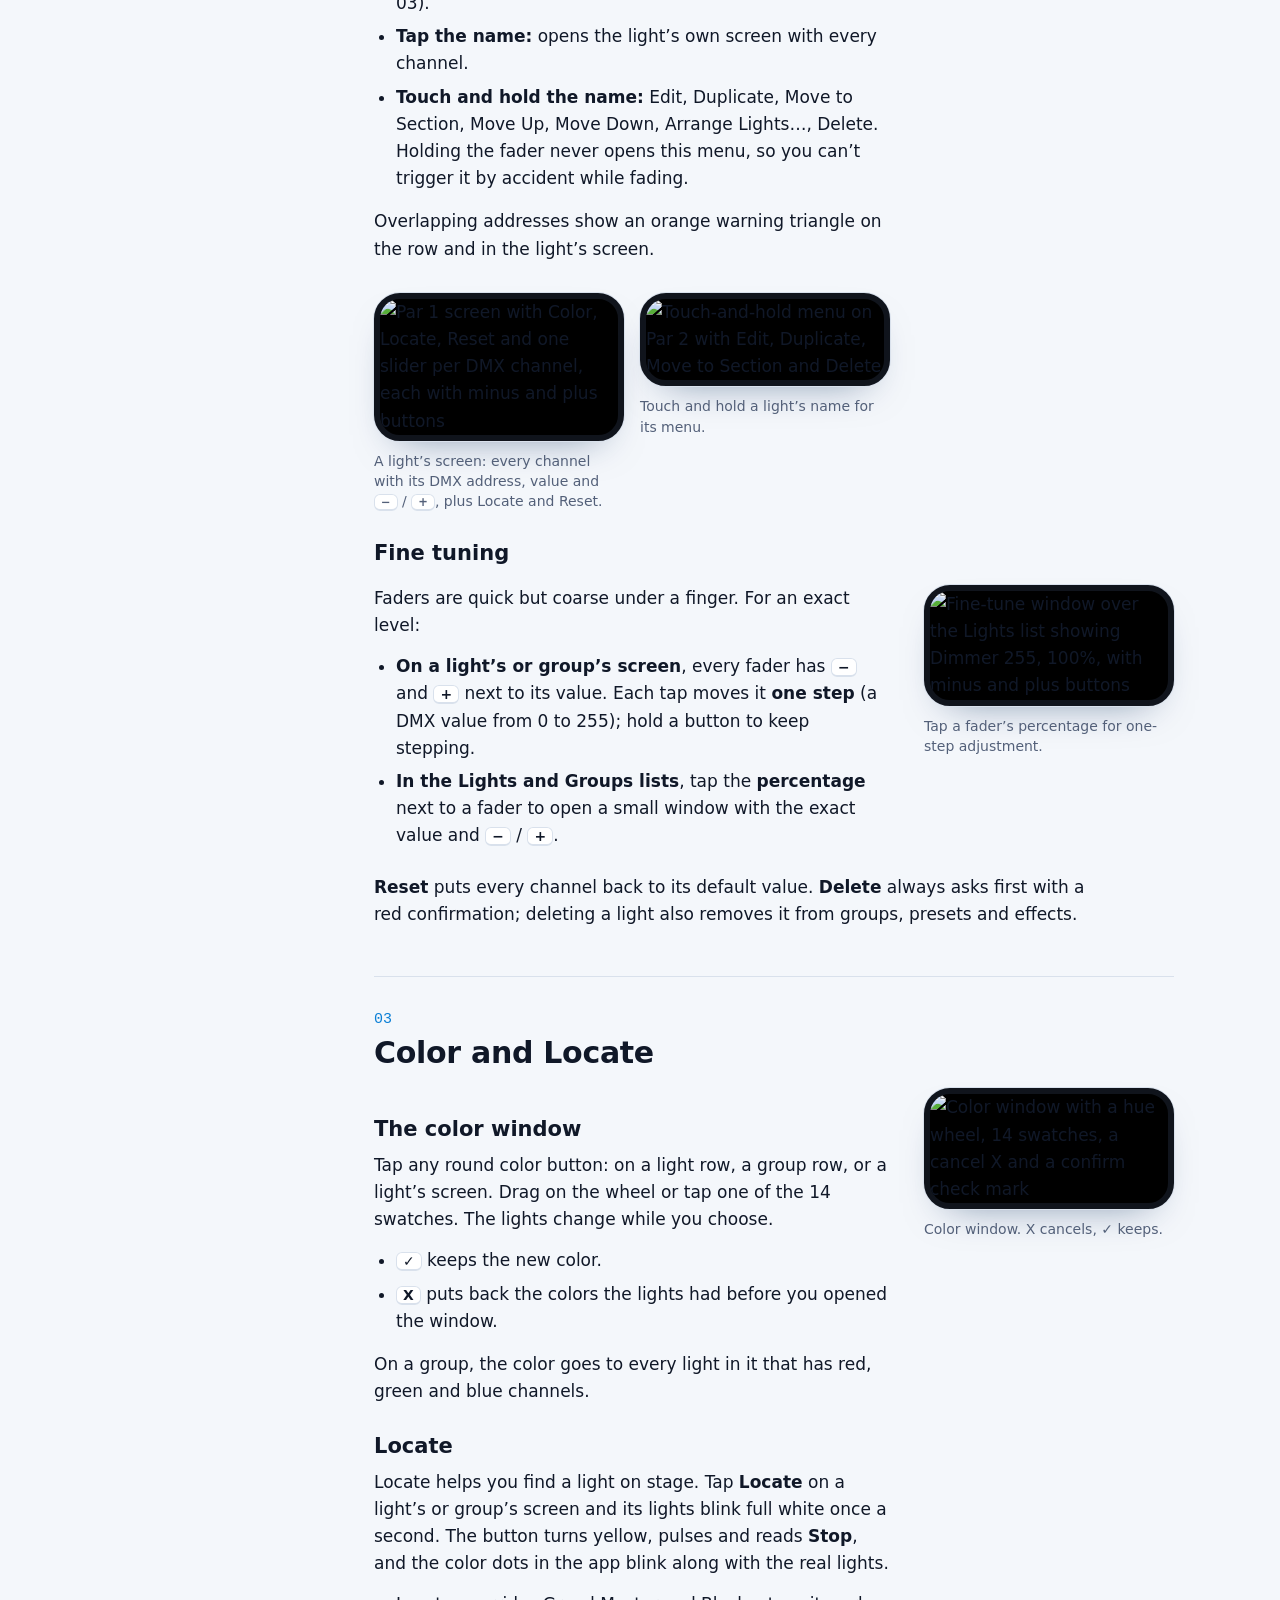
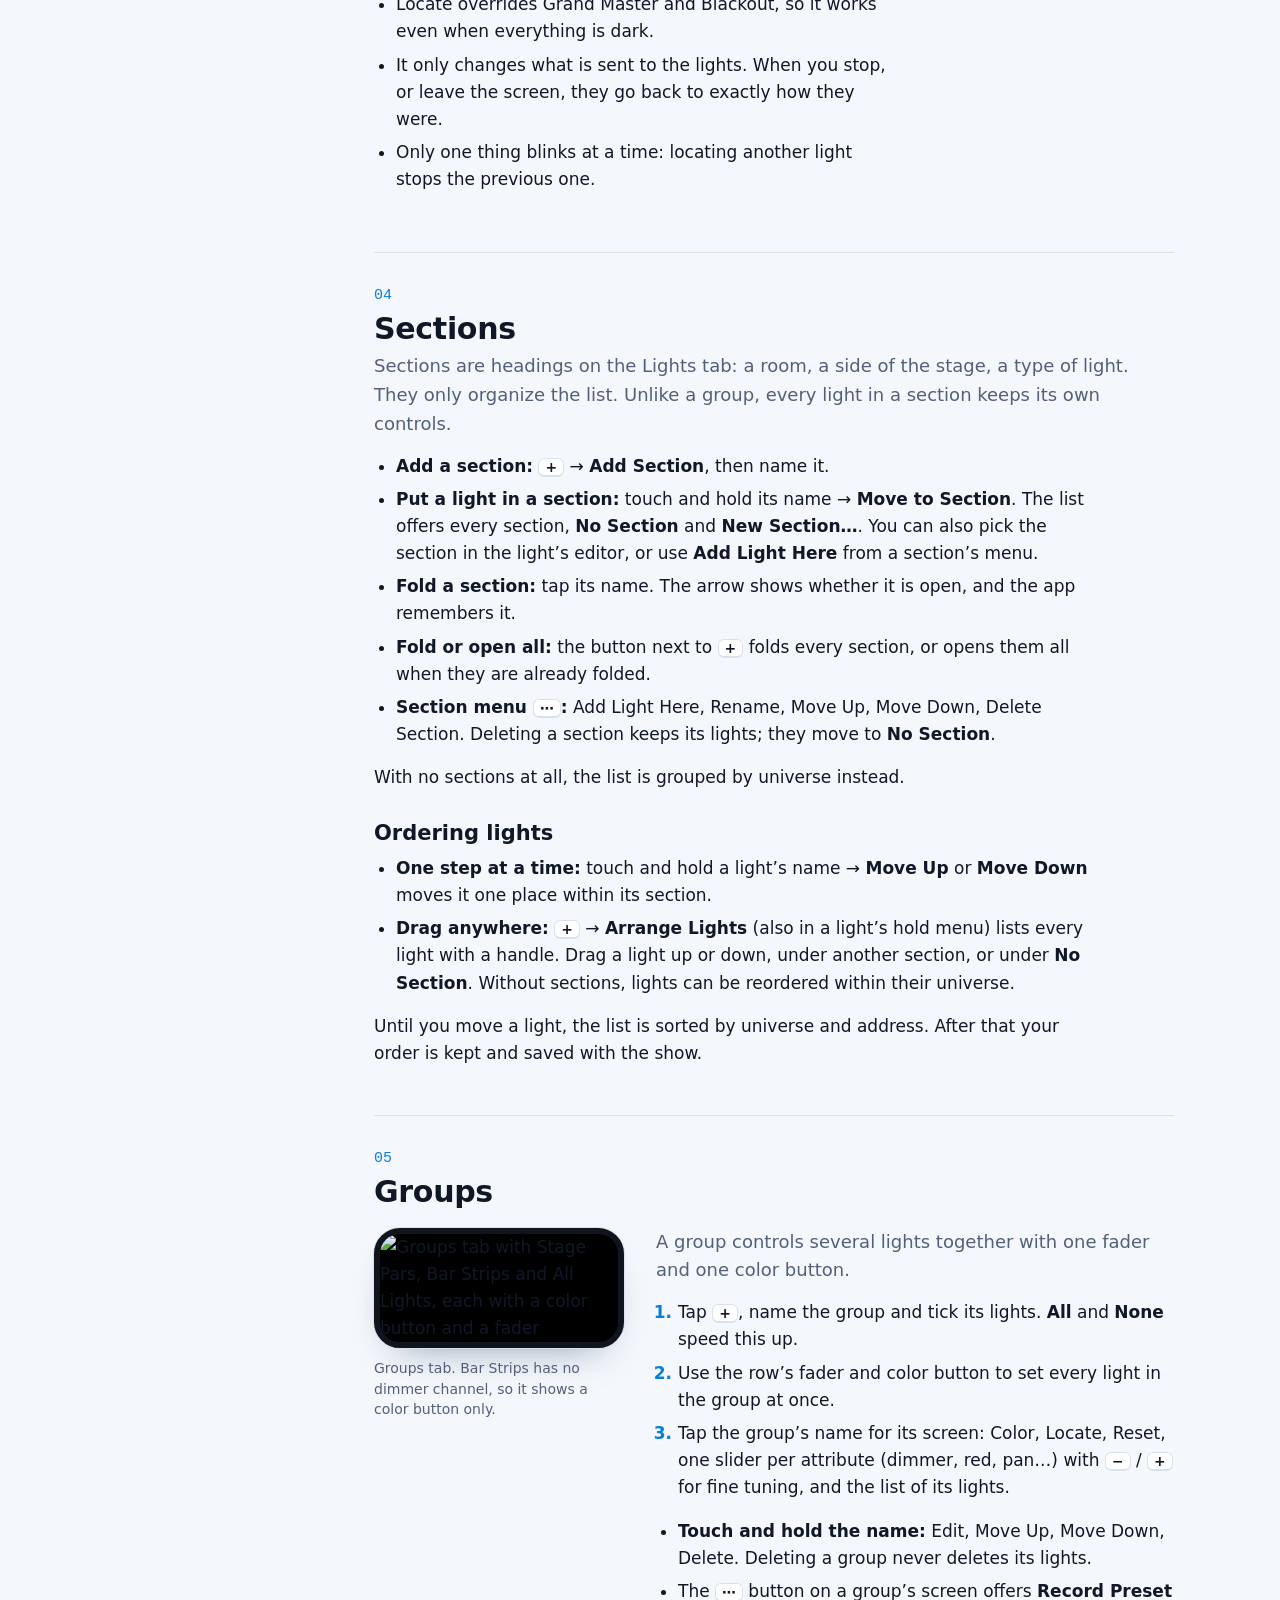
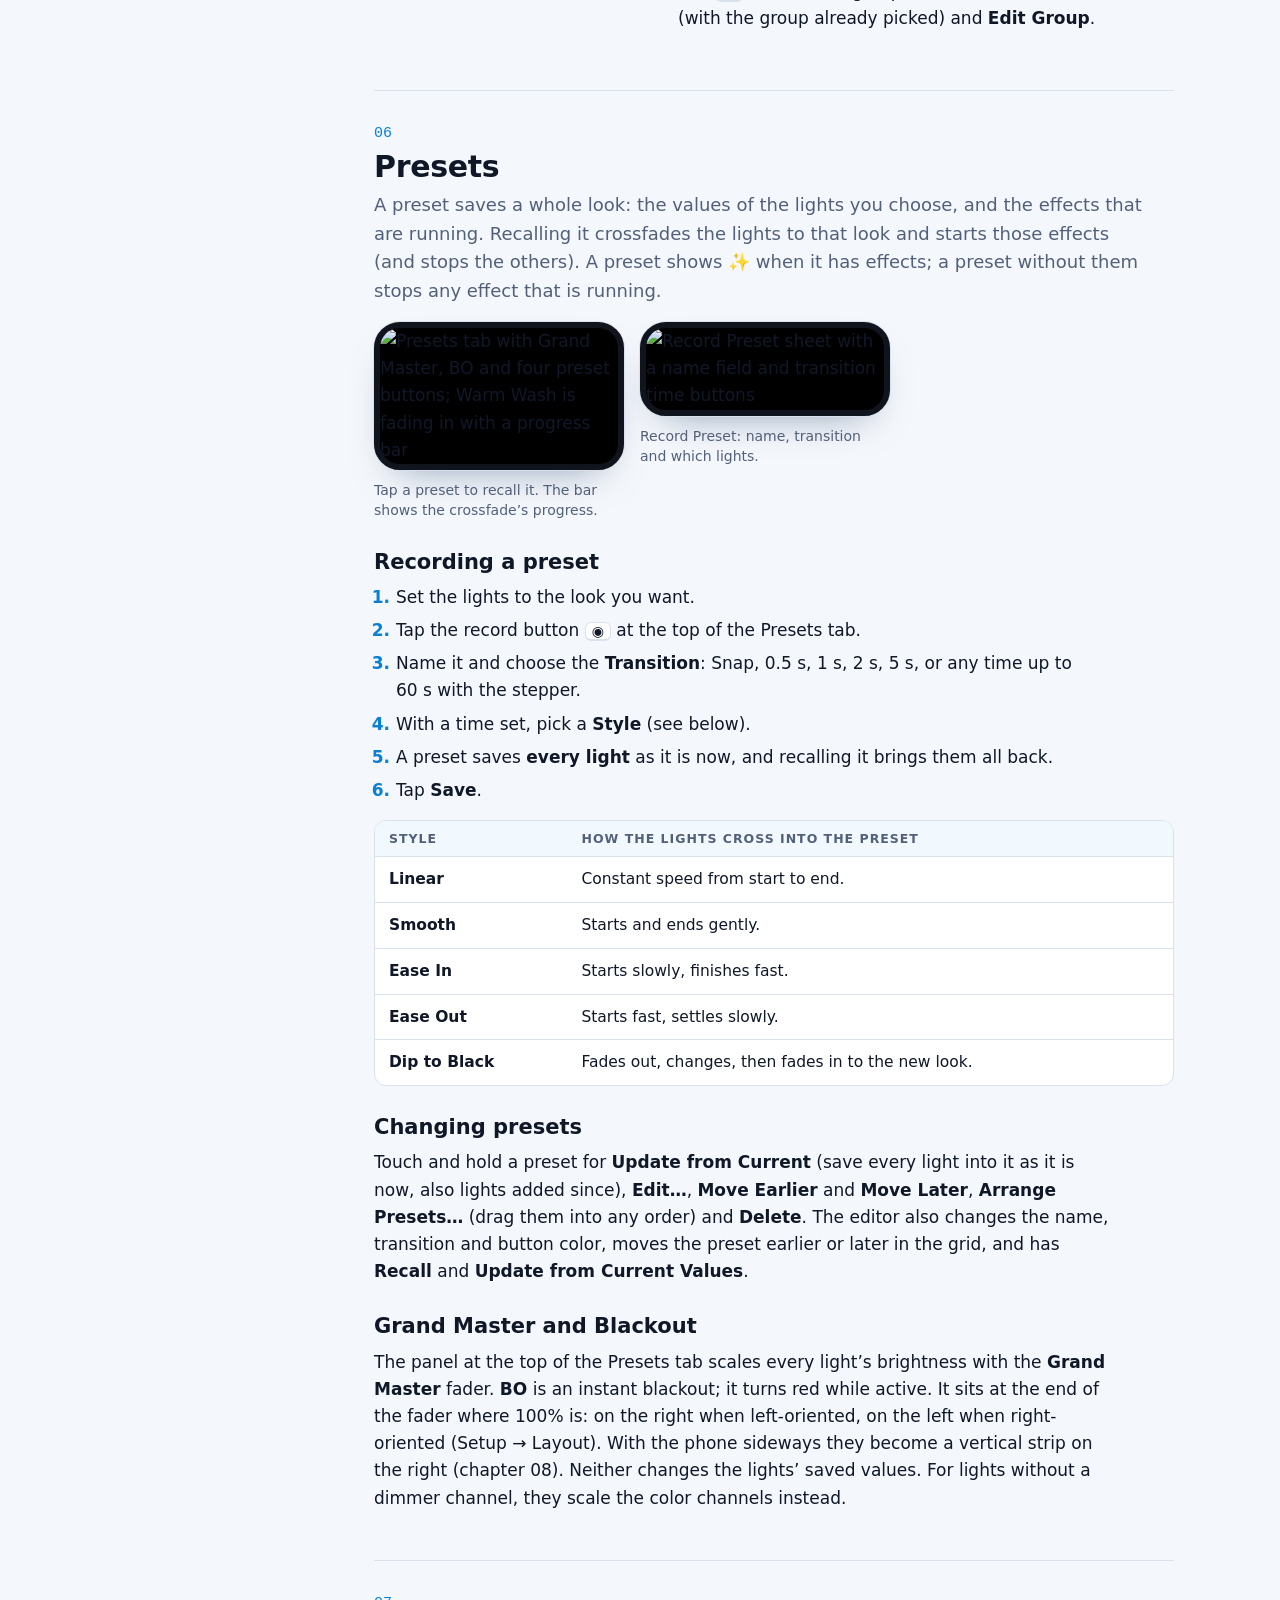
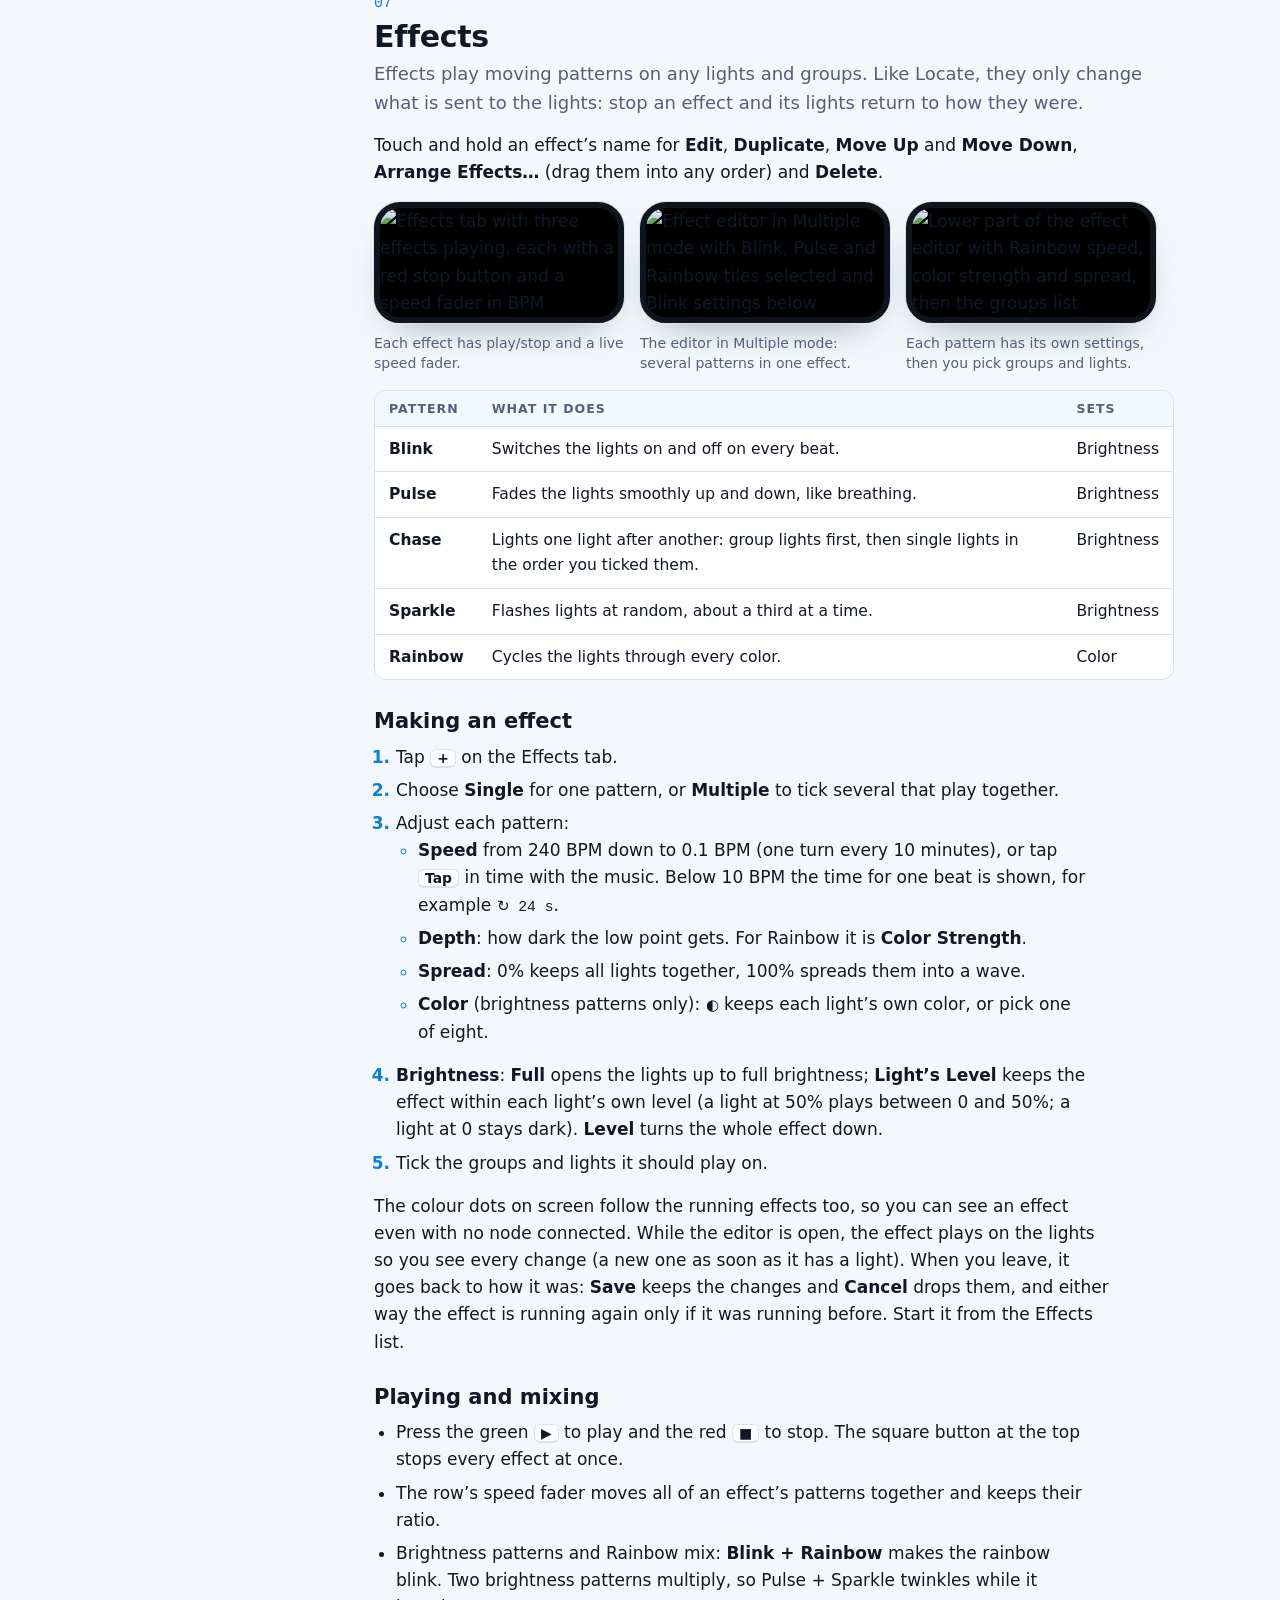
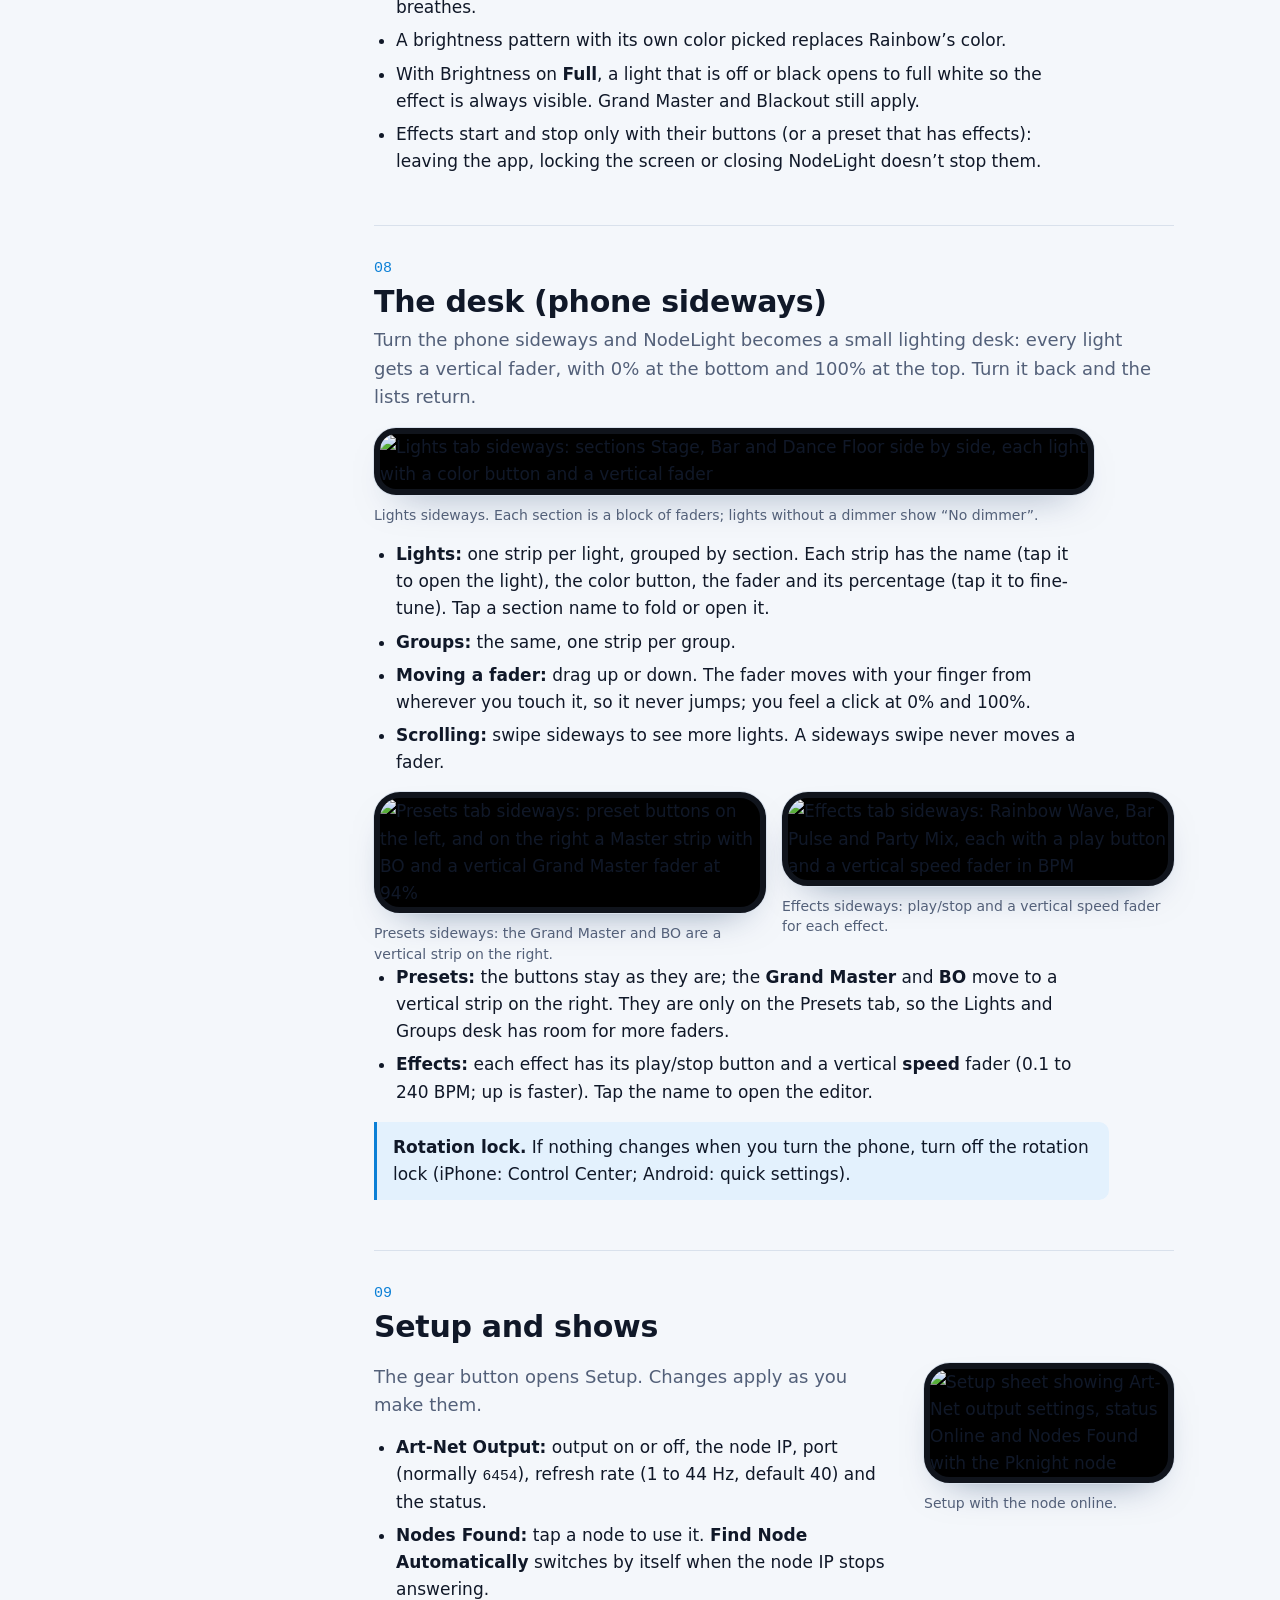
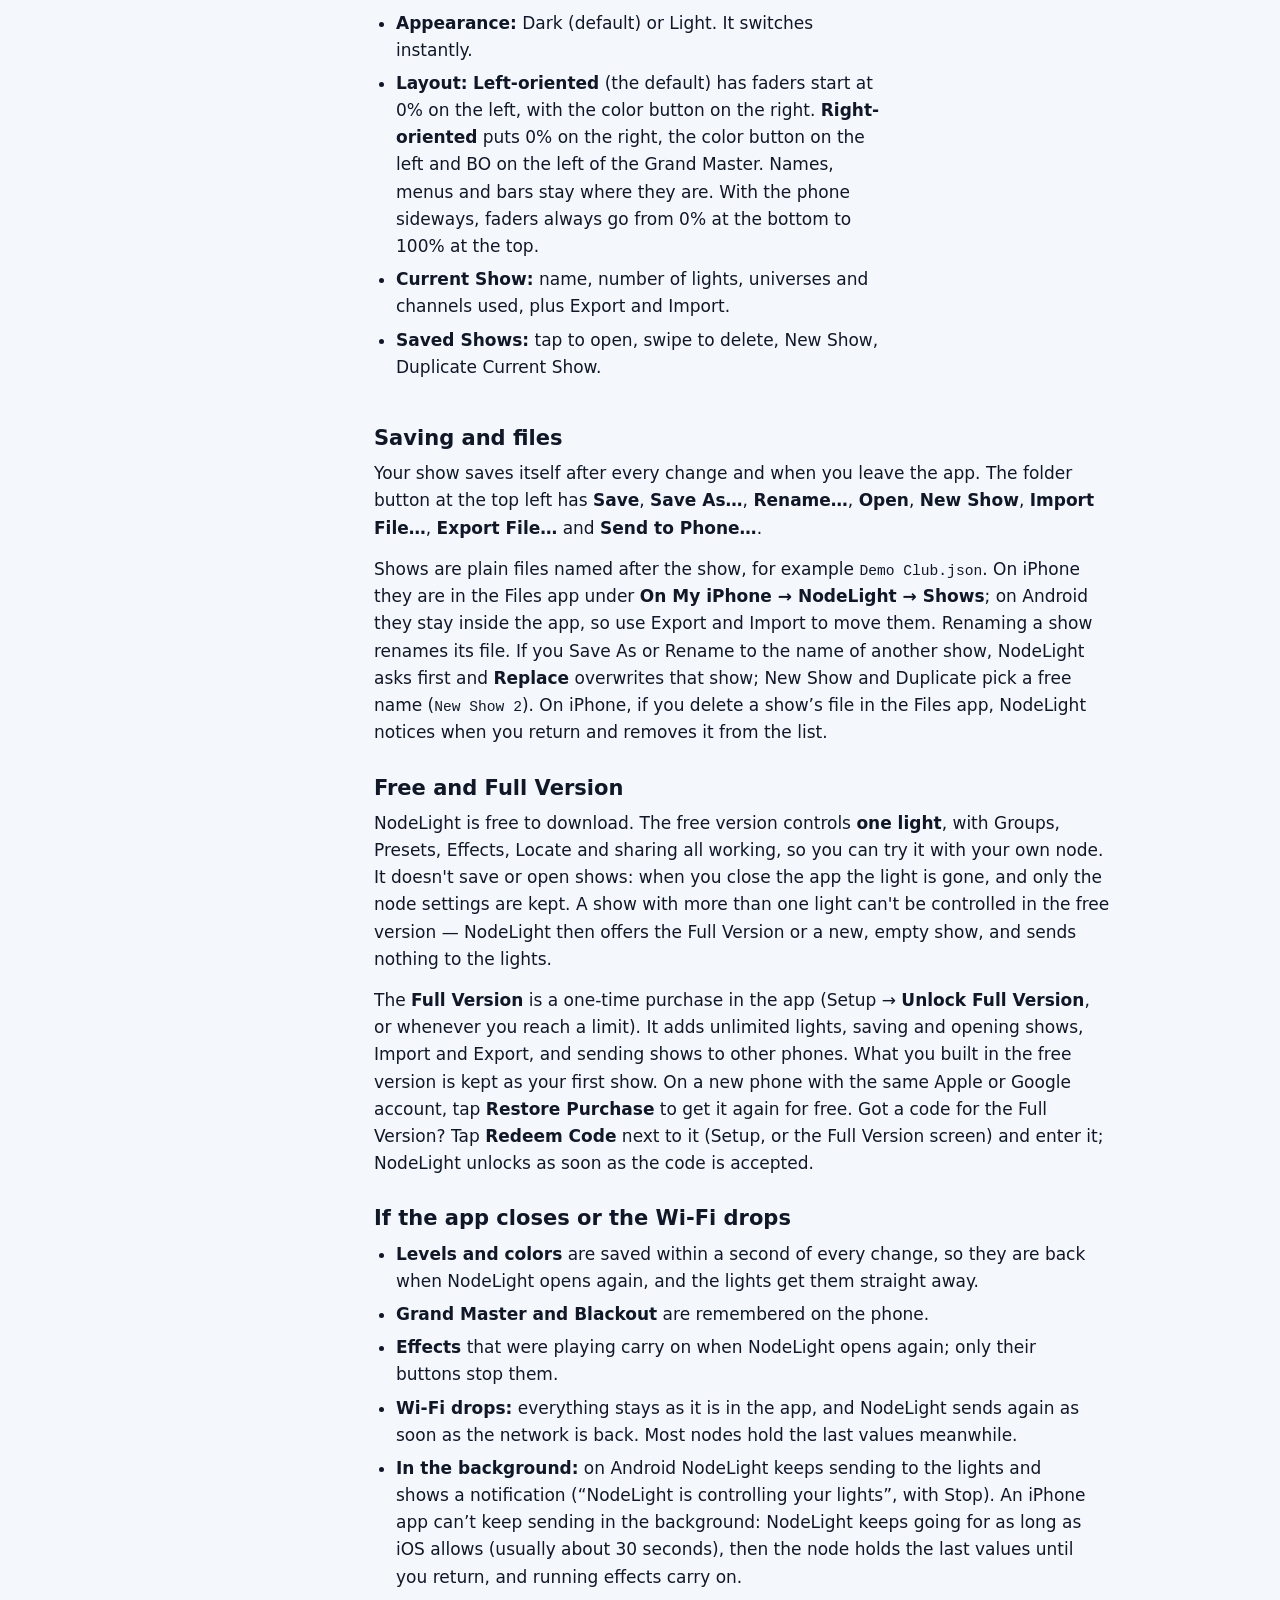
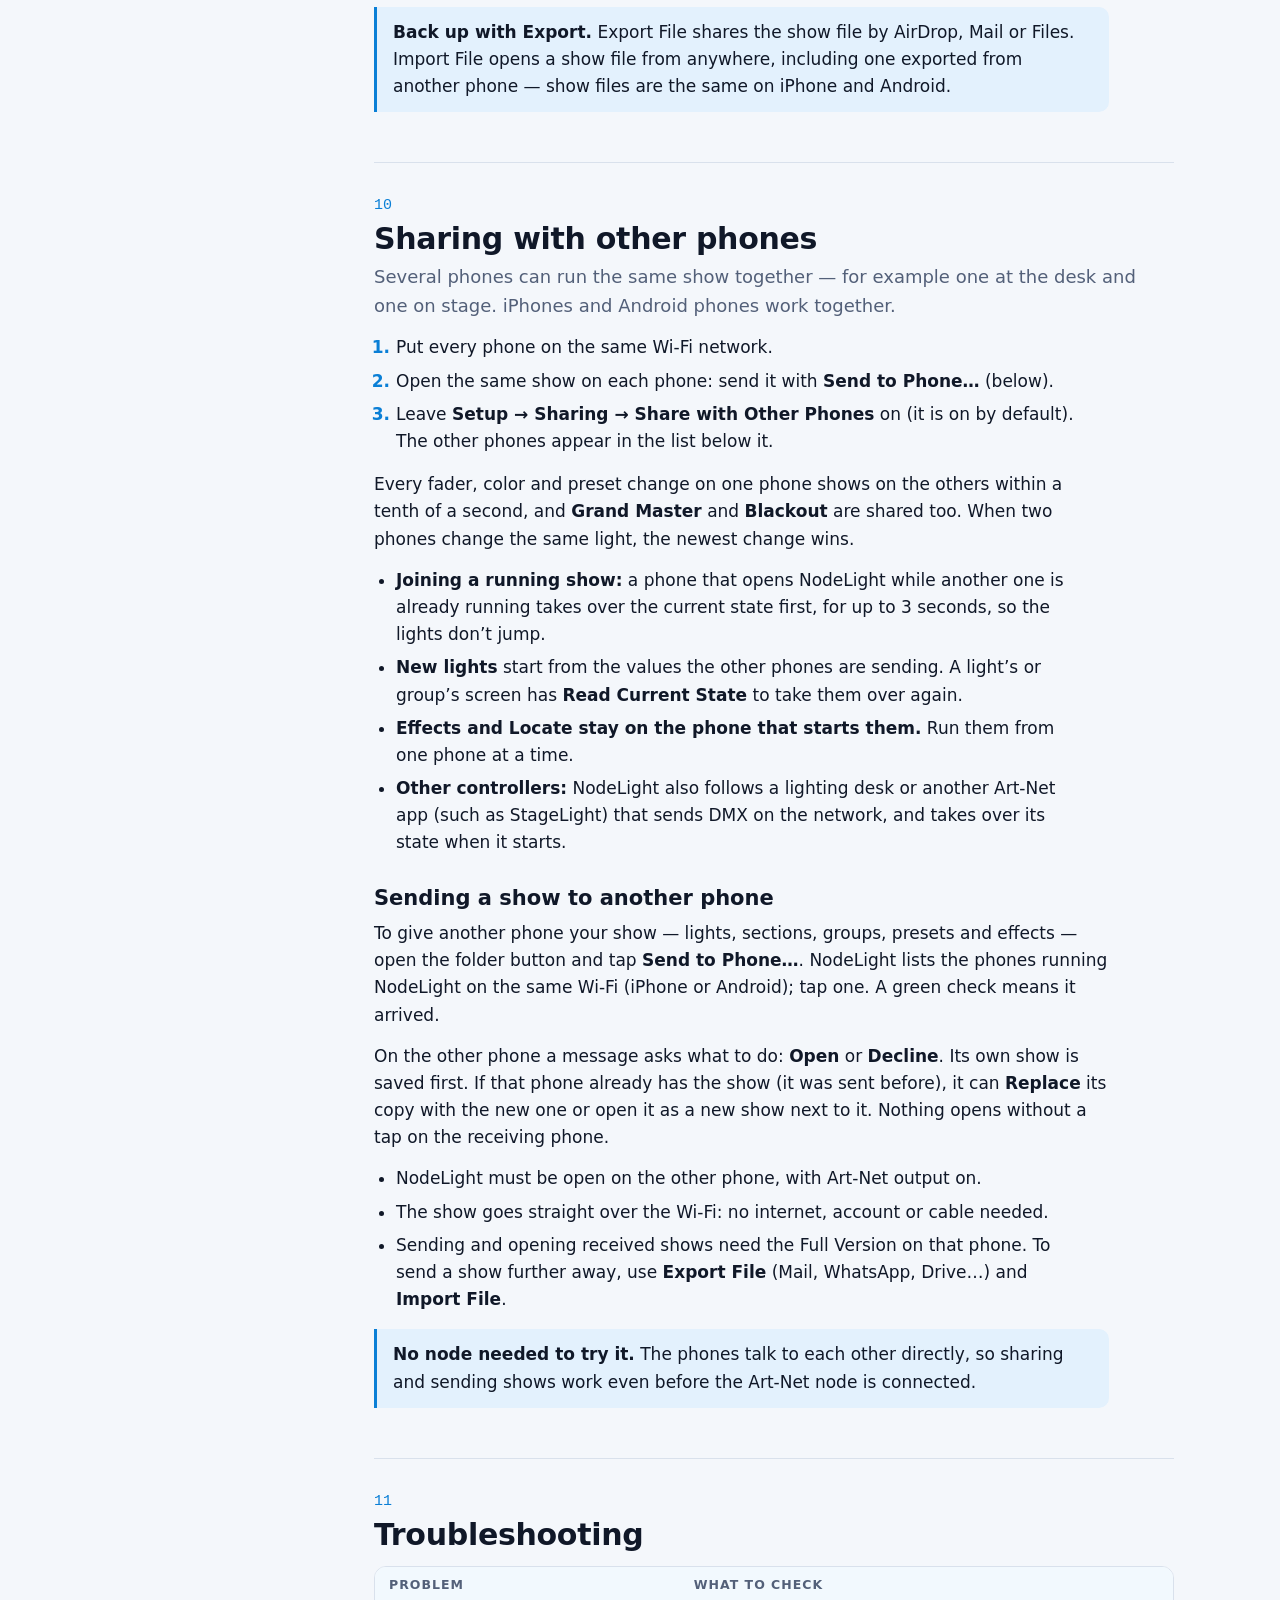
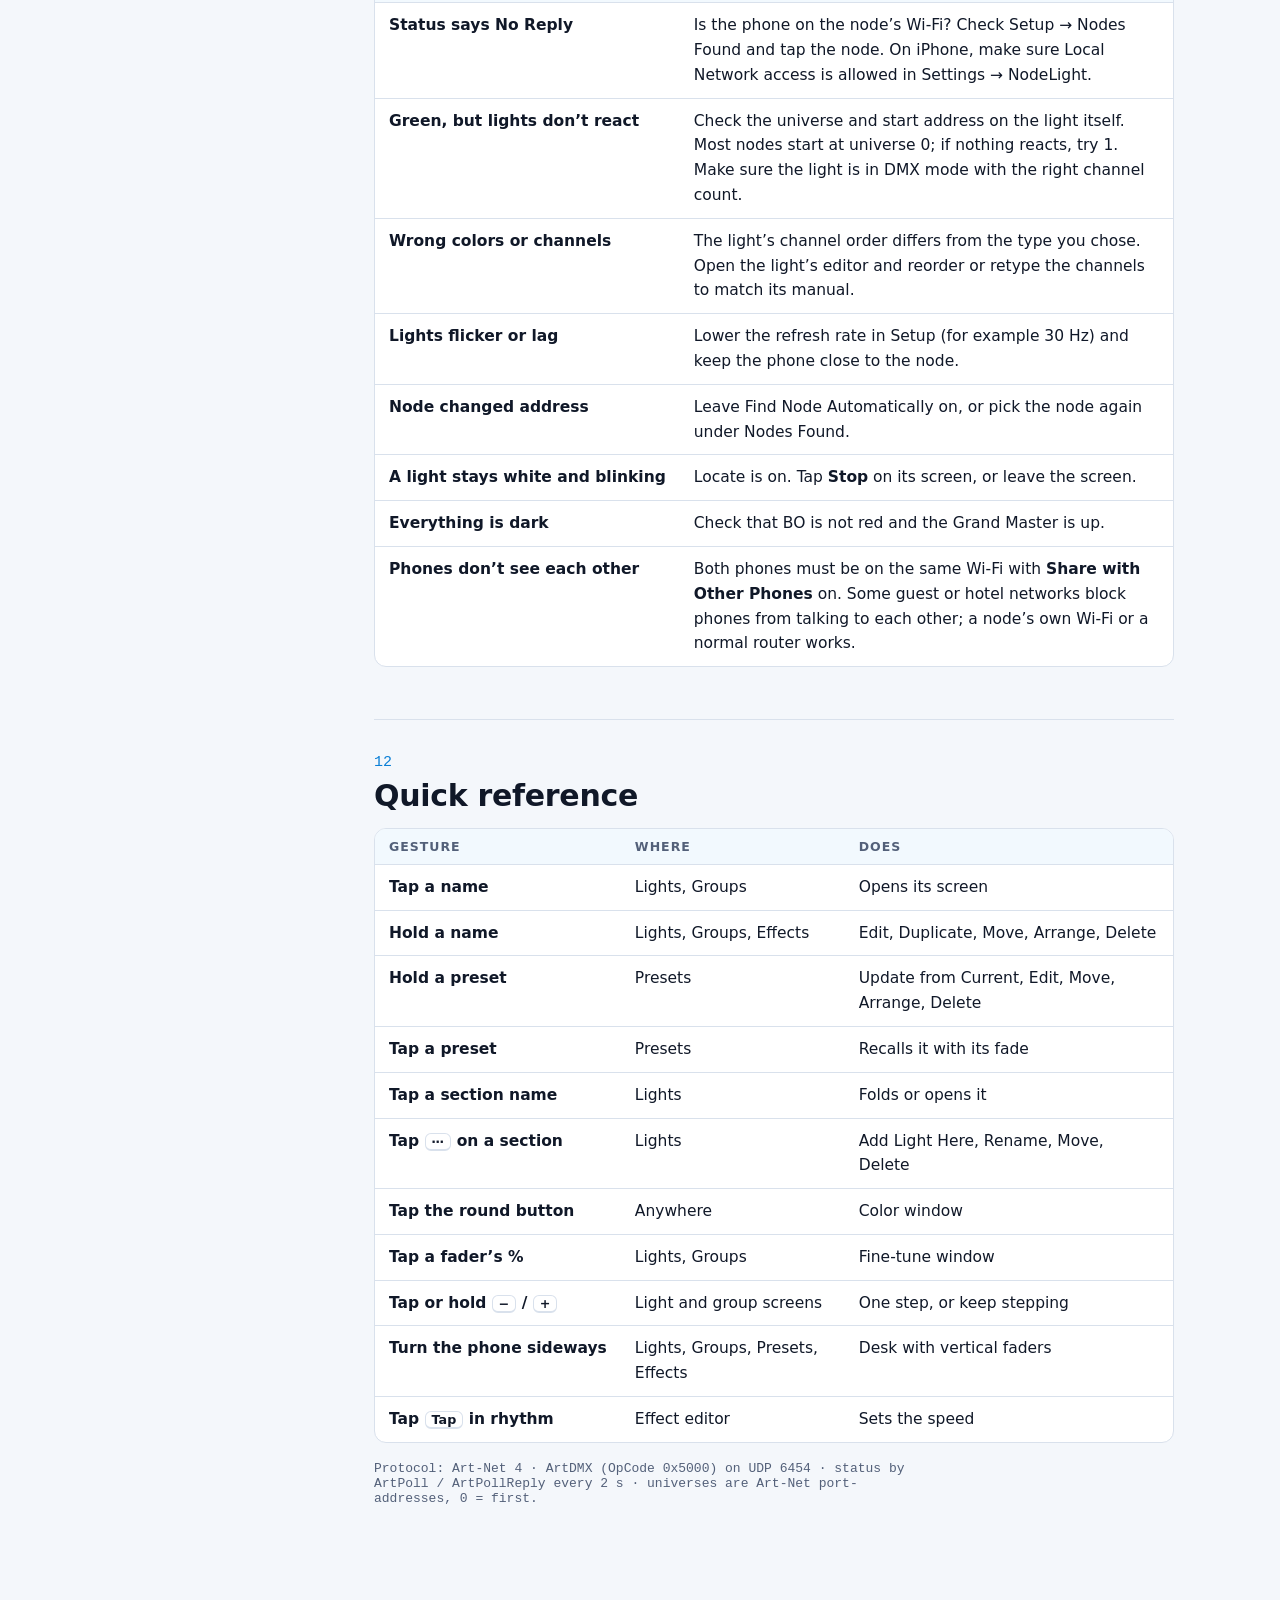
==== commit c357883b: "Manual: NodeLight 1.3 (effect brightness, slow speeds, effects stop only with their buttons, replace" ====
--- a/manual/index.html
+++ b/manual/index.html
@@ -472,12 +472,13 @@
         <li>Choose <strong>Single</strong> for one pattern, or <strong>Multiple</strong> to tick several that play together.</li>
         <li>Adjust each pattern:
           <ul>
-            <li><strong>Speed</strong> in BPM, 10 to 240, or tap <kbd>Tap</kbd> in time with the music.</li>
+            <li><strong>Speed</strong> from 240 BPM down to 0.1 BPM (one turn every 10 minutes), or tap <kbd>Tap</kbd> in time with the music. Below 10 BPM the time for one beat is shown, for example <span class="mono">↻ 24 s</span>.</li>
             <li><strong>Depth</strong>: how dark the low point gets. For Rainbow it is <strong>Color Strength</strong>.</li>
             <li><strong>Spread</strong>: 0% keeps all lights together, 100% spreads them into a wave.</li>
             <li><strong>Color</strong> (brightness patterns only): <span class="mono">◐</span> keeps each light’s own color, or pick one of eight.</li>
           </ul>
         </li>
+        <li><strong>Brightness</strong>: <strong>Full</strong> opens the lights up to full brightness; <strong>Light’s Level</strong> keeps the effect within each light’s own level (a light at 50% plays between 0 and 50%; a light at 0 stays dark). <strong>Level</strong> turns the whole effect down.</li>
         <li>Tick the groups and lights it should play on.</li>
       </ol>
       <p>The colour dots on screen follow the running effects too, so you can see an effect even with no node connected. While the editor is open, the effect plays on the lights so you see every change (a new one as soon as it has a light). When you leave, it goes back to how it was: <strong>Save</strong> keeps the changes and <strong>Cancel</strong> drops them, and either way the effect is running again only if it was running before. Start it from the Effects list.</p>
@@ -488,8 +489,8 @@
         <li>The row’s speed fader moves all of an effect’s patterns together and keeps their ratio.</li>
         <li>Brightness patterns and Rainbow mix: <strong>Blink + Rainbow</strong> makes the rainbow blink. Two brightness patterns multiply, so Pulse + Sparkle twinkles while it breathes.</li>
         <li>A brightness pattern with its own color picked replaces Rainbow’s color.</li>
-        <li>A light that is off or black opens to full white so the effect is always visible. Grand Master and Blackout still apply.</li>
-        <li>Effects are saved in the show but always start stopped when you open the app.</li>
+        <li>With Brightness on <strong>Full</strong>, a light that is off or black opens to full white so the effect is always visible. Grand Master and Blackout still apply.</li>
+        <li>Effects start and stop only with their buttons (or a preset that has effects): leaving the app, locking the screen or closing NodeLight doesn’t stop them.</li>
       </ul>
     </section>
 
@@ -519,7 +520,7 @@
       </div>
       <ul>
         <li><strong>Presets:</strong> the buttons stay as they are; the <strong>Grand Master</strong> and <strong>BO</strong> move to a vertical strip on the right. They are only on the Presets tab, so the Lights and Groups desk has room for more faders.</li>
-        <li><strong>Effects:</strong> each effect has its play/stop button and a vertical <strong>speed</strong> fader (10 to 240 BPM; up is faster). Tap the name to open the editor.</li>
+        <li><strong>Effects:</strong> each effect has its play/stop button and a vertical <strong>speed</strong> fader (0.1 to 240 BPM; up is faster). Tap the name to open the editor.</li>
       </ul>
       <div class="note"><p><strong>Rotation lock.</strong> If nothing changes when you turn the phone, turn off the rotation lock (iPhone: Control Center; Android: quick settings).</p></div>
     </section>
@@ -547,7 +548,7 @@
 
       <h3>Saving and files</h3>
       <p>Your show saves itself after every change and when you leave the app. The folder button at the top left has <strong>Save</strong>, <strong>Save As…</strong>, <strong>Rename…</strong>, <strong>Open</strong>, <strong>New Show</strong>, <strong>Import File…</strong>, <strong>Export File…</strong> and <strong>Send to Phone…</strong>.</p>
-      <p>Shows are plain files named after the show, for example <code>Demo Club.json</code>. On iPhone they are in the Files app under <strong>On My iPhone → NodeLight → Shows</strong>; on Android they stay inside the app, so use Export and Import to move them. Renaming a show renames its file, and two shows with the same name become <code>Name.json</code> and <code>Name 2.json</code>. On iPhone, if you delete a show’s file in the Files app, NodeLight notices when you return and removes it from the list.</p>
+      <p>Shows are plain files named after the show, for example <code>Demo Club.json</code>. On iPhone they are in the Files app under <strong>On My iPhone → NodeLight → Shows</strong>; on Android they stay inside the app, so use Export and Import to move them. Renaming a show renames its file. If you Save As or Rename to the name of another show, NodeLight asks first and <strong>Replace</strong> overwrites that show; New Show and Duplicate pick a free name (<code>New Show 2</code>). On iPhone, if you delete a show’s file in the Files app, NodeLight notices when you return and removes it from the list.</p>
       <h3>Free and Full Version</h3>
       <p>NodeLight is free to download. The free version controls <strong>one light</strong>, with Groups, Presets, Effects, Locate and sharing all working, so you can try it with your own node. It doesn't save or open shows: when you close the app the light is gone, and only the node settings are kept. A show with more than one light can't be controlled in the free version — NodeLight then offers the Full Version or a new, empty show, and sends nothing to the lights.</p>
       <p>The <strong>Full Version</strong> is a one-time purchase in the app (Setup → <strong>Unlock Full Version</strong>, or whenever you reach a limit). It adds unlimited lights, saving and opening shows, Import and Export, and sending shows to other phones. What you built in the free version is kept as your first show. On a new phone with the same Apple or Google account, tap <strong>Restore Purchase</strong> to get it again for free. Got a code for the Full Version? Tap <strong>Redeem Code</strong> next to it (Setup, or the Full Version screen) and enter it; NodeLight unlocks as soon as the code is accepted.</p>
@@ -555,9 +556,9 @@
       <ul>
         <li><strong>Levels and colors</strong> are saved within a second of every change, so they are back when NodeLight opens again, and the lights get them straight away.</li>
         <li><strong>Grand Master and Blackout</strong> are remembered on the phone.</li>
-        <li><strong>Effects</strong> start stopped when you open NodeLight — except after a crash (the app closed while it was on screen): then the effects that were playing carry on.</li>
+        <li><strong>Effects</strong> that were playing carry on when NodeLight opens again; only their buttons stop them.</li>
         <li><strong>Wi-Fi drops:</strong> everything stays as it is in the app, and NodeLight sends again as soon as the network is back. Most nodes hold the last values meanwhile.</li>
-        <li><strong>In the background:</strong> on Android NodeLight keeps sending to the lights and shows a notification (“NodeLight is controlling your lights”, with Stop). An iPhone app can’t keep sending in the background, so the node holds the last values until you return.</li>
+        <li><strong>In the background:</strong> on Android NodeLight keeps sending to the lights and shows a notification (“NodeLight is controlling your lights”, with Stop). An iPhone app can’t keep sending in the background: NodeLight keeps going for as long as iOS allows (usually about 30 seconds), then the node holds the last values until you return, and running effects carry on.</li>
       </ul>
       <div class="note"><p><strong>Back up with Export.</strong> Export File shares the show file by AirDrop, Mail or Files. Import File opens a show file from anywhere, including one exported from another phone — show files are the same on iPhone and Android.</p></div>
     </section>
